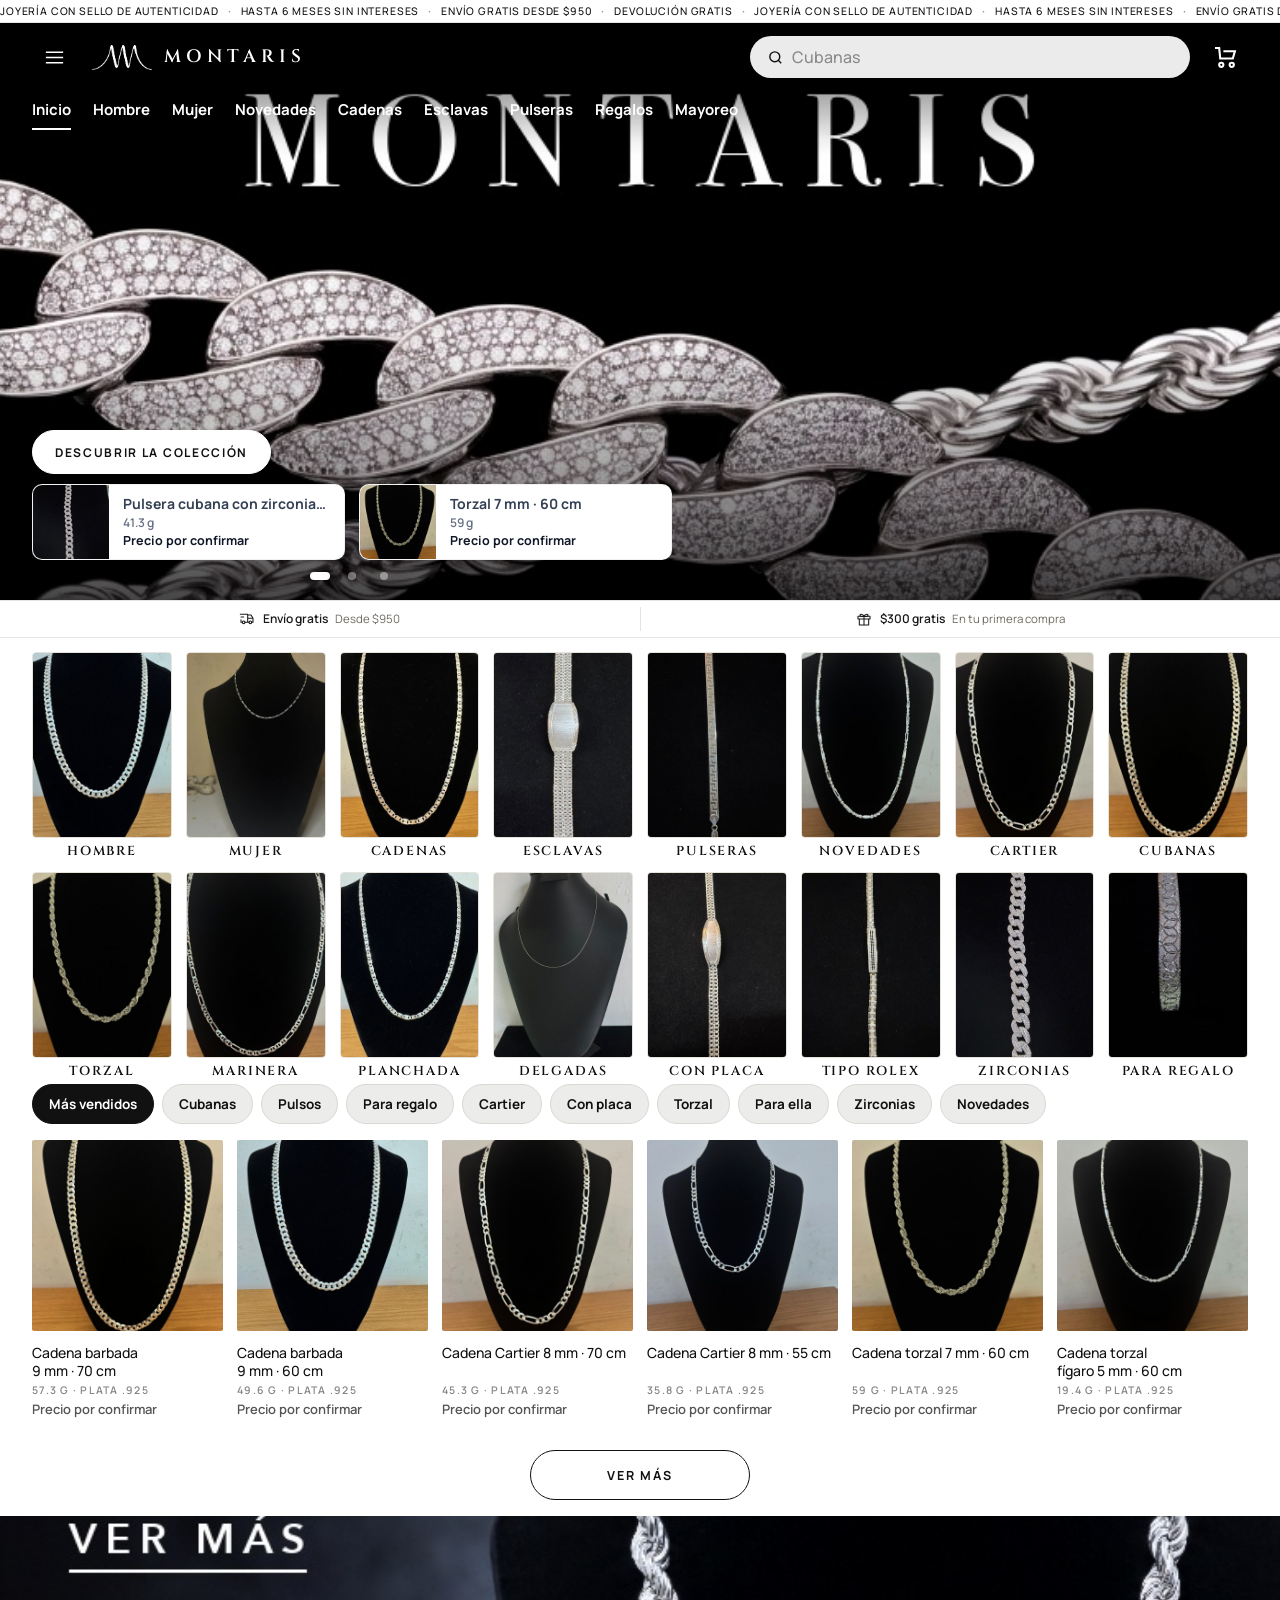
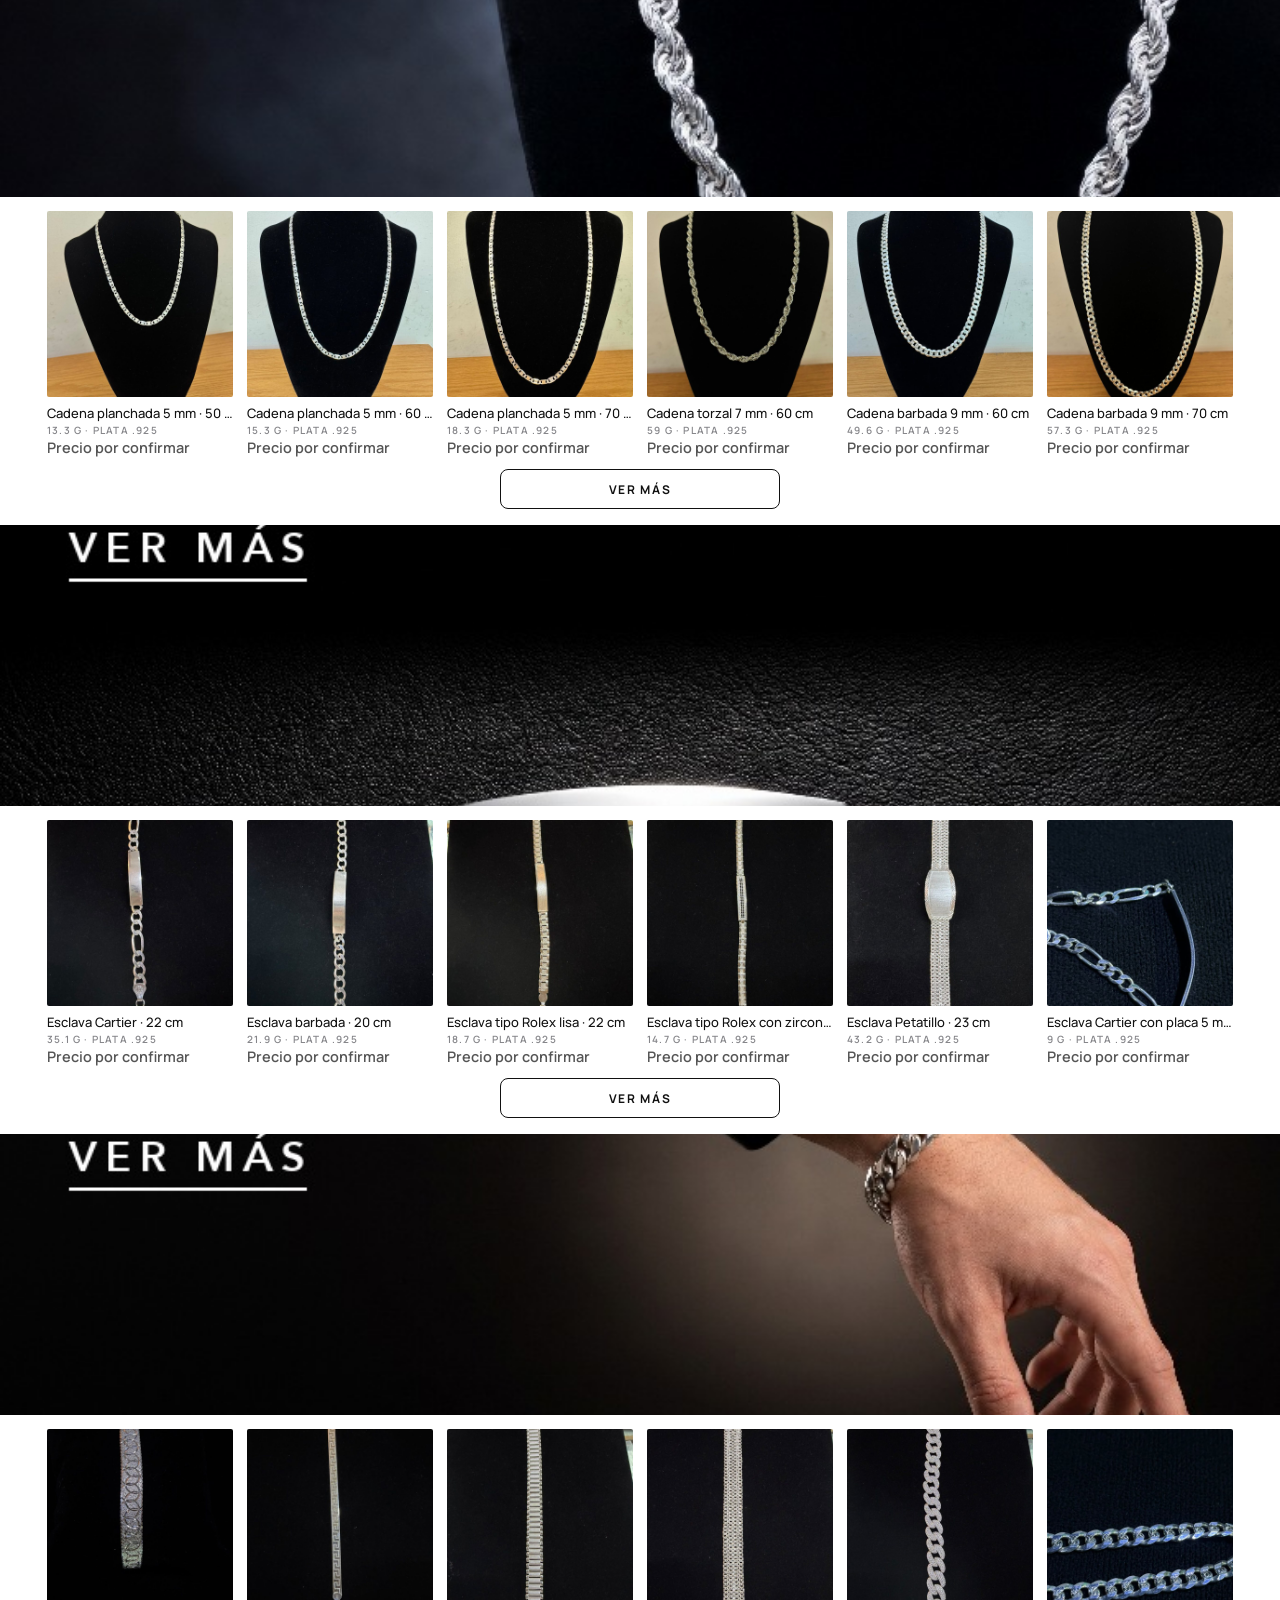
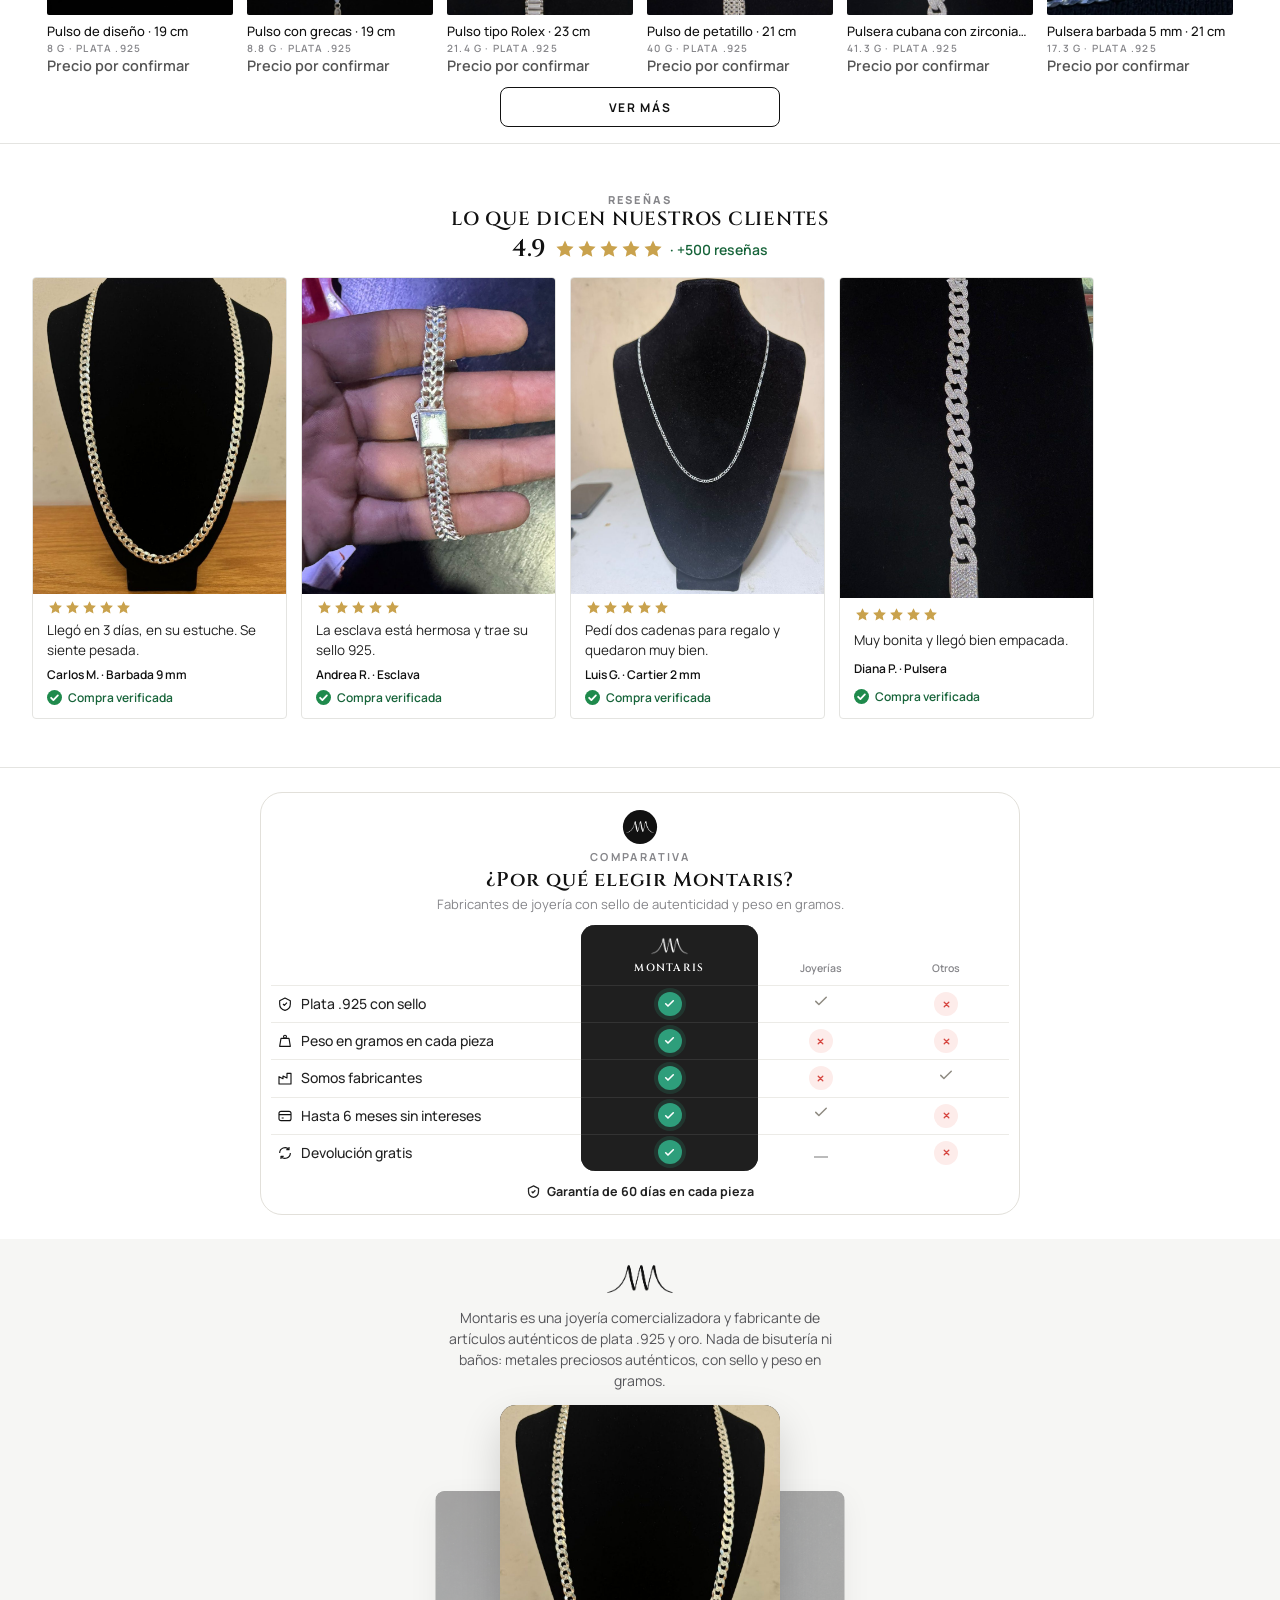
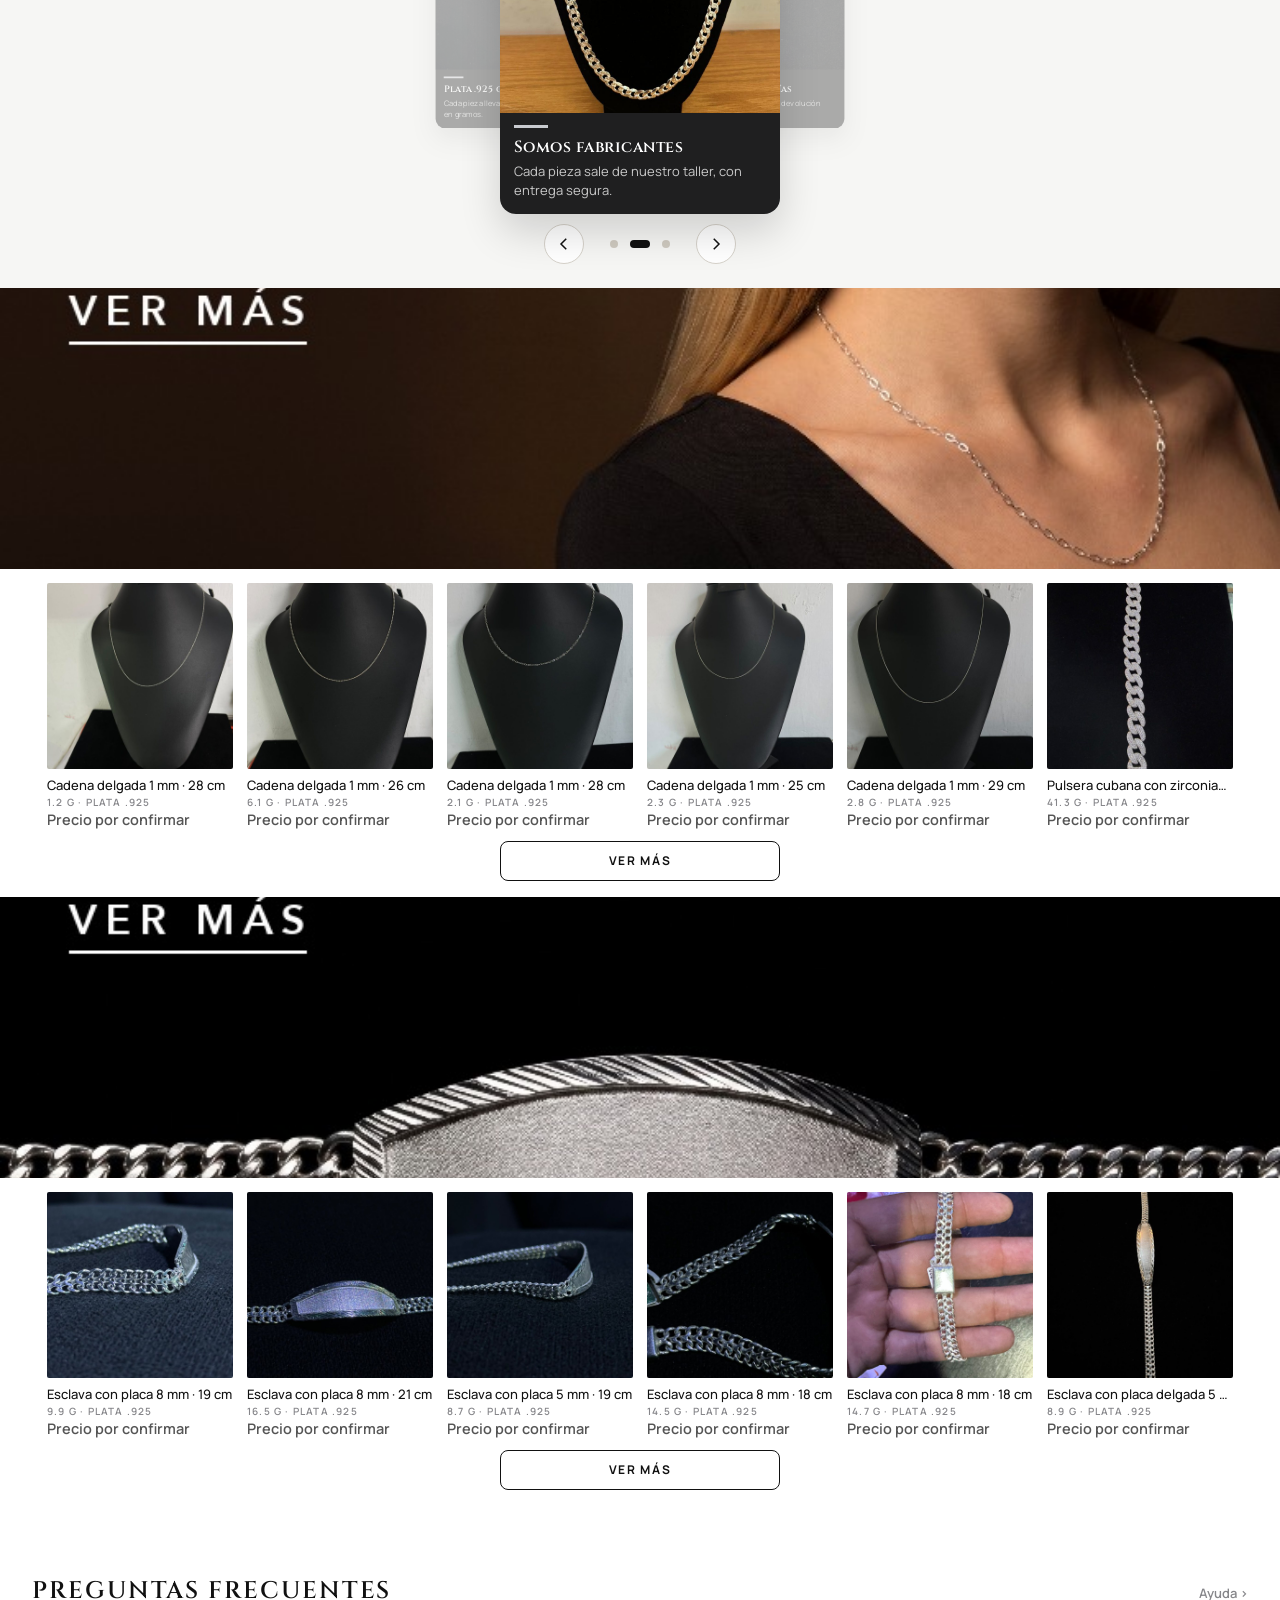
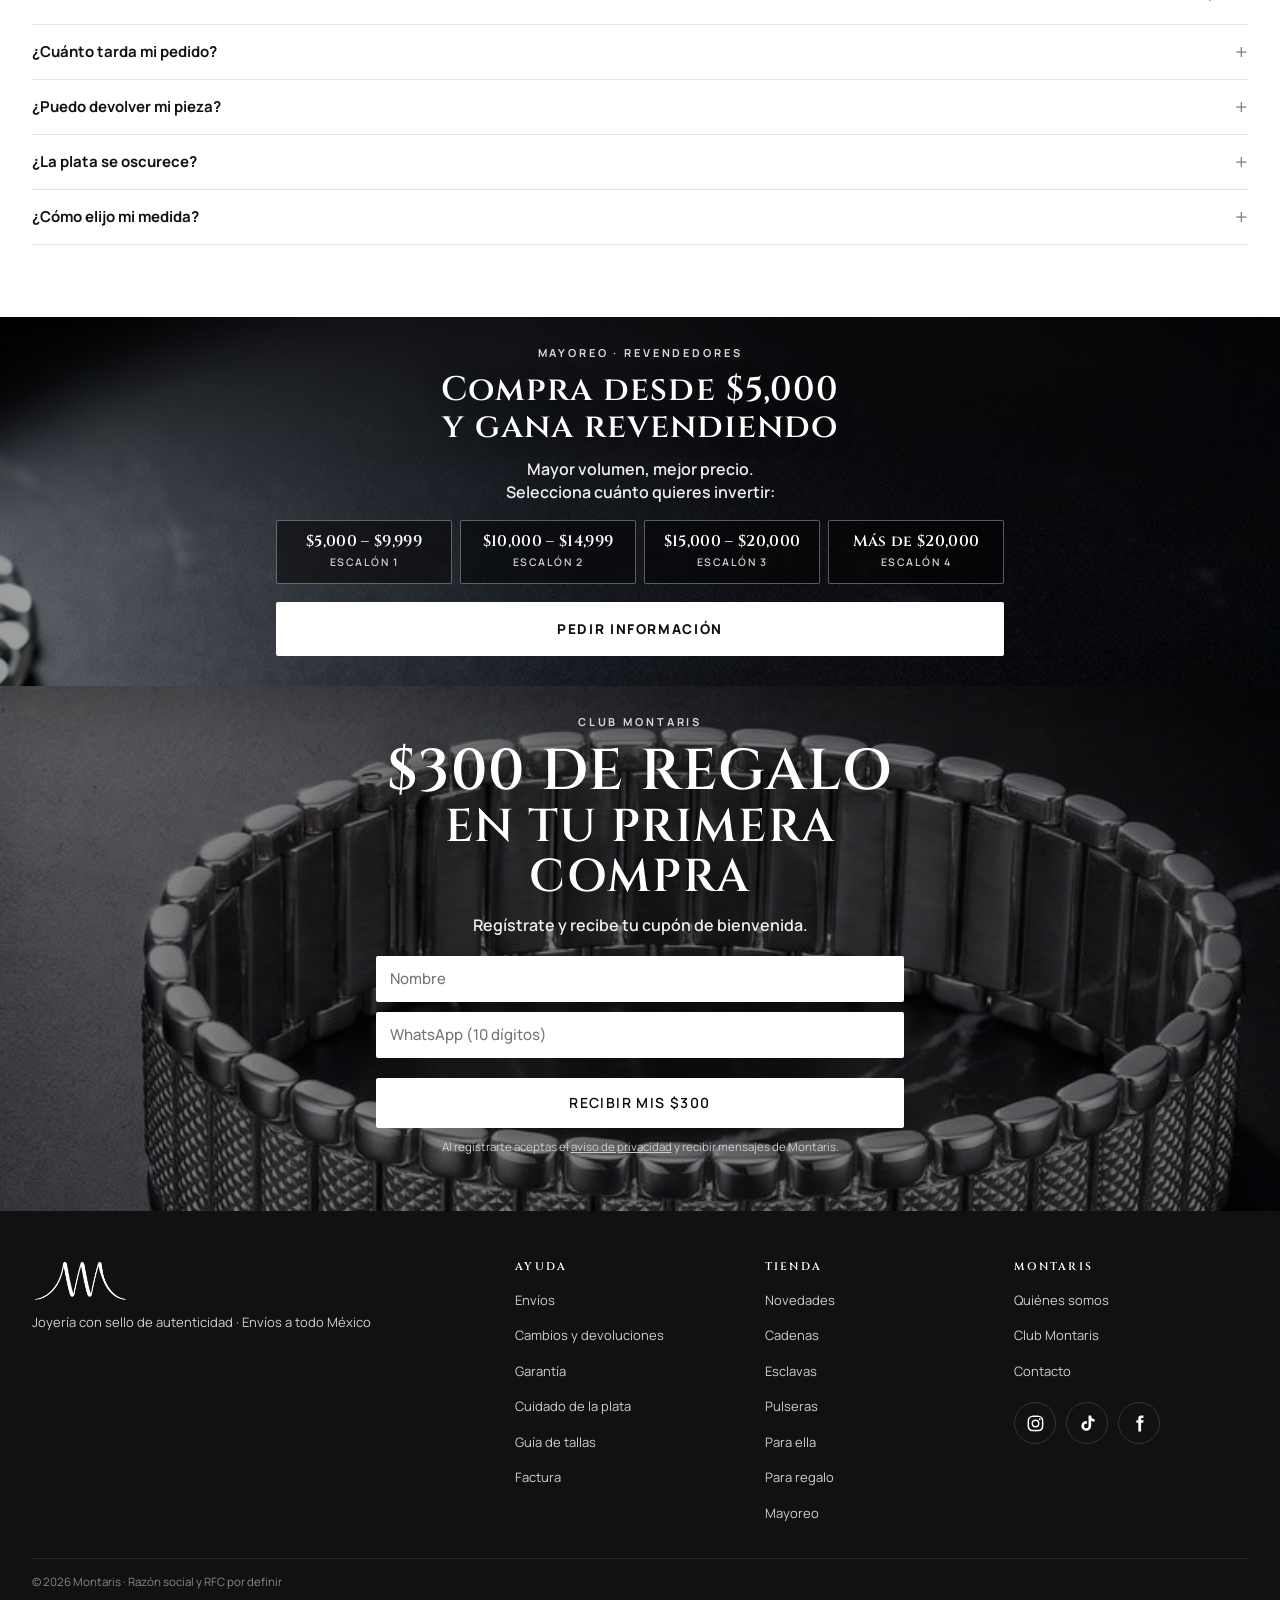
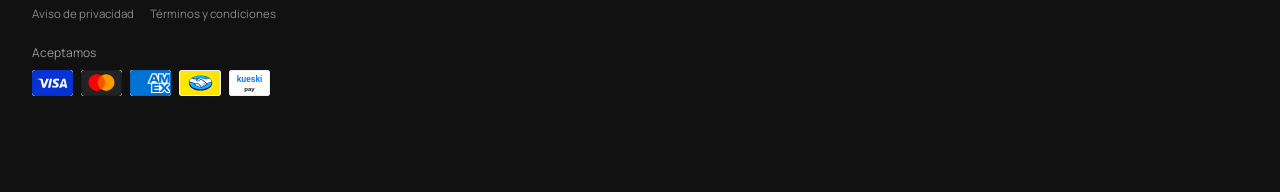
==== index.html @ 3f7bfc39 "Cabecera cadenas/planchada: cel y escritorio (edición de la foto real sobre terciopelo negro) Co-Aut" ====
<!doctype html>
<html lang="es"><head><meta charset="utf-8"><meta name="viewport" content="width=device-width, initial-scale=1, maximum-scale=1, user-scalable=no, viewport-fit=cover"><meta name="description" content="Joyería de plata .925 con sello: cadenas, esclavas y pulseras con envío gratis desde $950 a todo México."><meta name="robots" content="noindex"><meta property="og:title" content="Montaris · Plata .925"><meta property="og:image" content="img/prod/50_L-07_cadena-barbada-70cm/2.jpg"><link rel="icon" href="img/favicon.png">
<meta charset="utf-8">
<title>Montaris</title>
<link rel="stylesheet" href="https://fonts.googleapis.com/css2?family=Archivo:wdth,wght@112,700;125,800&family=Cinzel:wght@600;700&family=Manrope:wght@400;500;600;700;800&display=swap">
<link rel="stylesheet" href="menu.css?v=1792758444">
<style>
html,body{overflow-x:clip}body{touch-action:pan-y}

/* Estructura de Boxroom (barra, header con buscador, banner, confianza, cuadritos, chips, categorías, pestañas de productos, bloques por categoría, reseñas, comparativa, quiénes somos, mayoreo, club, pie) en blanco y con portada de lujo: video + anillo 3D. */
:root{
  --bg:#ffffff; --bg-2:#f6f6f4; --bg-3:#efefec; --line:#e4e4e1;
  --ink:#111111; --ink-2:#555559; --ink-3:#86868a; --crema:#f5f2ec; --vino:#8a2433;
  --wa:#25d366; --wa-ink:#0b3d1f;
  --f-logo:"Cinzel",Georgia,serif;
  --f-disp:"Archivo","Arial Narrow",Arial,sans-serif;
  --f-txt:"Manrope",system-ui,-apple-system,sans-serif;
  --ease:cubic-bezier(.23,1,.32,1);
  color-scheme:light;
}
*{box-sizing:border-box}
html{overflow-x:clip;scroll-behavior:auto}
body{margin:0;background:var(--bg);color:var(--ink);font-family:var(--f-txt);font-size:15px;line-height:1.5;-webkit-font-smoothing:antialiased}
a{color:inherit;text-decoration:none}
img{display:block;max-width:100%}
button{font:inherit;color:inherit}
h1,h2,h3{margin:0;text-wrap:balance}
:focus-visible{outline:2px solid var(--ink);outline-offset:3px}
.wrap{max-width:1320px;margin:0 auto;padding-inline:16px}
@media (min-width:900px){.wrap{padding-inline:32px}}
.ilus{position:absolute;z-index:3;font:600 10px/1 var(--f-txt);color:#eee;background:rgba(0,0,0,.5);padding:4px 6px;pointer-events:none}
.ttl{display:flex;justify-content:space-between;align-items:baseline;gap:12px;margin-bottom:14px}
.ttl h2{font:800 22px/1.05 var(--f-disp);font-stretch:112%;text-transform:uppercase;letter-spacing:.01em}
.ttl a{font:600 13px var(--f-txt);color:var(--ink-3);white-space:nowrap}
.sec{padding-block:28px}
@media (min-width:900px){.sec{padding-block:48px}.ttl h2{font-size:28px}}
.ej{font:600 10px var(--f-txt);color:var(--ink-3);border:1px dashed #c9c9c6;padding:2px 6px;margin-left:8px;letter-spacing:.04em;vertical-align:middle;text-transform:none}

/* 1. barra */
.bar{background:#fff;color:#111;overflow:hidden;border-bottom:1px solid #e4e4e1}
.bar ul{display:flex;gap:40px;margin:0;padding:4px 0;list-style:none;white-space:nowrap;width:max-content;font:600 10.5px var(--f-txt);letter-spacing:.04em;animation:corre 32s linear infinite}
.bar li::after{content:"•";margin-left:40px;color:#9a9a9a}
@keyframes corre{to{transform:translateX(-50%)}}

/* 2. header: transparente sobre la portada, oscuro al bajar */
.hdr{position:sticky;top:env(safe-area-inset-top,0px);z-index:40;background:#fff;color:var(--ink);transition:background .3s var(--ease),color .3s var(--ease),box-shadow .3s}
.home .hdr{position:fixed;left:0;right:0;top:0;background:transparent;color:#fff}
.home .hdr.solid{background:#0b0b0b;color:#fff;box-shadow:0 1px 0 rgba(255,255,255,.08)}
/* header SIEMPRE visible: translúcido arriba, negro al bajar */
.home .hdr{background:linear-gradient(180deg,rgba(0,0,0,.45),rgba(0,0,0,0));transition:background-color .35s ease,box-shadow .35s ease}
.home .hdr.solid{background:#0b0b0b}
@media (prefers-reduced-motion:reduce){.hdr{transition:none}}
.row{display:flex;align-items:center;gap:4px;height:58px}
@media (max-width:420px){.row .ib{width:40px}}
.ib{display:grid;place-items:center;width:44px;height:44px;border:0;background:none;cursor:pointer;flex:none;position:relative}
.ib svg{width:23px;height:23px;stroke:currentColor;fill:none;stroke-width:1.7}
.ib .n{position:absolute;top:5px;right:3px;min-width:17px;height:17px;border-radius:9px;background:currentColor;font:800 10px/17px var(--f-txt);text-align:center}
.ib .n i{font-style:normal;color:#fff}
.home .hdr .ib .n i{color:#111}
.brand{display:flex;align-items:center;gap:10px;flex:none}
.brand img{height:24px;width:auto}
.brand b{display:none;font:600 18px/1 var(--f-logo);letter-spacing:.28em}
.buscar{flex:1 1 0;min-width:0;display:flex;align-items:center;gap:8px;height:42px;padding:0 16px;border-radius:999px;background:#f1f1ef;border:1px solid #e3e3e0;color:#111}
.home .hdr .buscar{background:rgba(255,255,255,.92);border-color:transparent}
.buscar svg{width:17px;height:17px;stroke:#111;fill:none;stroke-width:2;flex:none}
.buscar input{flex:1;min-width:0;text-overflow:ellipsis;border:0;background:none;outline:none;font:500 16px var(--f-txt);color:#111}
.buscar input::placeholder{color:#8a8a8a}
.buscar{position:relative}
.ph-rot{position:absolute;left:41px;right:16px;top:0;bottom:0;overflow:hidden;pointer-events:none;color:#8a8a8a;font:500 16px var(--f-txt);transition:opacity .2s}
.ph-rot span{position:absolute;inset:0;display:flex;align-items:center;white-space:nowrap;transition:transform .5s var(--ease),opacity .5s var(--ease)}
.ph-rot span.up{transform:translateY(-100%);opacity:0}
.ph-rot span.dn{transform:translateY(100%);opacity:0;transition:none}
.buscar:focus-within .ph-rot,.buscar.lleno .ph-rot{opacity:0}
.tabs{display:flex;gap:22px;overflow-x:auto;scrollbar-width:none;font:700 15px var(--f-txt);padding-bottom:10px}
.tabs::-webkit-scrollbar{display:none}
.tabs a{flex:none;padding-bottom:6px;border-bottom:2px solid transparent}
.tabs a.on{border-color:currentColor}
@media (min-width:900px){.brand b{display:block}.brand img{height:29px}.row{height:68px;gap:14px}.buscar{max-width:440px;margin-left:auto}}

.wa-btn{display:flex;align-items:center;justify-content:center;gap:10px;min-height:50px;background:var(--wa);color:var(--wa-ink);font:800 14px var(--f-txt);border-radius:4px}
.wa-btn svg{width:20px;height:20px;fill:var(--wa-ink);flex:none}
/* menú (copiado del de Boxroom: rieles a la izquierda, cuadritos a la derecha) */
.drawer{position:fixed;inset:0;z-index:60;visibility:hidden;transition:visibility 0s .45s}
.drawer.open{visibility:visible;transition:none}
.drawer .veil{position:absolute;inset:0;background:#000;opacity:0;transition:opacity .5s ease-in-out}
.drawer.open .veil{opacity:.3}
.panel{position:absolute;inset:0 auto 0 0;width:min(92vw,420px);background:#fff;color:#1a1a1a;transform:translateX(-100%);transition:transform .4s var(--ease);display:flex;flex-direction:column;padding-top:env(safe-area-inset-top,0px)}
.drawer.open .panel{transform:none}
.m-top{flex:none;display:flex;justify-content:space-between;align-items:center;height:60px;padding:0 12px 0 18px;border-bottom:1px solid #edebe6}
.m-top b{font:800 15.5px var(--f-txt);letter-spacing:.01em;color:#111}
.m-x{display:inline-flex;align-items:center;justify-content:center;width:36px;height:36px;border-radius:50%;background:#f4f1ea;border:0;cursor:pointer}
.m-x svg{width:12px;height:12px;stroke:#111;stroke-width:2;fill:none}
.m-body{flex:1;display:flex;min-height:0}
.m-tabs{flex:0 0 102px;overflow-y:auto;overscroll-behavior:contain;background:#f6f5f3;border-right:1px solid #edebe6;display:flex;flex-direction:column;padding-bottom:28px;scrollbar-width:none}
.m-tabs::-webkit-scrollbar{display:none}
.m-tabs button{margin:2px 6px;padding:10px 4px;border:0;border-radius:10px;background:transparent;font:700 14px/1.15 var(--f-txt);color:#2a2a2a;text-align:center;cursor:pointer;transition:background-color .18s,color .18s,box-shadow .18s,transform .12s}
.m-tabs button:first-child{margin-top:10px}
.m-tabs button:active{transform:scale(.97)}
.m-tabs button.on{font-weight:800;background:#111;color:#fff;box-shadow:0 4px 10px rgba(17,17,17,.18)}
.m-tabs button.sop{background:#fff;border:1px solid #e3ded4}
.m-tabs button.sop.on{background:#111;border-color:#111}
.m-sello{display:block;width:50px;height:50px;margin:14px auto 6px;flex:none;animation:mWave 3.4s ease-in-out infinite;transform-origin:50% 90%}
@keyframes mWave{0%,70%,100%{transform:rotate(0)}76%{transform:rotate(-6deg)}84%{transform:rotate(5deg)}92%{transform:rotate(-2deg)}}
.m-right{flex:1;min-width:0;overflow-y:auto;overscroll-behavior:contain;background:#fff;padding-bottom:env(safe-area-inset-bottom,0px)}
.m-pan{padding:0 12px 28px}
.m-pan[hidden]{display:none}
.m-pan h3{position:sticky;top:0;z-index:2;margin:0 0 12px;padding:14px 2px 9px;background:#fff;font:800 15px var(--f-txt);letter-spacing:.01em;color:#111}
.m-pan h3::after{content:"";display:block;width:22px;height:3px;border-radius:2px;background:#111;margin-top:7px}
.m-grid{display:grid;grid-template-columns:repeat(3,minmax(0,1fr));gap:15px 9px}
.mt{display:block;text-align:center;animation:mIn .26s ease both;transition:transform .12s}
.mt:nth-child(n+4){animation-delay:.05s}.mt:nth-child(n+7){animation-delay:.08s}
@keyframes mIn{from{opacity:0;transform:translateY(6px)}to{opacity:1;transform:none}}
.mt:active{transform:scale(.96)}
.mt>span{display:flex;align-items:center;justify-content:center;width:100%;aspect-ratio:4/5;overflow:hidden;position:relative;border-radius:12px;background:#f4f2ee;box-shadow:inset 0 0 0 1px rgba(17,17,17,.06)}
.mt>span img{width:100%;height:100%;object-fit:cover;object-position:center 30%}
.mt>span.k{background:#111;box-shadow:none}
.mt>span.k svg{width:22px;height:22px;fill:none;stroke:#fff;stroke-width:2;stroke-linecap:round}
.mt b{display:block;margin-top:6px;font:650 12.5px/1.22 var(--f-txt);color:#201f1d;overflow:hidden;display:-webkit-box;-webkit-line-clamp:2;-webkit-box-orient:vertical}
.m-solo .mt:first-child{grid-column:span 3}
.m-solo .mt:first-child>span{aspect-ratio:4/3;border-radius:14px}
.m-solo .mt:first-child>span::after{content:"";position:absolute;inset:0;background:linear-gradient(180deg,transparent 45%,rgba(0,0,0,.72))}
.m-solo .mt:first-child b{display:none}
.mt .cap{position:absolute;left:12px;bottom:10px;z-index:1;color:#fff;font:800 18px var(--f-txt);font-style:normal}
.mt .cap em{font-style:normal}
.m-mayo{grid-column:span 3;display:flex;align-items:center;gap:10px;padding:10px 12px;border-radius:14px;background:#f4f1ea;color:#141414;font:800 13.5px/1.25 var(--f-txt)}
.m-mayo svg{width:52px;height:52px;flex:none}
.m-mayo small{display:block;margin-top:3px;font:600 12.5px var(--f-txt);color:#6d685f}
.m-txt{display:grid;gap:12px}
.m-link{display:flex;align-items:center;min-height:44px;border-bottom:1px solid #eee;font:600 14px var(--f-txt)}

/* 3. portada: slider de banners con fotos reales sobre fondo oscuro */
.hero{position:relative;height:min(73svh,660px);min-height:560px;background:#0b0b0b;overflow:hidden;color:#fff}
.hs{position:absolute;inset:0}
.hs-s{position:absolute;inset:0;margin:0;opacity:0;transition:opacity 1.1s var(--ease)}
.hs-s.on{opacity:1}
.hs-s img{width:100%;height:100%;object-fit:cover;object-position:50% 38%;transform:scale(1.06);transition:transform 6.5s linear}
.hs-s.on img{transform:none}
.hero::after{content:"";position:absolute;inset:0;z-index:1;pointer-events:none;background:linear-gradient(180deg,rgba(0,0,0,.62) 0%,rgba(0,0,0,.08) 24%,rgba(0,0,0,.12) 38%,rgba(0,0,0,.82) 66%,#0b0b0b 100%)}
.hero-in{position:absolute;z-index:3;left:0;right:0;bottom:0;padding-bottom:18px}
.chip{display:inline-block;font:800 11px var(--f-txt);letter-spacing:.14em;text-transform:uppercase;background:#fff;color:#111;padding:6px 10px;border-radius:4px}
.hero h1{margin:10px 0 8px;font:800 clamp(23px,6.5vw,64px)/1.02 var(--f-disp);max-width:none!important;font-stretch:125%;text-transform:uppercase;max-width:14ch}
.hero h1 span{display:block;color:#c9cbd0}
.msi{display:inline-flex;align-items:center;gap:10px;background:#fff;color:#111;border-radius:999px;padding:5px 14px 5px 8px;margin-bottom:12px}
.msi img{height:22px;width:auto}
.msi b{font:800 13px var(--f-txt);letter-spacing:.04em}
.hero p.hl{margin:0 0 12px;font:700 11.5px/1.75 var(--f-txt);letter-spacing:.14em;text-transform:uppercase;color:#e4e2dd;max-width:none}
.btn{display:inline-flex;align-items:center;justify-content:center;gap:8px;min-height:48px;padding:0 24px;font:800 12.5px var(--f-txt);letter-spacing:.12em;text-transform:uppercase;border-radius:999px;border:1px solid currentColor;background:none;cursor:pointer}
.btn:active{transform:scale(.97)}
.btn.w{background:#fff;color:#111;border-color:#fff}
.btn.k{background:#111;color:#fff;border-color:#111}
.btn.o{background:none;color:#111;border-color:#111}
.hs-ft{display:flex;flex-direction:column;align-items:stretch;gap:4px;margin-top:12px}
.hero p.sub{margin:-2px 0 10px;font:600 15px/1.4 var(--f-txt);color:#e9e7e2;max-width:34ch}
.hcards{display:grid;width:100%}
.hgrp{grid-area:1/1;display:flex;gap:8px;overflow-x:auto;scroll-snap-type:x mandatory;scrollbar-width:none;opacity:0;visibility:hidden;transform:translateY(8px);transition:opacity .5s var(--ease),transform .5s var(--ease),visibility 0s .5s}
.hgrp::-webkit-scrollbar{display:none}
.hgrp.on{opacity:1;visibility:visible;transform:none;transition:opacity .5s var(--ease) .15s,transform .5s var(--ease) .15s}
.hcard{flex:0 0 min(64%,240px);scroll-snap-align:start;display:flex;align-items:center;gap:9px;padding:6px 10px 6px 6px;border-radius:10px;background:rgba(255,255,255,.94);color:#111;min-width:0}
.hcard img{width:52px;height:52px;border-radius:7px;object-fit:cover;flex:none;background:#f2f2f2}
.hcard span{display:grid;min-width:0;line-height:1.2}
.hcard b{font:700 12px/1.25 var(--f-txt);white-space:nowrap;overflow:hidden;text-overflow:ellipsis}
.hcard small{font:500 11px var(--f-txt);color:#666}
.hcard small.pc{color:#111;font-weight:700}
.hs-dots{display:flex;gap:4px;flex:none;align-self:center;justify-content:center}
.hs-dots button{width:28px;height:28px;padding:0;border:0;background:none;cursor:pointer;position:relative}
.hs-dots button::before{content:"";position:absolute;left:50%;top:50%;width:8px;height:8px;margin:-4px 0 0 -4px;border-radius:50%;background:rgba(255,255,255,.4);transition:background .3s,width .3s,margin .3s;}
.hs-dots button.on::before{background:#fff;width:20px;margin-left:-10px;border-radius:4px}
@media (min-width:900px){
 .hero{height:min(78vh,680px)}
 .hcard{flex-basis:calc((100% - 16px)/3)}
 .hs{left:auto;width:56%}
 .hero::after{background:linear-gradient(90deg,#0b0b0b 0%,#0b0b0b 44%,rgba(11,11,11,.55) 56%,rgba(11,11,11,0) 72%),linear-gradient(180deg,rgba(0,0,0,.6) 0%,transparent 24%,transparent 78%,rgba(0,0,0,.6) 100%)}
 .hero-in{top:0;display:flex;flex-direction:column;justify-content:center;align-items:flex-start;padding-top:160px;padding-bottom:44px}
 .hero h1{font-size:clamp(32px,3.3vw,50px);max-width:16ch!important}
 .hero .hs-ft{max-width:640px}.hcard small{white-space:nowrap}
 .hs-ft{width:100%;max-width:520px}
}

/* 3b. top 10 */
.top10{padding-bottom:12px}
.t10{display:grid;grid-auto-flow:column;grid-auto-columns:clamp(150px,42vw,240px);gap:12px;overflow-x:auto;scroll-snap-type:x mandatory;scrollbar-width:none;padding-bottom:4px}
.t10::-webkit-scrollbar{display:none}
.t10 .p{scroll-snap-align:start}
.p .rk{position:absolute;z-index:2;left:8px;bottom:8px;min-width:28px;height:28px;padding:0 6px;border-radius:14px;background:#111;color:#fff;font:700 13px/28px var(--f-txt);text-align:center}

/* 4. franja de confianza (copiada de Boxroom) */
.sct{background:#fff;border-top:1px solid #e4e1da;border-bottom:1px solid #e4e1da}
.sct-in{display:flex;align-items:stretch;height:30px}
.sct-side{flex:1;min-width:0;position:relative}
.sct-sep{width:1px;background:#e4e1da;flex:0 0 1px;margin:6px 0}
.sct-slot{position:absolute;inset:0;display:flex;align-items:center;justify-content:center;gap:8px;padding:0 10px;opacity:0;transition:opacity .4s ease;pointer-events:none}
.sct-slot.is-on{opacity:1;pointer-events:auto}
.sct-side{overflow:hidden}
.sct-slot{transition:transform .6s var(--ease),opacity .6s var(--ease);will-change:transform}
[data-rota="x"] .sct-slot{transform:translateX(100%)}[data-rota="x"] .sct-slot.out{transform:translateX(-100%)}
[data-rota="y"] .sct-slot{transform:translateY(100%)}[data-rota="y"] .sct-slot.out{transform:translateY(-100%)}
[data-rota] .sct-slot.is-on{transform:none}
.sct-slot.rst{transition:none}
.sct-ico{display:flex;flex:0 0 auto}
.sct-ico svg{width:16px;height:16px;fill:none;stroke:#1a1a1a;stroke-width:2;stroke-linecap:round;stroke-linejoin:round}
.sct-txt{min-width:0;display:flex;flex-direction:column;justify-content:center}
.sct-t{font-size:11.5px;font-weight:700;color:#1a1a1a;line-height:1.15;white-space:nowrap;overflow:hidden;text-overflow:ellipsis}
.sct-s{font-size:10px;color:#6f6a61;line-height:1.15;white-space:nowrap;overflow:hidden;text-overflow:ellipsis}
@media (min-width:750px){.sct-txt{flex-direction:row;align-items:baseline;gap:7px}.sct-t{font-size:12px}.sct-s{font-size:11.5px}}

/* 6. por tipo de cadena: una fila de cuadritos */
.cuadros{display:grid;grid-auto-flow:column;grid-auto-columns:clamp(92px,26vw,150px);gap:12px;overflow-x:auto;scroll-snap-type:x mandatory;scrollbar-width:none}
.cuadros::-webkit-scrollbar{display:none}
.cuadro{scroll-snap-align:start;display:grid;gap:7px;text-align:center}
.cuadro figure{margin:0;aspect-ratio:1;border:2px solid #111;border-radius:20px;overflow:hidden;background:var(--bg-2)}
.cuadro img{width:100%;height:100%;object-fit:cover}
.cuadro b{font:600 12.5px var(--f-txt)}
@media (min-width:900px){.cuadros{grid-auto-flow:row;grid-template-columns:repeat(6,1fr)}}

/* 5. categorías con foto */
.cats{display:grid;grid-template-columns:repeat(3,minmax(0,1fr));gap:8px}
.cat{position:relative;aspect-ratio:4/5;overflow:hidden;border-radius:10px;background:var(--bg-3)}
.cat img{width:100%;height:100%;object-fit:cover}
.cat b{position:absolute;z-index:2;left:0;right:0;bottom:0;padding:8px 6px;background:rgba(17,17,17,.62);color:#fff;font:700 14px var(--f-txt);text-align:center}
@media (min-width:900px){.cats{grid-template-columns:repeat(6,1fr);gap:14px}}

/* 8. pestañas de productos (estilo de la captura) */
.sel{display:flex;overflow-x:auto;scrollbar-width:none;margin-bottom:16px;gap:8px}
.sel::-webkit-scrollbar{display:none}
.sel button{flex:none;height:40px;padding:0 16px;background:#ececea;color:#111;border:1px solid #d8d8d5;border-radius:10px;font:700 13.5px var(--f-txt);cursor:pointer}
.sel button[aria-selected="true"]{background:#111;color:#fff;border-color:#111}
.grid{display:grid;grid-template-columns:repeat(2,minmax(0,1fr));gap:18px 10px}
@media (min-width:900px){.grid{grid-template-columns:repeat(4,minmax(0,1fr));gap:28px 18px}}
.grid[hidden]{display:none}
.p{display:grid;gap:4px;align-content:start;min-width:0}
.p .ph{position:relative;aspect-ratio:1;overflow:hidden;background:var(--bg-2);border-radius:6px;margin-bottom:6px}
.p .ph img{width:100%;height:100%;object-fit:cover;transition:transform .6s var(--ease)}
@media (hover:hover) and (pointer:fine){.p:hover .ph img{transform:scale(1.04)}}
.p .badge{position:absolute;z-index:2;left:8px;top:8px;background:#111;color:#fff;font:800 10.5px var(--f-txt);padding:4px 7px;border-radius:4px}
.p .badge.g{background:#fff;color:#111;border:1px solid #111}
.p .plus{position:absolute;z-index:2;right:8px;bottom:8px;width:34px;height:34px;border-radius:50%;background:#111;color:#fff;border:0;display:grid;place-items:center;cursor:pointer;font:400 22px/1 var(--f-txt)}
.p .plus.ok{background:var(--wa);color:var(--wa-ink)}
.p .ph .ilus{left:8px;bottom:8px}
.p h3{font:600 13.5px/1.3 var(--f-txt)}
.p .ley{font:500 11.5px var(--f-txt);color:var(--ink-3)}
.p .pr{font:800 15px var(--f-txt);font-variant-numeric:tabular-nums}
.p .msi{font:500 11px var(--f-txt);color:var(--ink-3)}
.more{display:flex;justify-content:center;margin-top:22px}
.more a{min-width:220px}

/* 9. bloques por categoría */
.blk-banner{position:relative;display:block;height:min(32vw,260px);min-height:140px;overflow:hidden;border-radius:8px;margin-bottom:16px;color:#fff}
.blk-banner img{width:100%;height:100%;object-fit:cover}
.blk-banner::after{content:"";position:absolute;inset:0;background:linear-gradient(180deg,transparent 35%,rgba(0,0,0,.78)),linear-gradient(90deg,rgba(0,0,0,.45),transparent 65%)}
.blk-banner div{position:absolute;z-index:2;left:16px;bottom:14px}
.blk-banner h2{font:800 clamp(32px,9vw,64px)/.95 var(--f-disp);font-stretch:125%;text-transform:uppercase;margin-bottom:10px}
.blk-banner .btn{min-height:40px;padding:0 18px;font-size:11px;background:transparent;color:#fff;border-color:#fff}
.blk-banner .ilus{right:10px;top:10px}

/* 10. reseñas */
.rev-top{display:grid;gap:4px;text-align:center;margin-bottom:18px}
.rev-top small{font:800 11px var(--f-txt);letter-spacing:.2em;color:var(--ink-3)}
.rev-top h2{font:800 22px var(--f-disp);font-stretch:112%;text-transform:uppercase}
.rev-top .score{display:flex;justify-content:center;align-items:center;gap:8px;font:800 20px var(--f-txt)}
.stars{color:#e3b23c;letter-spacing:2px}
.rev-top span{font-size:12px;color:var(--ink-3)}
.resenas{display:grid;grid-auto-flow:column;grid-auto-columns:min(74vw,280px);gap:12px;overflow-x:auto;scroll-snap-type:x mandatory;scrollbar-width:none}
.resenas::-webkit-scrollbar{display:none}
.res{scroll-snap-align:start;border:1px solid var(--line);border-radius:8px;overflow:hidden;background:#fff;display:grid;gap:8px;padding-bottom:16px}
.res .f{position:relative;aspect-ratio:1;background:var(--bg-2)}
.res .f img{width:100%;height:100%;object-fit:cover}
.res .f .ilus{left:8px;bottom:8px}
.res>*:not(.f){margin-inline:14px}
.res p{margin:0;font-size:14px;color:#333}
.res .who{font:700 12px var(--f-txt)}
.res .ver{font:700 11px var(--f-txt);color:#1f8a4c}

/* 11. comparativa (como Boxroom) */
.cmp-card{border:1.5px solid #e2e0da;border-radius:22px;padding:22px 10px 18px;text-align:center;background:#fff}
.cmp-sello{display:block;width:46px;height:46px;margin:0 auto 6px}
.cmp-eb{margin:0;font:700 11px var(--f-txt);letter-spacing:.22em;text-transform:uppercase;color:var(--ink-3)}
.cmp-card h2{margin:6px 0 6px}
.cmp-sub{margin:0 0 16px;color:var(--ink-3);font-size:13.5px}
.cmp-t{width:100%;border-collapse:collapse;table-layout:fixed;text-align:left}
.cmp-t td{padding:0}
.cmp-t td.fe{width:42%;border-top:1px solid #ecebe7}
.cmp-t tr:first-child td{border-top:0}
.cmp-t td.fe span{display:flex;align-items:center;gap:8px;padding:12px 6px 12px 6px;font:500 12.5px/1.3 var(--f-txt);color:#222}
.cmp-t td.fe svg{width:16px;height:16px;flex:none;fill:none;stroke:#111;stroke-width:1.7;stroke-linejoin:round}
.cmp-t td.hc{width:24%;background:#1f1f20;text-align:center;vertical-align:middle;border-top:1px solid #333}
.cmp-t td.hc.hd{border-radius:14px 14px 0 0;border-top:0;padding:16px 4px 12px;color:#fff;font:600 10.5px var(--f-serif);letter-spacing:.12em}
.cmp-t td.hc.hd img{height:18px;width:auto;margin:0 auto 6px}
.cmp-t td.hc.last{border-radius:0 0 14px 14px}
.cmp-t td.c{text-align:center;vertical-align:middle;border-top:1px solid #ecebe7}
.cmp-t td.c.h{font:600 10.5px/1.25 var(--f-txt);color:var(--ink-3);padding:10px 2px;vertical-align:bottom;border-top:0}
.cmp-t .yh{display:inline-grid;place-items:center;width:28px;height:28px;border-radius:50%;background:#fff;box-shadow:0 0 0 4px rgba(255,255,255,.12)}
.cmp-t .yh svg{width:15px;height:15px;fill:none;stroke:#111;stroke-width:2.6;stroke-linecap:round;stroke-linejoin:round}
.cmp-t .ok svg{width:18px;height:18px;fill:none;stroke:#8a8a8a;stroke-width:2;stroke-linecap:round;stroke-linejoin:round}
.cmp-t .no{display:inline-grid;place-items:center;width:24px;height:24px;border-radius:50%;background:#f3f1ed}
.cmp-t .no svg{width:12px;height:12px;fill:none;stroke:#a5a29b;stroke-width:2.4;stroke-linecap:round}
.cmp-t .half{display:inline-block;width:14px;height:2px;background:#bbb}
.cmp-ft{display:flex;justify-content:center;align-items:center;gap:6px;margin:16px 0 0;font:700 12.5px var(--f-txt);color:#222}
.cmp-ft svg{width:15px;height:15px;fill:none;stroke:currentColor;stroke-width:2}
@media (min-width:900px){.cmp-card{max-width:760px;margin:0 auto;padding:30px 28px}.cmp-t td.fe span{font-size:14px}}

/* 12. quiénes somos: recuadros encimados con flechas y puntitos (como Boxroom) */
.qs{background:#f6f6f4;overflow:hidden}
.qs-hd{text-align:center;display:grid;gap:10px;justify-items:center}
.qs-eb{display:inline-flex;align-items:center;gap:10px}
.qs-eb>svg{width:40px;height:40px}
.qs-eb>span{display:inline-flex;align-items:center;gap:8px;background:#111;color:#fff;border-radius:999px;padding:8px 16px;font:800 11px var(--f-txt);letter-spacing:.22em;text-transform:uppercase}
.qs-eb>span svg{width:14px;height:14px;fill:none;stroke:#fff;stroke-width:2}
.qs-hd h2{font:700 26px/1.15 var(--f-txt)}
.qs-hd p{margin:0;color:var(--ink-2);max-width:40ch;font-size:15px;line-height:1.65}
.qs .st{position:relative;margin-top:26px}
.qs .cd{position:absolute;top:0;left:50%;width:min(72vw,340px);border-radius:16px;overflow:hidden;background:#1f1f20;color:#fff;transition:transform .55s var(--ease),opacity .55s;box-shadow:0 18px 40px rgba(0,0,0,.16)}
.qs .im{aspect-ratio:3/4;background:#111}
.qs .im img{width:100%;height:100%;object-fit:cover}
.qs .bd{padding:18px 18px 22px}
.qs .ln{width:34px;height:3px;background:#c9cbd0;margin-bottom:12px}
.qs .bd h3{font:600 18px var(--f-serif);letter-spacing:.03em;margin-bottom:6px}
.qs .bd p{margin:0;font-size:14px;color:#c9c9c9;line-height:1.55}
.qs .nv{display:flex;align-items:center;justify-content:center;gap:18px;margin-top:18px}
.qs .nb{display:grid;place-items:center;width:40px;height:40px;border-radius:50%;border:1px solid #d6d2ca;background:#fff;cursor:pointer}
.qs .nb svg{width:18px;height:18px;fill:none;stroke:#111;stroke-width:2}
.qs .dt{display:flex;gap:2px}
.qs .dt button{width:24px;height:24px;padding:0;border:0;background:none;cursor:pointer;position:relative}
.qs .dt button::before{content:"";position:absolute;left:50%;top:50%;width:8px;height:8px;margin:-4px 0 0 -4px;border-radius:50%;background:#cfcac0;transition:all .3s}
.qs .dt button[aria-current="true"]::before{background:#111;width:20px;margin-left:-10px;border-radius:4px}

/* 13. mayoreo (franja oscura, centrado, un botón, como Boxroom) */
.may{background:#1f1f1f;color:#fff;text-align:center;padding:40px 0 44px}
.may-in{max-width:560px;margin:0 auto;padding-inline:16px;display:grid;gap:12px;justify-items:center}
.may-sello{width:80px;height:80px;border-radius:50%;box-shadow:0 0 0 1px #3d3d3d}
.may .eb{font:600 11.5px var(--f-txt);letter-spacing:.28em;text-transform:uppercase;color:#b9b9b9}
.may h2{font:600 clamp(24px,6vw,38px)/1.15 var(--f-serif);letter-spacing:.04em}
.may p{margin:0;color:#d0d0d0;font-size:15px;line-height:1.65}
.tiers{display:grid;grid-template-columns:repeat(4,minmax(0,1fr));gap:6px;width:100%;margin-top:4px}
.tiers div{border:1px solid #3a3a3a;border-radius:8px;padding:10px 4px}
.tiers b{display:block;font:600 17px var(--f-serif)}
.tiers span{font-size:10.5px;color:#aaa}
.may .cta{display:flex;align-items:center;justify-content:center;gap:10px;width:100%;min-height:56px;margin-top:10px;border-radius:12px;background:#fff;color:#111;font:800 16px var(--f-txt)}
.may .cta svg{width:24px;height:24px;fill:var(--wa)}

/* preguntas */
.faq details{border-bottom:1px solid var(--line);padding:16px 0}
.faq details:first-child{border-top:1px solid var(--line)}
.faq summary{cursor:pointer;list-style:none;display:flex;justify-content:space-between;gap:12px;font:700 15px var(--f-txt)}
.faq summary::-webkit-details-marker{display:none}
.faq summary::after{content:"+";font:400 22px/1 var(--f-txt);color:var(--ink-3)}
.faq details[open] summary::after{content:"−"}
.faq p{margin:8px 0 0;color:var(--ink-2)}
/* 14. club */
.club{background:var(--crema)}
.club-in{display:grid;gap:18px}
.club h2{font:800 clamp(26px,7vw,44px)/1 var(--f-disp);font-stretch:125%;text-transform:uppercase}
.club h2 span{color:var(--vino)}
.club p{margin:0;color:#4a443c}
.reg{display:grid;gap:10px}
.reg input,.reg select{height:50px;padding:0 14px;border:1px solid #cfc6b8;border-radius:8px;background:#fff;color:#111;font:500 16px var(--f-txt)}
.reg .chk{display:flex;gap:10px;align-items:flex-start;font-size:12.5px;color:#4a443c}
.reg .chk input{width:20px;height:20px;margin:0;accent-color:#111}
.reg button{height:52px;border:0;border-radius:999px;background:#111;color:#fff;font:800 13px var(--f-txt);letter-spacing:.12em;text-transform:uppercase;cursor:pointer}
.reg-ok{margin:0;font:700 13px var(--f-txt);color:var(--vino);min-height:1.3em}
@media (min-width:900px){.club-in{grid-template-columns:1fr 1fr}.reg{grid-template-columns:1fr 1fr}.reg .full{grid-column:1/-1}}

/* 15. pie */
footer{background:#111;color:#cfcfcf;padding-block:36px calc(90px + env(safe-area-inset-bottom,0px));font-size:13px}
.ft{display:grid;grid-template-columns:1fr 1fr;gap:26px}
.ft h4{margin:0 0 10px;font:800 12px var(--f-txt);letter-spacing:.14em;text-transform:uppercase;color:#fff}
.ft ul{list-style:none;margin:0;padding:0;display:grid;gap:8px}
.pagos{display:flex;flex-wrap:wrap;gap:6px;margin-top:22px}
.pagos img{height:30px;width:auto;border-radius:4px;background:#fff}
.redes{display:flex;gap:10px;margin-top:18px}
.redes a{display:grid;place-items:center;width:42px;height:42px;border:1px solid #333;border-radius:50%}
.redes svg{width:19px;height:19px;fill:#fff}
.legal{border-top:1px solid #2a2a2a;margin-top:24px;padding-top:16px;font-size:11.5px;color:#888;display:grid;gap:8px}
.legal nav{display:flex;flex-wrap:wrap;gap:6px 16px}
@media (min-width:900px){.ft{grid-template-columns:2fr 1fr 1fr 1fr}}

.toast{position:fixed;left:50%;bottom:calc(84px + env(safe-area-inset-bottom,0px));z-index:50;transform:translate(-50%,16px);opacity:0;background:#111;color:#fff;padding:12px 16px;border-radius:8px;font:700 13px var(--f-txt);transition:opacity .25s,transform .25s var(--ease);pointer-events:none}
.toast.on{opacity:1;transform:translate(-50%,0)}
@media (prefers-reduced-motion:reduce){.bar ul{animation:none}*{transition:none!important}}

/* ===== ultra mejoras (revisión Fable) ===== */
:root{--f-serif:"Cinzel",Georgia,serif;--vino:#111}
/* 2 portada */
/* 3 títulos de sección con patines */
.ttl h2{font:600 20px/1.1 var(--f-serif);letter-spacing:.08em;text-transform:uppercase}
@media (min-width:900px){.ttl h2{font-size:24px}}
.rev-top h2,.qs-hd h2,.cmp-card h2{font:600 22px/1.15 var(--f-serif);letter-spacing:.04em}
.blk-banner h2{font:600 clamp(22px,6vw,44px)/1 var(--f-serif);letter-spacing:.08em;font-stretch:normal;margin-bottom:8px}
.blk-banner .btn{min-height:34px;padding:0 14px}
.club h2{font:600 clamp(24px,6vw,40px)/1.05 var(--f-serif);letter-spacing:.06em;font-stretch:normal}
/* 4 una sola paleta */
.res .ver{color:#444}
.cmp-eb{color:var(--ink-3)}
.stars{color:#c9a24d}
/* 5 tarjetas de producto tipo vitrina */
.p{gap:3px}
.p .ph{aspect-ratio:4/5;border-radius:2px;background:#f3f3f1;margin-bottom:10px;transition:box-shadow .4s var(--ease)}
.p h3{font:500 14px/1.3 var(--f-txt)}
.p .ley{font:600 10.5px var(--f-txt);letter-spacing:.12em;text-transform:uppercase;color:#86868a}
.p .pr{font:600 16px var(--f-txt)}
.p .msi{font:500 11.5px var(--f-txt);color:#555}
.p .plus{width:36px;height:36px;background:#fff;color:#111;border:1px solid #111;box-shadow:0 2px 8px rgba(0,0,0,.12);transition:opacity .25s var(--ease),transform .25s var(--ease)}
.p .plus.ok{background:#111;color:#fff;border-color:#111}
@media (hover:hover) and (pointer:fine) and (min-width:900px){.p .plus{opacity:0;transform:translateY(6px)}.p:hover .plus{opacity:1;transform:none}.p:hover .ph{box-shadow:0 14px 34px rgba(0,0,0,.10)}.p:hover .ph img{transform:scale(1.03);transition-duration:.7s}}
.p .badge{font:600 10px var(--f-txt);letter-spacing:.1em;text-transform:uppercase;padding:5px 8px;border-radius:2px}
/* 7 ritmo */
.sec{padding-block:40px}
@media (min-width:900px){.sec{padding-block:72px}.ttl{margin-bottom:28px}}
.ttl{margin-bottom:20px}
#cats{padding-top:24px;padding-bottom:8px}#tipos{padding-top:16px;padding-bottom:8px}
#vendidos{padding-top:48px}
.blk-banner{margin-bottom:24px;border-radius:4px}
.more{margin-top:32px}
#resenas,#comparativa{border-top:1px solid var(--line)}
/* 8 portada: entrada y botones */
@keyframes up{to{opacity:1;transform:none}}
@media (prefers-reduced-motion:no-preference){.hero-in>*{opacity:0;transform:translateY(14px);animation:up .7s var(--ease) forwards}.hero-in>.chip{animation-delay:.1s}.hero-in>.msi{animation-delay:.25s}.hero-in>.hl{animation-delay:.3s}.hero-in>h1{animation-delay:.2s}.hero-in>p{animation-delay:.3s}.hero-in>.sub{animation-delay:.25s}.hero-in>.btn{animation-delay:.4s}.hero-in>.mini,.hero-in>.dots{animation-delay:.55s}}
.btn{font-weight:700;letter-spacing:.14em;min-height:50px;padding:0 28px;transition:transform .12s,background .25s,color .25s}
@media (hover:hover){.btn.w:hover{background:#ececea}.btn.o:hover{background:#111;color:#fff}}
/* 9 cuadritos, categorías, chips */
.cuadro figure{border:1px solid #111;border-radius:16px;transition:border-color .25s,transform .25s var(--ease)}
@media (hover:hover){.cuadro:hover figure{border-color:#999;transform:translateY(-2px)}}
.cuadro b{font:600 12px var(--f-txt);letter-spacing:.02em}
.chips a{height:38px;border-radius:999px;background:#fff;border-color:#d8d8d5;font-weight:600}
.sel button{border-radius:999px}
/* 10 franja y barra */
.sct{border-color:var(--line)}.sct-in{height:36px}.sct-t{font-weight:600}.sct-ico svg{stroke-width:1.6}.sct-sep{background:var(--line)}
.bar ul{font:500 10.5px var(--f-txt);letter-spacing:.08em;text-transform:uppercase;padding:4px 0;animation-duration:40s}
/* 11 reseñas */
.res{border-radius:4px;padding-bottom:18px}.res .f{aspect-ratio:4/5}.res p{font-size:14.5px;line-height:1.5;color:#222}.res .who{font-weight:600;color:#111}
.rev-top .score{font:600 28px var(--f-serif)}
@media (min-width:900px){.resenas{grid-auto-columns:min(74vw,300px);gap:16px}}
/* 12 comparativa */
/* 13 quiénes somos y mayoreo */
/* 14 club y pie */
.reg input,.reg select{border-radius:4px;border-color:#d6d2ca}.reg button{font-weight:700;letter-spacing:.14em}.club p{font-size:15px;color:#4a443c}
footer{padding-block:48px calc(96px + env(safe-area-inset-bottom,0px))}.ft ul{gap:11px}.ft ul a{display:inline-block;padding-block:4px}.ft h4{font:600 11px var(--f-serif);letter-spacing:.2em}
.pagos{gap:8px}.pagos img{height:26px;border-radius:3px}
/* 15 microinteracciones */
.tabs a{position:relative;border-bottom:0!important}
.tabs a::after{content:"";position:absolute;left:0;right:0;bottom:0;height:2px;background:currentColor;transform:scaleX(0);transform-origin:left;transition:transform .25s var(--ease)}
.tabs a.on::after{transform:scaleX(1)}
@media (hover:hover){.tabs a:hover::after{transform:scaleX(1)}}
.home .hdr.solid{box-shadow:0 1px 0 rgba(255,255,255,.08),0 8px 24px rgba(0,0,0,.25)}
.toast{border-radius:4px;font-weight:600}
@media (scripting:enabled) and (prefers-reduced-motion:no-preference){.rv{opacity:0;transform:translateY(12px);transition:opacity .55s var(--ease),transform .55s var(--ease)}.rv.in{opacity:1;transform:none}}

/* colecciones v8 */
.precios{display:grid;grid-template-columns:repeat(2,minmax(0,1fr));gap:10px}
@media (min-width:900px){.precios{grid-template-columns:repeat(4,minmax(0,1fr));gap:16px}}
.pz{position:relative;aspect-ratio:4/5;overflow:hidden;border-radius:2px;background:var(--bg-3);color:#fff;display:flex;flex-direction:column;justify-content:flex-end;padding:14px}
.pz img{position:absolute;inset:0;width:100%;height:100%;object-fit:cover;transition:transform .6s var(--ease)}
.pz::after{content:"";position:absolute;inset:0;background:linear-gradient(180deg,transparent 40%,rgba(0,0,0,.72))}
.pz span,.pz b{position:relative;z-index:2}
.pz span{font:600 11px var(--f-txt);letter-spacing:.16em;text-transform:uppercase;opacity:.85}
.pz b{font:600 clamp(26px,6.5vw,38px)/1 var(--f-serif);letter-spacing:.04em;margin-top:4px}
@media (hover:hover){.pz:hover img{transform:scale(1.04)}}
.tabs a{padding-top:8px;padding-bottom:10px}
.ttl a{padding:10px 0;margin:-10px 0}
.chips a{height:40px}
.ft ul a{display:inline-block;padding-block:8px}
.legal nav a{display:inline-block;padding:8px 0}
button.btn{cursor:pointer;font-family:inherit}

/* catálogo real: tarjetas 1:1 + ficha */
.p{cursor:pointer}
.p .ph{aspect-ratio:1/1;background:#F2F2F2}
.p h3 a{color:inherit}
.p .pr.pc{font:600 13px var(--f-txt);color:#555}
.vacio{grid-column:1/-1;color:#666;padding:24px 0}
.sel button.extra{background:#111;color:#fff;border-color:#111}
.sel{margin-inline:-16px;padding-inline:16px;scroll-padding-inline:16px;scroll-snap-type:x proximity}.sel button{scroll-snap-align:start}
@media (min-width:900px){.sel{margin-inline:0;padding-inline:0}}
.fx{position:fixed;inset:0;z-index:70;background:#fff;overflow-y:auto;overscroll-behavior:contain;-webkit-overflow-scrolling:touch}
.fx[hidden]{display:none}
.fx-top{position:sticky;top:0;z-index:3;display:flex;align-items:center;justify-content:space-between;height:54px;padding:0 8px;background:rgba(255,255,255,.96);border-bottom:1px solid #eee}
.fx-x{display:flex;align-items:center;gap:4px;min-width:44px;height:44px;padding:0 8px;background:none;border:0;cursor:pointer;font:600 14px var(--f-txt)}
.fx-x svg{width:22px;height:22px;fill:none;stroke:#111;stroke-width:1.8}
.fx-brand{font:600 15px var(--f-logo);letter-spacing:.18em}
.fx-in{max-width:1200px;margin:0 auto}
.fx-gal{position:relative;background:#F2F2F2}
.fx-sl{display:flex;overflow-x:auto;scroll-snap-type:x mandatory;scrollbar-width:none}
.fx-sl::-webkit-scrollbar{display:none}
.fx-sl img{flex:0 0 100%;width:100%;aspect-ratio:4/5;object-fit:contain;background:#F2F2F2;scroll-snap-align:start}
.fx-dots{position:absolute;left:0;right:0;bottom:12px;display:flex;justify-content:center;gap:6px}
.fx-dots button{width:8px;height:8px;padding:0;border-radius:50%;border:0;background:rgba(0,0,0,.25);cursor:pointer}
.fx-dots button.on{background:#111}
.fx-ar{position:absolute;top:50%;transform:translateY(-50%);width:40px;height:40px;border-radius:50%;border:1px solid #ddd;background:#fff;font:400 24px/1 var(--f-txt);cursor:pointer;display:none}
.fx-ar.l{left:10px}.fx-ar.r{right:10px}
.fx-info{padding:18px 16px 8px}
.fx-eb{font:600 11px var(--f-txt);letter-spacing:.12em;text-transform:uppercase;color:#86868a}
.fx-info h1{font:600 22px/1.25 var(--f-txt);margin:6px 0 8px}
.fx-pr{font:700 17px var(--f-txt);margin:0 0 16px}
.fx-lg>span{display:block;font:600 12px var(--f-txt);margin-bottom:8px}
.fx-lg div{display:flex;flex-wrap:wrap;gap:8px;margin-bottom:16px}
.fx-lg button{min-width:72px;height:42px;border:1px solid #ccc;border-radius:999px;background:#fff;font:600 13.5px var(--f-txt);cursor:pointer}
.fx-lg button[aria-pressed="true"]{background:#111;color:#fff;border-color:#111}
.fx-add{width:100%;height:52px;border:0;border-radius:4px;background:#111;color:#fff;font:700 15px var(--f-txt);cursor:pointer}
.fx-wa{display:flex;align-items:center;justify-content:center;gap:8px;height:48px;margin-top:10px;border:1px solid #111;border-radius:4px;font:600 14px var(--f-txt)}
.fx-wa svg{width:20px;height:20px}
.fx-dl{margin:20px 0 0;border-top:1px solid #eee}
.fx-dl div{display:flex;justify-content:space-between;gap:12px;padding:11px 0;border-bottom:1px solid #eee;font-size:14px}
.fx-dl dt{color:#666}.fx-dl dd{margin:0;font-weight:600;text-align:right}
.fx-note{font-size:12.5px;color:#777;margin:14px 0 0}
.fx-rel{max-width:1200px;margin:0 auto;padding:28px 16px 48px}
.fx-rel h2{font:600 18px var(--f-txt);margin-bottom:14px}
@media (min-width:900px){.fx-in{display:grid;grid-template-columns:minmax(0,1.05fr) minmax(0,1fr);gap:40px;padding:24px 32px 0}.fx-gal{border-radius:4px;overflow:hidden;align-self:start;max-width:560px}.fx-ar{display:block}.fx-info{padding:12px 0}.fx-info h1{font-size:28px}.fx-rel{padding:40px 32px 64px}}
/* === Agente A: portada === */

.ib.sop svg{width:21px;height:21px}
@media (max-width:420px){.ib.sop span{font-size:11px}.ib.sop{padding:0 2px}}
.tabs button{background:none;border:0;color:inherit;font:inherit;cursor:pointer;padding:0}
.p .ph a.pl{display:block;width:100%;height:100%;color:inherit}
.may button.cta{border:0;cursor:pointer;font-family:inherit}
.blk .more{margin-top:22px}
/* comparativa como Boxroom: palomita verde, tache rojo, columna de la marca destacada */
.cmp-t .yh{width:24px;height:24px;background:#2e9e7b;box-shadow:0 0 0 4px rgba(46,158,123,.18)}
.cmp-t .yh svg{width:13px;height:13px;stroke:#fff;stroke-width:3}
.cmp-t .no{width:24px;height:24px;background:#fdecea}
.cmp-t .no svg{width:11px;height:11px;stroke:#d6453f;stroke-width:2.8}
.cmp-t .ok svg{stroke:#8f8b82}
.cmp-t td.hc{background:#1f1f1f;box-shadow:inset 1px 0 0 #1f1f1f,inset -1px 0 0 #1f1f1f}

/* E: categorías en slider, bloques pegados, secciones de una pantalla */
#cats{padding-bottom:0}#vendidos{padding-top:14px}
.cats{display:flex;gap:8px;overflow-x:auto;scroll-snap-type:x mandatory;scrollbar-width:none;margin-inline:-16px;padding-inline:16px;scroll-padding-inline:16px}
.cats::-webkit-scrollbar{display:none}
.cats .cat{flex:0 0 calc((100% - 16px)/3.4);scroll-snap-align:start}
@media (min-width:900px){.cats{margin-inline:0;padding-inline:0;gap:14px}.cats .cat{flex-basis:calc((100% - 70px)/6)}}
.blk-banner{height:min(40vw,325px);min-height:175px}
/* K: categorías en doble fila deslizable */
.cats{display:grid;grid-auto-flow:column;grid-template-columns:none;grid-template-rows:repeat(2,auto);grid-auto-columns:calc((100% - 30px)/3.6);gap:14px 10px;overflow-x:auto;scroll-snap-type:x mandatory;scrollbar-width:none;margin-inline:-16px;padding-inline:16px;scroll-padding-inline:16px}
.cats .cat{position:static;aspect-ratio:auto;overflow:visible;border-radius:0;background:none;display:grid;gap:6px;text-align:center;scroll-snap-align:start;min-width:0}
.cats .cf{display:block;aspect-ratio:1/1;overflow:hidden;border-radius:14px;background:var(--bg-2);border:1px solid #e2e0da}
.cats .cf img{width:100%;height:100%;object-fit:cover;transition:transform .5s var(--ease)}
.cats .cat b{position:static;padding:0;background:none;color:var(--ink);font:700 12.5px/1.2 var(--f-txt);white-space:nowrap;overflow:hidden;text-overflow:ellipsis}
@media (hover:hover){.cats .cat:hover img{transform:scale(1.05)}}
@media (min-width:900px){.cats{grid-template-columns:none;grid-auto-columns:calc((100% - 70px)/8);margin-inline:0;padding-inline:0;gap:18px 10px}.cats .cat b{font-size:14px}}
/* K: banners de bloque grandes */
.blk-banner{height:260px;min-height:0;border-radius:6px}
.blk-banner img{object-position:50% 50%}
.blk-banner::after{background:linear-gradient(180deg,rgba(0,0,0,.05) 25%,rgba(0,0,0,.82)),linear-gradient(90deg,rgba(0,0,0,.4),transparent 70%)}
.blk-banner div{left:18px;bottom:18px}
.blk-banner h2{font:600 clamp(34px,9.5vw,60px)/1 var(--f-serif);letter-spacing:.06em;margin-bottom:12px;text-shadow:0 2px 14px rgba(0,0,0,.5)}
.blk-banner .btn{min-height:44px;padding:0 22px;font-size:12px;background:#fff;color:#111;border-color:#fff}
@media (min-width:900px){.blk-banner{height:min(32vw,400px)}}
/* K: quiénes somos con logo */
.qs-logo{width:120px;height:auto;margin:0 auto 4px}
.qs-hd p{max-width:44ch}
/* K: mayoreo y club como banners de impacto */
.imp{position:relative;overflow:hidden;color:#fff;background:#0b0b0b;text-align:center;padding:52px 0 54px}
.imp>img{position:absolute;inset:0;width:100%;height:100%;object-fit:cover;opacity:.5}
.imp::before{content:"";position:absolute;inset:0;background:radial-gradient(120% 80% at 50% 45%,rgba(0,0,0,.62),rgba(0,0,0,.86))}
.imp-in{position:relative;z-index:1;max-width:560px;margin:0 auto;padding-inline:16px;display:grid;gap:12px;justify-items:center}
.imp .eb{font:700 11px var(--f-txt);letter-spacing:.26em;text-transform:uppercase;color:#d8d8d8}
.imp h2{font:600 clamp(28px,8vw,46px)/1.08 var(--f-serif);letter-spacing:.03em;text-shadow:0 2px 18px rgba(0,0,0,.5)}
.imp h2 em{font-style:normal;color:#fff;display:block;font-size:1.25em}
.imp p.ben{margin:0;font:600 16px/1.45 var(--f-txt);color:#eee}
.imp .tiers{margin-top:6px}.imp .tiers div{background:rgba(0,0,0,.45);border-color:rgba(255,255,255,.28)}.imp .tiers b{font-size:18px}.imp .tiers span{color:#ddd}
.imp .cta{display:flex;align-items:center;justify-content:center;width:100%;min-height:58px;margin-top:8px;border:0;border-radius:999px;font:800 16px var(--f-txt);letter-spacing:.04em;cursor:pointer}
.may.imp .cta{background:#fff;color:#111}
.club.imp{background:#0b0b0b}
.club.imp .reg{width:100%;grid-template-columns:minmax(0,1fr);gap:10px;margin-top:6px}
.club.imp .reg input{height:54px;border-radius:999px;padding:0 20px;border:0;font-size:16px}
.club.imp .reg button{height:58px;background:var(--wa);color:#08311a;border-radius:999px;font:800 16px var(--f-txt);letter-spacing:.04em;text-transform:none}
.club.imp .reg p.chk{color:#cfcfcf;font-size:11.5px}
.club.imp .reg-ok{color:#7ee2a6;font-size:14px}
.reg-err{margin:0;color:#ff9b9b;font:700 13px var(--f-txt);min-height:0}
@media (min-width:900px){.imp{padding:80px 0}.club.imp .reg{grid-template-columns:1fr 1fr}.club.imp .reg .full{grid-column:1/-1}}
/* K: puntitos del hero centrados en el slider (escritorio) */
@keyframes fadeK{to{opacity:1}}
@media (min-width:900px){.hero-in>.hs-ft{transform:none;animation-name:fadeK}.hs-dots{position:absolute;bottom:26px;left:calc(72vw - (100vw - 100%)/2);transform:translateX(-50%)}}
/* K: pie */
.ft-top{grid-column:1/-1;display:grid;justify-items:center;text-align:center;gap:10px}
.ft-top p{margin:0;max-width:none;font-size:13px;color:#cfcfcf}
.ft{align-items:start}
.pagos{justify-content:center}
@media (min-width:900px){.ft-top{grid-column:auto;justify-items:start;text-align:left}.pagos{justify-content:flex-start}}
#bloques .blk{padding-block:12px}#bloques .blk:first-child{padding-top:40px}#bloques .blk:last-child{padding-bottom:40px}
#bloques2 .blk{padding-block:40px}
@media (min-width:900px){#bloques .blk{padding-block:20px}#bloques .blk:first-child{padding-top:72px}#bloques .blk:last-child{padding-bottom:72px}}
.carr{display:grid;grid-auto-flow:column;grid-auto-columns:calc((100% - 10px)/2.2);gap:10px;overflow-x:auto;scroll-snap-type:x mandatory;scrollbar-width:none;margin-inline:-16px;padding-inline:16px;scroll-padding-inline:16px}
.carr::-webkit-scrollbar{display:none}.carr>.p{scroll-snap-align:start}
@media (min-width:900px){.carr{grid-auto-columns:calc((100% - 54px)/4);gap:18px;margin-inline:0;padding-inline:0}}
#comparativa{padding-block:24px}
.cmp-card{padding:16px 10px 14px}.cmp-sello{width:36px;height:36px;margin-bottom:4px}.cmp-card h2{font-size:20px;margin:4px 0}.cmp-sub{margin-bottom:10px;font-size:13px}
.cmp-t td.fe span{padding:9px 6px}.cmp-t td.hc.hd{padding:12px 4px 10px}.cmp-ft{margin-top:12px}
.qs{padding-block:24px}.qs-hd{gap:6px}.qs-eb>svg{width:32px;height:32px}.qs-eb>span{padding:6px 12px}.qs-hd h2{font-size:21px}.qs-hd p{font-size:14px;line-height:1.5}
.qs .st{margin-top:14px}.qs .cd{width:min(56vw,280px)}.qs .im{aspect-ratio:4/4.4}.qs .bd{padding:12px 14px 14px}.qs .ln{margin-bottom:8px}.qs .bd h3{font-size:16px;margin-bottom:4px}.qs .bd p{font-size:13px;line-height:1.45}.qs .nv{margin-top:10px}
.may{padding:28px 0 30px}.may-in{gap:9px}.may-sello{width:56px;height:56px}.may h2{font-size:clamp(22px,5.6vw,34px)}.may p{font-size:14px;line-height:1.5}.may .cta{min-height:50px;margin-top:6px}
#club{padding-block:28px}.club-in{gap:14px}.club p{font-size:14px}.club-in{grid-template-columns:minmax(0,1fr)}.reg{grid-template-columns:repeat(2,minmax(0,1fr));gap:8px}.reg input{min-width:0;width:100%}.reg .full{grid-column:1/-1}.reg input{height:48px}
.reg p.chk{display:block;margin:0;font-size:11.5px;color:#6a6358}.reg p.chk a{text-decoration:underline}
@media (min-width:900px){.club-in{grid-template-columns:repeat(2,minmax(0,1fr))}}
/* O: hero corto como el banner de Boxroom (424 px a 390, 568 px a 1366) */
.hero{height:428px;min-height:0}
.hs-s img{object-position:50% 34%}
.hero-in{padding-bottom:6px}
.hero .chip{font-size:10px;padding:5px 8px}
.hero h1{margin:8px 0 5px;font-size:clamp(17px,4.9vw,24px);line-height:1.04;font-stretch:115%}
.hero p.sub{margin:0 0 10px;font-size:13px;line-height:1.3;max-width:none}
.hero .btn{min-height:38px;padding:0 18px;font-size:11.5px}
.hs-ft{margin-top:10px;gap:0}
.hgrp{gap:6px}
.hcard{flex:0 0 calc((100% - 12px)/3);gap:6px;padding:4px 6px 4px 4px;border-radius:8px}
.hcard img{width:34px;height:34px;border-radius:5px}
.hcard b{font-size:11px;line-height:1.2}
.hcard small{font-size:9.5px;white-space:nowrap;overflow:hidden;text-overflow:ellipsis}
.hcard small i{font-style:normal;font-weight:700;color:#111}
.hs-dots button{height:22px}
@media (min-width:900px){
 .hero{height:568px}
 .hero-in{padding-top:130px;padding-bottom:30px}
 .hero h1{font-size:clamp(28px,2.8vw,42px);max-width:24ch!important;font-stretch:125%}
 .hero p.sub{font-size:15px;margin-bottom:14px}
 .hero .btn{min-height:44px;padding:0 22px;font-size:12px}
 .hcard{flex-basis:calc((100% - 12px)/3);padding:5px 8px 5px 5px}
 .hcard img{width:44px;height:44px}
 .hcard b{font-size:12px}.hcard small{font-size:11px}
}
/* P: barra de anuncios pegada (punto en medio, ~18 px entre frases, como Boxroom) */
.bar ul{gap:0;animation-duration:34s}
.bar li{display:flex;align-items:center}
.bar li::after{content:"\00B7";margin:0 9px;color:#9a9a9a;font-weight:800}
/* P→S: categorías 3:4 (S: 15 % más chicas en cel, ~101×134), 2 filas que deslizan (Hombre y Mujer lado a lado) */
.cats{grid-auto-flow:row;grid-template-rows:none;grid-template-columns:repeat(8,calc((100% - 20px)/3.35));grid-auto-columns:auto;gap:16px 10px}
.cats .cf{aspect-ratio:3/4;border-radius:4px;border:1px solid #e6e3dc}
.cats .cat{gap:8px}
.cats .cat b{font:600 12px/1.2 var(--f-serif);letter-spacing:.14em;text-transform:uppercase;color:#111}
@media (min-width:900px){.cats{grid-template-columns:repeat(8,minmax(0,1fr));overflow:visible;gap:24px 14px}.cats .cat b{font-size:13px}}
/* P: bloques de colección calcados de Boxroom (banner 219/300 a todo lo ancho, tarjeta 178, 6 piezas / 10 en escritorio, 16 px entre "Ver más" y el siguiente banner) */
.blk{overflow-x:clip}
#bloques .blk,#bloques .blk:first-child,#bloques .blk:last-child,#bloques2 .blk,#placa{padding-block:0 16px}
#vendidos{padding-bottom:16px}
.blk>.wrap{padding-inline:13px}
.blk .blk-banner{height:219px;margin:0 calc(50% - 50vw) 13px;border-radius:0}
.blk .blk-banner div{left:21px;bottom:22px}
.blk .blk-banner h2{font-size:28px;margin-bottom:12px}
.blk .blk-banner .btn{min-height:38px;padding:0 20px;font-size:11px;background:transparent;color:#fff;border-color:#fff}
.blk .grid{gap:14px 8px}
.blk .grid>.p:nth-child(n+7){display:none}
.blk .more{margin-top:12px}
.blk .more a{min-width:280px;min-height:40px;border-radius:8px;font-size:12px}
@media (min-width:900px){
 .blk>.wrap{max-width:1250px;padding-inline:32px}
 .blk .blk-banner{height:300px;margin-bottom:14px}
 .blk .blk-banner div{left:max(32px,calc(50vw - 593px));bottom:34px}
 .blk .blk-banner h2{font-size:44px}
 .blk .grid{grid-template-columns:repeat(5,minmax(0,1fr));gap:22px 14px}
 .blk .grid>.p:nth-child(n+7){display:grid}.blk .grid>.p:nth-child(n+11){display:none}
 #bloques .blk,#bloques .blk:first-child,#bloques .blk:last-child,#bloques2 .blk,#placa{padding-block:0 16px}
 #vendidos{padding-bottom:16px}
}
.blk .p{gap:1px}.blk .p .ph{margin-bottom:7px}.blk .p h3{font-size:13px;white-space:nowrap;overflow:hidden;text-overflow:ellipsis}
#pgrid .p h3{display:-webkit-box;-webkit-line-clamp:2;-webkit-box-orient:vertical;overflow:hidden;min-height:calc(2 * 1.3em)}.blk .p .ley{font-size:10px}.blk .p .pr{font-size:14.5px}
/* P: reseñas ~15 % más chicas (caben en una pantalla de celular) */
#resenas{padding-block:26px}
#resenas .rev-top{margin-bottom:12px;gap:2px}
#resenas .rev-top h2{font-size:19px}
#resenas .rev-top .score{font-size:24px}
.resenas{grid-auto-columns:min(62vw,238px);gap:10px}
.res{gap:6px;padding-bottom:12px}
.res p{font-size:13.5px;line-height:1.45}
@media (min-width:900px){.resenas{grid-auto-columns:255px;gap:14px}#resenas{padding-block:48px}}
/* P: quiénes somos, logo chico */
.qs-logo{width:70px;height:auto;margin:0 auto 6px}
/* P: pie (igual en todas las páginas): logo centrado arriba, Ayuda y Tienda al ras, redes junto a Montaris, pagos abajo a la izquierda */
.pie .pie-g{display:grid;grid-template-columns:1fr 1fr;gap:28px 16px;align-items:start}
.pie .pie-top{grid-column:1/-1;display:grid;gap:10px;justify-items:center;text-align:center}
.pie .pie-top img{height:44px;width:auto}
.pie .pie-top p{margin:0;font-size:13px;color:#cfcfcf}
.pie h4{margin:0 0 10px;font:600 11px var(--f-serif);letter-spacing:.2em;text-transform:uppercase;color:#fff}
.pie ul{list-style:none;margin:0;padding:0;display:grid;gap:2px}
.pie ul a{display:inline-block;padding-block:7px}
.pie .pie-m{grid-column:1/-1;display:grid;grid-template-columns:1fr 1fr;column-gap:16px;align-items:start}
.pie .pie-m h4{grid-column:1/-1}
.pie .redes{display:flex;gap:10px;margin:0}
.pie .redes a{display:grid;place-items:center;width:42px;height:42px;border:1px solid #333;border-radius:50%}
.pie .redes svg{width:19px;height:19px;fill:#fff}
.pie .legal{border-top:1px solid #2a2a2a;margin-top:28px;padding-top:14px;font-size:11.5px;color:#888;display:grid;gap:6px}
.pie .pagos{display:flex;flex-wrap:wrap;justify-content:flex-start;align-items:center;gap:8px;margin-top:14px}
.pie .pagos span{flex:0 0 100%;font-size:12px;color:#9a9a9a}
.pie .pagos img{height:26px;width:auto;border-radius:3px;background:#fff}
@media (min-width:900px){.pie .pie-g{grid-template-columns:2fr 1fr 1fr 1fr}.pie .pie-top{grid-column:auto;justify-items:start;text-align:left}.pie .pie-m{grid-column:auto;display:block}.pie .redes{margin-top:14px}}
/* R: mini tarjetas del hero calcadas de Boxroom (2 por vista, 171x128 a 390) */
.hero{height:424px}
.hero .chip{font-size:9.5px;padding:4px 7px}
.hero h1{margin:6px 0 4px;font-size:clamp(17px,4.9vw,23px)}
.hero p.sub{margin:0 0 8px;font-size:12.5px}
.hero .btn{min-height:36px}
.hs-ft{margin-top:10px;gap:0}
.hgrp{gap:11px;overflow:hidden;scroll-snap-type:none}
.hcard{flex:1 1 0;min-width:0;position:relative;display:flex;align-items:stretch;gap:0;height:128px;padding:0;border-radius:9px;background:#fff;color:#282828;border:1px solid rgba(0,0,0,.05);box-shadow:0 6px 13px rgba(16,40,80,.16);overflow:hidden;scroll-snap-align:start}
.hcard .hc-t{position:absolute;top:5px;left:5px;z-index:1;max-width:calc(100% - 12px);padding:2px 6px;border-radius:99px;background:#fff;color:#101828;box-shadow:0 .8px 2.7px rgba(0,0,0,.09);font:800 10.5px/1.1 var(--f-txt);letter-spacing:.02em;text-transform:uppercase;white-space:nowrap;overflow:hidden;text-overflow:ellipsis}
.hcard .hc-pic{flex:0 0 46%;display:flex;align-items:center;justify-content:center;background:#f6f8fb}
.hcard .hc-pic img{width:100%;height:auto;aspect-ratio:1/1;object-fit:cover;border-radius:0;background:#eee}
.hcard .hc-in{flex:1 1 0;min-width:0;display:flex;flex-direction:column;justify-content:center;padding:8px 7px 8px 8px;line-height:1.15}
.hcard .hc-in b{display:block;font:700 12px/1.15 var(--f-txt);color:#344054;white-space:normal;overflow:visible;text-overflow:clip}
.hcard .hc-in b span{display:block;white-space:nowrap}
.hcard .hc-g{margin-top:3px;font:600 11px/1.2 var(--f-txt);color:#667085}
.hcard .hc-p{margin-top:2px;font:800 11.5px/1.15 var(--f-txt);color:#101828}
.hcard .hc-s{align-self:flex-start;margin-top:5px;padding:2px 5px;border-radius:4px;background:#111;color:#fff;font:800 10.5px/1.25 var(--f-txt);letter-spacing:.03em;white-space:nowrap}
.hs-dots button{height:20px}
@media (min-width:900px){
 .hero{height:568px}
 .hero-in{padding-top:120px;padding-bottom:28px}
 .hero h1{font-size:clamp(26px,2.5vw,36px);margin:8px 0 6px}
 .hero p.sub{font-size:15px;margin-bottom:12px}
 .hero .btn{min-height:44px}
 .hero .hs-ft,.hs-ft{max-width:640px;margin-top:14px}
 .hgrp{gap:14px}
 .hcard{height:150px;border-radius:14px;box-shadow:0 6px 18px rgba(16,40,80,.12)}
 .hcard .hc-t{top:8px;left:8px;padding:3px 9px;font-size:11px}
 .hcard .hc-pic{flex-basis:40%}
 .hcard .hc-in{padding:12px 14px}
 .hcard .hc-in b{font-size:14px;line-height:1.2}
 .hcard .hc-g{font-size:12.5px;margin-top:4px}
 .hcard .hc-p{font-size:14px;margin-top:3px}
 .hcard .hc-s{font-size:12px;padding:4px 9px;margin-top:8px;border-radius:6px}
}

/* U: hero sin bloque de texto; mini tarjetas con foto a toda altura */
.hero-in{display:flex;flex-direction:column;align-items:flex-start;padding-bottom:6px}
.hero-in>.btn{margin:0 0 12px}
.hero .hs-ft{width:100%;margin-top:0}
.hcard{height:84px;align-items:stretch}
.hcard .hc-pic{flex:0 0 40%;align-self:stretch;display:block;background:#eee}
.hcard .hc-pic img{display:block;width:100%;height:100%;aspect-ratio:auto;object-fit:cover}
.hcard .hc-in{justify-content:center;padding:6px 8px}
.hcard .hc-in b{font:700 12px/1.2 var(--f-txt);color:#344054}
.hcard .hc-g{margin-top:3px;font:600 11px/1.2 var(--f-txt)}
.hcard .hc-p{margin-top:2px;font:700 11px/1.2 var(--f-txt)}
@media (min-width:900px){
 .hero-in{top:auto;justify-content:flex-end;padding-top:0;padding-bottom:26px}
 .hero-in>.btn{margin-bottom:16px}
 .hero .hs-ft,.hs-ft{max-width:640px;margin-top:0}
 .hcard{height:112px}
 .hcard .hc-pic{flex-basis:38%}
 .hcard .hc-in{padding:10px 14px}
 .hcard .hc-in b{font-size:14px}
 .hcard .hc-g{font-size:12.5px;margin-top:4px}
 .hcard .hc-p{font-size:13px;margin-top:3px}
}

/* U2: tarjetas delgadas, banner más alto, foto a todo lo ancho en escritorio */
.hero{height:472px}
.hcard{height:62px;border-radius:8px}
.hcard .hc-pic{flex:0 0 54px;width:54px}
.hcard .hc-in{padding:4px 6px 4px 7px;line-height:1.15}
.hcard .hc-in b{font:700 11.5px/1.2 var(--f-txt);white-space:nowrap;overflow:hidden;text-overflow:ellipsis}
.hcard .hc-in b span{display:inline;white-space:nowrap}
.hcard .hc-in b span+span::before{content:" "}
.hcard .hc-g{margin-top:2px;font:600 10.5px/1.2 var(--f-txt)}
.hcard .hc-p{margin-top:1px;font:700 10px/1.2 var(--f-txt);white-space:nowrap;overflow:hidden;text-overflow:ellipsis}
.hero-in>.btn{margin-bottom:10px}
@media (min-width:900px){
 .hero{height:600px}
 .hs{left:0;width:100%}
 .hs-s img{object-position:50% 40%}
 .hero::after{background:linear-gradient(180deg,rgba(0,0,0,.55) 0%,rgba(0,0,0,0) 26%,rgba(0,0,0,0) 58%,rgba(0,0,0,.72) 100%)}
 .hcard{height:76px;border-radius:10px}
 .hcard .hc-pic{flex-basis:76px;width:76px}
 .hcard .hc-in{padding:8px 14px}
 .hcard .hc-in b{font-size:14px}
 .hcard .hc-g{font-size:12px;margin-top:3px}
 .hcard .hc-p{font-size:12.5px;margin-top:2px}
 .hs-dots{position:static;transform:none;align-self:center;margin-top:6px}
 .hero-in{padding-bottom:14px}
}
/* V: categorías más juntas (12 px entre filas, 6 px nombre-cuadro, 14 px desde la confianza, 16 px a las pestañas) */
#cats{padding-top:14px}.cats{row-gap:12px}.cats .cat{gap:6px}#vendidos{padding-top:4px}
@media (min-width:900px){.cats{row-gap:12px}}
/* Banners aprobados 23 oct: el texto viene en la foto; el h2 queda solo para lectores de pantalla */
.blk .blk-banner.bq{height:auto;aspect-ratio:780/438}
.blk-banner.bq picture{display:block;width:100%;height:100%}
.blk-banner.bq::after{display:none}
.blk-banner.bq div{position:absolute!important;width:1px;height:1px;overflow:hidden;clip:rect(0 0 0 0);white-space:nowrap}
@media (min-width:900px){.blk .blk-banner.bq{height:auto;aspect-ratio:2732/600}}
.imp>picture{position:absolute;inset:0}
.imp>picture img{width:100%;height:100%;object-fit:cover;opacity:.5}
.hs-s picture{display:block;width:100%;height:100%}
/* 23 oct v3: mayoreo con escalones seleccionables y botones cuadrados */
.may.imp>picture img{opacity:.62}
.may.imp .ben{max-width:30ch}
.tiers.esc{grid-template-columns:repeat(2,minmax(0,1fr));gap:8px;margin-top:4px}
.tiers.esc button{display:grid;gap:3px;justify-items:center;padding:12px 6px;min-height:64px;border:1px solid rgba(255,255,255,.34);border-radius:2px;background:rgba(0,0,0,.5);color:#fff;font-family:inherit;cursor:pointer;transition:background .2s,color .2s,border-color .2s}
.tiers.esc button b{font:600 15.5px/1.15 var(--f-serif);letter-spacing:.02em;white-space:nowrap}
.tiers.esc button span{font:600 10.5px var(--f-txt);letter-spacing:.14em;text-transform:uppercase;color:#cfcfcf}
.tiers.esc button[aria-checked="true"]{background:#fff;color:#111;border-color:#fff}
.tiers.esc button[aria-checked="true"] span{color:#555}
.tiers.esc button:focus-visible{outline:2px solid #fff;outline-offset:2px}
.may.imp .cta{border-radius:2px;min-height:54px;letter-spacing:.12em;text-transform:uppercase;font-size:13.5px}
@media (min-width:900px){.tiers.esc{grid-template-columns:repeat(4,minmax(0,1fr))}.may .imp-in{max-width:760px}}
/* 23 oct v3: 6 piezas por fila en escritorio (una sola fila, sin huérfanas) */
@media (min-width:900px){#vendidos .grid,.blk .grid{grid-template-columns:repeat(6,minmax(0,1fr));gap:22px 14px}}
/* 23 oct v3: club con la foto del pulso arriba, campos chicos y cuadrados */
.club.imp .reg input{height:46px;border-radius:2px;padding:0 14px;font-size:15px}
.club.imp .reg button{height:50px;border-radius:2px;font-size:14px;letter-spacing:.1em;text-transform:uppercase}
@media (max-width:899px){
 #club.club.imp{padding-top:0}
 .club.imp>picture{position:relative;display:block;height:min(78vw,340px);margin-bottom:-36px}
 .club.imp>picture img{object-position:50% 58%;opacity:.95;-webkit-mask-image:linear-gradient(180deg,#000 62%,transparent);mask-image:linear-gradient(180deg,#000 62%,transparent)}
 .club.imp .imp-in{gap:10px}
}

/* v6: hero v5 (X de cadenas) — degradado suave en celular y MONTARIS lejos de las pestañas en pantallas grandes */
@media (max-width:899px){.hero::after{background:linear-gradient(180deg,rgba(0,0,0,.55) 0%,rgba(0,0,0,0) 26%,rgba(0,0,0,0) 60%,rgba(0,0,0,.72) 80%,#0b0b0b 100%)}}
@media (min-width:2200px){.hero{height:clamp(600px,27vw,760px)}.hs-s:first-child img{object-position:50% 18%}}
/* v6: fuera el verde — botones en blanco sólido con texto negro (línea de lujo), cuadrados */
.club.imp .reg button{background:#fff;color:#0b0b0b;border:1px solid #fff;border-radius:2px;font-weight:600;transition:background .25s,color .25s}
.club.imp .reg button:hover,.club.imp .reg button:focus-visible{background:#e9e4da;border-color:#e9e4da}
/* v8: estrellas siempre rellenas y doradas (SVG, igual que colección y producto; nunca verdes ni huecas) */
.stars{--s:15px;display:inline-block;vertical-align:middle;width:calc(var(--s) * 5 + 8px);height:var(--s);font-size:0!important;color:transparent!important;letter-spacing:0!important;background:url("data:image/svg+xml,%3Csvg xmlns='http://www.w3.org/2000/svg' viewBox='0 0 24 24'%3E%3Cpath fill='%23c9a24d' d='M12 1.8l3.1 6.6 7.2.9-5.3 5 1.4 7.1L12 17.9l-6.4 3.5L7 14.3 1.7 9.3l7.2-.9z'/%3E%3C/svg%3E") 0 50%/calc(var(--s) + 2px) var(--s) repeat-x}
.rev-top .score .stars{--s:20px}
.rev-top .score{color:#111}
/* v8: diapositivas 2 y 3 del hero con el mismo encuadre que la 1 en pantallas grandes */
@media (min-width:2200px){.hs-s img{object-position:50% 18%}}
/* v8: bloque $300 sin nada verde (mensaje de éxito en marfil) */
.club .reg-ok{color:#f2ede4!important}
.club .reg input:focus{border-color:#fff;outline-color:#fff}
/* v8: colores que resaltan (Emanuel): palomitas y verificados en VERDE; solo el botón del Club queda blanco */
.p .plus.ok{background:var(--wa);color:var(--wa-ink);border-color:var(--wa)}
.res .ver{display:inline-flex;align-items:center;gap:6px;font:600 12px var(--f-txt);color:#17643a}
.res .ver svg{width:15px;height:15px;flex:none}
.sct-ico svg:has(path[d^="M12 3l8 4"]){stroke:#1f8a4c}
.rev-top .score .cnt{font:600 14px var(--f-txt);color:#17643a;letter-spacing:0}
/* v10: hero de esquina a esquina — escritorio con altura proporcional a la foto 2732x1200 (sin cortar a la persona), tableta con su propia foto anclada a la izquierda (el título queda a la vista) */
@media (min-width:600px) and (max-width:899px){.hs-s img{object-position:50% 45%}.hs-s:not(:first-child) img{object-position:0% 45%}}
@media (min-width:900px){.hero{height:clamp(600px,43.92vw,760px)}.hs-s img{object-position:50% 40%}}
@media (min-width:2200px){.hs-s:not(:first-child) img{object-position:50% 40%}}
</style>
</head><body>


<div id="menu-root"></div>

<svg width="0" height="0" style="position:absolute" aria-hidden="true"><defs>
  <linearGradient id="ag" x1="0" y1="0" x2="0" y2="1"><stop offset="0" stop-color="#f6f7f9"/><stop offset=".45" stop-color="#bfc2c8"/><stop offset=".56" stop-color="#8e9198"/><stop offset="1" stop-color="#e4e6ea"/></linearGradient>
  <symbol id="sello" viewBox="-80 -80 160 160"><circle r="76" fill="#111"/><image href="img/logo-mm-blanco.png" x="-66" y="-30" width="132" height="60"/></symbol>
  <symbol id="wa" viewBox="0 0 24 24"><path d="M12 2a10 10 0 0 0-8.6 15.1L2 22l5-1.3A10 10 0 1 0 12 2zm5.4 14.2c-.2.6-1.3 1.2-1.8 1.2-.5.1-1 .2-3.3-.7-2.8-1.1-4.5-4-4.7-4.2-.1-.2-1.1-1.5-1.1-2.9s.7-2.1 1-2.4c.3-.3.6-.3.8-.3h.6c.2 0 .4 0 .6.5l.9 2.1c.1.2.1.3 0 .5l-.3.5-.4.5c-.1.1-.3.3-.1.6.2.3.8 1.3 1.7 2.1 1.2 1 2.1 1.3 2.4 1.5.3.1.5.1.6-.1l.9-1c.2-.3.4-.2.6-.1l2 .9c.3.2.5.2.5.4.1.1.1.6-.1 1.2z"/></symbol>
</defs></svg>

<div class="home" id="top">


<header class="hdr" id="hdr">
<div class="bar" aria-label="Avisos"><ul>
  <li>Joyería con sello de autenticidad</li><li>Hasta 6 meses sin intereses</li><li>Envío gratis desde $950</li><li>Devolución gratis</li>
  <li aria-hidden="true">Joyería con sello de autenticidad</li><li aria-hidden="true">Hasta 6 meses sin intereses</li><li aria-hidden="true">Envío gratis desde $950</li><li aria-hidden="true">Devolución gratis</li>
  <li aria-hidden="true">Joyería con sello de autenticidad</li><li aria-hidden="true">Hasta 6 meses sin intereses</li><li aria-hidden="true">Envío gratis desde $950</li><li aria-hidden="true">Devolución gratis</li>
  <li aria-hidden="true">Joyería con sello de autenticidad</li><li aria-hidden="true">Hasta 6 meses sin intereses</li><li aria-hidden="true">Envío gratis desde $950</li><li aria-hidden="true">Devolución gratis</li>
</ul></div>
  <div class="wrap">
    <div class="row">
      <button class="ib" type="button" id="btn-menu" aria-label="Abrir menú" aria-expanded="false"><svg viewBox="0 0 24 24"><path d="M3 6.5h18M3 12h18M3 17.5h18"/></svg></button>
      <a class="brand" href="index.html" aria-label="Montaris, inicio"><img src="img/logo-mm-blanco.png" alt="" width="53" height="24"><b>MONTARIS</b></a>
      <form class="buscar" role="search" id="buscar" action="coleccion.html"><svg viewBox="0 0 24 24"><circle cx="11" cy="11" r="7"/><path d="m20 20-4-4"/></svg><input id="q" name="q" type="search" placeholder="" aria-label="Buscar piezas"><span class="ph-rot" aria-hidden="true"><span>Cartier</span></span></form>
      <button class="ib" type="button" id="btn-bolsa" aria-label="Carrito"><svg viewBox="0 0 21 20" style="width:22px;height:21px"><path d="M0 1H4L5 11H17L19 4H8" fill="none" stroke="currentColor" stroke-width="2"/><circle cx="6" cy="17" r="2" fill="none" stroke="currentColor" stroke-width="2"/><circle cx="16" cy="17" r="2" fill="none" stroke="currentColor" stroke-width="2"/></svg><span class="n"><i id="n">0</i></span></button>
    </div>
    <nav class="tabs" aria-label="Categorías" id="tabs"><a class="on" href="index.html">Inicio</a><a href="coleccion.html?c=hombre" data-c="hombre">Hombre</a><a href="coleccion.html?c=mujer" data-c="mujer">Mujer</a><a href="coleccion.html?c=novedades" data-c="novedades">Novedades</a><a href="coleccion.html?c=cadenas" data-c="cadenas">Cadenas</a><a href="coleccion.html?c=esclavas" data-c="esclavas">Esclavas</a><a href="coleccion.html?c=pulseras" data-c="pulseras">Pulseras</a><a href="coleccion.html?c=regalos" data-c="regalos">Regalos</a><a href="mayoreo.html">Mayoreo</a></nav>
  </div>
</header>

<main>
  <!-- 2. Portada: slider de banners con fotos reales (como el banner de Boxroom) -->
  <section class="hero" aria-label="Portada" aria-roledescription="carrusel">
    <div class="hs" id="hs"><figure class="hs-s on" data-id="28" data-cap="Cubana con zirconias y torzal 7 mm"><picture><source media="(min-width:600px)" srcset="img/ban/hero-v5-escritorio.jpg"><img src="img/ban/hero-v5-cel.jpg" alt="Cadena cubana con zirconias y cadena torzal de plata .925 cruzadas en X" fetchpriority="high"></picture></figure><figure class="hs-s" data-id="51" data-cap="Cadena barbada 9 mm · 60 cm"><picture><source media="(min-width:900px)" srcset="img/ban/hero2-v10-escritorio.jpg"><source media="(min-width:600px)" srcset="img/ban/hero2-v10-tab.jpg"><img src="img/ban/hero2-v10-cel.jpg" alt="Metales preciosos: hombre con cadena barbada 9 mm" loading="lazy"></picture></figure><figure class="hs-s" data-id="41" data-cap="Cadena delgada 1 mm"><picture><source media="(min-width:900px)" srcset="img/ban/hero3-v10-escritorio.jpg"><source media="(min-width:600px)" srcset="img/ban/hero3-v10-tab.jpg"><img src="img/ban/hero3-v10-cel.jpg" alt="Delicadeza: mujer con cadena delgada forzatina 1 mm" loading="lazy"></picture></figure></div>
    <div class="hero-in wrap">
      <a class="btn w" href="coleccion.html?c=cadenas">Descubrir la colección</a>
      <div class="hs-ft"><div class="hcards" id="hcards" aria-label="Piezas de este banner"></div><div class="hs-dots" id="hs-dots"><button type="button" aria-label="Banner 1" class="on"></button><button type="button" aria-label="Banner 2"></button><button type="button" aria-label="Banner 3"></button></div></div>
    </div>
  </section>

  <!-- 4. Mini confianza -->
  <div class="sct">
    <div class="sct-in">
      <div class="sct-side" data-rota="x">
        <div class="sct-slot is-on"><span class="sct-ico"><svg viewBox="0 0 24 24"><path d="M12 3l8 4v5c0 5-3.5 8.5-8 9.5-4.5-1-8-4.5-8-9.5V7z"/><path d="M9 12l2 2 4-4"/></svg></span><div class="sct-txt"><span class="sct-t">Certificado de autenticidad</span><span class="sct-s">En cada pieza</span></div></div>
        <div class="sct-slot"><span class="sct-ico"><svg viewBox="0 0 24 24"><path d="M5 17a2 2 0 1 0 4 0a2 2 0 1 0 -4 0"/><path d="M15 17a2 2 0 1 0 4 0a2 2 0 1 0 -4 0"/><path d="M5 17h-2v-4m-1 -8h11v12m-4 0h6m4 0h2v-6h-8m0 -5h5l3 5"/><path d="M3 9l4 0"/></svg></span><div class="sct-txt"><span class="sct-t">Envío gratis</span><span class="sct-s">Desde $950</span></div></div>
        <div class="sct-slot"><span class="sct-ico"><svg viewBox="0 0 24 24"><path d="M4 12a8 8 0 0 1 14-5.3M20 12a8 8 0 0 1-14 5.3"/><path d="M18 3v4h-4M6 21v-4h4"/></svg></span><div class="sct-txt"><span class="sct-t">Devolución gratis</span><span class="sct-s">En todo México</span></div></div>
      </div>
      <div class="sct-sep"></div>
      <div class="sct-side" data-rota="y">
        <div class="sct-slot is-on"><span class="sct-ico"><svg viewBox="0 0 24 24"><path d="M3 8a3 3 0 0 1 3 -3h12a3 3 0 0 1 3 3v8a3 3 0 0 1 -3 3h-12a3 3 0 0 1 -3 -3l0 -8"/><path d="M3 10l18 0"/><path d="M7 15l.01 0"/><path d="M11 15l2 0"/></svg></span><div class="sct-txt"><span class="sct-t">Hasta 6 meses</span><span class="sct-s">Sin intereses</span></div></div>
        <a class="sct-slot" href="#club" data-club><span class="sct-ico"><svg viewBox="0 0 24 24"><path d="M3 8h18v4H3zM5 12v9h14v-9M12 8v13"/><path d="M12 8c-2-4-6-4-6-1.5S10 8 12 8c2 0 6 1 6-1.5S14 4 12 8z"/></svg></span><div class="sct-txt"><span class="sct-t">$300 gratis</span><span class="sct-s">En tu primera compra</span></div></a>
      </div>
    </div>
  </div>

  <!-- 5. Categorías primero -->
  <section class="sec" id="cats"><div class="wrap">
    <div class="cats" aria-label="Categorías">
      <a class="cat" href="coleccion.html?c=hombre"><span class="cf"><img src="img/prod/51_L-07_cadena-barbada-60cm/c.jpg" alt="" loading="lazy" width="400" height="400"></span><b>Hombre</b></a>
      <a class="cat" href="coleccion.html?c=mujer"><span class="cf"><img src="img/prod/13_L-07_cadena-cartier-40cm/c.jpg" alt="" loading="lazy" width="400" height="400"></span><b>Mujer</b></a>
      <a class="cat" href="coleccion.html?c=cadenas"><span class="cf"><img src="img/prod/53_L-08_cadena-planchada-70cm/c.jpg" alt="" loading="lazy" width="400" height="400"></span><b>Cadenas</b></a>
      <a class="cat" href="coleccion.html?c=esclavas"><span class="cf"><img src="img/prod/27_L-12_esclava-petatillo-23cm/c.jpg" alt="" loading="lazy" width="400" height="400"></span><b>Esclavas</b></a>
      <a class="cat" href="coleccion.html?c=pulseras"><span class="cf"><img src="img/prod/33_L-16_pulso-de-diseno-1-19cm/c.jpg" alt="" loading="lazy" width="400" height="400"></span><b>Pulseras</b></a>
      <a class="cat" href="coleccion.html?c=novedades"><span class="cf"><img src="img/prod/45_L-25_torzal-figaro-70cm/c.jpg" alt="" loading="lazy" width="400" height="400"></span><b>Novedades</b></a>
      <a class="cat" href="coleccion.html?c=cartier"><span class="cf"><img src="img/prod/48_L-07_cadena-cartier-70cm/c.jpg" alt="" loading="lazy" width="400" height="400"></span><b>Cartier</b></a>
      <a class="cat" href="coleccion.html?c=barbada"><span class="cf"><img src="img/prod/50_L-07_cadena-barbada-70cm/c.jpg" alt="" loading="lazy" width="400" height="400"></span><b>Cubanas</b></a>
      <a class="cat" href="coleccion.html?c=torzal"><span class="cf"><img src="img/prod/52_L-06_torzal-60cm/c.jpg" alt="" loading="lazy" width="400" height="400"></span><b>Torzal</b></a>
      <a class="cat" href="coleccion.html?c=marinera"><span class="cf"><img src="img/prod/46_L-06_cadena-marinera-70cm/c.jpg" alt="" loading="lazy" width="400" height="400"></span><b>Marinera</b></a>
      <a class="cat" href="coleccion.html?c=planchada"><span class="cf"><img src="img/prod/54_L-08_cadena-planchada-60cm/c.jpg" alt="" loading="lazy" width="400" height="400"></span><b>Planchada</b></a>
      <a class="cat" href="coleccion.html?c=delgadas"><span class="cf"><img src="img/prod/38_L-13_cadena-delgada-25cm/c.jpg" alt="" loading="lazy" width="400" height="400"></span><b>Delgadas</b></a>
      <a class="cat" href="coleccion.html?c=esclavas&amp;t=placa"><span class="cf"><img src="img/prod/01_L-13_esclava-con-placa-1.5cm/c.jpg" alt="" loading="lazy" width="400" height="400"></span><b>Con placa</b></a>
      <a class="cat" href="coleccion.html?c=esclavas&amp;t=rolex"><span class="cf"><img src="img/prod/29_L-13_esclava-tipo-rolex-con-zirconias-22cm/c.jpg" alt="" loading="lazy" width="400" height="400"></span><b>Tipo Rolex</b></a>
      <a class="cat" href="coleccion.html?c=pulseras&amp;t=cubana"><span class="cf"><img src="img/prod/28_L-15_pulsera-cubana-con-zirconias-23cm/c.jpg" alt="" loading="lazy" width="400" height="400"></span><b>Zirconias</b></a>
      <a class="cat" href="coleccion.html?c=regalos"><span class="cf"><img src="img/prod/34_L-18_pulso-de-diseno-2-19cm/c.jpg" alt="" loading="lazy" width="400" height="400"></span><b>Para regalo</b></a>
    </div>
  </div></section>

  <!-- 8. Pestañas de productos -->
  <section class="sec" id="vendidos"><div class="wrap">
    <div class="sel" role="tablist" aria-label="Filtrar piezas" id="sel"></div>
    <div id="paneles"></div>
    <div class="more"><a class="btn o" id="masV" href="coleccion.html?c=cadenas">Ver más</a></div>
  </div></section>

  <!-- 9. Bloques por categoría (se llenan con JS) -->
  <div id="bloques"></div>

  <!-- 10. Reseñas -->
  <!-- reseñas de muestra: cambiar por reales -->
  <section class="sec" id="resenas"><div class="wrap">
    <div class="rev-top"><small>RESEÑAS</small><h2>Lo que dicen nuestros clientes</h2><div class="score">4.9 <span class="stars" role="img" aria-label="5 estrellas">★★★★★</span><span class="cnt">· +500 reseñas</span></div></div>
    <div class="resenas">
      <article class="res"><div class="f"><img src="img/prod/50_L-07_cadena-barbada-70cm/2.jpg" alt="" loading="lazy"></div><span class="stars">★★★★★</span><p>Llegó en 3 días, en su estuche. Se siente pesada.</p><span class="who">Carlos M. · Barbada 9 mm</span><span class="ver"><svg viewBox="0 0 16 16" aria-hidden="true"><circle cx="8" cy="8" r="8" fill="#1f8a4c"/><path d="M4.4 8.3l2.4 2.4 4.8-5" fill="none" stroke="#fff" stroke-width="1.9" stroke-linecap="round" stroke-linejoin="round"/></svg>Compra verificada</span></article>
      <article class="res"><div class="f"><img src="img/prod/14_L-13_esclava-con-placa/1.jpg" alt="" loading="lazy"></div><span class="stars">★★★★★</span><p>La esclava está hermosa y trae su sello 925.</p><span class="who">Andrea R. · Esclava</span><span class="ver"><svg viewBox="0 0 16 16" aria-hidden="true"><circle cx="8" cy="8" r="8" fill="#1f8a4c"/><path d="M4.4 8.3l2.4 2.4 4.8-5" fill="none" stroke="#fff" stroke-width="1.9" stroke-linecap="round" stroke-linejoin="round"/></svg>Compra verificada</span></article>
      <article class="res"><div class="f"><img src="img/prod/11_L-06_cadena-cartier-60cm/1.jpg" alt="" loading="lazy"></div><span class="stars">★★★★★</span><p>Pedí dos cadenas para regalo y quedaron muy bien.</p><span class="who">Luis G. · Cartier 2 mm</span><span class="ver"><svg viewBox="0 0 16 16" aria-hidden="true"><circle cx="8" cy="8" r="8" fill="#1f8a4c"/><path d="M4.4 8.3l2.4 2.4 4.8-5" fill="none" stroke="#fff" stroke-width="1.9" stroke-linecap="round" stroke-linejoin="round"/></svg>Compra verificada</span></article>
      <article class="res"><div class="f"><img src="img/prod/28_L-15_pulsera-cubana-con-zirconias-23cm/1.jpg" alt="" loading="lazy"></div><span class="stars">★★★★★</span><p>Muy bonita y llegó bien empacada.</p><span class="who">Diana P. · Pulsera</span><span class="ver"><svg viewBox="0 0 16 16" aria-hidden="true"><circle cx="8" cy="8" r="8" fill="#1f8a4c"/><path d="M4.4 8.3l2.4 2.4 4.8-5" fill="none" stroke="#fff" stroke-width="1.9" stroke-linecap="round" stroke-linejoin="round"/></svg>Compra verificada</span></article>
    </div>
  </div></section>


  <!-- 11. ¿Por qué comprar? (misma estructura que Boxroom: tarjeta, tabla con columna de la marca) -->
  <section class="sec" id="comparativa"><div class="wrap">
    <div class="cmp-card">
      <svg class="cmp-sello" viewBox="0 0 160 160" aria-hidden="true"><use href="#sello" width="160" height="160"/></svg>
      <p class="cmp-eb">Comparativa</p>
      <h2>¿Por qué elegir Montaris?</h2>
      <p class="cmp-sub">Fabricantes de joyería con sello de autenticidad y peso en gramos.</p>
      <table class="cmp-t"><tbody>
        <tr><td class="fe"></td><td class="hc hd"><img src="img/logo-mm-blanco.png" alt="" width="44" height="20"><span>MONTARIS</span></td><td class="c h">Joyerías</td><td class="c h">Otros</td></tr>
        <tr><td class="fe"><span><svg viewBox="0 0 24 24"><path d="M12 3l8 4v5c0 5-3.5 8.5-8 9.5-4.5-1-8-4.5-8-9.5V7z"/><path d="M9 12l2 2 4-4"/></svg>Plata .925 con sello</span></td><td class="hc"><span class="yh"><svg viewBox="0 0 24 24"><path d="M5 12.5l4.2 4.2L19 7"/></svg></span></td><td class="c"><span class="ok"><svg viewBox="0 0 24 24"><path d="M5 12.5l4.2 4.2L19 7"/></svg></span></td><td class="c"><span class="no"><svg viewBox="0 0 24 24"><path d="M7 7l10 10M17 7 7 17"/></svg></span></td></tr><tr><td class="fe"><span><svg viewBox="0 0 24 24"><path d="M6 8h12l2 12H4z"/><circle cx="12" cy="5.5" r="2.2"/></svg>Peso en gramos en cada pieza</span></td><td class="hc"><span class="yh"><svg viewBox="0 0 24 24"><path d="M5 12.5l4.2 4.2L19 7"/></svg></span></td><td class="c"><span class="no"><svg viewBox="0 0 24 24"><path d="M7 7l10 10M17 7 7 17"/></svg></span></td><td class="c"><span class="no"><svg viewBox="0 0 24 24"><path d="M7 7l10 10M17 7 7 17"/></svg></span></td></tr><tr><td class="fe"><span><svg viewBox="0 0 24 24"><path d="M3 21V10l6 3V9l6 3V5h6v16z"/></svg>Somos fabricantes</span></td><td class="hc"><span class="yh"><svg viewBox="0 0 24 24"><path d="M5 12.5l4.2 4.2L19 7"/></svg></span></td><td class="c"><span class="no"><svg viewBox="0 0 24 24"><path d="M7 7l10 10M17 7 7 17"/></svg></span></td><td class="c"><span class="ok"><svg viewBox="0 0 24 24"><path d="M5 12.5l4.2 4.2L19 7"/></svg></span></td></tr><tr><td class="fe"><span><svg viewBox="0 0 24 24"><rect x="3" y="5" width="18" height="14" rx="3"/><path d="M3 10h18M7 15h3"/></svg>Hasta 6 meses sin intereses</span></td><td class="hc"><span class="yh"><svg viewBox="0 0 24 24"><path d="M5 12.5l4.2 4.2L19 7"/></svg></span></td><td class="c"><span class="ok"><svg viewBox="0 0 24 24"><path d="M5 12.5l4.2 4.2L19 7"/></svg></span></td><td class="c"><span class="no"><svg viewBox="0 0 24 24"><path d="M7 7l10 10M17 7 7 17"/></svg></span></td></tr><tr><td class="fe"><span><svg viewBox="0 0 24 24"><path d="M4 12a8 8 0 0 1 14-5.3M20 12a8 8 0 0 1-14 5.3"/><path d="M18 3v4h-4M6 21v-4h4"/></svg>Devolución gratis</span></td><td class="hc last"><span class="yh"><svg viewBox="0 0 24 24"><path d="M5 12.5l4.2 4.2L19 7"/></svg></span></td><td class="c"><span class="half"></span></td><td class="c"><span class="no"><svg viewBox="0 0 24 24"><path d="M7 7l10 10M17 7 7 17"/></svg></span></td></tr>
      </tbody></table>
      <p class="cmp-ft"><svg viewBox="0 0 24 24"><path d="M12 3l8 4v5c0 5-3.5 8.5-8 9.5-4.5-1-8-4.5-8-9.5V7z"/><path d="M9 12l2 2 4-4"/></svg>Garantía de 60 días en cada pieza</p>
    </div>
  </div></section>

  <!-- 12. Quiénes somos (como Boxroom: sello + etiqueta, título, texto, recuadros encimados con flechas y puntitos) -->
  <section class="sec qs" id="qs"><div class="wrap">
    <div class="qs-hd">
      <img class="qs-logo" src="img/logo-mm-negro.png" alt="Montaris" width="70" height="32">
      <p>Montaris es una joyería comercializadora y fabricante de artículos auténticos de plata .925 y oro. Nada de bisutería ni baños: metales preciosos auténticos, con sello y peso en gramos.</p>
    </div>
    <div class="st" id="qst"><div class="cd"><div class="im"><img src="img/prod/36_L-07_esclava-cartier-22cm/1.jpg" alt="Plata .925 con sello" loading="lazy" width="900" height="1200"></div><div class="bd"><div class="ln"></div><h3>Plata .925 con sello</h3><p>Cada pieza lleva su sello 925 y su peso en gramos.</p></div></div><div class="cd"><div class="im"><img src="img/prod/50_L-07_cadena-barbada-70cm/2.jpg" alt="Somos fabricantes" loading="lazy" width="900" height="1200"></div><div class="bd"><div class="ln"></div><h3>Somos fabricantes</h3><p>Cada pieza sale de nuestro taller, con entrega segura.</p></div></div><div class="cd"><div class="im"><img src="img/prod/27_L-12_esclava-petatillo-23cm/1.jpg" alt="Garantía de 60 días" loading="lazy" width="900" height="1200"></div><div class="bd"><div class="ln"></div><h3>Garantía de 60 días</h3><p>Respaldo en cada pieza y devolución gratis.</p></div></div></div>
    <div class="nv"><button type="button" class="nb pv" aria-label="Anterior"><svg viewBox="0 0 24 24"><path d="M15 5l-7 7 7 7"/></svg></button><div class="dt"></div><button type="button" class="nb nx" aria-label="Siguiente"><svg viewBox="0 0 24 24"><path d="M9 5l7 7-7 7"/></svg></button></div>
  </div></section>

  <!-- 12b. Bloque Para ella -->
  <div id="bloques2"></div>

  <!-- 10b. Otra línea: Esclavas con placa (piezas reales sub=placa) -->
  <section class="sec blk" id="placa"><div class="wrap"><a class="blk-banner bq" href="coleccion.html?c=esclavas&amp;t=placa" aria-label="Placa clásica: ver esclavas con placa"><picture><source media="(min-width:900px)" srcset="img/ban/placa-clasica-v8-escritorio.jpg"><img src="img/ban/placa-clasica-v8-cel.jpg" alt="Esclava con placa clásica, plata .925" loading="lazy"></picture><div><h2>Placa clásica</h2></div></a><div class="grid" id="carr-placa"></div><div class="more"><a class="btn o" href="coleccion.html?c=esclavas&amp;t=placa">Ver más</a></div></div></section>

  <!-- 14. Preguntas frecuentes -->
  <section class="sec" id="faq"><div class="wrap">
    <div class="ttl"><h2>Preguntas frecuentes</h2><a href="#ayuda">Ayuda ›</a></div>
    <div class="faq">
      <details><summary>¿Cuánto tarda mi pedido?</summary><p>De 2 a 5 días hábiles a todo México, con número de guía para su rastreo.</p></details>
      <details><summary>¿Puedo devolver mi pieza?</summary><p>Sí. La devolución es gratis.</p></details>
      <details><summary>¿La plata se oscurece?</summary><p>Con el tiempo puede oscurecerse; recupera su brillo con el kit de limpieza incluido. Si no lo recupera, la cubre la garantía de 60 días.</p></details>
      <details><summary>¿Cómo elijo mi medida?</summary><p>Consulta la guía de tallas o escríbenos en Soporte; con gusto te asesoramos.</p></details>
    </div>
  </div></section>

<!-- 13. Mayoreo (como Boxroom: franja oscura, sello, etiqueta, título, texto, un botón) -->
  <section class="may imp" id="mayoreo"><picture><source media="(min-width:900px)" srcset="img/ban/mayoreo-escritorio.jpg"><img src="img/ban/mayoreo-cel.jpg" alt="" loading="lazy"></picture><div class="imp-in">
    <span class="eb">Mayoreo · Revendedores</span>
    <h2>Compra desde $5,000 y gana revendiendo</h2>
    <p class="ben">Mayor volumen, mejor precio. Selecciona cuánto quieres invertir:</p>
    <div class="tiers esc" role="radiogroup" aria-label="Cuánto quieres invertir" id="may-esc"><button type="button" role="radio" aria-checked="false" data-e="1"><b>$5,000 – $9,999</b><span>Escalón 1</span></button><button type="button" role="radio" aria-checked="false" data-e="2"><b>$10,000 – $14,999</b><span>Escalón 2</span></button><button type="button" role="radio" aria-checked="false" data-e="3"><b>$15,000 – $20,000</b><span>Escalón 3</span></button><button type="button" role="radio" aria-checked="false" data-e="4"><b>Más de $20,000</b><span>Escalón 4</span></button></div>
    <a class="cta" id="may-cta" href="mayoreo.html">Pedir información</a>
  </div></section>

  <section class="club imp" id="club"><picture><source media="(min-width:900px)" srcset="img/ban/club-escritorio.jpg"><img src="img/ban/club-cel.jpg" alt="" loading="lazy"></picture><div class="imp-in">
    <span class="eb">Club Montaris</span>
    <h2><em>$300 de regalo</em> en tu primera compra</h2>
    <p class="ben">Regístrate y recibe tu cupón de bienvenida.</p>
    <form class="reg" id="reg" novalidate>
      <!-- aquí va la verificación por WhatsApp -->
      <input id="r-nom" class="full" type="text" autocomplete="name" placeholder="Nombre" aria-label="Nombre" required>
      <input id="r-wa" class="full" type="tel" inputmode="numeric" autocomplete="tel-national" maxlength="14" placeholder="WhatsApp (10 dígitos)" aria-label="WhatsApp a 10 dígitos" required>
      <p class="reg-err full" id="reg-err" role="alert"></p>
      <button class="full" type="submit">Recibir mis $300</button>
      <p class="chk full">Al registrarte aceptas el <a href="#faq">aviso de privacidad</a> y recibir mensajes de Montaris.</p>
      <p class="reg-ok full" id="reg-ok" role="status"></p>
    </form>
  </div></section>
</main>

<!-- 15. Pie con ayuda -->
<footer id="ayuda" class="pie"><div class="wrap">
  <div class="pie-g">
    <div class="pie-top"><img src="img/logo-mm-blanco.png" alt="Montaris" width="97" height="44"><p>Joyería con sello de autenticidad · Envíos a todo México</p></div>
    <div><h4>Ayuda</h4><ul><li><a href="index.html#faq">Envíos</a></li><li><a href="index.html#faq">Cambios y devoluciones</a></li><li><a href="index.html#faq">Garantía</a></li><li><a href="index.html#faq">Cuidado de la plata</a></li><li><a href="index.html#faq">Guía de tallas</a></li><li><a href="index.html#faq">Factura</a></li></ul></div>
    <div><h4>Tienda</h4><ul><li><a href="coleccion.html?c=novedades">Novedades</a></li><li><a href="coleccion.html?c=cadenas">Cadenas</a></li><li><a href="coleccion.html?c=esclavas">Esclavas</a></li><li><a href="coleccion.html?c=pulseras">Pulseras</a></li><li><a href="coleccion.html?c=mujer">Para ella</a></li><li><a href="coleccion.html?c=regalos">Para regalo</a></li><li><a href="mayoreo.html">Mayoreo</a></li></ul></div>
    <div class="pie-m"><h4>Montaris</h4><ul><li><a href="index.html#qs">Quiénes somos</a></li><li><a href="index.html#club" data-club>Club Montaris</a></li><li><a href="index.html#ayuda">Contacto</a></li></ul><div class="redes"><a href="#" aria-label="Instagram"><svg viewBox="0 0 24 24"><path d="M12 7a5 5 0 1 0 0 10 5 5 0 0 0 0-10zm0 8.2a3.2 3.2 0 1 1 0-6.4 3.2 3.2 0 0 1 0 6.4zM17.3 5.5a1.2 1.2 0 1 0 0 2.4 1.2 1.2 0 0 0 0-2.4zM12 2c-2.7 0-3 0-4.1.1C4.7 2.2 2.2 4.7 2.1 7.9 2 9 2 9.3 2 12s0 3 .1 4.1c.1 3.2 2.6 5.7 5.8 5.8 1.1.1 1.4.1 4.1.1s3 0 4.1-.1c3.2-.1 5.7-2.6 5.8-5.8.1-1.1.1-1.4.1-4.1s0-3-.1-4.1c-.1-3.2-2.6-5.7-5.8-5.8C15 2 14.7 2 12 2zm0 1.8c2.7 0 3 0 4 .1 2.4.1 3.9 1.6 4 4 .1 1 .1 1.3.1 4s0 3-.1 4c-.1 2.4-1.6 3.9-4 4-1 .1-1.3.1-4 .1s-3 0-4-.1c-2.4-.1-3.9-1.6-4-4-.1-1-.1-1.3-.1-4s0-3 .1-4c.1-2.4 1.6-3.9 4-4 1-.1 1.3-.1 4-.1z"/></svg></a><a href="#" aria-label="TikTok"><svg viewBox="0 0 24 24"><path d="M16.6 2h-3.3v13.1a2.9 2.9 0 1 1-2.9-2.9c.3 0 .6 0 .9.1V8.9a6.2 6.2 0 1 0 5.3 6.2V8.4a7.8 7.8 0 0 0 4.4 1.4V6.5a4.5 4.5 0 0 1-4.4-4.5z"/></svg></a><a href="#" aria-label="Facebook"><svg viewBox="0 0 24 24"><path d="M14 8V6.3c0-.8.2-1.3 1.4-1.3H17V2h-2.6C11.3 2 10.5 3.6 10.5 6v2H8v3h2.5v11H14V11h2.7l.4-3z"/></svg></a></div></div>
  </div>
  <div class="legal"><span>© 2026 Montaris · Razón social y RFC por definir</span><nav><a href="index.html#faq">Aviso de privacidad</a><a href="index.html#faq">Términos y condiciones</a></nav></div>
  <div class="pagos" aria-label="Formas de pago"><span>Aceptamos</span><img src="pay/visa.svg" alt="Visa"><img src="pay/master.svg" alt="Mastercard"><img src="pay/american_express.svg" alt="American Express"><img src="pay/mercado_pago.svg" alt="Mercado Pago"><img src="pay/kueski.svg" alt="Kueski Pay"></div>
</div></footer>
</div>

<div class="toast" id="toast" role="status"></div>

<script src="catalogo.js?v=1792758444" charset="utf-8"></script>
<script src="bolsa.js?v=1792758444" charset="utf-8"></script>
<script src="menu.js?v=1792758444" charset="utf-8"></script>
<script>
// Portada Montaris. El catálogo viene de catalogo.js?v=1792758444 (const CAT). precio:null = "Precio por confirmar".
const byId={};CAT.forEach(p=>byId[p.id]=p);
const SUBT={'cadenas/cartier':'Cadenas Cartier','cadenas/barbada':'Cadenas barbadas','cadenas/torzal':'Cadenas torzal','cadenas/marinera':'Cadenas marineras','cadenas/planchada':'Cadenas planchadas','cadenas/delgadas':'Cadenas delgadas','esclavas/placa':'Esclavas con placa','esclavas/petatillo':'Esclava Petatillo','esclavas/rolex':'Esclavas tipo Rolex','esclavas/barbada':'Esclava barbada','esclavas/cartier':'Esclavas Cartier','pulseras/diseno':'Pulsos de diseño','pulseras/cubana':'Cubana con zirconias','pulseras/pulsos':'Pulsos'};
const ORD=[...CAT].sort((a,b)=>(b.etiquetas.includes('nuevo')-a.etiquetas.includes('nuevo'))||(b.id-a.id));
const TOP=[50,51,48,49,52,44,46,54,27,36];
const N=6;
// junta hasta 6 piezas (pedido de Emanuel 23 oct: 6 en vez de 12 para llegar rápido a los banners) sin repetir: primero las de la lista, luego el relleno
// siempre en pares (2 columnas en celular): si es impar se quita la última
const par=l=>l.length>1&&l.length%2?l.slice(0,-1):l;
const solo=f=>par(ORD.filter(f).slice(0,N));
const doce=(...ls)=>{const v=new Set(),o=[];ls.flat().forEach(p=>{if(p&&!v.has(p.id)&&o.length<N){v.add(p.id);o.push(p)}});return par(o)};
const de=f=>ORD.filter(f);
const esCad=p=>p.coleccion==='cadenas';
const fmt=n=>'$'+n.toLocaleString('es-MX');
const precio=p=>p.precio?fmt(p.precio):'Precio por confirmar';
const url=p=>'producto.html?id='+p.id;
const card=p=>`<article class="p" data-id="${p.id}"><div class="ph"><a class="pl" href="${url(p)}" tabindex="-1" aria-hidden="true"><img src="img/prod/${p.carpeta}/c.jpg" alt="${p.nombre}" loading="lazy" width="800" height="800"></a><button class="plus" type="button" aria-label="Agregar ${p.nombre} al carrito" data-id="${p.id}">+</button></div><h3><a href="${url(p)}">${p.nombre}</a></h3><span class="ley">${p.peso} · Plata .925</span><span class="pr${p.precio?'':' pc'}">${precio(p)}</span></article>`;

// pestañas (como Boxroom): Más vendidos · Cubanas · Pulsos · Para regalo
const TABS=[
 ['top','Más vendidos','coleccion.html?c=cadenas',()=>doce(TOP.map(i=>byId[i]),de(esCad))],
 ['cubanas','Cubanas','coleccion.html?c=cadenas&t=barbada',()=>solo(p=>p.sub==='barbada')],
 ['pulsos','Pulsos','coleccion.html?c=pulseras&t=pulsos',()=>solo(p=>p.coleccion==='pulseras')],
 ['regalo','Para regalo','coleccion.html?c=regalos',()=>doce(de(p=>p.etiquetas.includes('regalo')),ORD)],
 ['cartier','Cartier','coleccion.html?c=cartier',()=>solo(p=>p.sub==='cartier')],
 ['placa','Con placa','coleccion.html?c=esclavas&t=placa',()=>solo(p=>p.sub==='placa')],
 ['torzal','Torzal','coleccion.html?c=torzal',()=>solo(p=>p.sub==='torzal')],
 ['ella','Para ella','coleccion.html?c=mujer',()=>solo(p=>p.genero==='mujer')],
 ['zirc','Zirconias','coleccion.html?c=pulseras&t=cubana',()=>solo(p=>p.sub==='cubana')],
 ['nov','Novedades','coleccion.html?c=novedades',()=>solo(p=>p.etiquetas.includes('nuevo'))]];
const sel=document.getElementById('sel'),pan=document.getElementById('paneles'),masV=document.getElementById('masV');
pan.innerHTML='<div class="grid" role="tabpanel" id="pgrid"></div>';const pg=document.getElementById('pgrid');
let cur='top',busca=null;
function pinta(){const t=TABS.find(x=>x[0]===cur);const l=par(busca||t[3]());pg.innerHTML=l.length?l.map(card).join(''):'<p class="vacio">No encontramos piezas con ese nombre.</p>';masV.hidden=!!busca;masV.href=t[2]}
function tabs(){sel.innerHTML=TABS.map(([k,t])=>`<button type="button" role="tab" data-k="${k}" aria-selected="${!busca&&k===cur}">${t}</button>`).join('')+(busca?'<button type="button" role="tab" class="extra" aria-selected="true" data-k="">Búsqueda ✕</button>':'')}
sel.addEventListener('click',e=>{const b=e.target.closest('button');if(!b)return;busca=null;cur=b.dataset.k||cur;tabs();pinta()});
tabs();pinta();

// bloques: banner corto con foto real + 6 piezas + Ver más
const BLQ=[
 ['b-cadenas','Cadenas','ban/cadenas-v9','coleccion.html?c=cadenas',()=>solo(esCad)],
 ['b-esclavas','Hombre','ban/hombre-v8','coleccion.html?c=hombre',()=>solo(p=>p.coleccion==='esclavas')],
 ['b-pulseras','Pulseras','ban/pulseras-v9|ban/pulseras-v10','coleccion.html?c=pulseras',()=>solo(p=>p.coleccion==='pulseras')]];
const BLQ2=[
 ['b-ella','Para ella','ban/para-ella-v9','coleccion.html?c=mujer',()=>solo(p=>p.genero==='mujer')]];
const blq=L=>L.map(([id,t,im,h,f])=>{const [ic,ie]=(im+'|'+im).split('|');return `<section class="sec blk" id="${id}"><div class="wrap">${im.startsWith('ban/')?`<a class="blk-banner bq" href="${h}" aria-label="${t}: ver la colección"><picture><source media="(min-width:900px)" srcset="img/${ie}-escritorio.jpg"><img src="img/${ic}-cel.jpg" alt="${t}, plata .925" loading="lazy"></picture><div><h2>${t}</h2></div></a>`:`<a class="blk-banner" href="${h}"><img src="img/${im}.jpg" alt="${t}, plata .925" loading="lazy"><div><h2>${t}</h2><span class="btn">Ver ahora</span></div></a>`}<div class="grid">${f().map(card).join('')}</div><div class="more"><a class="btn o" href="${h}">Ver más</a></div></div></section>`}).join('');
document.getElementById('bloques').innerHTML=blq(BLQ);document.getElementById('bloques2').innerHTML=blq(BLQ2);

// carrusel: Esclavas con placa (solo sub=placa)
document.getElementById('carr-placa').innerHTML=par(ORD.filter(p=>p.sub==='placa').slice(0,N)).map(card).join('');

// tarjeta completa abre la ficha
document.addEventListener('click',e=>{const c=e.target.closest('.p[data-id]');if(!c||e.target.closest('.plus,a'))return;location.href='producto.html?id='+c.dataset.id});

// tira de confianza: izquierda rota hacia la izquierda, derecha hacia arriba, desfasadas
document.querySelectorAll('[data-rota]').forEach((vp,k)=>{const sl=[...vp.querySelectorAll('.sct-slot')];let i=0;
 const paso=()=>{if(document.hidden)return;const a=sl[i],nx=(i+1)%sl.length,b=sl[nx];a.classList.remove('is-on');a.classList.add('out');b.classList.add('is-on');setTimeout(()=>{a.classList.add('rst');a.classList.remove('out');a.getBoundingClientRect();a.classList.remove('rst')},650);i=nx};
 setTimeout(()=>{paso();setInterval(paso,3000)},k?2700:1200)});
(function(){const st=document.getElementById('qst'),r=st.parentNode,cs=[...st.children],n=cs.length,dots=r.querySelector('.dt');let act=0,t=null;const sc=.58,gp=.44,fa=.35,rm=matchMedia('(prefers-reduced-motion: reduce)').matches;
 cs.forEach((c,k)=>{const b=document.createElement('button');b.type='button';b.setAttribute('aria-label','Ir al recuadro '+(k+1));b.onclick=()=>{act=k;render();hold()};dots.appendChild(b)});
 function size(){let h=0;cs.forEach(c=>{c.style.height='auto';h=Math.max(h,c.offsetHeight)});cs.forEach(c=>c.style.height=h+'px');st.style.height=h+'px';render()}
 function render(){const w=cs[0].offsetWidth;cs.forEach((c,i)=>{let o=i-act;if(o>n/2)o-=n;if(o<-n/2)o+=n;const a=Math.abs(o);let x=-w/2,s=1,op=1,z=3;if(a===1){x=-w/2+o*w*gp;s=sc;op=fa;z=2}else if(a>1){s=sc*.8;op=0;z=1}c.style.transform='translateX('+x+'px) scale('+s+')';c.style.opacity=op;c.style.zIndex=z});[...dots.children].forEach((d,i)=>d.setAttribute('aria-current',i===act?'true':'false'))}
 function go(k){act=(act+k+n)%n;render()}
 function hold(){if(t)clearInterval(t);if(!rm&&n>1)t=setInterval(()=>{if(!document.hidden)go(1)},4000)}
 r.querySelector('.nx').onclick=()=>{go(1);hold()};r.querySelector('.pv').onclick=()=>{go(-1);hold()};
 let sx=null;st.addEventListener('touchstart',e=>{sx=e.touches[0].clientX},{passive:true});st.addEventListener('touchend',e=>{if(sx===null)return;const d=e.changedTouches[0].clientX-sx;if(Math.abs(d)>40){go(d<0?1:-1);hold()}sx=null},{passive:true});
 addEventListener('resize',size);addEventListener('load',size);size();hold()})();
// portada: slider de banners
(function(){const ss=[...document.querySelectorAll('#hs .hs-s')],ds=[...document.querySelectorAll('#hs-dots button')],hc=document.getElementById('hcards'),hero=document.querySelector('.hero');let i=0,t=null;
 // mini tarjetas de piezas reales sobre cada banner
 const HC={28:[28,52],51:[51,50],41:[41,38],13:[13,11],50:[50,51],48:[48,49],52:[52,44]};
 const tipo=p=>(p.nombre.match(/cartier|barbada|torzal|marinera|planchada|figaro|fígaro/i)||[p.tipo||''])[0].toUpperCase();
 const dos=p=>{const [a,b]=p.nombre.replace(/^Cadena\s+/i,'').split(' · ');const m=a.match(/^(.*?)\s+(\d[\d.]*\s*mm)$/);return m?[m[1].charAt(0).toUpperCase()+m[1].slice(1),m[2]+(b?' · '+b:'')]:[a,b||'']};
 const mini=p=>{const [l1,l2]=dos(p);return `<a class="hcard" href="${url(p)}" aria-label="${p.nombre}"><span class="hc-pic"><img src="img/prod/${p.carpeta}/c.jpg" alt="" width="160" height="160" loading="lazy"></span><span class="hc-in"><b><span>${l1}</span><span>${l2}</span></b><span class="hc-g">${p.peso}</span><span class="hc-p">${precio(p)}</span></span></a>`};
 hc.innerHTML=ss.map((x,j)=>`<div class="hgrp${j?'':' on'}">${(HC[x.dataset.id]||[+x.dataset.id]).map(k=>byId[k]).filter(Boolean).map(mini).join('')}</div>`).join('');
 const gs=[...hc.children];
 function ver(k){i=(k+ss.length)%ss.length;ss.forEach((x,j)=>x.classList.toggle('on',j===i));ds.forEach((x,j)=>x.classList.toggle('on',j===i));gs.forEach((g,j)=>{g.classList.toggle('on',j===i);if(j===i)g.scrollLeft=0})}
 function corre(){clearInterval(t);if(matchMedia('(prefers-reduced-motion: reduce)').matches)return;t=setInterval(()=>{if(!document.hidden&&scrollY<hero.offsetHeight)ver(i+1)},5000)}
 ds.forEach((d,j)=>d.addEventListener('click',()=>{ver(j);corre()}));
 let sx=null;hero.addEventListener('touchstart',e=>{sx=e.target.closest('.hcards')?null:e.touches[0].clientX},{passive:true});hero.addEventListener('touchend',e=>{if(sx===null)return;const d=e.changedTouches[0].clientX-sx;if(Math.abs(d)>50){ver(i+(d<0?1:-1));corre()}sx=null},{passive:true});
 corre()})();
(function(){const els=[...document.querySelectorAll('main .sec > .wrap, #bloques .sec > .wrap')];els.forEach(e=>e.classList.add('rv'));if(!('IntersectionObserver' in window)){els.forEach(e=>e.classList.add('in'));return}const io=new IntersectionObserver(es=>es.forEach(x=>{if(x.isIntersecting){x.target.classList.add('in');io.unobserve(x.target)}}),{threshold:.15});els.forEach(e=>io.observe(e));setTimeout(()=>els.forEach(e=>e.classList.add('in')),4000)})();

// bolsa: bolsa.js?v=1792758444 guarda, cuenta (#n) y trae su panel (se abre con el ícono de bolsa, "Comprar" va a pago.html)
const toast=document.getElementById('toast');
function aviso(t){toast.textContent=t;toast.classList.add('on');clearTimeout(toast._t);toast._t=setTimeout(()=>toast.classList.remove('on'),1800)}
const hayB=()=>window.Bolsa&&typeof Bolsa.agregar==='function';
let nLocal=0;
function agrega(id){const p=byId[id];if(!p)return;
 if(window.Bolsa&&typeof Bolsa.rapido==='function'){Bolsa.rapido(p.id);return}
 if(hayB()){Bolsa.agregar(p.id,p.largo||null);if(typeof Bolsa.abrir==='function'){Bolsa.abrir();return}}else{nLocal++;document.getElementById('n').textContent=nLocal}aviso(p.nombre+' va en tu carrito')}
document.addEventListener('click',e=>{const a=e.target.closest('.plus');if(!a)return;e.preventDefault();e.stopPropagation();agrega(+a.dataset.id);a.classList.add('ok');a.textContent='✓'});
document.getElementById('btn-bolsa').addEventListener('click',()=>{if(!hayB())aviso(nLocal?nLocal+(nLocal>1?' piezas':' pieza')+' en tu carrito':'Tu carrito está vacío')});

// soporte: los demás botones de soporte abren el mismo panel que #btn-soporte (lo arma menu.js?v=1792758444)
// (los botones data-soporte los engancha menu.js?v=1792758444)

// header siempre visible: negro al bajar
(function(){const hdr=document.getElementById('hdr');let tk=false;
 function onS(){hdr.classList.toggle('solid',scrollY>40);tk=false}
 addEventListener('scroll',()=>{if(!tk){tk=true;requestAnimationFrame(onS)}},{passive:true});onS()})();
// buscador con texto que va cambiando
(function(){const f=document.getElementById('buscar'),q=document.getElementById('q'),r=f.querySelector('.ph-rot'),W=['Cartier','Cubanas','Esclavas con placa','Torzal','Marinera','Planchada','Pulseras','Tipo Rolex','Para ella','Regalos'];let i=0,a=r.firstElementChild;
 const sync=()=>f.classList.toggle('lleno',!!q.value);q.addEventListener('input',sync);sync();
 setInterval(()=>{if(document.hidden||document.activeElement===q||q.value)return;i=(i+1)%W.length;const b=document.createElement('span');b.className='dn';b.textContent=W[i];r.appendChild(b);b.getBoundingClientRect();b.className='';const o=a;o.className='up';setTimeout(()=>o.remove(),600);a=b},2500)})();
document.getElementById('buscar').addEventListener('submit',e=>{e.preventDefault();const t=document.getElementById('q').value.trim();if(!t)return;location.href='coleccion.html?q='+encodeURIComponent(t)});
// mayoreo: escalón seleccionable; "Pedir información" lleva a mayoreo.html?escalon=N
(function(){const g=document.getElementById('may-esc'),cta=document.getElementById('may-cta');if(!g)return;
 g.addEventListener('click',e=>{const b=e.target.closest('button[data-e]');if(!b)return;g.querySelectorAll('button').forEach(x=>x.setAttribute('aria-checked',x===b?'true':'false'));cta.href='mayoreo.html?escalon='+b.dataset.e})})();
// club
document.getElementById('reg').addEventListener('submit',e=>{e.preventDefault();const nom=document.getElementById('r-nom').value.trim(),wa=document.getElementById('r-wa').value.replace(/\D/g,''),er=document.getElementById('reg-err'),ok=document.getElementById('reg-ok');er.textContent='';ok.textContent='';
 if(!nom){er.textContent='Escribe tu nombre.';return}
 if(wa.length!==10){er.textContent='Tu WhatsApp debe tener 10 dígitos.';return}
 // aquí va la verificación por WhatsApp (por ahora solo se guarda en este navegador)
 try{localStorage.setItem('montaris_club',JSON.stringify({nombre:nom,whatsapp:wa,fecha:new Date().toISOString()}))}catch(_){}
 ok.textContent='Gracias. En breve recibirás tu cupón.';e.target.reset()});
</script>
<script>
// P: "$300 gratis" y "Club Montaris" llevan al formulario del club (scroll suave + foco en Nombre)
document.addEventListener('click',function(e){var a=e.target.closest('[data-club]');if(!a)return;var c=document.getElementById('club'),n=document.getElementById('r-nom');if(!c||!n)return;e.preventDefault();
 var hd=document.getElementById('hdr'),h=hd?hd.offsetHeight:0,yc=c.getBoundingClientRect().top+scrollY-h,yn=n.getBoundingClientRect().top+scrollY,y=(yn-yc<innerHeight-h-90)?yc:yn-innerHeight*.45;
 scrollTo({top:Math.max(0,y),behavior:'smooth'});var t0=Date.now(),last=-1;
 (function tick(){if(Math.abs(scrollY-last)<1||Date.now()-t0>1600){n.focus({preventScroll:true});return}last=scrollY;setTimeout(tick,120)})()});
</script>

</body></html>
---- menu.css ----
/* Menú de hamburguesa + chat de Soporte (bloquecito de plata) de Montaris. Todo con prefijo .mn- para no chocar.
   Lógica y look tomados del menú de Boxroom (pestañas a la izquierda, foto grande + cuadritos a la derecha;
   Soporte como panel que entra por la derecha). */
.mn-root{
  --mn-ink:#111;--mn-ink2:#555559;--mn-ink3:#86868a;--mn-line:#edebe6;--mn-crema:#f4f1ea;--mn-riel:#f6f5f3;
  --mn-verde:#1f8a4c;
  --mn-txt:"Manrope",system-ui,-apple-system,sans-serif;--mn-logo:"Cinzel",Georgia,serif;
  --mn-ease:cubic-bezier(.75,0,.175,1);
  font-family:var(--mn-txt);color:var(--mn-ink);
}
.mn-root *,.mn-root *::before,.mn-root *::after{box-sizing:border-box}
.mn-root a{color:inherit;text-decoration:none}
.mn-root img{display:block;max-width:100%}
:where(.mn-root) button{font:inherit;color:inherit}
.mn-root :focus-visible{outline:2px solid var(--mn-ink);outline-offset:2px}
html.mn-lock,html.mn-lock body{overflow:hidden!important;overscroll-behavior:none}

/* capa: velo + panel */
.mn-capa{position:fixed;inset:0;z-index:1000;visibility:hidden;transition:visibility 0s .6s}
.mn-capa.mn-on{visibility:visible;transition:none}
.mn-velo{position:absolute;inset:0;background:#000;opacity:0;transition:opacity .5s ease-in-out}
.mn-capa.mn-on .mn-velo{opacity:.35}
.mn-panel{position:absolute;top:0;bottom:0;width:min(92vw,420px);background:#fff;display:flex;flex-direction:column;
  padding-top:env(safe-area-inset-top,0px);transition:transform .6s var(--mn-ease);box-shadow:0 0 40px rgba(0,0,0,.12)}
.mn-izq .mn-panel{left:0;transform:translateX(-100%)}
.mn-der .mn-panel{right:0;transform:translateX(100%);width:min(100vw,420px)}
.mn-capa.mn-on .mn-panel{transform:none}
@media (prefers-reduced-motion:reduce){.mn-panel,.mn-velo{transition:none}}

/* cabecera: logo chico + cerrar */
.mn-top{flex:none;display:flex;align-items:center;justify-content:space-between;gap:10px;height:62px;padding:0 12px 0 16px;border-bottom:1px solid var(--mn-line)}
.mn-logo{display:flex;align-items:center;gap:9px}
.mn-logo img{height:20px;width:auto}
.mn-logo b{font:600 15px/1 var(--mn-logo);letter-spacing:.26em;color:var(--mn-ink)}
.mn-top h2{margin:0;font:800 16px var(--mn-txt);letter-spacing:.01em}
.mn-x{display:inline-flex;align-items:center;justify-content:center;width:38px;height:38px;border-radius:50%;background:var(--mn-crema);border:0;cursor:pointer;flex:none}
.mn-x svg{width:12px;height:12px;stroke:var(--mn-ink);stroke-width:2;fill:none}

/* cuerpo del menú: rieles izq + panel der */
.mn-cuerpo{flex:1;display:flex;min-height:0}
.mn-tabs{flex:0 0 104px;overflow-y:auto;overscroll-behavior:contain;background:var(--mn-riel);border-right:1px solid var(--mn-line);
  display:flex;flex-direction:column;padding:8px 0 28px;scrollbar-width:none}
.mn-tabs::-webkit-scrollbar{display:none}
.mn-tab{margin:2px 6px;padding:11px 4px;border:0;border-radius:10px;background:transparent;font:700 13.5px/1.15 var(--mn-txt);color:#2a2a2a;
  text-align:center;cursor:pointer;transition:background-color .18s,color .18s,box-shadow .18s,transform .12s}
.mn-tab:active{transform:scale(.97)}
.mn-tab[aria-selected="true"]{font-weight:800;background:var(--mn-ink);color:#fff;box-shadow:0 4px 10px rgba(17,17,17,.18)}
.mn-tab-sep{height:1px;margin:10px 14px;background:#e3ded4}
.mn-tab.mn-sop{margin-top:4px;background:#fff;border:1px solid #e3ded4}
.mn-der-col{flex:1;min-width:0;overflow-y:auto;overscroll-behavior:contain;display:flex;flex-direction:column;padding-bottom:env(safe-area-inset-bottom,0px)}
.mn-pan{padding:0 12px 18px}
.mn-pan[hidden]{display:none}
.mn-pan h3{position:sticky;top:0;z-index:2;margin:0 0 12px;padding:14px 2px 9px;background:#fff;font:800 15px var(--mn-txt);letter-spacing:.01em}
.mn-pan h3::after{content:"";display:block;width:22px;height:3px;border-radius:2px;background:var(--mn-ink);margin-top:7px}

/* foto grande con nombre encima */
.mn-grande{position:relative;display:block;aspect-ratio:4/3;border-radius:14px;overflow:hidden;background:#f4f2ee;margin-bottom:14px;animation:mnIn .28s ease both}
.mn-grande img{width:100%;height:100%;object-fit:cover;object-position:center 40%;transition:transform .5s ease}
.mn-grande:hover img{transform:scale(1.03)}
.mn-grande::after{content:"";position:absolute;inset:0;background:linear-gradient(180deg,transparent 42%,rgba(0,0,0,.72))}
.mn-grande span{position:absolute;left:12px;bottom:10px;z-index:1;color:#fff;font:800 19px var(--mn-txt)}

/* cuadritos con foto */
.mn-grid{display:grid;grid-template-columns:repeat(3,minmax(0,1fr));gap:14px 9px}
.mn-cu{display:block;text-align:center;animation:mnIn .28s ease both;transition:transform .12s}
.mn-cu:nth-child(n+4){animation-delay:.05s}
.mn-cu:active{transform:scale(.96)}
.mn-cu>span{display:block;width:100%;aspect-ratio:1/1;border-radius:12px;overflow:hidden;background:#f4f2ee;box-shadow:inset 0 0 0 1px rgba(17,17,17,.06)}
.mn-cu img{width:100%;height:100%;object-fit:cover}
.mn-cu b{display:-webkit-box;margin-top:6px;font:650 12.5px/1.22 var(--mn-txt);color:#201f1d;overflow:hidden;-webkit-line-clamp:2;-webkit-box-orient:vertical}
@keyframes mnIn{from{opacity:0;transform:translateY(6px)}to{opacity:1;transform:none}}
.mn-ver{display:flex;align-items:center;justify-content:center;min-height:44px;margin-top:16px;border:1px solid var(--mn-ink);border-radius:4px;font:800 13px var(--mn-txt);letter-spacing:.02em}
.mn-nota{margin:0 2px 12px;font:500 13.5px/1.5 var(--mn-txt);color:var(--mn-ink2)}

/* fila de confianza (pie del panel derecho) */
.mn-conf{margin-top:auto;display:grid;gap:8px;padding:14px 14px 18px;border-top:1px solid var(--mn-line);background:#fafaf8}
.mn-conf p{display:flex;align-items:center;gap:9px;margin:0;font:600 12.5px/1.3 var(--mn-txt);color:#2a2a2a}
.mn-conf svg{width:17px;height:17px;flex:none;stroke:var(--mn-verde);fill:none;stroke-width:1.9;stroke-linecap:round;stroke-linejoin:round}

/* ===== Soporte = chat (se abre desde el menú) ===== */
.mn-sr{position:absolute!important;width:1px;height:1px;overflow:hidden;clip:rect(0 0 0 0);white-space:nowrap}

/* el lingote: plata cepillada hecha con CSS, grabado MM/.925 hundido */
.mn-lg{position:relative;display:flex;flex-direction:column;align-items:center;justify-content:center;width:100%;height:100%;border-radius:12px;overflow:hidden;
  background:
    repeating-linear-gradient(90deg,rgba(255,255,255,.07) 0 1px,rgba(0,0,0,.025) 1px 3px),
    linear-gradient(155deg,#f5f5f5 0%,#e3e4e6 22%,#b9bcc2 55%,#9a9ea5 78%,#7d8188 100%);
  box-shadow:inset 0 1px 0 #fff,inset 1px 0 0 rgba(255,255,255,.7),inset 0 -2px 3px rgba(0,0,0,.28),inset -1px 0 2px rgba(0,0,0,.15)}
.mn-lg::before{content:"";position:absolute;inset:5px;border-radius:8px;
  box-shadow:inset 1px 1px 1px rgba(0,0,0,.22),inset -1px -1px 0 rgba(255,255,255,.75);pointer-events:none}
.mn-lg::after{content:"";position:absolute;top:-60%;left:-80%;width:55%;height:220%;transform:rotate(25deg);
  background:linear-gradient(90deg,transparent,rgba(255,255,255,.85),transparent);opacity:.75;pointer-events:none}
.mn-lg i,.mn-lg em{position:relative;font-style:normal;color:#8d9097;line-height:1;
  text-shadow:0 1px 0 rgba(255,255,255,.85),0 -1px 0 rgba(0,0,0,.38)}
.mn-lg i{font:700 16px/1 var(--mn-logo);letter-spacing:.06em}
.mn-lg em{margin-top:3px;font:800 8px/1 var(--mn-txt);letter-spacing:.18em;padding-left:.18em}

.mn-punto{display:inline-block;width:12px;height:12px;border-radius:50%;background:#2fbf6a;border:2px solid #fff;box-shadow:0 0 0 1px rgba(0,0,0,.08)}

/* ventana */
.mn-cb{position:fixed;z-index:1001;right:20px;bottom:20px;width:380px;height:600px;max-height:calc(100vh - 40px);max-height:calc(100dvh - 40px);
  display:flex;flex-direction:column;background:#fff;border-radius:18px;overflow:hidden;
  box-shadow:0 24px 60px rgba(0,0,0,.22),0 0 0 1px rgba(17,17,17,.06);
  visibility:hidden;opacity:0;transform:translateY(16px) scale(.97);transform-origin:bottom right;
  transition:opacity .22s ease,transform .3s var(--mn-ease),visibility 0s .3s}
.mn-cb.mn-on{visibility:visible;opacity:1;transform:none;transition:opacity .22s ease,transform .3s var(--mn-ease)}
@media (max-width:600px){
  .mn-cb{inset:0;width:auto;height:100vh;height:100dvh;max-height:none;border-radius:0;transform:translateY(24px)}
}
@media (prefers-reduced-motion:reduce){.mn-cb{transition:none}}

.mn-cb-top{flex:none;display:flex;align-items:center;gap:11px;padding:12px 12px 12px 14px;padding-top:calc(12px + env(safe-area-inset-top,0px));border-bottom:1px solid var(--mn-line);background:#fff}
.mn-cb-tit{flex:1;min-width:0}
.mn-cb-tit h2{margin:0;font:800 14.5px/1.2 var(--mn-txt);letter-spacing:0}
.mn-cb-tit p{display:flex;align-items:center;gap:6px;margin:3px 0 0;font:600 12px/1 var(--mn-txt);color:var(--mn-ink3)}
.mn-cb-tit .mn-punto{width:8px;height:8px;border:0;box-shadow:none}

.mn-cb-msgs{flex:1;min-height:0;overflow-y:auto;overscroll-behavior:contain;padding:16px 14px 8px;background:#faf9f6;display:flex;flex-direction:column;gap:10px}
.mn-cb-m{display:flex;flex-direction:column;max-width:88%;animation:mnIn .25s ease both}
.mn-cb-bot{align-self:flex-start;flex-direction:row;align-items:flex-start;gap:7px;max-width:94%}
.mn-cb-cont{display:flex;flex-direction:column;align-items:flex-start;min-width:0}
.mn-cb-yo{align-self:flex-end;align-items:flex-end}
.mn-cb-burbuja{padding:10px 13px;border-radius:16px;font:500 14px/1.5 var(--mn-txt);overflow-wrap:anywhere}
.mn-cb-bot .mn-cb-burbuja{background:#fff;color:#1d1d1f;border:1px solid #ebe8e1;border-bottom-left-radius:5px}
.mn-cb-yo .mn-cb-burbuja{background:var(--mn-ink);color:#fff;border-bottom-right-radius:5px}
.mn-cb-burbuja p{margin:0 0 6px}.mn-cb-burbuja p:last-child{margin-bottom:0}
.mn-cb-burbuja ul{margin:4px 0 0;padding-left:18px}
.mn-cb-burbuja li{margin:2px 0}
.mn-cb-chips{display:flex;flex-wrap:wrap;gap:6px;margin-top:8px}
.mn-cb-chip{display:inline-flex;align-items:center;min-height:36px;padding:0 13px;border:1px solid #d8d3c8;border-radius:999px;background:#fff;
  font:700 12.5px/1.2 var(--mn-txt);color:var(--mn-ink);cursor:pointer;text-align:left;transition:background-color .15s,border-color .15s,transform .1s}
.mn-cb-chip:hover{border-color:var(--mn-ink);background:var(--mn-crema)}
.mn-cb-chip:active{transform:scale(.97)}
.mn-cb-chip-on{background:var(--mn-ink);border-color:var(--mn-ink);color:#fff!important}
.mn-cb-chip-on:hover{background:#333;border-color:#333}
.mn-cb-puntos{display:flex;gap:4px;padding:13px 14px}
.mn-cb-puntos i{width:6px;height:6px;border-radius:50%;background:#a3a19c;animation:mnPunto 1s infinite ease-in-out}
.mn-cb-puntos i:nth-child(2){animation-delay:.15s}.mn-cb-puntos i:nth-child(3){animation-delay:.3s}
@keyframes mnPunto{0%,80%,100%{transform:translateY(0);opacity:.5}40%{transform:translateY(-4px);opacity:1}}

/* mini formulario dentro del chat */
.mn-cb-mini{min-width:236px}
.mn-cb-mini p{margin:0 0 6px;font:600 13px/1.4 var(--mn-txt);color:var(--mn-ink2)}
.mn-cb-mini label{display:block;margin:8px 0 3px;font:700 12px var(--mn-txt)}
.mn-cb-mini input,.mn-cb-mini textarea{width:100%;border:1px solid #d8d3c8;border-radius:8px;background:#fff;padding:9px 11px;font:500 16px var(--mn-txt);color:var(--mn-ink)}
.mn-cb-mini textarea{resize:vertical;min-height:70px}
.mn-cb-mini input:focus,.mn-cb-mini textarea:focus{outline:2px solid var(--mn-ink);outline-offset:0;border-color:transparent}
.mn-cb-mandar{display:block;width:100%;min-height:42px;margin-top:10px;border:0;border-radius:8px;background:var(--mn-ink);color:#fff!important;font:800 13.5px var(--mn-txt);cursor:pointer}
.mn-cb-aviso{margin:8px 0 0!important;color:#b3261e!important;font-weight:700!important}
.mn-cb-aviso[hidden]{display:none}

/* caja de texto */
.mn-cb-form{flex:none;display:flex;align-items:center;gap:8px;padding:10px 12px;padding-bottom:calc(10px + env(safe-area-inset-bottom,0px));border-top:1px solid var(--mn-line);background:#fff}
.mn-cb-form input{flex:1;min-width:0;height:44px;padding:0 16px;border:1px solid #dcd8cf;border-radius:999px;background:#f7f6f3;font:500 16px var(--mn-txt);color:var(--mn-ink)}
.mn-cb-form input:focus{outline:2px solid var(--mn-ink);outline-offset:0;background:#fff;border-color:transparent}
.mn-cb-enviar{flex:none;display:inline-flex;align-items:center;justify-content:center;width:44px;height:44px;border:0;border-radius:50%;background:var(--mn-ink);cursor:pointer}
.mn-cb-enviar svg{width:19px;height:19px;stroke:#fff;stroke-width:2.2;fill:none;stroke-linecap:round;stroke-linejoin:round}

/* ===== Mascota de Soporte Montaris (sin nombre): imagen img/mascota.png de menu.js ===== */
.mn-sv{display:inline-block;flex:none;line-height:0;position:relative}
.mn-sv img{display:block;width:100%;height:100%;object-fit:contain;-webkit-user-drag:none;user-select:none;pointer-events:none}
.mn-sv-cab{width:63px;height:64px;margin:-6px -2px -6px -4px}
.mn-sv-tab{width:43px;height:44px;margin:0 auto 2px}
.mn-sv-cab img,.mn-sv-tab img{transform-origin:50% 88%;animation:mnSvFlota 3s ease-in-out infinite;will-change:transform}
.mn-sv-tab img{animation-delay:-1.5s}
.mn-sv-av{width:28px;height:28px;margin-top:2px;border-radius:50%;overflow:hidden;background:#f1f2f4;box-shadow:inset 0 0 0 1px #e3e5e8}
.mn-sv-av img{width:28px;height:28px;object-fit:cover;object-position:center 30%;transform:scale(1.7);transform-origin:47% 46%}
.mn-sv-hola img{animation:mnSvHola .8s ease-in-out 1,mnSvFlota 3s ease-in-out .8s infinite}
@keyframes mnSvFlota{0%,100%{transform:translateY(0)}50%{transform:translateY(-3px)}}
@keyframes mnSvHola{0%,100%{transform:rotate(0)}12.5%{transform:rotate(-6deg)}37.5%{transform:rotate(6deg)}62.5%{transform:rotate(-6deg)}87.5%{transform:rotate(6deg)}}
.mn-tab.mn-sop{display:flex;flex-direction:column;align-items:center;padding-top:6px}
@media (prefers-reduced-motion:reduce){
  .mn-sv-cab img,.mn-sv-tab img,.mn-sv-hola img{animation:none!important;transform:none}
}

a.mn-tab.mn-inicio{display:block;text-align:center;text-decoration:none}
/* 23 oct v3: panel Mayoreo del menú con más información; botones cuadrados */
.mn-may .mn-may-ban{aspect-ratio:16/10;border-radius:4px}
.mn-may .mn-may-ban span{font-size:16px;line-height:1.2;right:12px}
.mn-may .mn-nota{margin:0 2px 14px;font:500 14px/1.5 var(--mn-txt);color:var(--mn-ink2)}
.mn-may-t{margin:16px 2px 8px;font:800 12px var(--mn-txt);letter-spacing:.12em;text-transform:uppercase;color:var(--mn-ink)}
.mn-may-esc{display:grid;grid-template-columns:minmax(0,1fr);gap:6px}
.mn-pan .mn-may-esc a{display:flex;align-items:center;justify-content:space-between;gap:8px;min-height:44px;padding:0 12px;border:1px solid #d9d5cd;border-radius:2px;background:#fff;color:var(--mn-ink)}
.mn-may-esc a b{font:800 13px/1.2 var(--mn-txt);white-space:nowrap}
.mn-may-esc a span{white-space:nowrap;font:600 10.5px var(--mn-txt);letter-spacing:.1em;text-transform:uppercase;color:var(--mn-ink3)}
.mn-may-esc a:hover{border-color:var(--mn-ink)}
.mn-may-pasos{margin:0;padding:0 0 0 20px;display:grid;gap:7px;font:500 13.5px/1.45 var(--mn-txt);color:var(--mn-ink2)}
.mn-may-pasos b{color:var(--mn-ink)}
.mn-may-ben{margin:0;padding:0;list-style:none;display:grid;gap:7px;font:500 13.5px/1.4 var(--mn-txt);color:var(--mn-ink2)}
.mn-may-ben li{position:relative;padding-left:20px}
.mn-may-ben li::before{content:"";position:absolute;left:2px;top:5px;width:9px;height:5px;border-left:2px solid var(--mn-ink);border-bottom:2px solid var(--mn-ink);transform:rotate(-45deg)}
.mn-pan a.mn-may-cta{display:flex;align-items:center;justify-content:center;min-height:50px;margin-top:18px;border-radius:2px;background:var(--mn-ink);color:#fff;font:800 13px var(--mn-txt);letter-spacing:.12em;text-transform:uppercase}
.mn-may-chat{display:flex;align-items:center;justify-content:center;width:100%;min-height:46px;margin-top:8px;border:1px solid var(--mn-ink);border-radius:2px;background:#fff;color:var(--mn-ink);font:800 12.5px var(--mn-txt);letter-spacing:.1em;text-transform:uppercase;cursor:pointer}
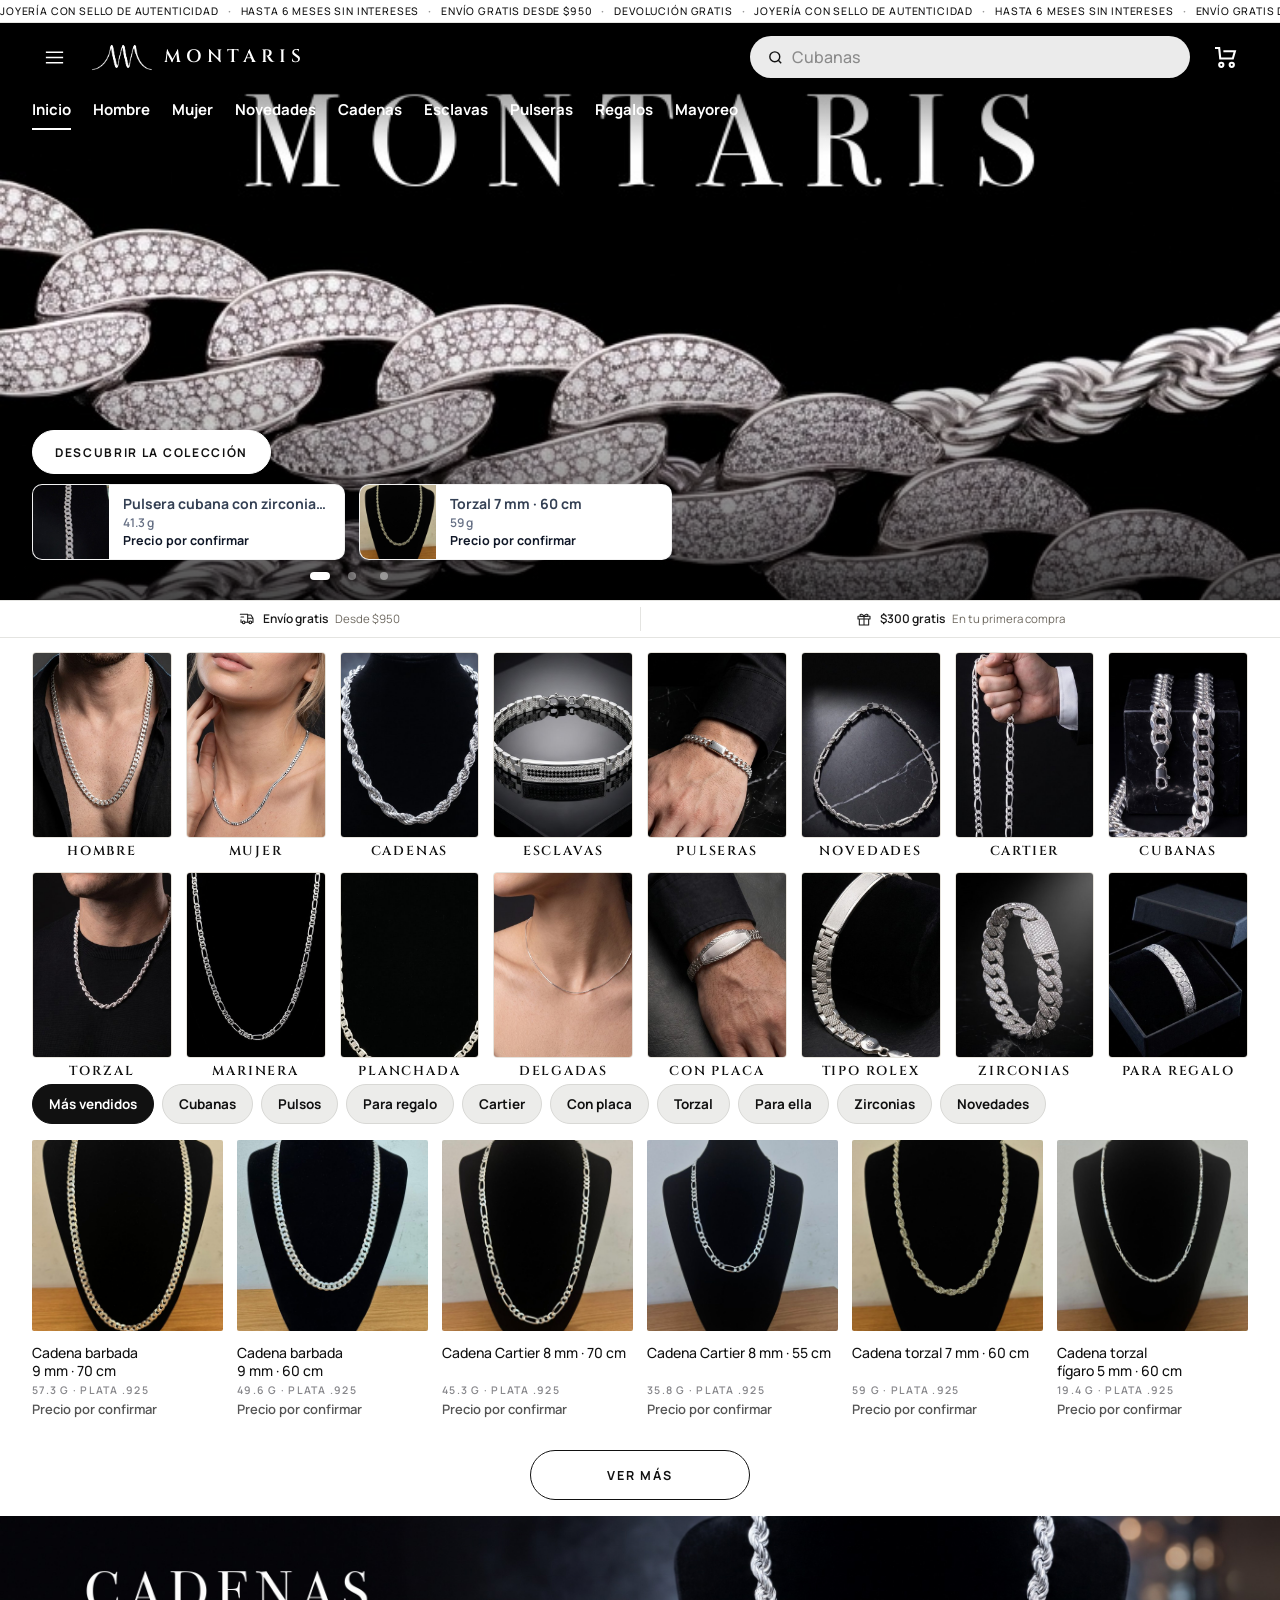
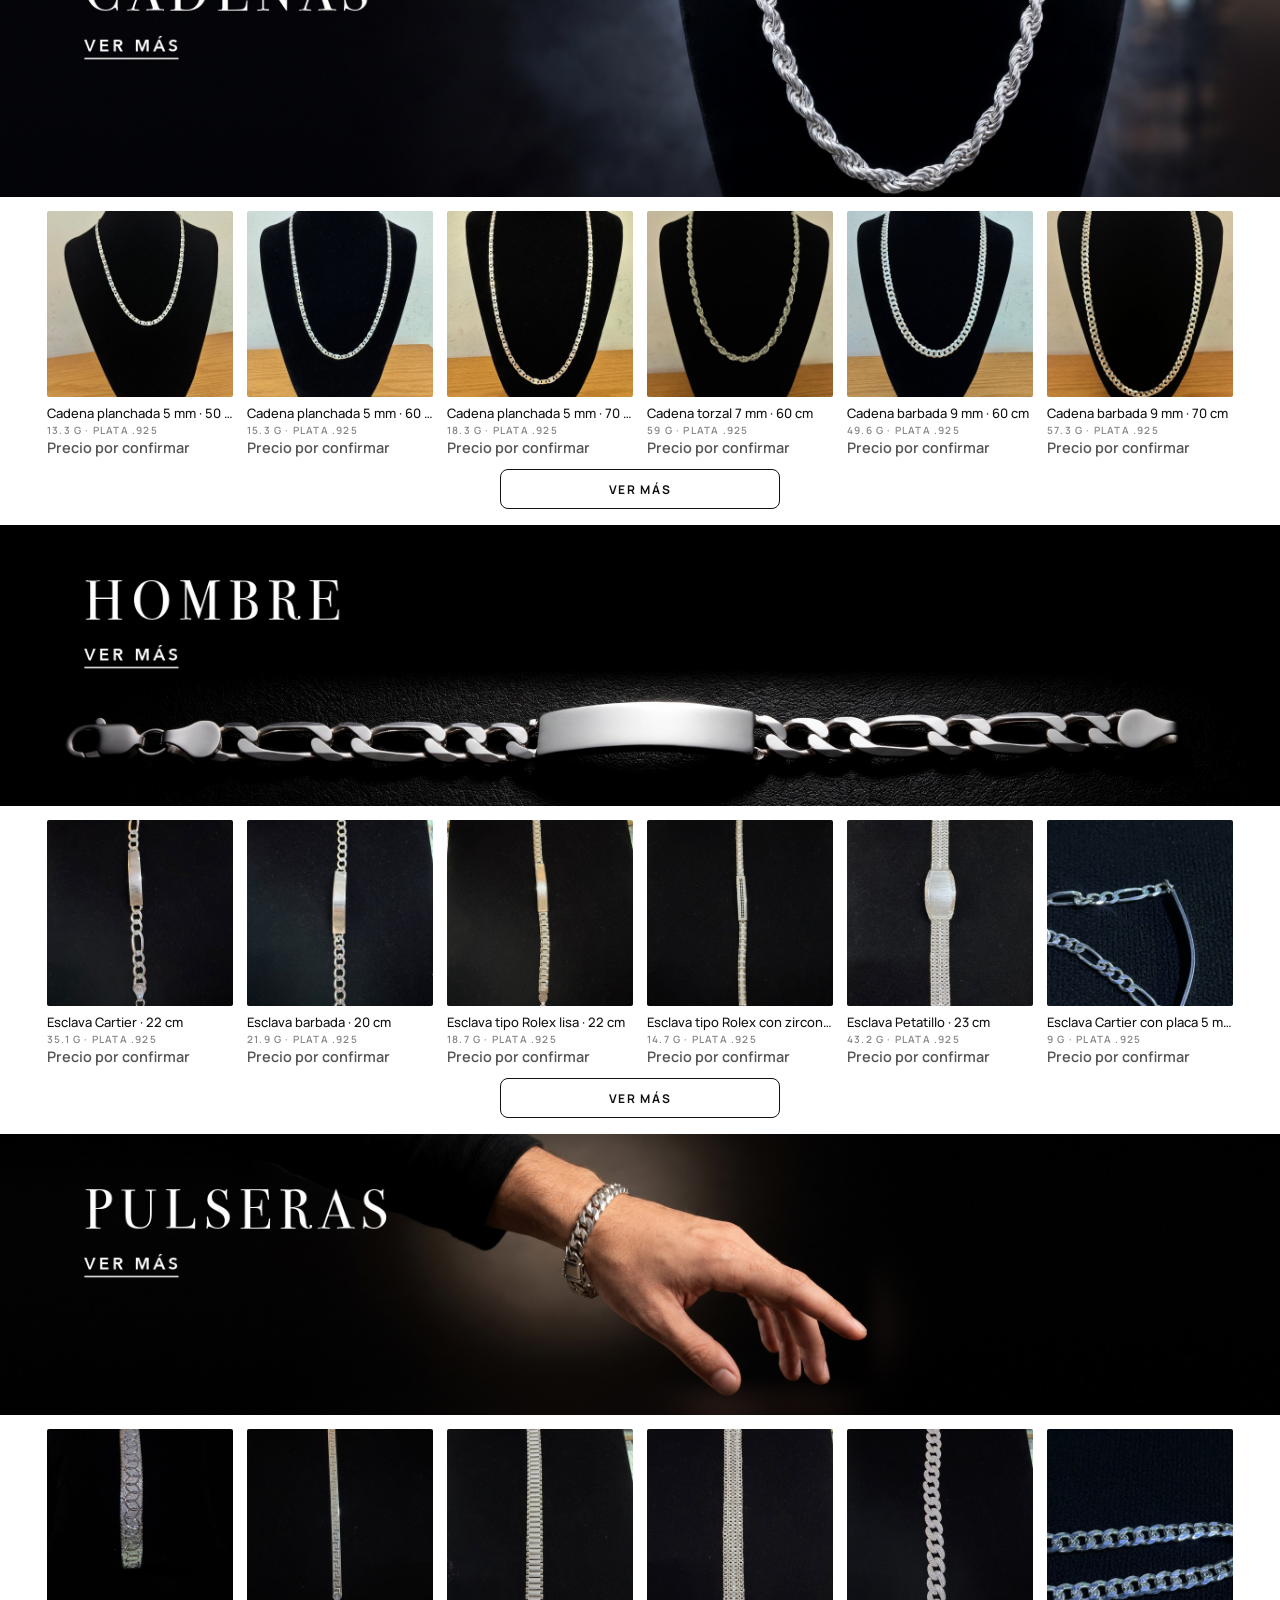
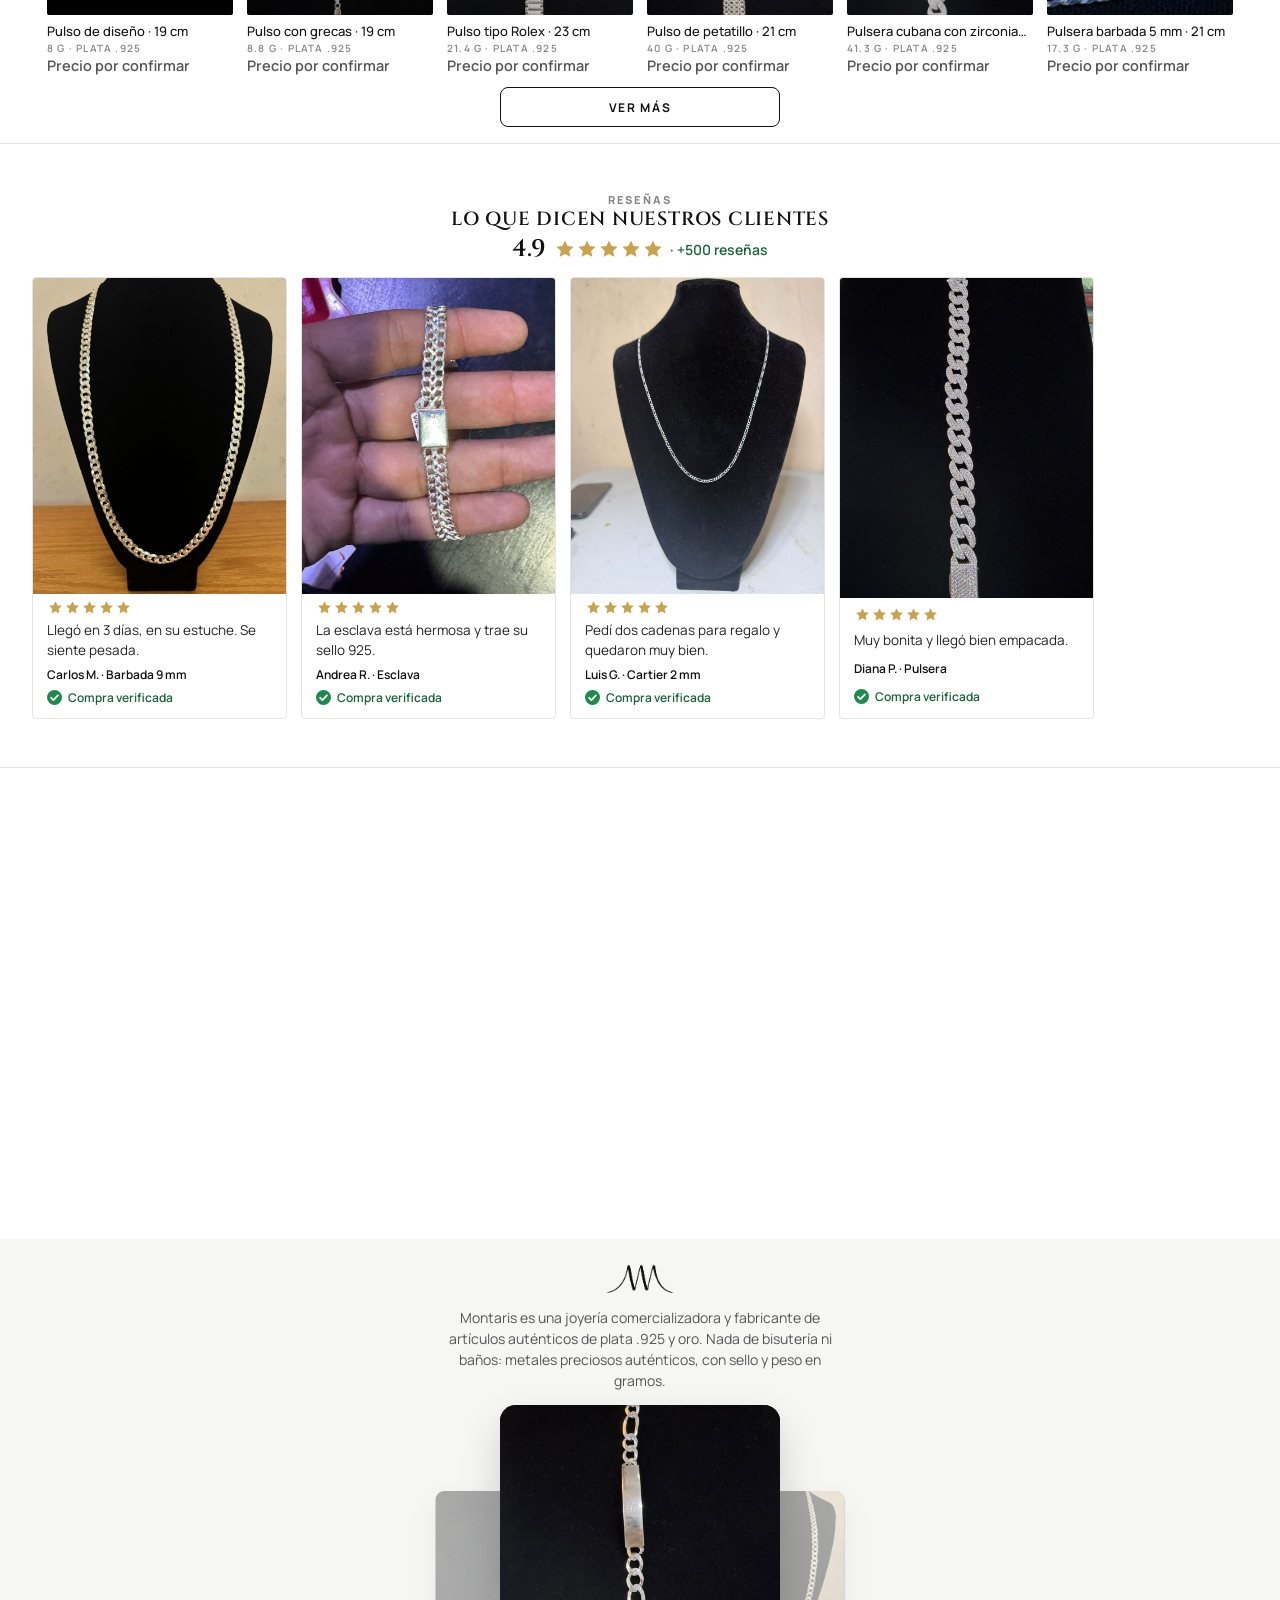
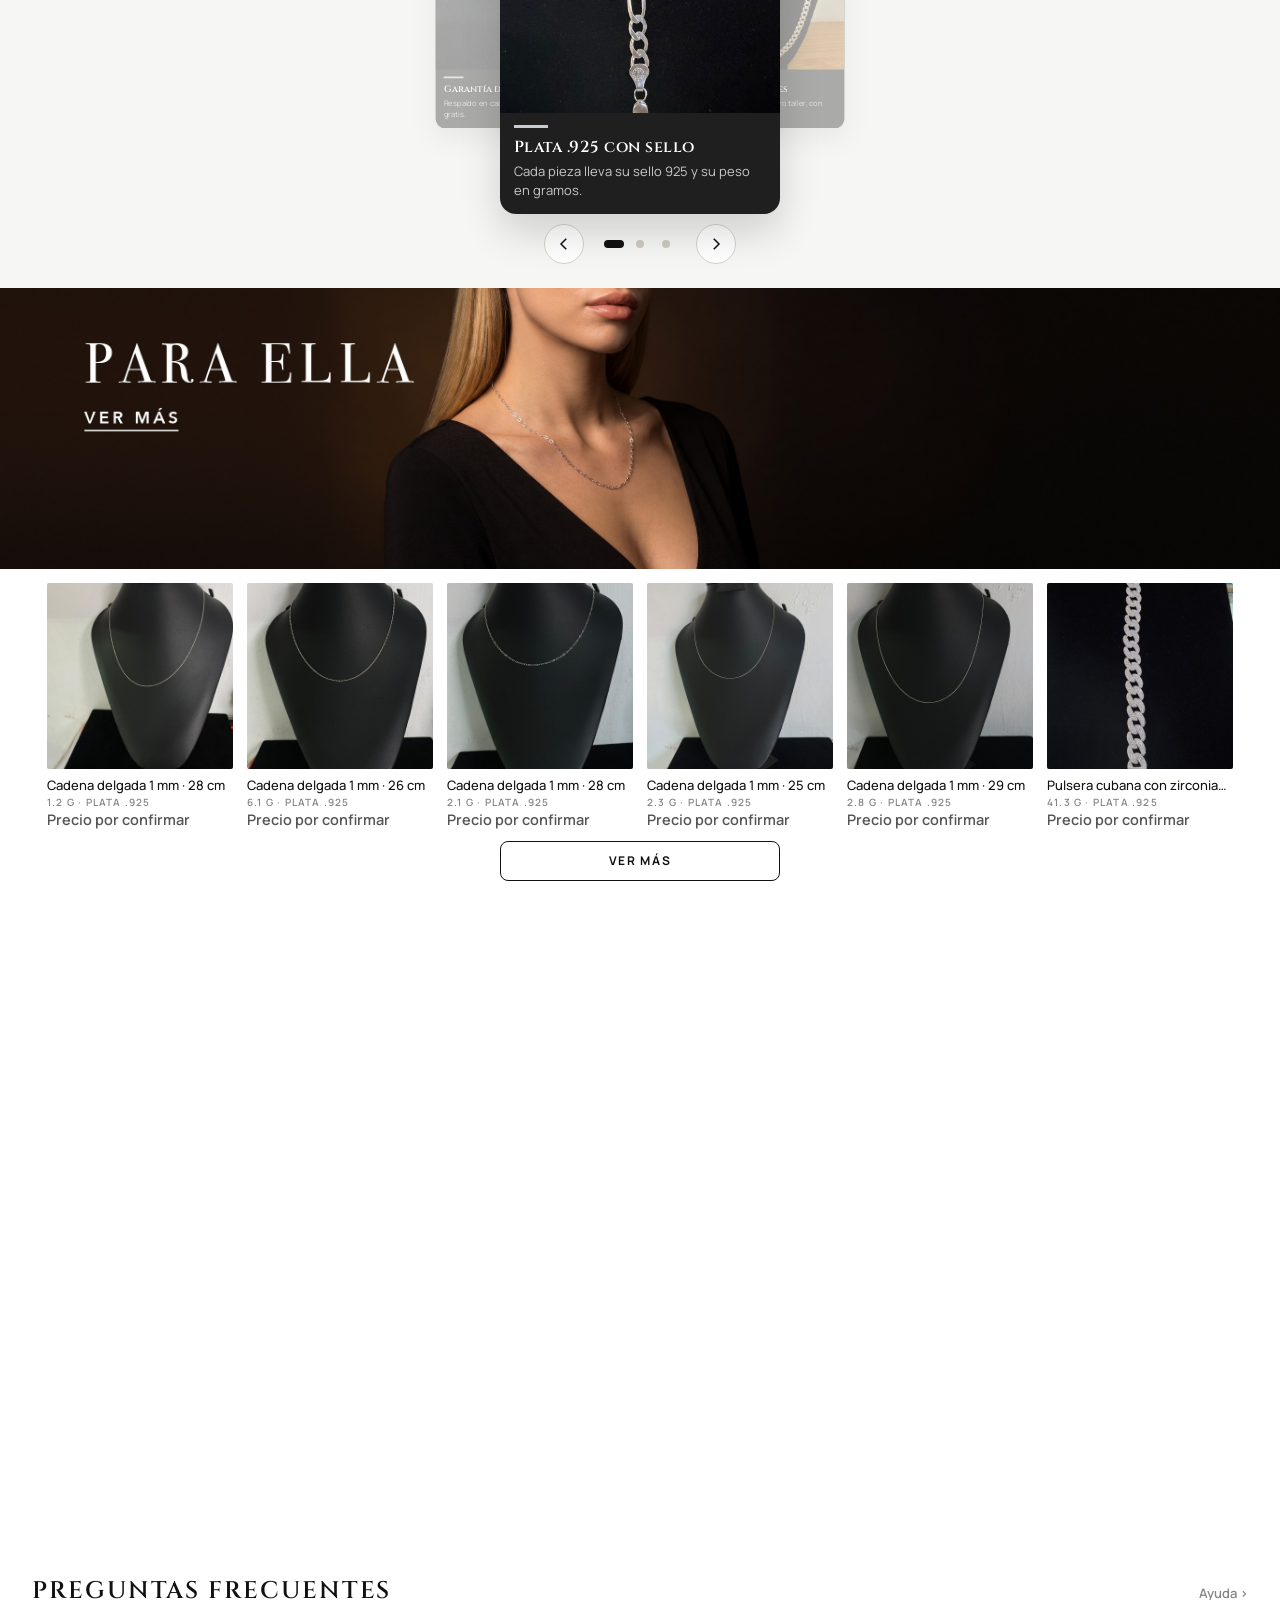
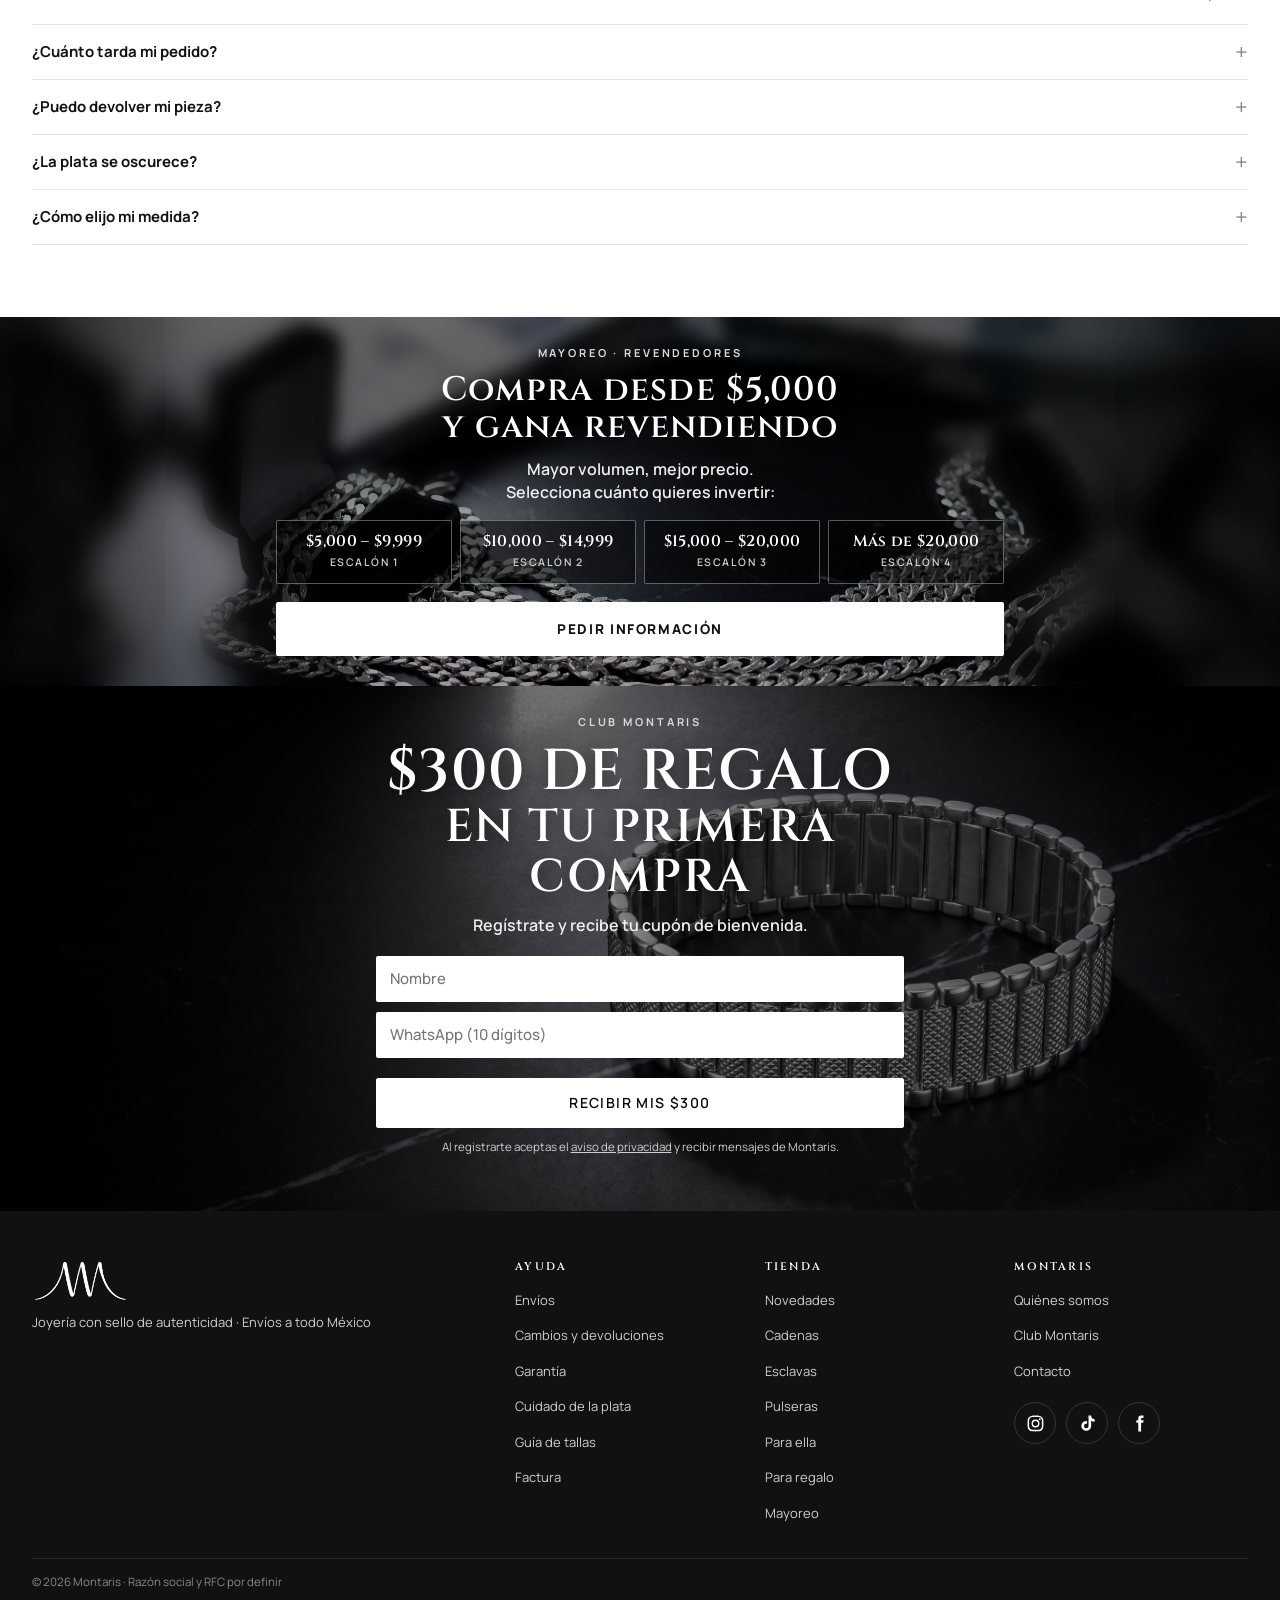
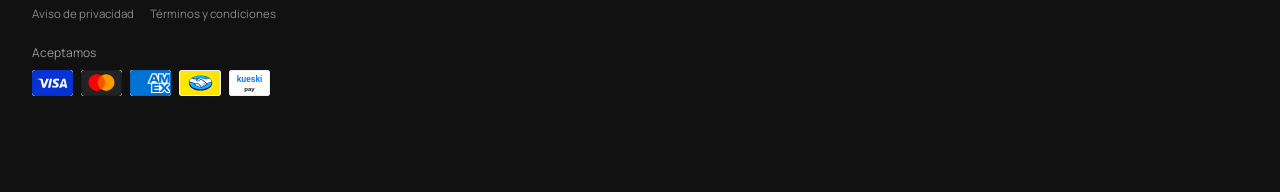
==== commit c27c3944: "Hero 3 con 'Delicadeza' más a la derecha y más grande; cuadros de colecciones y subcolecciones con f" ====
--- a/index.html
+++ b/index.html
@@ -3,7 +3,7 @@
 <meta charset="utf-8">
 <title>Montaris</title>
 <link rel="stylesheet" href="https://fonts.googleapis.com/css2?family=Archivo:wdth,wght@112,700;125,800&family=Cinzel:wght@600;700&family=Manrope:wght@400;500;600;700;800&display=swap">
-<link rel="stylesheet" href="menu.css?v=1792758444">
+<link rel="stylesheet" href="menu.css?v=1792762884">
 <style>
 html,body{overflow-x:clip}body{touch-action:pan-y}
 
@@ -862,7 +862,7 @@
 <main>
   <!-- 2. Portada: slider de banners con fotos reales (como el banner de Boxroom) -->
   <section class="hero" aria-label="Portada" aria-roledescription="carrusel">
-    <div class="hs" id="hs"><figure class="hs-s on" data-id="28" data-cap="Cubana con zirconias y torzal 7 mm"><picture><source media="(min-width:600px)" srcset="img/ban/hero-v5-escritorio.jpg"><img src="img/ban/hero-v5-cel.jpg" alt="Cadena cubana con zirconias y cadena torzal de plata .925 cruzadas en X" fetchpriority="high"></picture></figure><figure class="hs-s" data-id="51" data-cap="Cadena barbada 9 mm · 60 cm"><picture><source media="(min-width:900px)" srcset="img/ban/hero2-v10-escritorio.jpg"><source media="(min-width:600px)" srcset="img/ban/hero2-v10-tab.jpg"><img src="img/ban/hero2-v10-cel.jpg" alt="Metales preciosos: hombre con cadena barbada 9 mm" loading="lazy"></picture></figure><figure class="hs-s" data-id="41" data-cap="Cadena delgada 1 mm"><picture><source media="(min-width:900px)" srcset="img/ban/hero3-v10-escritorio.jpg"><source media="(min-width:600px)" srcset="img/ban/hero3-v10-tab.jpg"><img src="img/ban/hero3-v10-cel.jpg" alt="Delicadeza: mujer con cadena delgada forzatina 1 mm" loading="lazy"></picture></figure></div>
+    <div class="hs" id="hs"><figure class="hs-s on" data-id="28" data-cap="Cubana con zirconias y torzal 7 mm"><picture><source media="(min-width:600px)" srcset="img/ban/hero-v5-escritorio.jpg"><img src="img/ban/hero-v5-cel.jpg" alt="Cadena cubana con zirconias y cadena torzal de plata .925 cruzadas en X" fetchpriority="high"></picture></figure><figure class="hs-s" data-id="51" data-cap="Cadena barbada 9 mm · 60 cm"><picture><source media="(min-width:900px)" srcset="img/ban/hero2-v10-escritorio.jpg"><source media="(min-width:600px)" srcset="img/ban/hero2-v10-tab.jpg"><img src="img/ban/hero2-v10-cel.jpg" alt="Metales preciosos: hombre con cadena barbada 9 mm" loading="lazy"></picture></figure><figure class="hs-s" data-id="41" data-cap="Cadena delgada 1 mm"><picture><source media="(min-width:900px)" srcset="img/ban/hero3-v11-escritorio.jpg"><source media="(min-width:600px)" srcset="img/ban/hero3-v11-tab.jpg"><img src="img/ban/hero3-v11-cel.jpg" alt="Delicadeza: mujer con cadena delgada forzatina 1 mm" loading="lazy"></picture></figure></div>
     <div class="hero-in wrap">
       <a class="btn w" href="coleccion.html?c=cadenas">Descubrir la colección</a>
       <div class="hs-ft"><div class="hcards" id="hcards" aria-label="Piezas de este banner"></div><div class="hs-dots" id="hs-dots"><button type="button" aria-label="Banner 1" class="on"></button><button type="button" aria-label="Banner 2"></button><button type="button" aria-label="Banner 3"></button></div></div>
@@ -888,22 +888,22 @@
   <!-- 5. Categorías primero -->
   <section class="sec" id="cats"><div class="wrap">
     <div class="cats" aria-label="Categorías">
-      <a class="cat" href="coleccion.html?c=hombre"><span class="cf"><img src="img/prod/51_L-07_cadena-barbada-60cm/c.jpg" alt="" loading="lazy" width="400" height="400"></span><b>Hombre</b></a>
-      <a class="cat" href="coleccion.html?c=mujer"><span class="cf"><img src="img/prod/13_L-07_cadena-cartier-40cm/c.jpg" alt="" loading="lazy" width="400" height="400"></span><b>Mujer</b></a>
-      <a class="cat" href="coleccion.html?c=cadenas"><span class="cf"><img src="img/prod/53_L-08_cadena-planchada-70cm/c.jpg" alt="" loading="lazy" width="400" height="400"></span><b>Cadenas</b></a>
-      <a class="cat" href="coleccion.html?c=esclavas"><span class="cf"><img src="img/prod/27_L-12_esclava-petatillo-23cm/c.jpg" alt="" loading="lazy" width="400" height="400"></span><b>Esclavas</b></a>
-      <a class="cat" href="coleccion.html?c=pulseras"><span class="cf"><img src="img/prod/33_L-16_pulso-de-diseno-1-19cm/c.jpg" alt="" loading="lazy" width="400" height="400"></span><b>Pulseras</b></a>
-      <a class="cat" href="coleccion.html?c=novedades"><span class="cf"><img src="img/prod/45_L-25_torzal-figaro-70cm/c.jpg" alt="" loading="lazy" width="400" height="400"></span><b>Novedades</b></a>
-      <a class="cat" href="coleccion.html?c=cartier"><span class="cf"><img src="img/prod/48_L-07_cadena-cartier-70cm/c.jpg" alt="" loading="lazy" width="400" height="400"></span><b>Cartier</b></a>
-      <a class="cat" href="coleccion.html?c=barbada"><span class="cf"><img src="img/prod/50_L-07_cadena-barbada-70cm/c.jpg" alt="" loading="lazy" width="400" height="400"></span><b>Cubanas</b></a>
-      <a class="cat" href="coleccion.html?c=torzal"><span class="cf"><img src="img/prod/52_L-06_torzal-60cm/c.jpg" alt="" loading="lazy" width="400" height="400"></span><b>Torzal</b></a>
-      <a class="cat" href="coleccion.html?c=marinera"><span class="cf"><img src="img/prod/46_L-06_cadena-marinera-70cm/c.jpg" alt="" loading="lazy" width="400" height="400"></span><b>Marinera</b></a>
-      <a class="cat" href="coleccion.html?c=planchada"><span class="cf"><img src="img/prod/54_L-08_cadena-planchada-60cm/c.jpg" alt="" loading="lazy" width="400" height="400"></span><b>Planchada</b></a>
-      <a class="cat" href="coleccion.html?c=delgadas"><span class="cf"><img src="img/prod/38_L-13_cadena-delgada-25cm/c.jpg" alt="" loading="lazy" width="400" height="400"></span><b>Delgadas</b></a>
-      <a class="cat" href="coleccion.html?c=esclavas&amp;t=placa"><span class="cf"><img src="img/prod/01_L-13_esclava-con-placa-1.5cm/c.jpg" alt="" loading="lazy" width="400" height="400"></span><b>Con placa</b></a>
-      <a class="cat" href="coleccion.html?c=esclavas&amp;t=rolex"><span class="cf"><img src="img/prod/29_L-13_esclava-tipo-rolex-con-zirconias-22cm/c.jpg" alt="" loading="lazy" width="400" height="400"></span><b>Tipo Rolex</b></a>
-      <a class="cat" href="coleccion.html?c=pulseras&amp;t=cubana"><span class="cf"><img src="img/prod/28_L-15_pulsera-cubana-con-zirconias-23cm/c.jpg" alt="" loading="lazy" width="400" height="400"></span><b>Zirconias</b></a>
-      <a class="cat" href="coleccion.html?c=regalos"><span class="cf"><img src="img/prod/34_L-18_pulso-de-diseno-2-19cm/c.jpg" alt="" loading="lazy" width="400" height="400"></span><b>Para regalo</b></a>
+      <a class="cat" href="coleccion.html?c=hombre"><span class="cf"><img src="img/cat/hombre.jpg" alt="" loading="lazy" width="600" height="600"></span><b>Hombre</b></a>
+      <a class="cat" href="coleccion.html?c=mujer"><span class="cf"><img src="img/cat/mujer.jpg" alt="" loading="lazy" width="600" height="600"></span><b>Mujer</b></a>
+      <a class="cat" href="coleccion.html?c=cadenas"><span class="cf"><img src="img/cat/cadenas.jpg" alt="" loading="lazy" width="600" height="600"></span><b>Cadenas</b></a>
+      <a class="cat" href="coleccion.html?c=esclavas"><span class="cf"><img src="img/cat/esclavas.jpg" alt="" loading="lazy" width="600" height="600"></span><b>Esclavas</b></a>
+      <a class="cat" href="coleccion.html?c=pulseras"><span class="cf"><img src="img/cat/pulseras.jpg" alt="" loading="lazy" width="600" height="600"></span><b>Pulseras</b></a>
+      <a class="cat" href="coleccion.html?c=novedades"><span class="cf"><img src="img/cat/novedades.jpg" alt="" loading="lazy" width="600" height="600"></span><b>Novedades</b></a>
+      <a class="cat" href="coleccion.html?c=cartier"><span class="cf"><img src="img/cat/cadenas-cartier.jpg" alt="" loading="lazy" width="600" height="600"></span><b>Cartier</b></a>
+      <a class="cat" href="coleccion.html?c=barbada"><span class="cf"><img src="img/cat/cadenas-barbada.jpg" alt="" loading="lazy" width="600" height="600"></span><b>Cubanas</b></a>
+      <a class="cat" href="coleccion.html?c=torzal"><span class="cf"><img src="img/cat/cadenas-torzal.jpg" alt="" loading="lazy" width="600" height="600"></span><b>Torzal</b></a>
+      <a class="cat" href="coleccion.html?c=marinera"><span class="cf"><img src="img/cat/cadenas-marinera.jpg" alt="" loading="lazy" width="600" height="600"></span><b>Marinera</b></a>
+      <a class="cat" href="coleccion.html?c=planchada"><span class="cf"><img src="img/cat/cadenas-planchada.jpg" alt="" loading="lazy" width="600" height="600"></span><b>Planchada</b></a>
+      <a class="cat" href="coleccion.html?c=delgadas"><span class="cf"><img src="img/cat/cadenas-delgadas.jpg" alt="" loading="lazy" width="600" height="600"></span><b>Delgadas</b></a>
+      <a class="cat" href="coleccion.html?c=esclavas&amp;t=placa"><span class="cf"><img src="img/cat/esclavas-placa.jpg" alt="" loading="lazy" width="600" height="600"></span><b>Con placa</b></a>
+      <a class="cat" href="coleccion.html?c=esclavas&amp;t=rolex"><span class="cf"><img src="img/cat/esclavas-rolex.jpg" alt="" loading="lazy" width="600" height="600"></span><b>Tipo Rolex</b></a>
+      <a class="cat" href="coleccion.html?c=pulseras&amp;t=cubana"><span class="cf"><img src="img/cat/pulseras-cubana.jpg" alt="" loading="lazy" width="600" height="600"></span><b>Zirconias</b></a>
+      <a class="cat" href="coleccion.html?c=regalos"><span class="cf"><img src="img/cat/regalos.jpg" alt="" loading="lazy" width="600" height="600"></span><b>Para regalo</b></a>
     </div>
   </div></section>
 
@@ -1012,11 +1012,11 @@
 
 <div class="toast" id="toast" role="status"></div>
 
-<script src="catalogo.js?v=1792758444" charset="utf-8"></script>
-<script src="bolsa.js?v=1792758444" charset="utf-8"></script>
-<script src="menu.js?v=1792758444" charset="utf-8"></script>
+<script src="catalogo.js?v=1792762884" charset="utf-8"></script>
+<script src="bolsa.js?v=1792762884" charset="utf-8"></script>
+<script src="menu.js?v=1792762884" charset="utf-8"></script>
 <script>
-// Portada Montaris. El catálogo viene de catalogo.js?v=1792758444 (const CAT). precio:null = "Precio por confirmar".
+// Portada Montaris. El catálogo viene de catalogo.js?v=1792762884 (const CAT). precio:null = "Precio por confirmar".
 const byId={};CAT.forEach(p=>byId[p.id]=p);
 const SUBT={'cadenas/cartier':'Cadenas Cartier','cadenas/barbada':'Cadenas barbadas','cadenas/torzal':'Cadenas torzal','cadenas/marinera':'Cadenas marineras','cadenas/planchada':'Cadenas planchadas','cadenas/delgadas':'Cadenas delgadas','esclavas/placa':'Esclavas con placa','esclavas/petatillo':'Esclava Petatillo','esclavas/rolex':'Esclavas tipo Rolex','esclavas/barbada':'Esclava barbada','esclavas/cartier':'Esclavas Cartier','pulseras/diseno':'Pulsos de diseño','pulseras/cubana':'Cubana con zirconias','pulseras/pulsos':'Pulsos'};
 const ORD=[...CAT].sort((a,b)=>(b.etiquetas.includes('nuevo')-a.etiquetas.includes('nuevo'))||(b.id-a.id));
@@ -1099,7 +1099,7 @@
  corre()})();
 (function(){const els=[...document.querySelectorAll('main .sec > .wrap, #bloques .sec > .wrap')];els.forEach(e=>e.classList.add('rv'));if(!('IntersectionObserver' in window)){els.forEach(e=>e.classList.add('in'));return}const io=new IntersectionObserver(es=>es.forEach(x=>{if(x.isIntersecting){x.target.classList.add('in');io.unobserve(x.target)}}),{threshold:.15});els.forEach(e=>io.observe(e));setTimeout(()=>els.forEach(e=>e.classList.add('in')),4000)})();
 
-// bolsa: bolsa.js?v=1792758444 guarda, cuenta (#n) y trae su panel (se abre con el ícono de bolsa, "Comprar" va a pago.html)
+// bolsa: bolsa.js?v=1792762884 guarda, cuenta (#n) y trae su panel (se abre con el ícono de bolsa, "Comprar" va a pago.html)
 const toast=document.getElementById('toast');
 function aviso(t){toast.textContent=t;toast.classList.add('on');clearTimeout(toast._t);toast._t=setTimeout(()=>toast.classList.remove('on'),1800)}
 const hayB=()=>window.Bolsa&&typeof Bolsa.agregar==='function';
@@ -1110,8 +1110,8 @@
 document.addEventListener('click',e=>{const a=e.target.closest('.plus');if(!a)return;e.preventDefault();e.stopPropagation();agrega(+a.dataset.id);a.classList.add('ok');a.textContent='✓'});
 document.getElementById('btn-bolsa').addEventListener('click',()=>{if(!hayB())aviso(nLocal?nLocal+(nLocal>1?' piezas':' pieza')+' en tu carrito':'Tu carrito está vacío')});
 
-// soporte: los demás botones de soporte abren el mismo panel que #btn-soporte (lo arma menu.js?v=1792758444)
-// (los botones data-soporte los engancha menu.js?v=1792758444)
+// soporte: los demás botones de soporte abren el mismo panel que #btn-soporte (lo arma menu.js?v=1792762884)
+// (los botones data-soporte los engancha menu.js?v=1792762884)
 
 // header siempre visible: negro al bajar
 (function(){const hdr=document.getElementById('hdr');let tk=false;
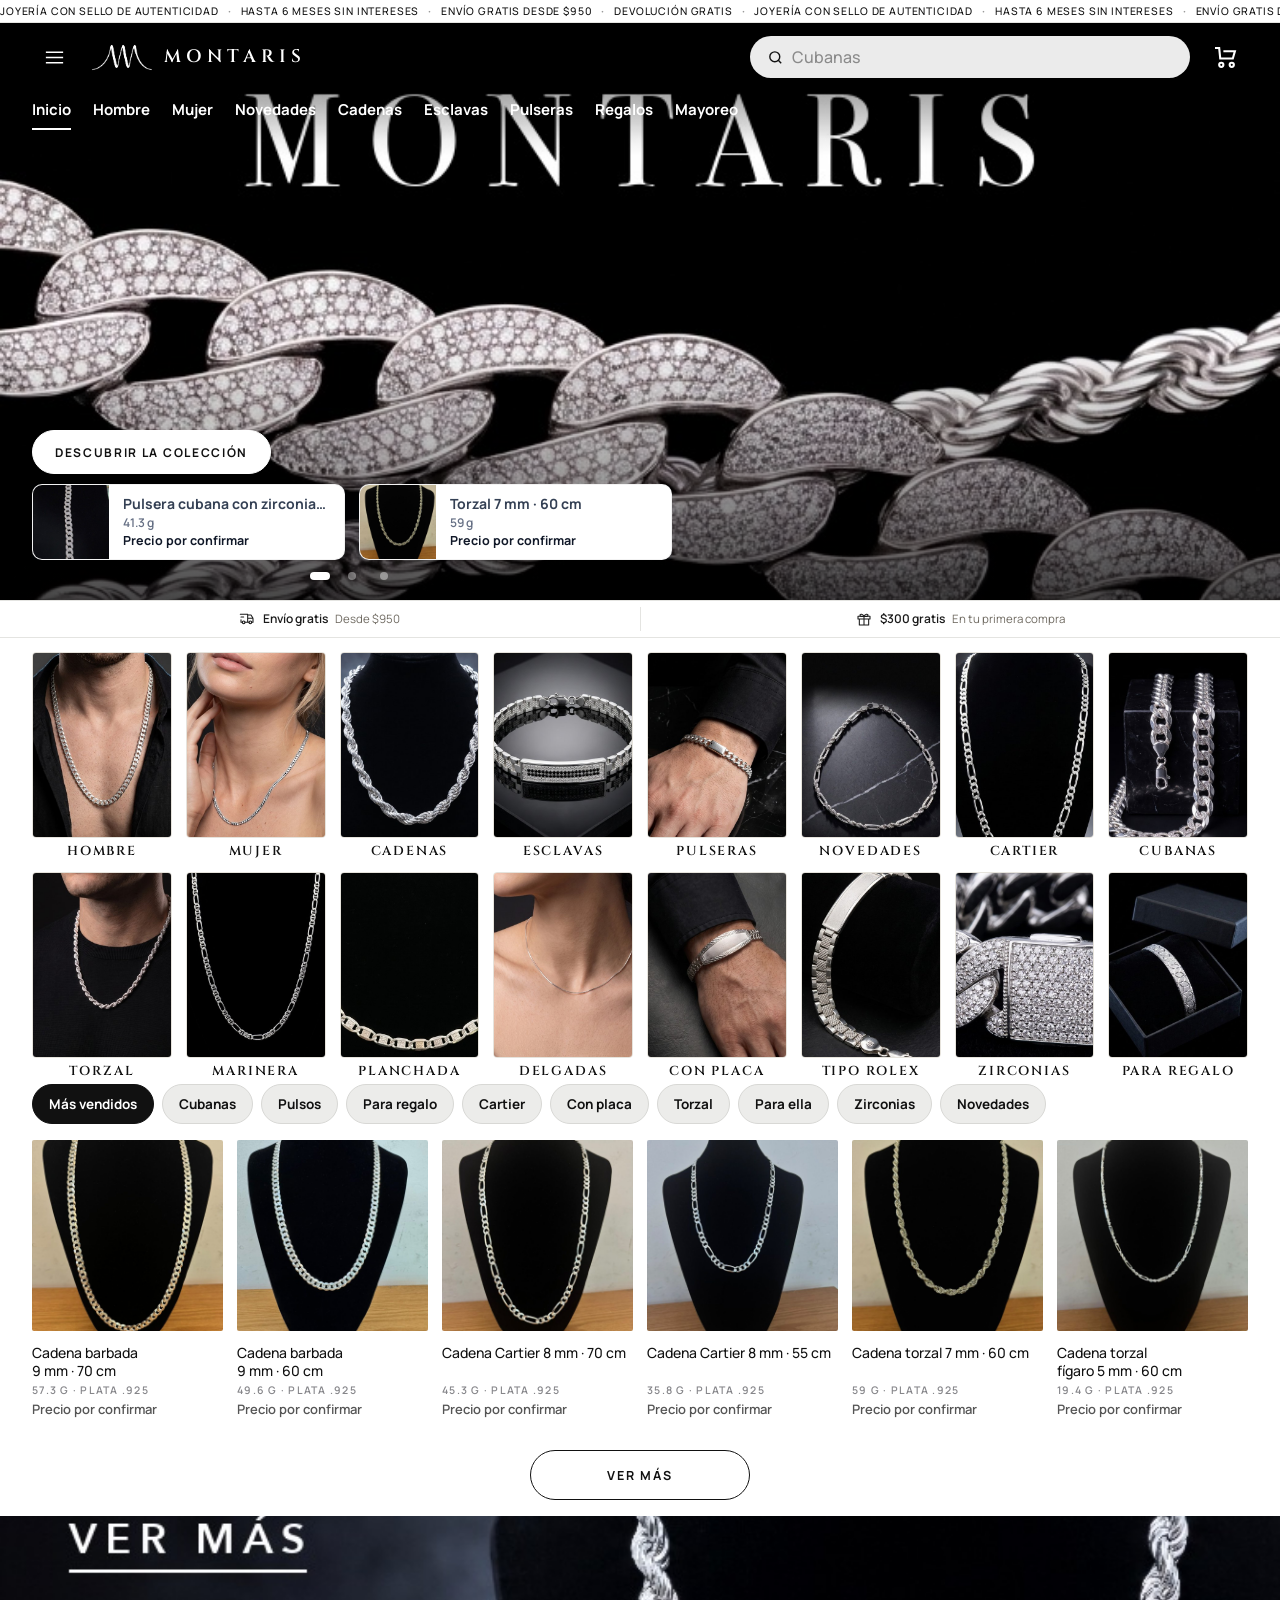
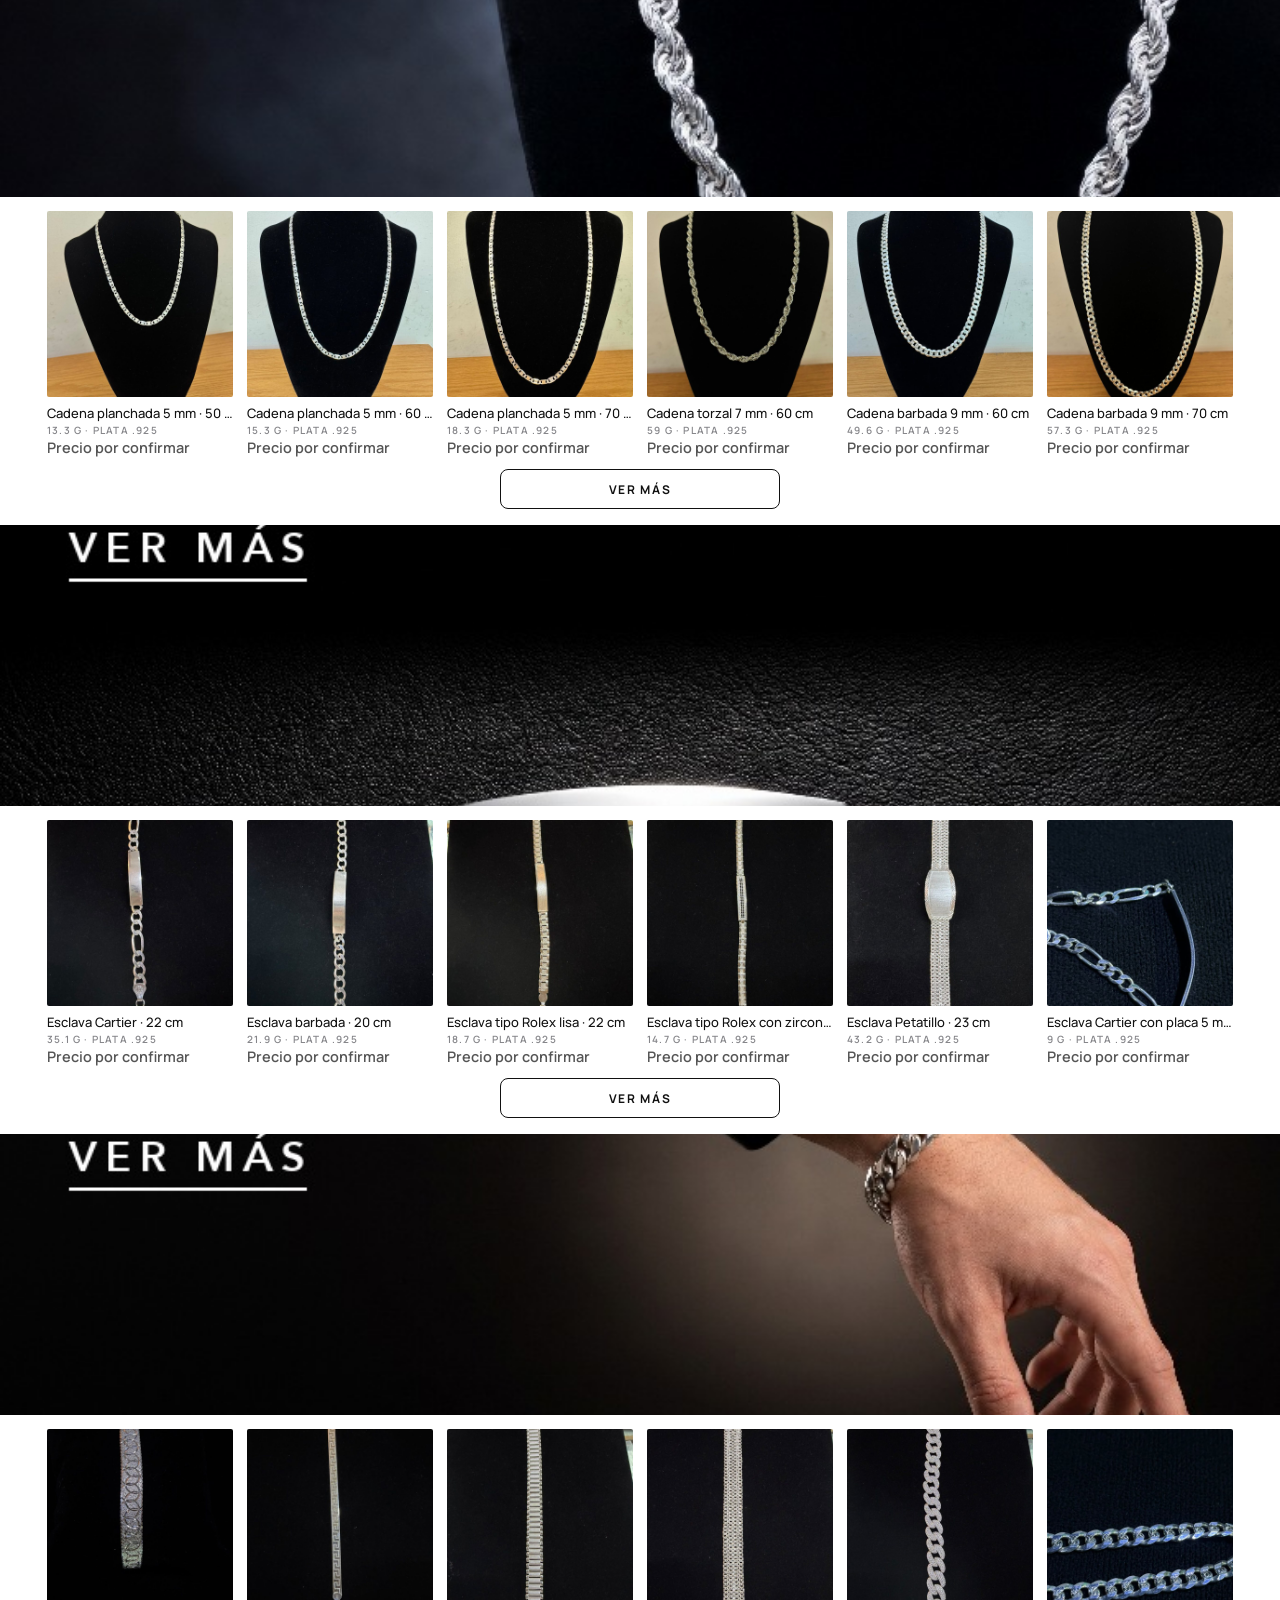
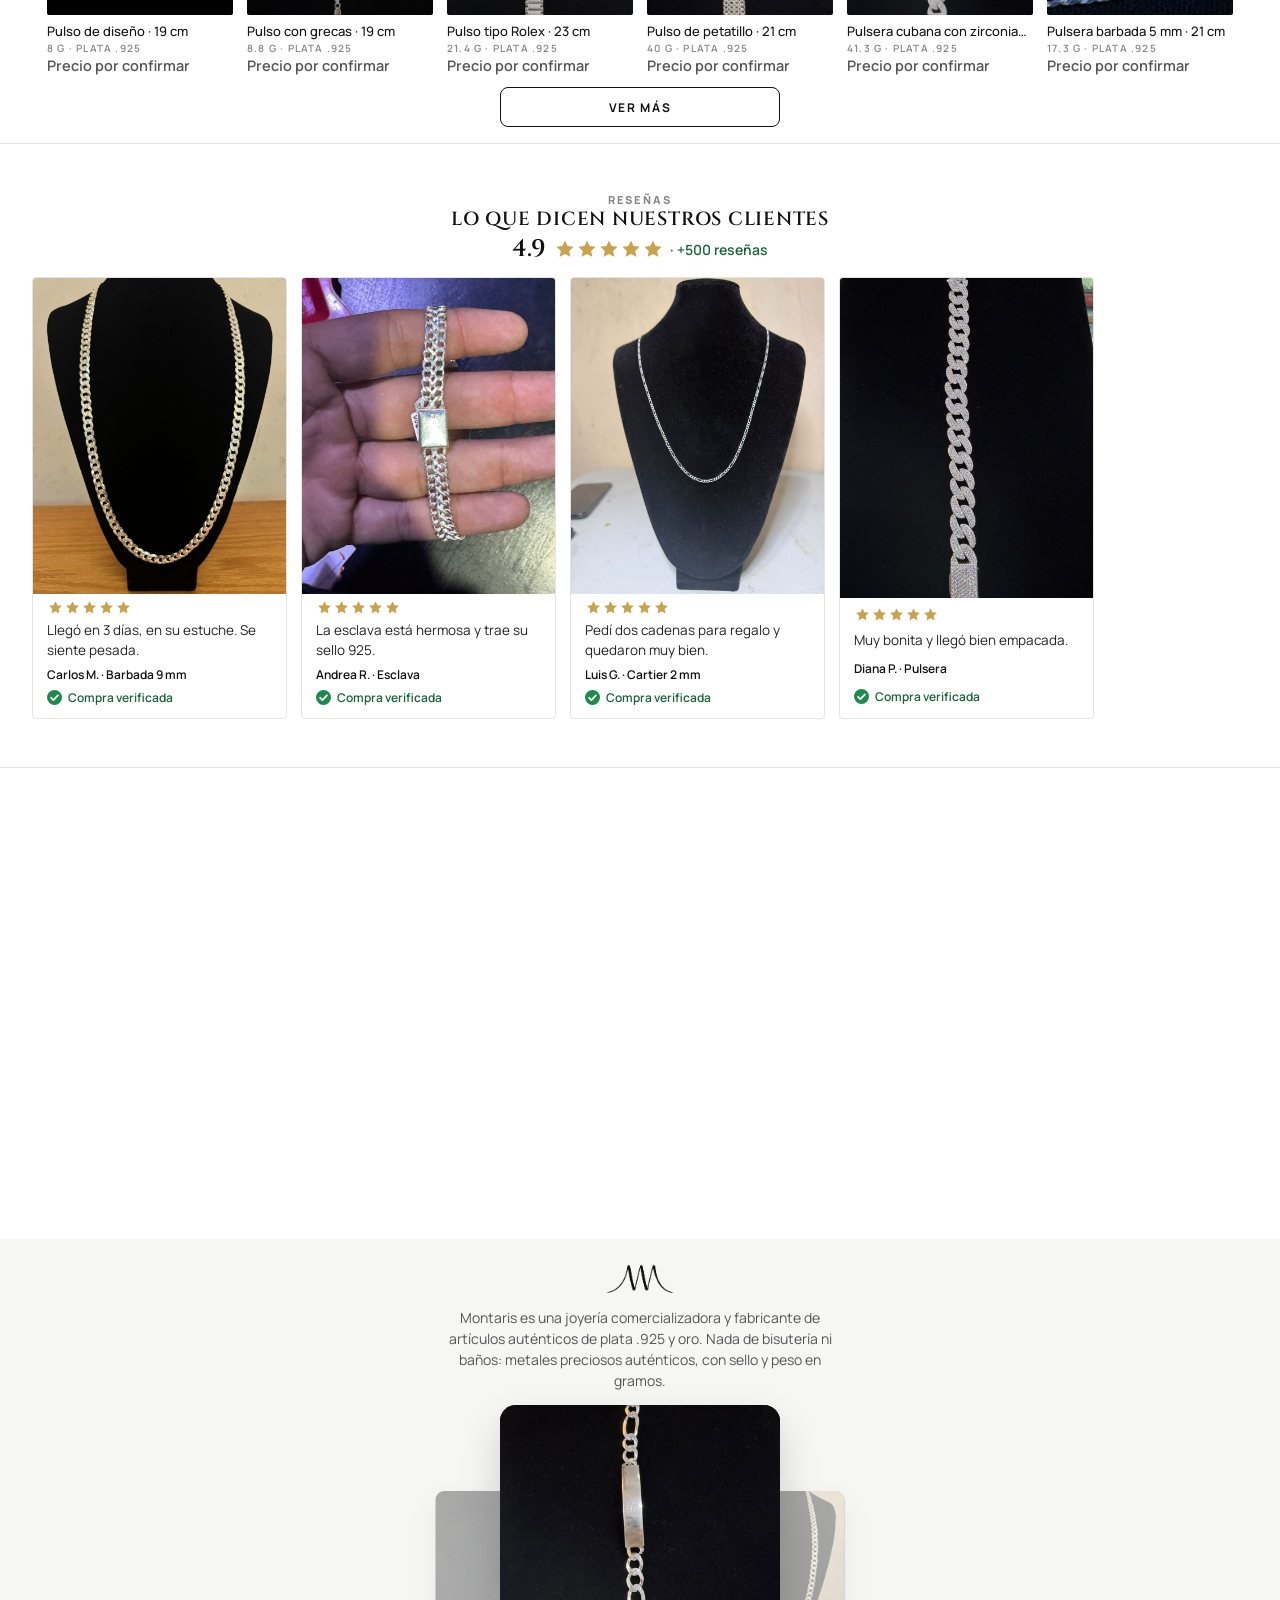
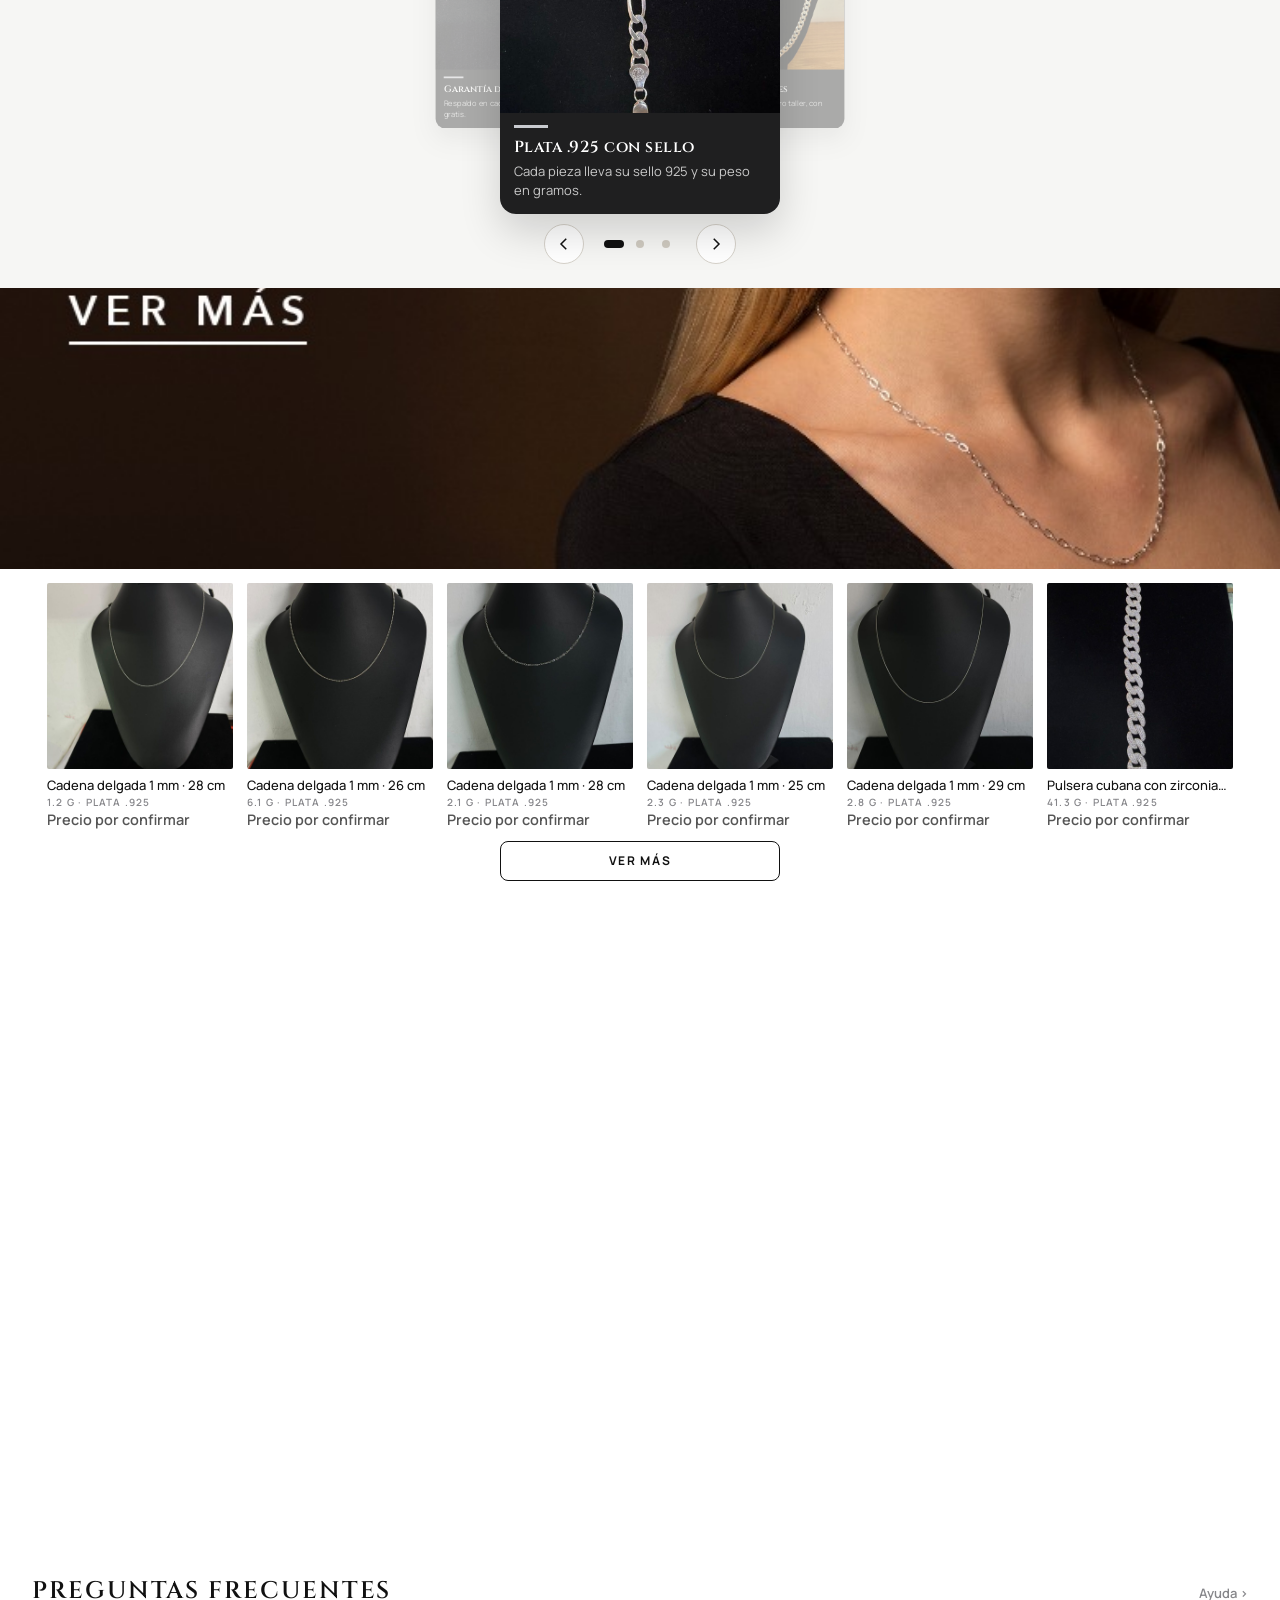
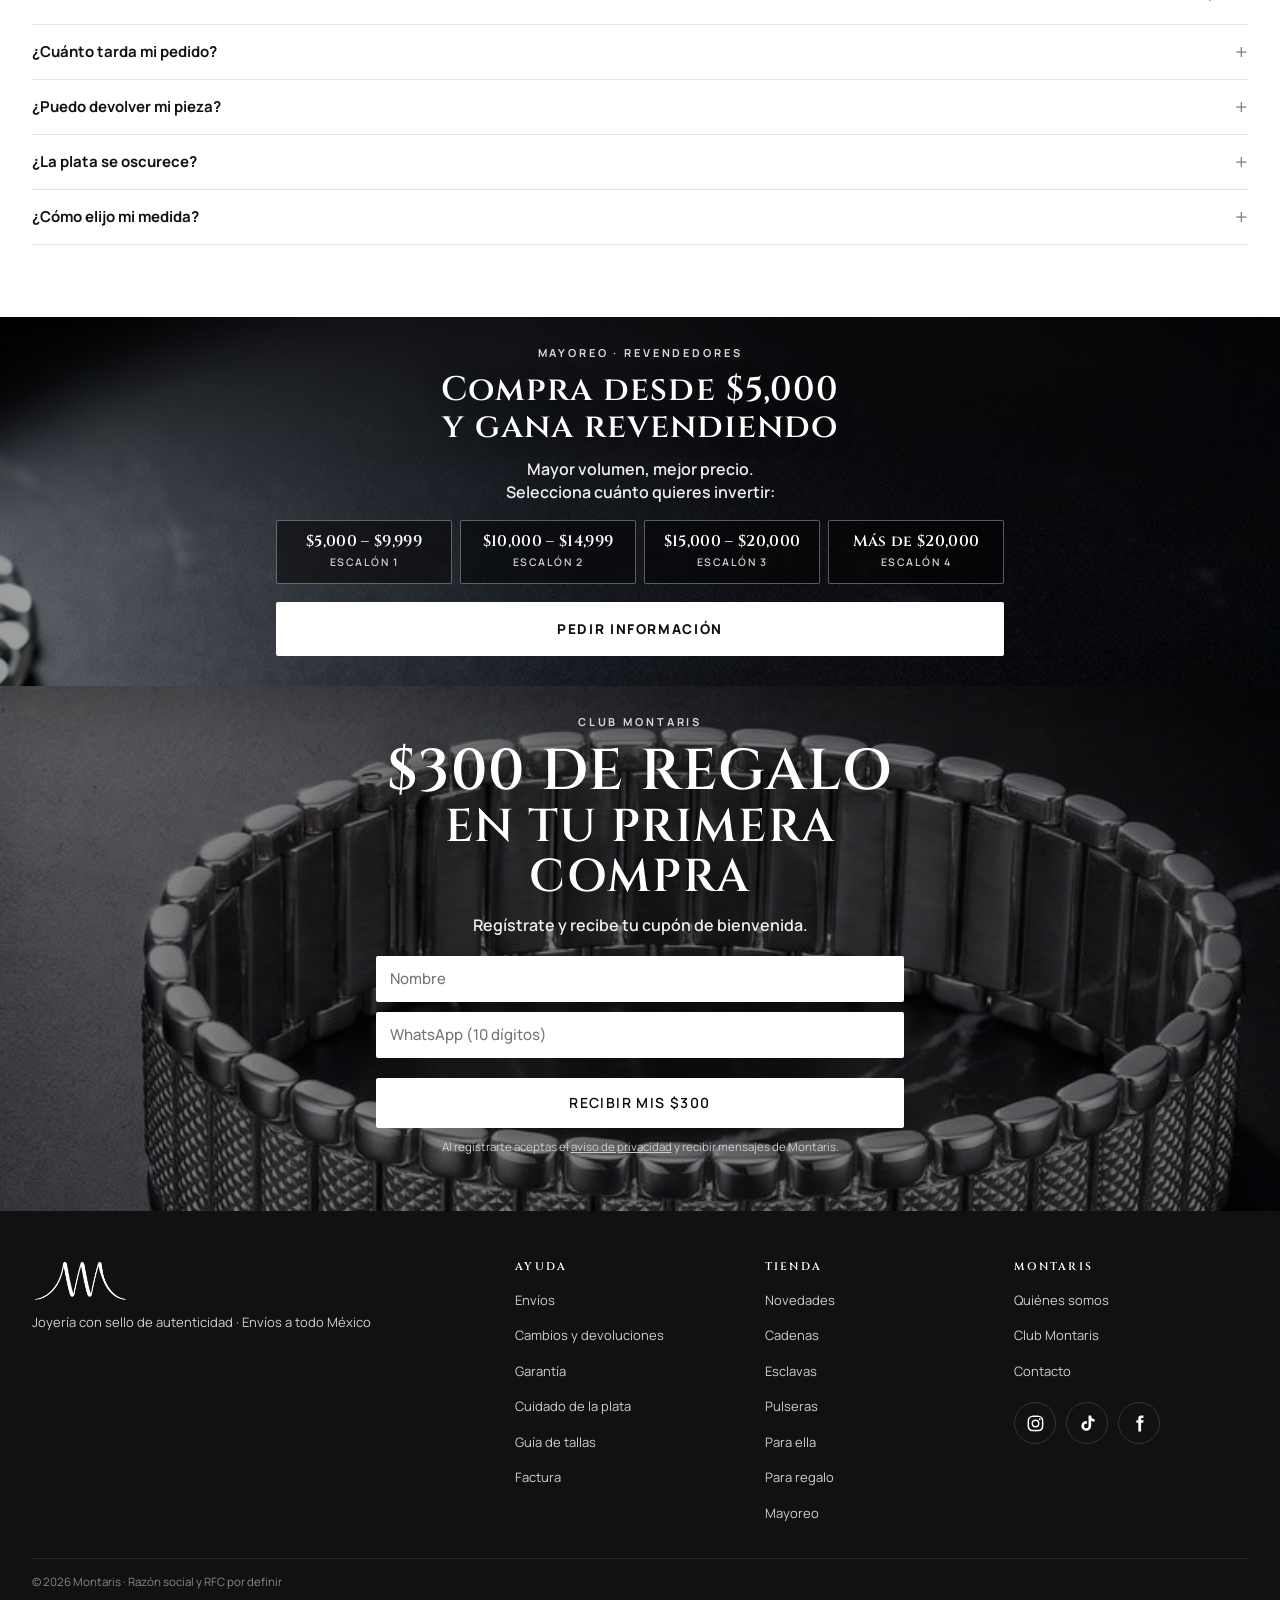
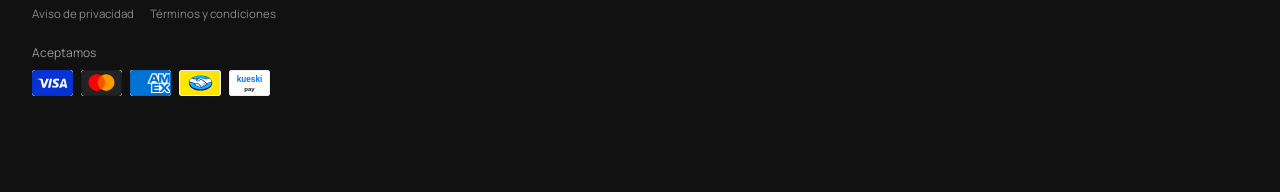
==== commit 484dece0: "Hero 2 y 3 con títulos en HTML (sin letras cortadas en ningún ancho); Cadenas con torzal en maniquí;" ====
--- a/index.html
+++ b/index.html
@@ -2,8 +2,8 @@
 <html lang="es"><head><meta charset="utf-8"><meta name="viewport" content="width=device-width, initial-scale=1, maximum-scale=1, user-scalable=no, viewport-fit=cover"><meta name="description" content="Joyería de plata .925 con sello: cadenas, esclavas y pulseras con envío gratis desde $950 a todo México."><meta name="robots" content="noindex"><meta property="og:title" content="Montaris · Plata .925"><meta property="og:image" content="img/prod/50_L-07_cadena-barbada-70cm/2.jpg"><link rel="icon" href="img/favicon.png">
 <meta charset="utf-8">
 <title>Montaris</title>
-<link rel="stylesheet" href="https://fonts.googleapis.com/css2?family=Archivo:wdth,wght@112,700;125,800&family=Cinzel:wght@600;700&family=Manrope:wght@400;500;600;700;800&display=swap">
-<link rel="stylesheet" href="menu.css?v=1792762884">
+<link rel="stylesheet" href="https://fonts.googleapis.com/css2?family=Archivo:wdth,wght@112,700;125,800&family=Bodoni+Moda:opsz,wght@6..96,400&family=Cinzel:wght@600;700&family=Manrope:wght@400;500;600;700;800&display=swap">
+<link rel="stylesheet" href="menu.css?v=1792805124">
 <style>
 html,body{overflow-x:clip}body{touch-action:pan-y}
 
@@ -826,6 +826,29 @@
 @media (min-width:600px) and (max-width:899px){.hs-s img{object-position:50% 45%}.hs-s:not(:first-child) img{object-position:0% 45%}}
 @media (min-width:900px){.hero{height:clamp(600px,43.92vw,760px)}.hs-s img{object-position:50% 40%}}
 @media (min-width:2200px){.hs-s:not(:first-child) img{object-position:50% 40%}}
+/* v12 (24 oct): títulos de las diapositivas 2 y 3 en HTML (ya no quemados en la foto) para que ninguna letra quede cortada
+   en ningún ancho. Se colocan con la misma geometría de object-fit:cover de cada foto (ancho --iw, desfase --ix/--iy)
+   y nunca a menos de la orilla segura. Bodoni 72 (Apple) / Bodoni Moda (resto). */
+.hs-tl{position:absolute;inset:0;z-index:2;pointer-events:none}
+.hs-t{position:absolute;margin:0;font:400 var(--fs,26px)/1.04 "Bodoni 72","Bodoni Moda",Didot,"Bodoni MT",serif;letter-spacing:.02em;color:#f5f5f5;white-space:nowrap;opacity:0;transition:opacity 1.1s var(--ease);text-shadow:0 1px 16px rgba(0,0,0,.45)}
+.hs-t.on{opacity:1}
+.hs-t:first-child{display:none}
+.hs-t span{display:block}
+.hs-t.t2{left:16px;top:150px;--fs:27px}
+.hs-t.t3{left:12px;top:160px;--fs:min(24px,calc((143px + (100vw - max(100vw,390px)) / 2) / 5.2))}
+@media (min-width:600px) and (max-width:899px){
+ .hs-tl{--iw:max(100vw,755px);--ih:calc(var(--iw) / 1.6);--iy:calc((472px - var(--ih)) * .45)}
+ .hs-t span{display:inline}
+ .hs-t.t2{--fs:calc(var(--ih) * .058);left:max(24px,calc(var(--iw) * .065));top:calc(var(--iy) + var(--ih) * .33)}
+ .hs-t.t3{--fs:calc(var(--ih) * .07);left:max(calc(24px + 5.4em),calc(var(--iw) * .335));top:calc(var(--iy) + var(--ih) * .32);transform:translateX(-100%)}
+}
+@media (min-width:900px){
+ .hs-tl{--hh:clamp(600px,43.92vw,760px);--iw:max(100vw,calc(var(--hh) * 2.2767));--ix:calc((100vw - var(--iw)) / 2);--ih:calc(var(--iw) / 2.2767);--iy:calc((var(--hh) - var(--ih)) * .4)}
+ .hs-t span{display:inline}
+ .hs-t.t2{--fs:min(calc(var(--ih) * .082),3.6vw);left:max(32px,calc(var(--ix) + var(--iw) * .065));top:calc(var(--iy) + var(--ih) * .36)}
+ .hs-t.t3{--fs:min(calc(var(--ih) * .1),4.4vw);left:max(calc(32px + 5.4em),calc(var(--ix) + var(--iw) * .38));top:calc(var(--iy) + var(--ih) * .33);transform:translateX(-100%)}
+}
+@media (min-width:2200px){.hs-tl{--hh:clamp(600px,27vw,760px)}}
 </style>
 </head><body>
 
@@ -862,7 +885,8 @@
 <main>
   <!-- 2. Portada: slider de banners con fotos reales (como el banner de Boxroom) -->
   <section class="hero" aria-label="Portada" aria-roledescription="carrusel">
-    <div class="hs" id="hs"><figure class="hs-s on" data-id="28" data-cap="Cubana con zirconias y torzal 7 mm"><picture><source media="(min-width:600px)" srcset="img/ban/hero-v5-escritorio.jpg"><img src="img/ban/hero-v5-cel.jpg" alt="Cadena cubana con zirconias y cadena torzal de plata .925 cruzadas en X" fetchpriority="high"></picture></figure><figure class="hs-s" data-id="51" data-cap="Cadena barbada 9 mm · 60 cm"><picture><source media="(min-width:900px)" srcset="img/ban/hero2-v10-escritorio.jpg"><source media="(min-width:600px)" srcset="img/ban/hero2-v10-tab.jpg"><img src="img/ban/hero2-v10-cel.jpg" alt="Metales preciosos: hombre con cadena barbada 9 mm" loading="lazy"></picture></figure><figure class="hs-s" data-id="41" data-cap="Cadena delgada 1 mm"><picture><source media="(min-width:900px)" srcset="img/ban/hero3-v11-escritorio.jpg"><source media="(min-width:600px)" srcset="img/ban/hero3-v11-tab.jpg"><img src="img/ban/hero3-v11-cel.jpg" alt="Delicadeza: mujer con cadena delgada forzatina 1 mm" loading="lazy"></picture></figure></div>
+    <div class="hs" id="hs"><figure class="hs-s on" data-id="28" data-cap="Cubana con zirconias y torzal 7 mm"><picture><source media="(min-width:600px)" srcset="img/ban/hero-v5-escritorio.jpg"><img src="img/ban/hero-v5-cel.jpg" alt="Cadena cubana con zirconias y cadena torzal de plata .925 cruzadas en X" fetchpriority="high"></picture></figure><figure class="hs-s" data-id="51" data-cap="Cadena barbada 9 mm · 60 cm"><picture><source media="(min-width:900px)" srcset="img/ban/hero2-v12-escritorio.jpg"><source media="(min-width:600px)" srcset="img/ban/hero2-v12-tab.jpg"><img src="img/ban/hero2-v12-cel.jpg" alt="Metales preciosos: hombre con cadena barbada 9 mm" loading="lazy"></picture></figure><figure class="hs-s" data-id="41" data-cap="Cadena delgada 1 mm"><picture><source media="(min-width:900px)" srcset="img/ban/hero3-v12-escritorio.jpg"><source media="(min-width:600px)" srcset="img/ban/hero3-v12-tab.jpg"><img src="img/ban/hero3-v12-cel.jpg" alt="Delicadeza: mujer con cadena delgada forzatina 1 mm" loading="lazy"></picture></figure></div>
+    <div class="hs-tl" id="hs-tl" aria-hidden="true"><p class="hs-t"></p><p class="hs-t t2"><span>Metales</span> <span>preciosos</span></p><p class="hs-t t3">Delicadeza</p></div>
     <div class="hero-in wrap">
       <a class="btn w" href="coleccion.html?c=cadenas">Descubrir la colección</a>
       <div class="hs-ft"><div class="hcards" id="hcards" aria-label="Piezas de este banner"></div><div class="hs-dots" id="hs-dots"><button type="button" aria-label="Banner 1" class="on"></button><button type="button" aria-label="Banner 2"></button><button type="button" aria-label="Banner 3"></button></div></div>
@@ -888,22 +912,22 @@
   <!-- 5. Categorías primero -->
   <section class="sec" id="cats"><div class="wrap">
     <div class="cats" aria-label="Categorías">
-      <a class="cat" href="coleccion.html?c=hombre"><span class="cf"><img src="img/cat/hombre.jpg" alt="" loading="lazy" width="600" height="600"></span><b>Hombre</b></a>
-      <a class="cat" href="coleccion.html?c=mujer"><span class="cf"><img src="img/cat/mujer.jpg" alt="" loading="lazy" width="600" height="600"></span><b>Mujer</b></a>
-      <a class="cat" href="coleccion.html?c=cadenas"><span class="cf"><img src="img/cat/cadenas.jpg" alt="" loading="lazy" width="600" height="600"></span><b>Cadenas</b></a>
-      <a class="cat" href="coleccion.html?c=esclavas"><span class="cf"><img src="img/cat/esclavas.jpg" alt="" loading="lazy" width="600" height="600"></span><b>Esclavas</b></a>
-      <a class="cat" href="coleccion.html?c=pulseras"><span class="cf"><img src="img/cat/pulseras.jpg" alt="" loading="lazy" width="600" height="600"></span><b>Pulseras</b></a>
-      <a class="cat" href="coleccion.html?c=novedades"><span class="cf"><img src="img/cat/novedades.jpg" alt="" loading="lazy" width="600" height="600"></span><b>Novedades</b></a>
-      <a class="cat" href="coleccion.html?c=cartier"><span class="cf"><img src="img/cat/cadenas-cartier.jpg" alt="" loading="lazy" width="600" height="600"></span><b>Cartier</b></a>
-      <a class="cat" href="coleccion.html?c=barbada"><span class="cf"><img src="img/cat/cadenas-barbada.jpg" alt="" loading="lazy" width="600" height="600"></span><b>Cubanas</b></a>
-      <a class="cat" href="coleccion.html?c=torzal"><span class="cf"><img src="img/cat/cadenas-torzal.jpg" alt="" loading="lazy" width="600" height="600"></span><b>Torzal</b></a>
-      <a class="cat" href="coleccion.html?c=marinera"><span class="cf"><img src="img/cat/cadenas-marinera.jpg" alt="" loading="lazy" width="600" height="600"></span><b>Marinera</b></a>
-      <a class="cat" href="coleccion.html?c=planchada"><span class="cf"><img src="img/cat/cadenas-planchada.jpg" alt="" loading="lazy" width="600" height="600"></span><b>Planchada</b></a>
-      <a class="cat" href="coleccion.html?c=delgadas"><span class="cf"><img src="img/cat/cadenas-delgadas.jpg" alt="" loading="lazy" width="600" height="600"></span><b>Delgadas</b></a>
-      <a class="cat" href="coleccion.html?c=esclavas&amp;t=placa"><span class="cf"><img src="img/cat/esclavas-placa.jpg" alt="" loading="lazy" width="600" height="600"></span><b>Con placa</b></a>
-      <a class="cat" href="coleccion.html?c=esclavas&amp;t=rolex"><span class="cf"><img src="img/cat/esclavas-rolex.jpg" alt="" loading="lazy" width="600" height="600"></span><b>Tipo Rolex</b></a>
-      <a class="cat" href="coleccion.html?c=pulseras&amp;t=cubana"><span class="cf"><img src="img/cat/pulseras-cubana.jpg" alt="" loading="lazy" width="600" height="600"></span><b>Zirconias</b></a>
-      <a class="cat" href="coleccion.html?c=regalos"><span class="cf"><img src="img/cat/regalos.jpg" alt="" loading="lazy" width="600" height="600"></span><b>Para regalo</b></a>
+      <a class="cat" href="coleccion.html?c=hombre"><span class="cf"><img src="img/cat/hombre.jpg?v=12" alt="" loading="lazy" width="600" height="600"></span><b>Hombre</b></a>
+      <a class="cat" href="coleccion.html?c=mujer"><span class="cf"><img src="img/cat/mujer.jpg?v=12" alt="" loading="lazy" width="600" height="600"></span><b>Mujer</b></a>
+      <a class="cat" href="coleccion.html?c=cadenas"><span class="cf"><img src="img/cat/cadenas.jpg?v=12" alt="" loading="lazy" width="600" height="600"></span><b>Cadenas</b></a>
+      <a class="cat" href="coleccion.html?c=esclavas"><span class="cf"><img src="img/cat/esclavas.jpg?v=12" alt="" loading="lazy" width="600" height="600"></span><b>Esclavas</b></a>
+      <a class="cat" href="coleccion.html?c=pulseras"><span class="cf"><img src="img/cat/pulseras.jpg?v=12" alt="" loading="lazy" width="600" height="600"></span><b>Pulseras</b></a>
+      <a class="cat" href="coleccion.html?c=novedades"><span class="cf"><img src="img/cat/novedades.jpg?v=12" alt="" loading="lazy" width="600" height="600"></span><b>Novedades</b></a>
+      <a class="cat" href="coleccion.html?c=cartier"><span class="cf"><img src="img/cat/cadenas-cartier.jpg?v=12" alt="" loading="lazy" width="600" height="600"></span><b>Cartier</b></a>
+      <a class="cat" href="coleccion.html?c=barbada"><span class="cf"><img src="img/cat/cadenas-barbada.jpg?v=12" alt="" loading="lazy" width="600" height="600"></span><b>Cubanas</b></a>
+      <a class="cat" href="coleccion.html?c=torzal"><span class="cf"><img src="img/cat/cadenas-torzal.jpg?v=12" alt="" loading="lazy" width="600" height="600"></span><b>Torzal</b></a>
+      <a class="cat" href="coleccion.html?c=marinera"><span class="cf"><img src="img/cat/cadenas-marinera.jpg?v=12" alt="" loading="lazy" width="600" height="600"></span><b>Marinera</b></a>
+      <a class="cat" href="coleccion.html?c=planchada"><span class="cf"><img src="img/cat/cadenas-planchada.jpg?v=12" alt="" loading="lazy" width="600" height="600"></span><b>Planchada</b></a>
+      <a class="cat" href="coleccion.html?c=delgadas"><span class="cf"><img src="img/cat/cadenas-delgadas.jpg?v=12" alt="" loading="lazy" width="600" height="600"></span><b>Delgadas</b></a>
+      <a class="cat" href="coleccion.html?c=esclavas&amp;t=placa"><span class="cf"><img src="img/cat/esclavas-placa.jpg?v=12" alt="" loading="lazy" width="600" height="600"></span><b>Con placa</b></a>
+      <a class="cat" href="coleccion.html?c=esclavas&amp;t=rolex"><span class="cf"><img src="img/cat/esclavas-rolex.jpg?v=12" alt="" loading="lazy" width="600" height="600"></span><b>Tipo Rolex</b></a>
+      <a class="cat" href="coleccion.html?c=pulseras&amp;t=cubana"><span class="cf"><img src="img/cat/pulseras-cubana.jpg?v=12" alt="" loading="lazy" width="600" height="600"></span><b>Zirconias</b></a>
+      <a class="cat" href="coleccion.html?c=regalos"><span class="cf"><img src="img/cat/regalos.jpg?v=12" alt="" loading="lazy" width="600" height="600"></span><b>Para regalo</b></a>
     </div>
   </div></section>
 
@@ -1012,11 +1036,11 @@
 
 <div class="toast" id="toast" role="status"></div>
 
-<script src="catalogo.js?v=1792762884" charset="utf-8"></script>
-<script src="bolsa.js?v=1792762884" charset="utf-8"></script>
-<script src="menu.js?v=1792762884" charset="utf-8"></script>
+<script src="catalogo.js?v=1792805124" charset="utf-8"></script>
+<script src="bolsa.js?v=1792805124" charset="utf-8"></script>
+<script src="menu.js?v=1792805124" charset="utf-8"></script>
 <script>
-// Portada Montaris. El catálogo viene de catalogo.js?v=1792762884 (const CAT). precio:null = "Precio por confirmar".
+// Portada Montaris. El catálogo viene de catalogo.js?v=1792805124 (const CAT). precio:null = "Precio por confirmar".
 const byId={};CAT.forEach(p=>byId[p.id]=p);
 const SUBT={'cadenas/cartier':'Cadenas Cartier','cadenas/barbada':'Cadenas barbadas','cadenas/torzal':'Cadenas torzal','cadenas/marinera':'Cadenas marineras','cadenas/planchada':'Cadenas planchadas','cadenas/delgadas':'Cadenas delgadas','esclavas/placa':'Esclavas con placa','esclavas/petatillo':'Esclava Petatillo','esclavas/rolex':'Esclavas tipo Rolex','esclavas/barbada':'Esclava barbada','esclavas/cartier':'Esclavas Cartier','pulseras/diseno':'Pulsos de diseño','pulseras/cubana':'Cubana con zirconias','pulseras/pulsos':'Pulsos'};
 const ORD=[...CAT].sort((a,b)=>(b.etiquetas.includes('nuevo')-a.etiquetas.includes('nuevo'))||(b.id-a.id));
@@ -1092,14 +1116,15 @@
  const mini=p=>{const [l1,l2]=dos(p);return `<a class="hcard" href="${url(p)}" aria-label="${p.nombre}"><span class="hc-pic"><img src="img/prod/${p.carpeta}/c.jpg" alt="" width="160" height="160" loading="lazy"></span><span class="hc-in"><b><span>${l1}</span><span>${l2}</span></b><span class="hc-g">${p.peso}</span><span class="hc-p">${precio(p)}</span></span></a>`};
  hc.innerHTML=ss.map((x,j)=>`<div class="hgrp${j?'':' on'}">${(HC[x.dataset.id]||[+x.dataset.id]).map(k=>byId[k]).filter(Boolean).map(mini).join('')}</div>`).join('');
  const gs=[...hc.children];
- function ver(k){i=(k+ss.length)%ss.length;ss.forEach((x,j)=>x.classList.toggle('on',j===i));ds.forEach((x,j)=>x.classList.toggle('on',j===i));gs.forEach((g,j)=>{g.classList.toggle('on',j===i);if(j===i)g.scrollLeft=0})}
+ const tl=[...document.querySelectorAll('#hs-tl .hs-t')];
+ function ver(k){i=(k+ss.length)%ss.length;ss.forEach((x,j)=>x.classList.toggle('on',j===i));tl.forEach((x,j)=>x.classList.toggle('on',j===i));ds.forEach((x,j)=>x.classList.toggle('on',j===i));gs.forEach((g,j)=>{g.classList.toggle('on',j===i);if(j===i)g.scrollLeft=0})}
  function corre(){clearInterval(t);if(matchMedia('(prefers-reduced-motion: reduce)').matches)return;t=setInterval(()=>{if(!document.hidden&&scrollY<hero.offsetHeight)ver(i+1)},5000)}
  ds.forEach((d,j)=>d.addEventListener('click',()=>{ver(j);corre()}));
  let sx=null;hero.addEventListener('touchstart',e=>{sx=e.target.closest('.hcards')?null:e.touches[0].clientX},{passive:true});hero.addEventListener('touchend',e=>{if(sx===null)return;const d=e.changedTouches[0].clientX-sx;if(Math.abs(d)>50){ver(i+(d<0?1:-1));corre()}sx=null},{passive:true});
  corre()})();
 (function(){const els=[...document.querySelectorAll('main .sec > .wrap, #bloques .sec > .wrap')];els.forEach(e=>e.classList.add('rv'));if(!('IntersectionObserver' in window)){els.forEach(e=>e.classList.add('in'));return}const io=new IntersectionObserver(es=>es.forEach(x=>{if(x.isIntersecting){x.target.classList.add('in');io.unobserve(x.target)}}),{threshold:.15});els.forEach(e=>io.observe(e));setTimeout(()=>els.forEach(e=>e.classList.add('in')),4000)})();
 
-// bolsa: bolsa.js?v=1792762884 guarda, cuenta (#n) y trae su panel (se abre con el ícono de bolsa, "Comprar" va a pago.html)
+// bolsa: bolsa.js?v=1792805124 guarda, cuenta (#n) y trae su panel (se abre con el ícono de bolsa, "Comprar" va a pago.html)
 const toast=document.getElementById('toast');
 function aviso(t){toast.textContent=t;toast.classList.add('on');clearTimeout(toast._t);toast._t=setTimeout(()=>toast.classList.remove('on'),1800)}
 const hayB=()=>window.Bolsa&&typeof Bolsa.agregar==='function';
@@ -1110,8 +1135,8 @@
 document.addEventListener('click',e=>{const a=e.target.closest('.plus');if(!a)return;e.preventDefault();e.stopPropagation();agrega(+a.dataset.id);a.classList.add('ok');a.textContent='✓'});
 document.getElementById('btn-bolsa').addEventListener('click',()=>{if(!hayB())aviso(nLocal?nLocal+(nLocal>1?' piezas':' pieza')+' en tu carrito':'Tu carrito está vacío')});
 
-// soporte: los demás botones de soporte abren el mismo panel que #btn-soporte (lo arma menu.js?v=1792762884)
-// (los botones data-soporte los engancha menu.js?v=1792762884)
+// soporte: los demás botones de soporte abren el mismo panel que #btn-soporte (lo arma menu.js?v=1792805124)
+// (los botones data-soporte los engancha menu.js?v=1792805124)
 
 // header siempre visible: negro al bajar
 (function(){const hdr=document.getElementById('hdr');let tk=false;
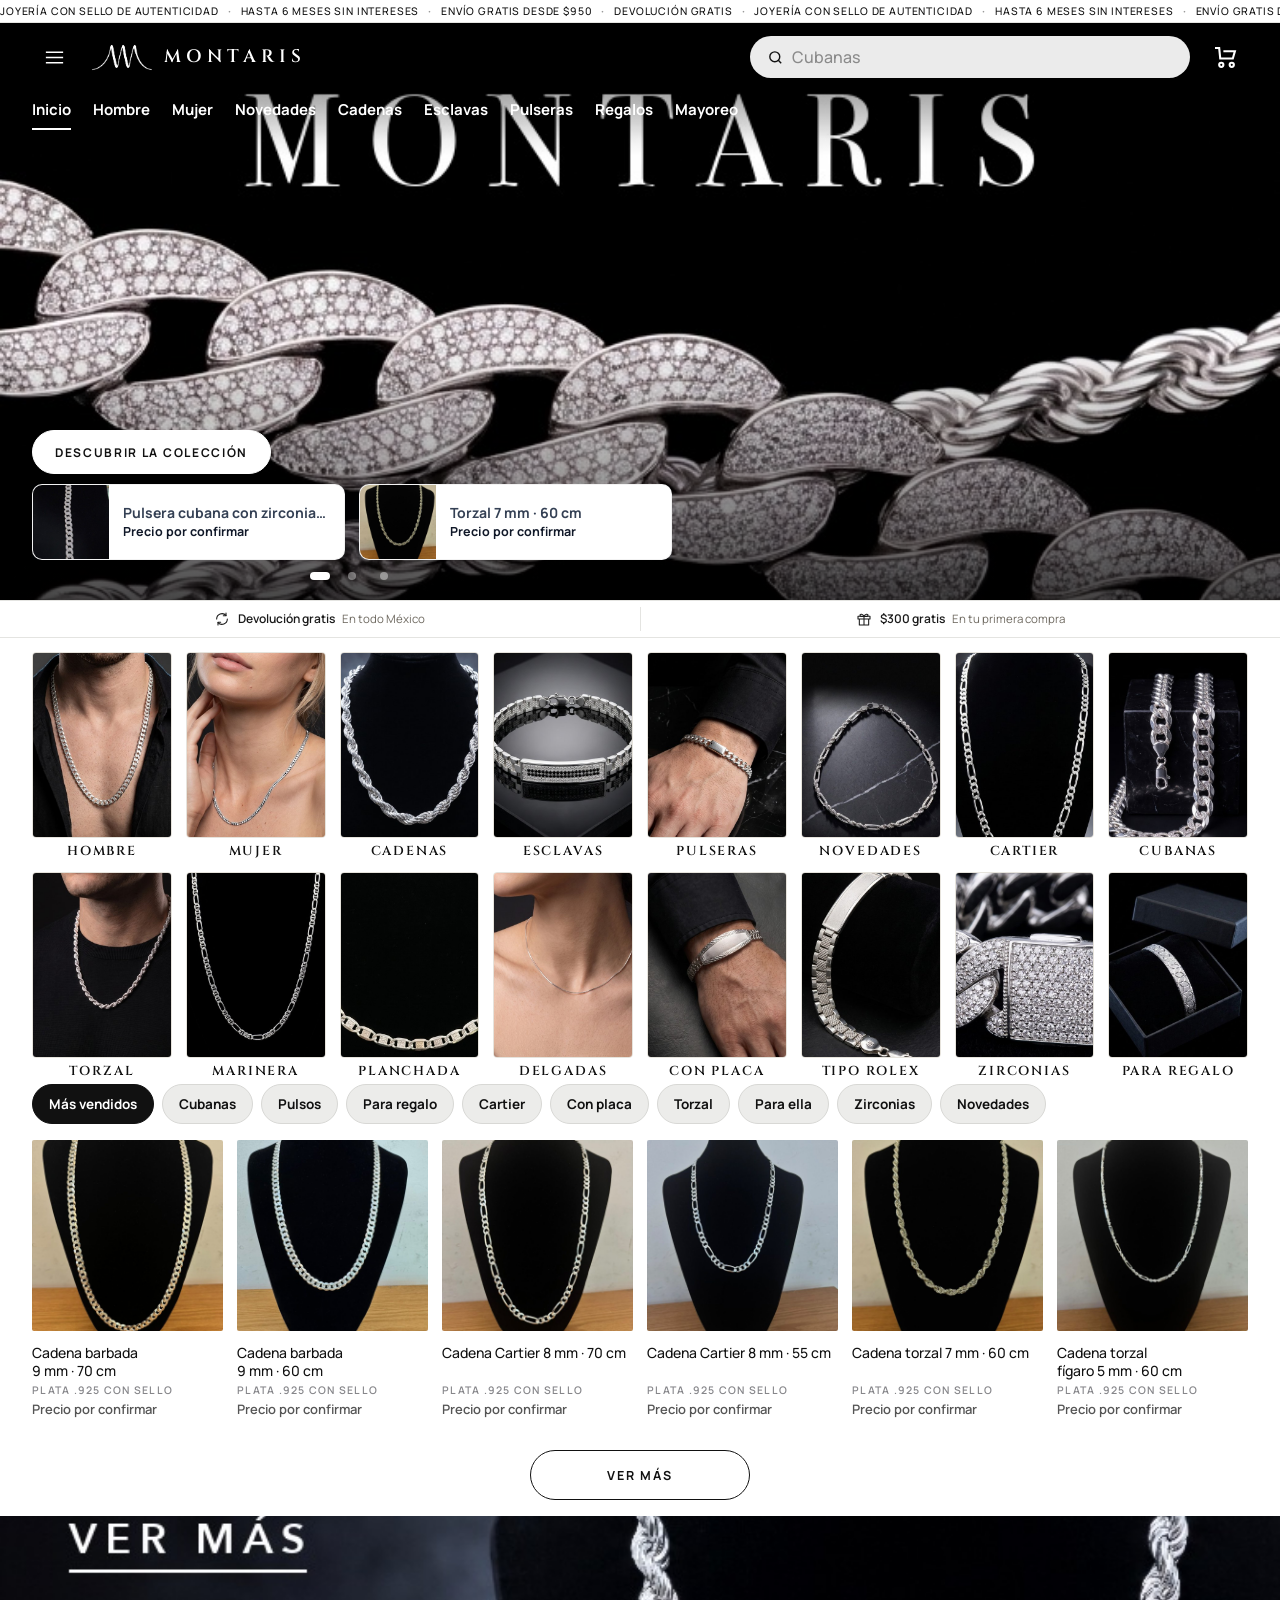
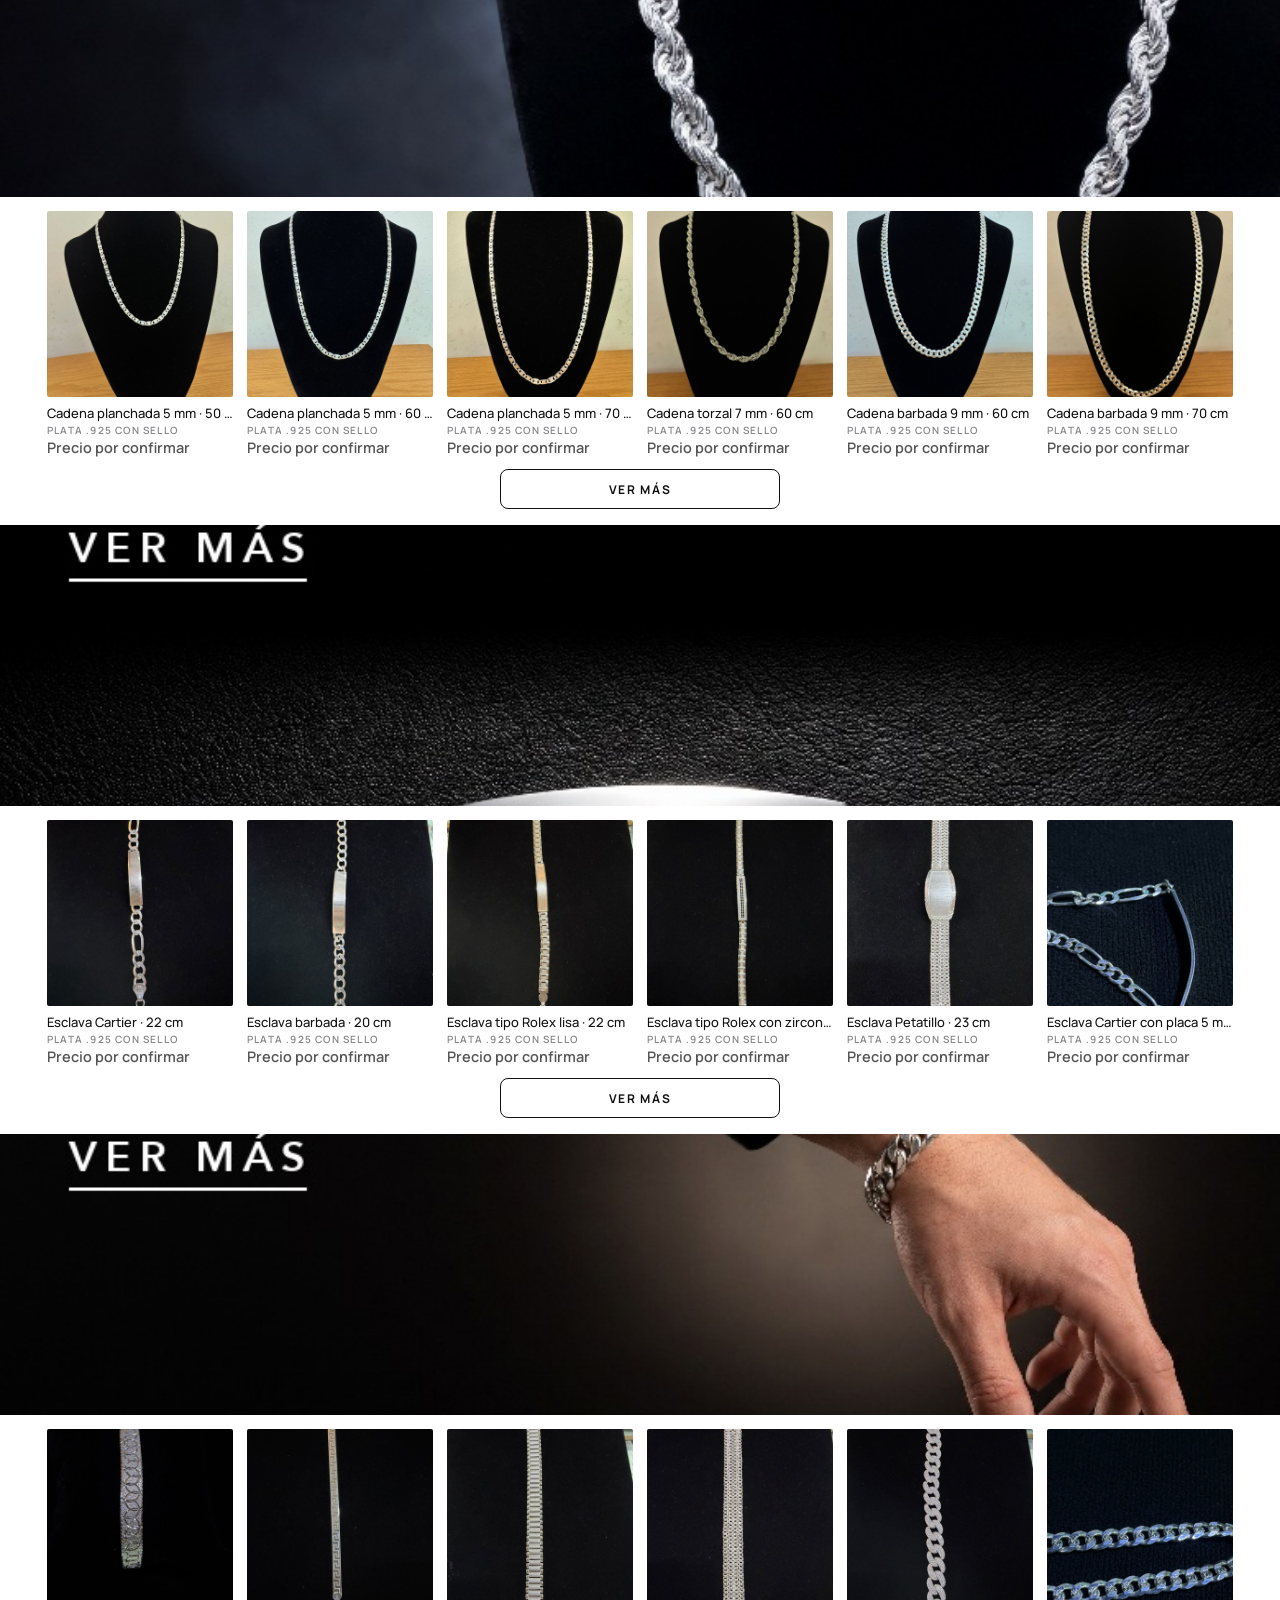
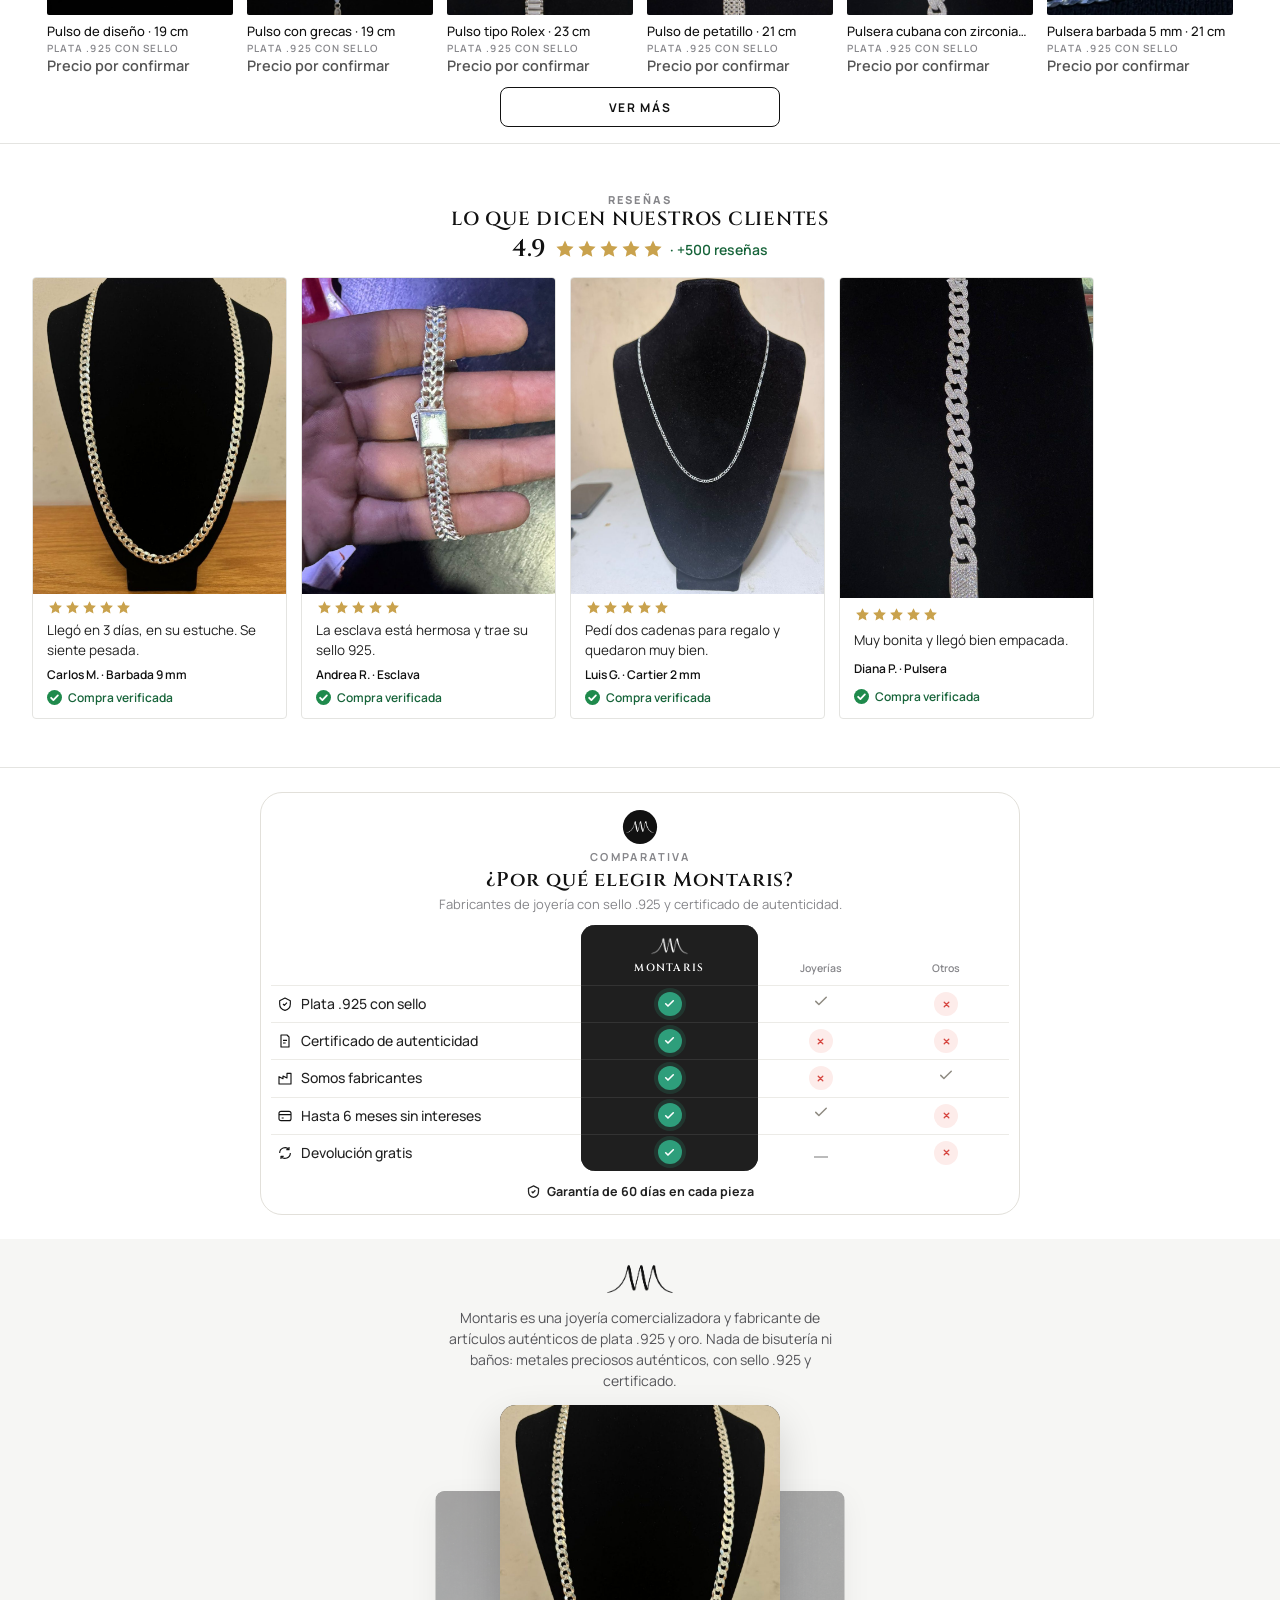
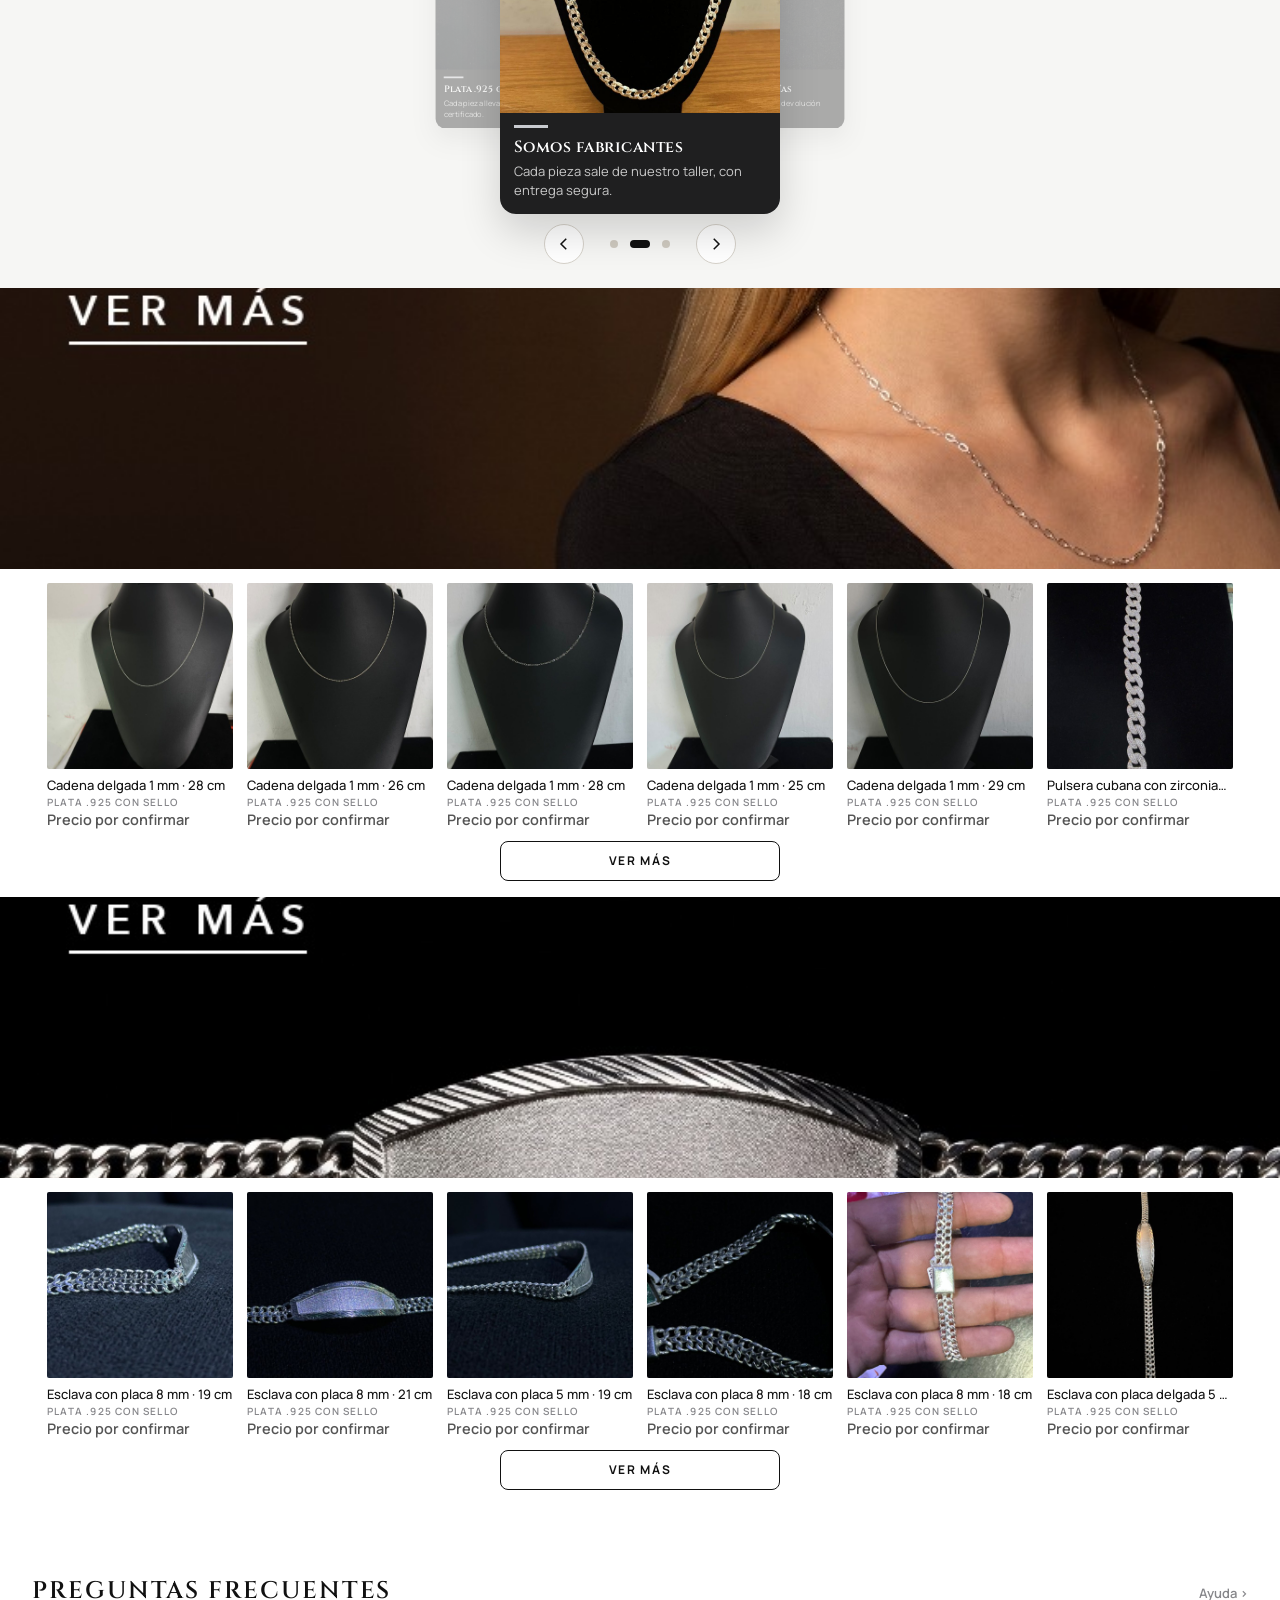
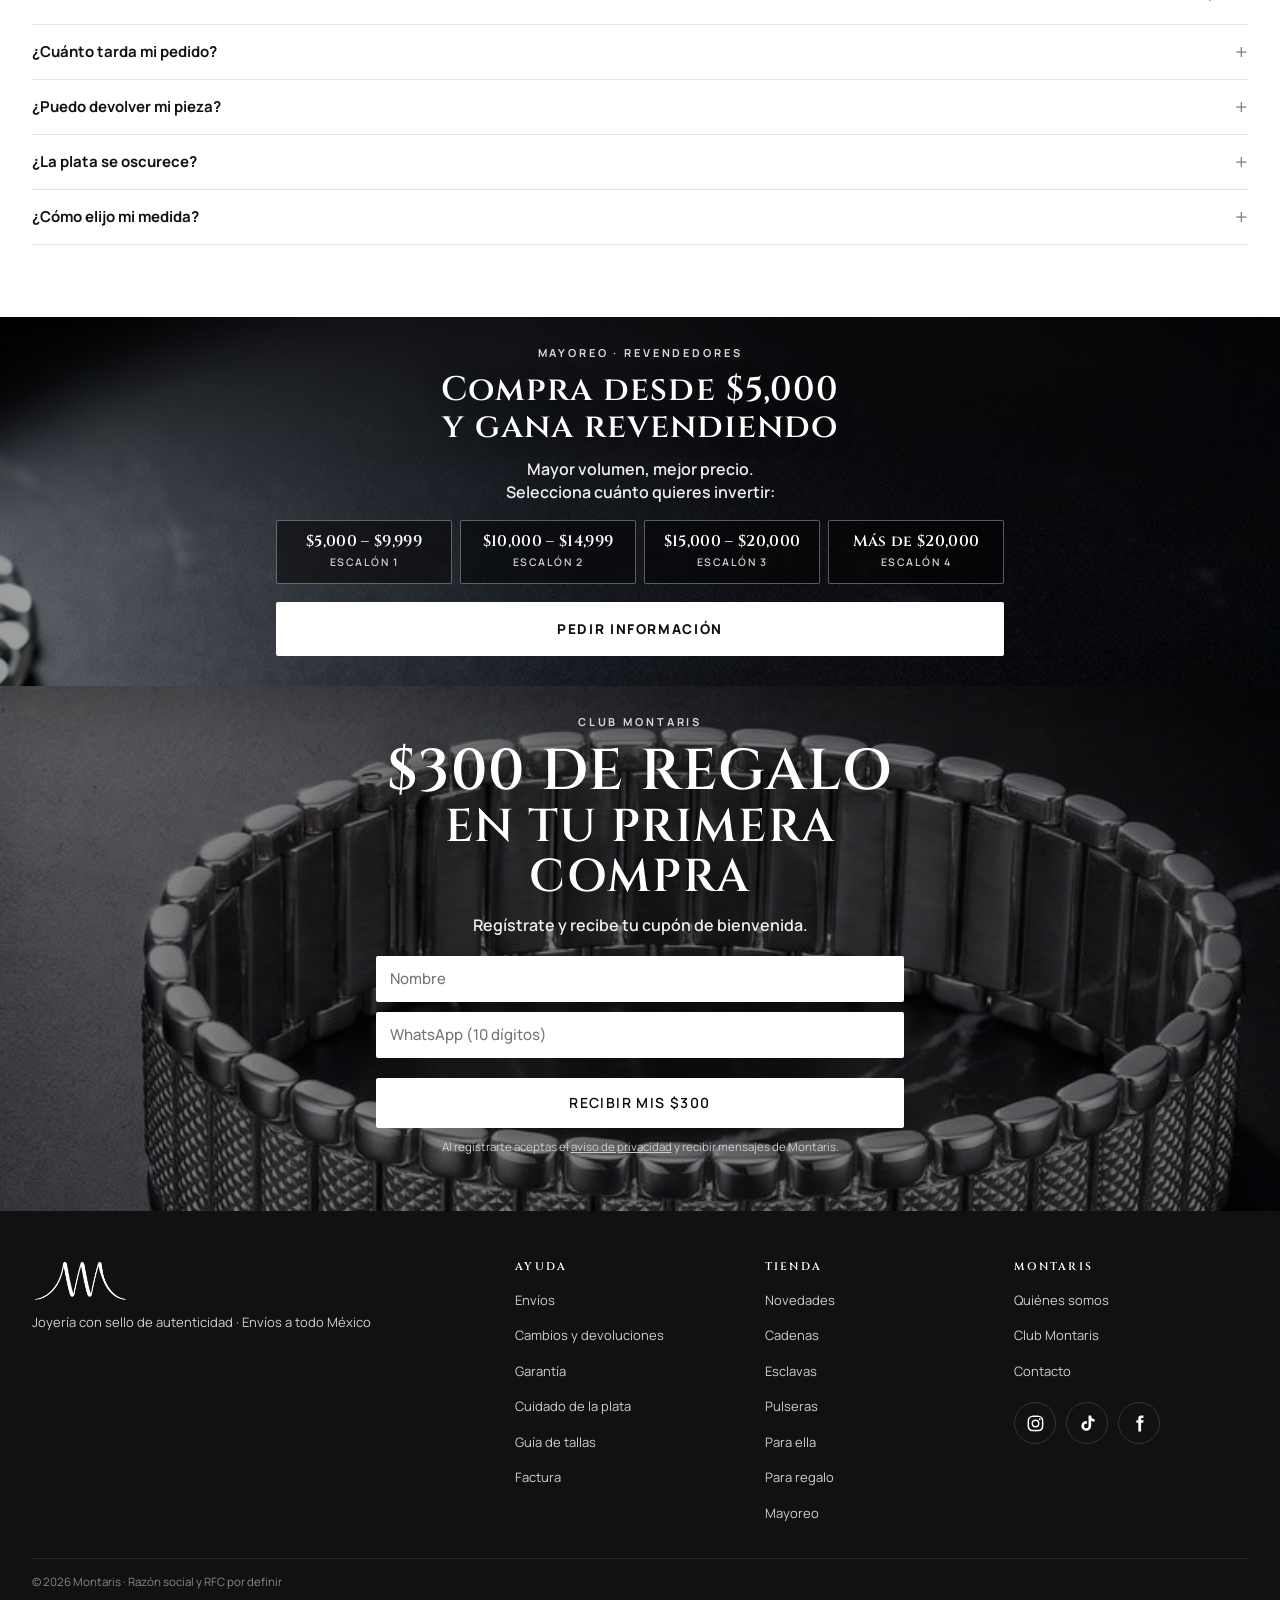
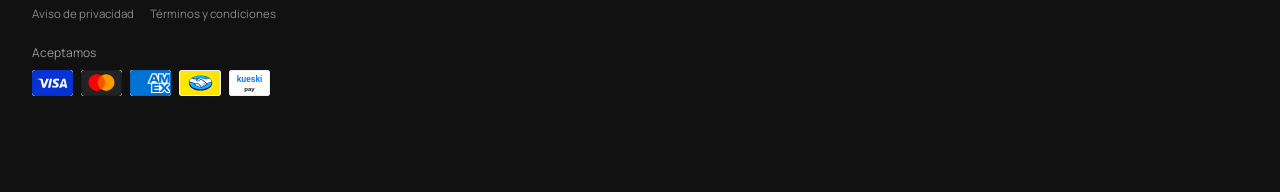
==== commit fba5f6d1: "Ocultar el peso en gramos en toda la web Tarjetas, mini tarjetas del hero, ficha, quick-add, filtros" ====
--- a/index.html
+++ b/index.html
@@ -3,7 +3,7 @@
 <meta charset="utf-8">
 <title>Montaris</title>
 <link rel="stylesheet" href="https://fonts.googleapis.com/css2?family=Archivo:wdth,wght@112,700;125,800&family=Bodoni+Moda:opsz,wght@6..96,400&family=Cinzel:wght@600;700&family=Manrope:wght@400;500;600;700;800&display=swap">
-<link rel="stylesheet" href="menu.css?v=1792805124">
+<link rel="stylesheet" href="menu.css?v=1792809692">
 <style>
 html,body{overflow-x:clip}body{touch-action:pan-y}
 
@@ -960,10 +960,10 @@
       <svg class="cmp-sello" viewBox="0 0 160 160" aria-hidden="true"><use href="#sello" width="160" height="160"/></svg>
       <p class="cmp-eb">Comparativa</p>
       <h2>¿Por qué elegir Montaris?</h2>
-      <p class="cmp-sub">Fabricantes de joyería con sello de autenticidad y peso en gramos.</p>
+      <p class="cmp-sub">Fabricantes de joyería con sello .925 y certificado de autenticidad.</p>
       <table class="cmp-t"><tbody>
         <tr><td class="fe"></td><td class="hc hd"><img src="img/logo-mm-blanco.png" alt="" width="44" height="20"><span>MONTARIS</span></td><td class="c h">Joyerías</td><td class="c h">Otros</td></tr>
-        <tr><td class="fe"><span><svg viewBox="0 0 24 24"><path d="M12 3l8 4v5c0 5-3.5 8.5-8 9.5-4.5-1-8-4.5-8-9.5V7z"/><path d="M9 12l2 2 4-4"/></svg>Plata .925 con sello</span></td><td class="hc"><span class="yh"><svg viewBox="0 0 24 24"><path d="M5 12.5l4.2 4.2L19 7"/></svg></span></td><td class="c"><span class="ok"><svg viewBox="0 0 24 24"><path d="M5 12.5l4.2 4.2L19 7"/></svg></span></td><td class="c"><span class="no"><svg viewBox="0 0 24 24"><path d="M7 7l10 10M17 7 7 17"/></svg></span></td></tr><tr><td class="fe"><span><svg viewBox="0 0 24 24"><path d="M6 8h12l2 12H4z"/><circle cx="12" cy="5.5" r="2.2"/></svg>Peso en gramos en cada pieza</span></td><td class="hc"><span class="yh"><svg viewBox="0 0 24 24"><path d="M5 12.5l4.2 4.2L19 7"/></svg></span></td><td class="c"><span class="no"><svg viewBox="0 0 24 24"><path d="M7 7l10 10M17 7 7 17"/></svg></span></td><td class="c"><span class="no"><svg viewBox="0 0 24 24"><path d="M7 7l10 10M17 7 7 17"/></svg></span></td></tr><tr><td class="fe"><span><svg viewBox="0 0 24 24"><path d="M3 21V10l6 3V9l6 3V5h6v16z"/></svg>Somos fabricantes</span></td><td class="hc"><span class="yh"><svg viewBox="0 0 24 24"><path d="M5 12.5l4.2 4.2L19 7"/></svg></span></td><td class="c"><span class="no"><svg viewBox="0 0 24 24"><path d="M7 7l10 10M17 7 7 17"/></svg></span></td><td class="c"><span class="ok"><svg viewBox="0 0 24 24"><path d="M5 12.5l4.2 4.2L19 7"/></svg></span></td></tr><tr><td class="fe"><span><svg viewBox="0 0 24 24"><rect x="3" y="5" width="18" height="14" rx="3"/><path d="M3 10h18M7 15h3"/></svg>Hasta 6 meses sin intereses</span></td><td class="hc"><span class="yh"><svg viewBox="0 0 24 24"><path d="M5 12.5l4.2 4.2L19 7"/></svg></span></td><td class="c"><span class="ok"><svg viewBox="0 0 24 24"><path d="M5 12.5l4.2 4.2L19 7"/></svg></span></td><td class="c"><span class="no"><svg viewBox="0 0 24 24"><path d="M7 7l10 10M17 7 7 17"/></svg></span></td></tr><tr><td class="fe"><span><svg viewBox="0 0 24 24"><path d="M4 12a8 8 0 0 1 14-5.3M20 12a8 8 0 0 1-14 5.3"/><path d="M18 3v4h-4M6 21v-4h4"/></svg>Devolución gratis</span></td><td class="hc last"><span class="yh"><svg viewBox="0 0 24 24"><path d="M5 12.5l4.2 4.2L19 7"/></svg></span></td><td class="c"><span class="half"></span></td><td class="c"><span class="no"><svg viewBox="0 0 24 24"><path d="M7 7l10 10M17 7 7 17"/></svg></span></td></tr>
+        <tr><td class="fe"><span><svg viewBox="0 0 24 24"><path d="M12 3l8 4v5c0 5-3.5 8.5-8 9.5-4.5-1-8-4.5-8-9.5V7z"/><path d="M9 12l2 2 4-4"/></svg>Plata .925 con sello</span></td><td class="hc"><span class="yh"><svg viewBox="0 0 24 24"><path d="M5 12.5l4.2 4.2L19 7"/></svg></span></td><td class="c"><span class="ok"><svg viewBox="0 0 24 24"><path d="M5 12.5l4.2 4.2L19 7"/></svg></span></td><td class="c"><span class="no"><svg viewBox="0 0 24 24"><path d="M7 7l10 10M17 7 7 17"/></svg></span></td></tr><tr><td class="fe"><span><svg viewBox="0 0 24 24"><path d="M6 3h9l3 3v15H6z"/><path d="M9 11h6M9 15h4"/></svg>Certificado de autenticidad</span></td><td class="hc"><span class="yh"><svg viewBox="0 0 24 24"><path d="M5 12.5l4.2 4.2L19 7"/></svg></span></td><td class="c"><span class="no"><svg viewBox="0 0 24 24"><path d="M7 7l10 10M17 7 7 17"/></svg></span></td><td class="c"><span class="no"><svg viewBox="0 0 24 24"><path d="M7 7l10 10M17 7 7 17"/></svg></span></td></tr><tr><td class="fe"><span><svg viewBox="0 0 24 24"><path d="M3 21V10l6 3V9l6 3V5h6v16z"/></svg>Somos fabricantes</span></td><td class="hc"><span class="yh"><svg viewBox="0 0 24 24"><path d="M5 12.5l4.2 4.2L19 7"/></svg></span></td><td class="c"><span class="no"><svg viewBox="0 0 24 24"><path d="M7 7l10 10M17 7 7 17"/></svg></span></td><td class="c"><span class="ok"><svg viewBox="0 0 24 24"><path d="M5 12.5l4.2 4.2L19 7"/></svg></span></td></tr><tr><td class="fe"><span><svg viewBox="0 0 24 24"><rect x="3" y="5" width="18" height="14" rx="3"/><path d="M3 10h18M7 15h3"/></svg>Hasta 6 meses sin intereses</span></td><td class="hc"><span class="yh"><svg viewBox="0 0 24 24"><path d="M5 12.5l4.2 4.2L19 7"/></svg></span></td><td class="c"><span class="ok"><svg viewBox="0 0 24 24"><path d="M5 12.5l4.2 4.2L19 7"/></svg></span></td><td class="c"><span class="no"><svg viewBox="0 0 24 24"><path d="M7 7l10 10M17 7 7 17"/></svg></span></td></tr><tr><td class="fe"><span><svg viewBox="0 0 24 24"><path d="M4 12a8 8 0 0 1 14-5.3M20 12a8 8 0 0 1-14 5.3"/><path d="M18 3v4h-4M6 21v-4h4"/></svg>Devolución gratis</span></td><td class="hc last"><span class="yh"><svg viewBox="0 0 24 24"><path d="M5 12.5l4.2 4.2L19 7"/></svg></span></td><td class="c"><span class="half"></span></td><td class="c"><span class="no"><svg viewBox="0 0 24 24"><path d="M7 7l10 10M17 7 7 17"/></svg></span></td></tr>
       </tbody></table>
       <p class="cmp-ft"><svg viewBox="0 0 24 24"><path d="M12 3l8 4v5c0 5-3.5 8.5-8 9.5-4.5-1-8-4.5-8-9.5V7z"/><path d="M9 12l2 2 4-4"/></svg>Garantía de 60 días en cada pieza</p>
     </div>
@@ -973,9 +973,9 @@
   <section class="sec qs" id="qs"><div class="wrap">
     <div class="qs-hd">
       <img class="qs-logo" src="img/logo-mm-negro.png" alt="Montaris" width="70" height="32">
-      <p>Montaris es una joyería comercializadora y fabricante de artículos auténticos de plata .925 y oro. Nada de bisutería ni baños: metales preciosos auténticos, con sello y peso en gramos.</p>
+      <p>Montaris es una joyería comercializadora y fabricante de artículos auténticos de plata .925 y oro. Nada de bisutería ni baños: metales preciosos auténticos, con sello .925 y certificado.</p>
     </div>
-    <div class="st" id="qst"><div class="cd"><div class="im"><img src="img/prod/36_L-07_esclava-cartier-22cm/1.jpg" alt="Plata .925 con sello" loading="lazy" width="900" height="1200"></div><div class="bd"><div class="ln"></div><h3>Plata .925 con sello</h3><p>Cada pieza lleva su sello 925 y su peso en gramos.</p></div></div><div class="cd"><div class="im"><img src="img/prod/50_L-07_cadena-barbada-70cm/2.jpg" alt="Somos fabricantes" loading="lazy" width="900" height="1200"></div><div class="bd"><div class="ln"></div><h3>Somos fabricantes</h3><p>Cada pieza sale de nuestro taller, con entrega segura.</p></div></div><div class="cd"><div class="im"><img src="img/prod/27_L-12_esclava-petatillo-23cm/1.jpg" alt="Garantía de 60 días" loading="lazy" width="900" height="1200"></div><div class="bd"><div class="ln"></div><h3>Garantía de 60 días</h3><p>Respaldo en cada pieza y devolución gratis.</p></div></div></div>
+    <div class="st" id="qst"><div class="cd"><div class="im"><img src="img/prod/36_L-07_esclava-cartier-22cm/1.jpg" alt="Plata .925 con sello" loading="lazy" width="900" height="1200"></div><div class="bd"><div class="ln"></div><h3>Plata .925 con sello</h3><p>Cada pieza lleva su sello .925 y su certificado.</p></div></div><div class="cd"><div class="im"><img src="img/prod/50_L-07_cadena-barbada-70cm/2.jpg" alt="Somos fabricantes" loading="lazy" width="900" height="1200"></div><div class="bd"><div class="ln"></div><h3>Somos fabricantes</h3><p>Cada pieza sale de nuestro taller, con entrega segura.</p></div></div><div class="cd"><div class="im"><img src="img/prod/27_L-12_esclava-petatillo-23cm/1.jpg" alt="Garantía de 60 días" loading="lazy" width="900" height="1200"></div><div class="bd"><div class="ln"></div><h3>Garantía de 60 días</h3><p>Respaldo en cada pieza y devolución gratis.</p></div></div></div>
     <div class="nv"><button type="button" class="nb pv" aria-label="Anterior"><svg viewBox="0 0 24 24"><path d="M15 5l-7 7 7 7"/></svg></button><div class="dt"></div><button type="button" class="nb nx" aria-label="Siguiente"><svg viewBox="0 0 24 24"><path d="M9 5l7 7-7 7"/></svg></button></div>
   </div></section>
 
@@ -1036,11 +1036,11 @@
 
 <div class="toast" id="toast" role="status"></div>
 
-<script src="catalogo.js?v=1792805124" charset="utf-8"></script>
-<script src="bolsa.js?v=1792805124" charset="utf-8"></script>
-<script src="menu.js?v=1792805124" charset="utf-8"></script>
+<script src="catalogo.js?v=1792809692" charset="utf-8"></script>
+<script src="bolsa.js?v=1792809692" charset="utf-8"></script>
+<script src="menu.js?v=1792809692" charset="utf-8"></script>
 <script>
-// Portada Montaris. El catálogo viene de catalogo.js?v=1792805124 (const CAT). precio:null = "Precio por confirmar".
+// Portada Montaris. El catálogo viene de catalogo.js?v=1792809692 (const CAT). precio:null = "Precio por confirmar".
 const byId={};CAT.forEach(p=>byId[p.id]=p);
 const SUBT={'cadenas/cartier':'Cadenas Cartier','cadenas/barbada':'Cadenas barbadas','cadenas/torzal':'Cadenas torzal','cadenas/marinera':'Cadenas marineras','cadenas/planchada':'Cadenas planchadas','cadenas/delgadas':'Cadenas delgadas','esclavas/placa':'Esclavas con placa','esclavas/petatillo':'Esclava Petatillo','esclavas/rolex':'Esclavas tipo Rolex','esclavas/barbada':'Esclava barbada','esclavas/cartier':'Esclavas Cartier','pulseras/diseno':'Pulsos de diseño','pulseras/cubana':'Cubana con zirconias','pulseras/pulsos':'Pulsos'};
 const ORD=[...CAT].sort((a,b)=>(b.etiquetas.includes('nuevo')-a.etiquetas.includes('nuevo'))||(b.id-a.id));
@@ -1056,7 +1056,7 @@
 const fmt=n=>'$'+n.toLocaleString('es-MX');
 const precio=p=>p.precio?fmt(p.precio):'Precio por confirmar';
 const url=p=>'producto.html?id='+p.id;
-const card=p=>`<article class="p" data-id="${p.id}"><div class="ph"><a class="pl" href="${url(p)}" tabindex="-1" aria-hidden="true"><img src="img/prod/${p.carpeta}/c.jpg" alt="${p.nombre}" loading="lazy" width="800" height="800"></a><button class="plus" type="button" aria-label="Agregar ${p.nombre} al carrito" data-id="${p.id}">+</button></div><h3><a href="${url(p)}">${p.nombre}</a></h3><span class="ley">${p.peso} · Plata .925</span><span class="pr${p.precio?'':' pc'}">${precio(p)}</span></article>`;
+const card=p=>`<article class="p" data-id="${p.id}"><div class="ph"><a class="pl" href="${url(p)}" tabindex="-1" aria-hidden="true"><img src="img/prod/${p.carpeta}/c.jpg" alt="${p.nombre}" loading="lazy" width="800" height="800"></a><button class="plus" type="button" aria-label="Agregar ${p.nombre} al carrito" data-id="${p.id}">+</button></div><h3><a href="${url(p)}">${p.nombre}</a></h3><span class="ley">Plata .925 con sello</span><span class="pr${p.precio?'':' pc'}">${precio(p)}</span></article>`;
 
 // pestañas (como Boxroom): Más vendidos · Cubanas · Pulsos · Para regalo
 const TABS=[
@@ -1113,7 +1113,7 @@
  const HC={28:[28,52],51:[51,50],41:[41,38],13:[13,11],50:[50,51],48:[48,49],52:[52,44]};
  const tipo=p=>(p.nombre.match(/cartier|barbada|torzal|marinera|planchada|figaro|fígaro/i)||[p.tipo||''])[0].toUpperCase();
  const dos=p=>{const [a,b]=p.nombre.replace(/^Cadena\s+/i,'').split(' · ');const m=a.match(/^(.*?)\s+(\d[\d.]*\s*mm)$/);return m?[m[1].charAt(0).toUpperCase()+m[1].slice(1),m[2]+(b?' · '+b:'')]:[a,b||'']};
- const mini=p=>{const [l1,l2]=dos(p);return `<a class="hcard" href="${url(p)}" aria-label="${p.nombre}"><span class="hc-pic"><img src="img/prod/${p.carpeta}/c.jpg" alt="" width="160" height="160" loading="lazy"></span><span class="hc-in"><b><span>${l1}</span><span>${l2}</span></b><span class="hc-g">${p.peso}</span><span class="hc-p">${precio(p)}</span></span></a>`};
+ const mini=p=>{const [l1,l2]=dos(p);return `<a class="hcard" href="${url(p)}" aria-label="${p.nombre}"><span class="hc-pic"><img src="img/prod/${p.carpeta}/c.jpg" alt="" width="160" height="160" loading="lazy"></span><span class="hc-in"><b><span>${l1}</span><span>${l2}</span></b><span class="hc-p">${precio(p)}</span></span></a>`};
  hc.innerHTML=ss.map((x,j)=>`<div class="hgrp${j?'':' on'}">${(HC[x.dataset.id]||[+x.dataset.id]).map(k=>byId[k]).filter(Boolean).map(mini).join('')}</div>`).join('');
  const gs=[...hc.children];
  const tl=[...document.querySelectorAll('#hs-tl .hs-t')];
@@ -1124,7 +1124,7 @@
  corre()})();
 (function(){const els=[...document.querySelectorAll('main .sec > .wrap, #bloques .sec > .wrap')];els.forEach(e=>e.classList.add('rv'));if(!('IntersectionObserver' in window)){els.forEach(e=>e.classList.add('in'));return}const io=new IntersectionObserver(es=>es.forEach(x=>{if(x.isIntersecting){x.target.classList.add('in');io.unobserve(x.target)}}),{threshold:.15});els.forEach(e=>io.observe(e));setTimeout(()=>els.forEach(e=>e.classList.add('in')),4000)})();
 
-// bolsa: bolsa.js?v=1792805124 guarda, cuenta (#n) y trae su panel (se abre con el ícono de bolsa, "Comprar" va a pago.html)
+// bolsa: bolsa.js?v=1792809692 guarda, cuenta (#n) y trae su panel (se abre con el ícono de bolsa, "Comprar" va a pago.html)
 const toast=document.getElementById('toast');
 function aviso(t){toast.textContent=t;toast.classList.add('on');clearTimeout(toast._t);toast._t=setTimeout(()=>toast.classList.remove('on'),1800)}
 const hayB=()=>window.Bolsa&&typeof Bolsa.agregar==='function';
@@ -1135,8 +1135,8 @@
 document.addEventListener('click',e=>{const a=e.target.closest('.plus');if(!a)return;e.preventDefault();e.stopPropagation();agrega(+a.dataset.id);a.classList.add('ok');a.textContent='✓'});
 document.getElementById('btn-bolsa').addEventListener('click',()=>{if(!hayB())aviso(nLocal?nLocal+(nLocal>1?' piezas':' pieza')+' en tu carrito':'Tu carrito está vacío')});
 
-// soporte: los demás botones de soporte abren el mismo panel que #btn-soporte (lo arma menu.js?v=1792805124)
-// (los botones data-soporte los engancha menu.js?v=1792805124)
+// soporte: los demás botones de soporte abren el mismo panel que #btn-soporte (lo arma menu.js?v=1792809692)
+// (los botones data-soporte los engancha menu.js?v=1792809692)
 
 // header siempre visible: negro al bajar
 (function(){const hdr=document.getElementById('hdr');let tk=false;
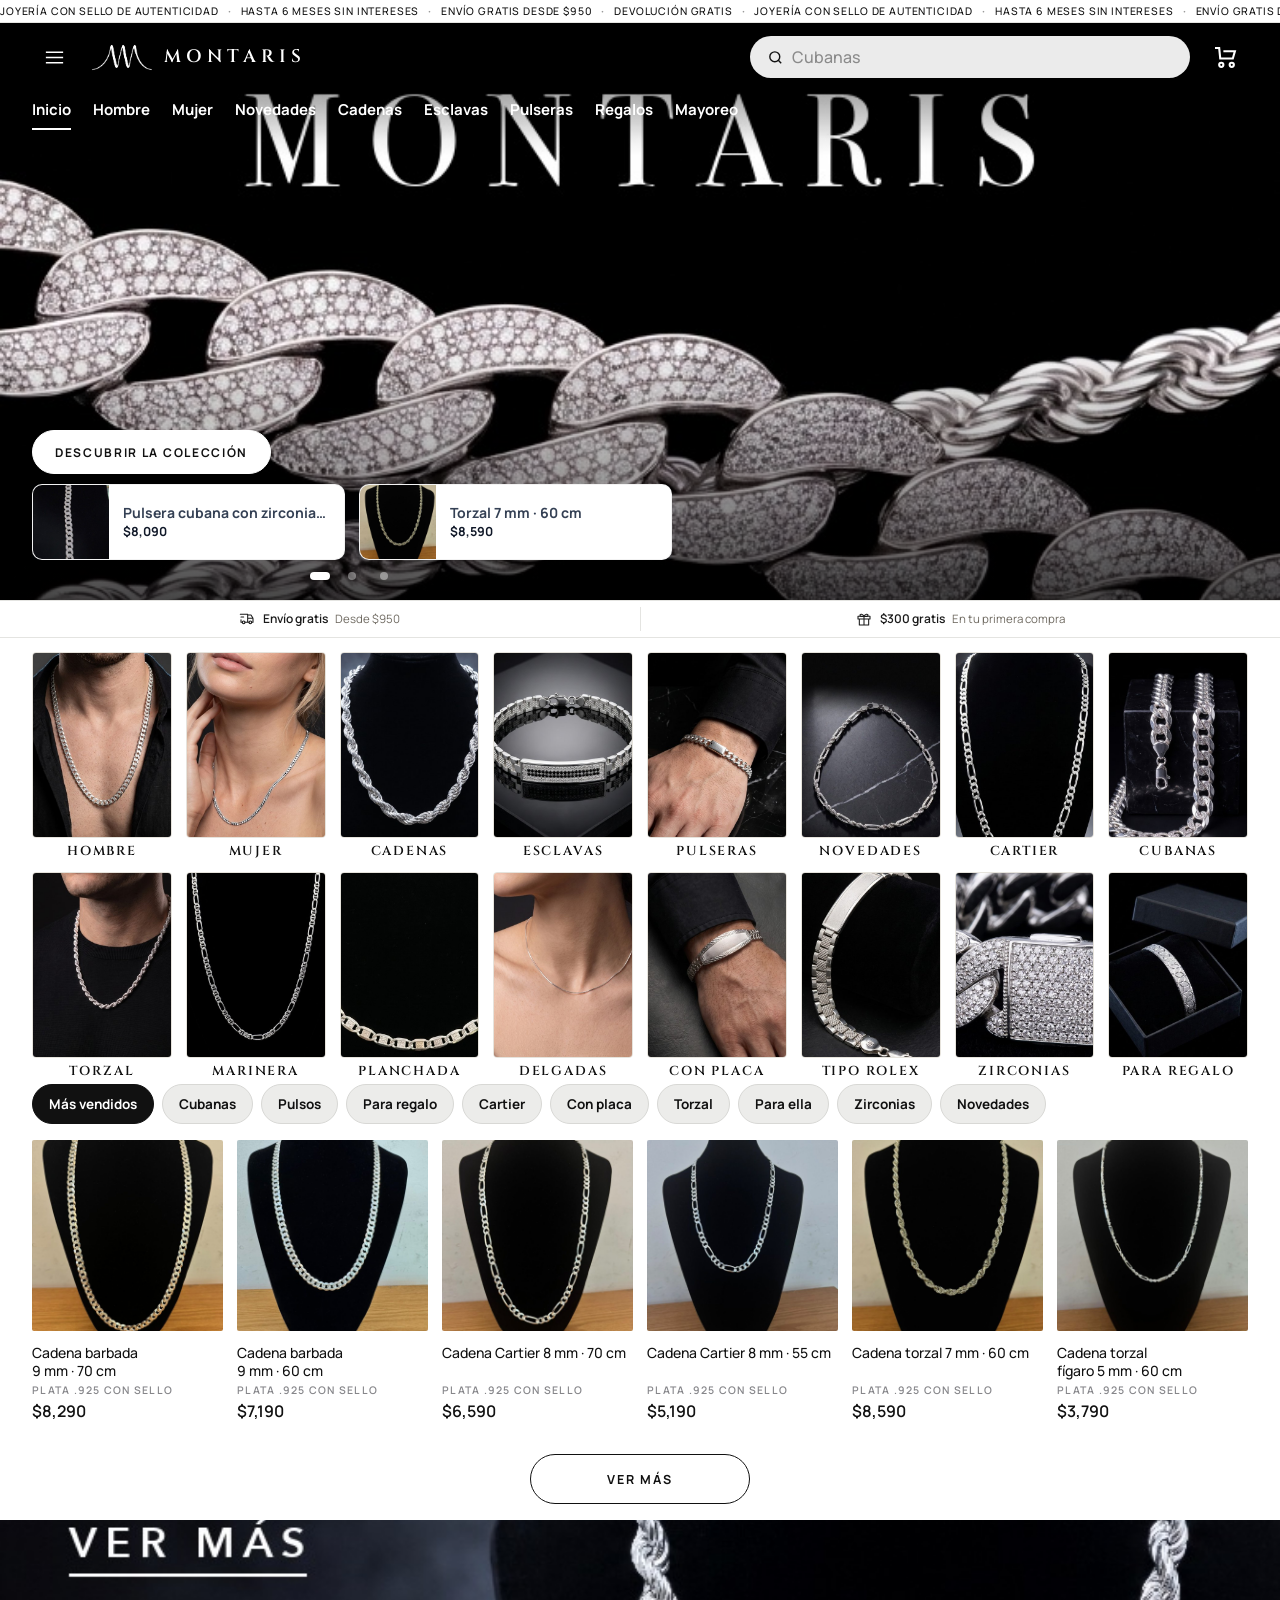
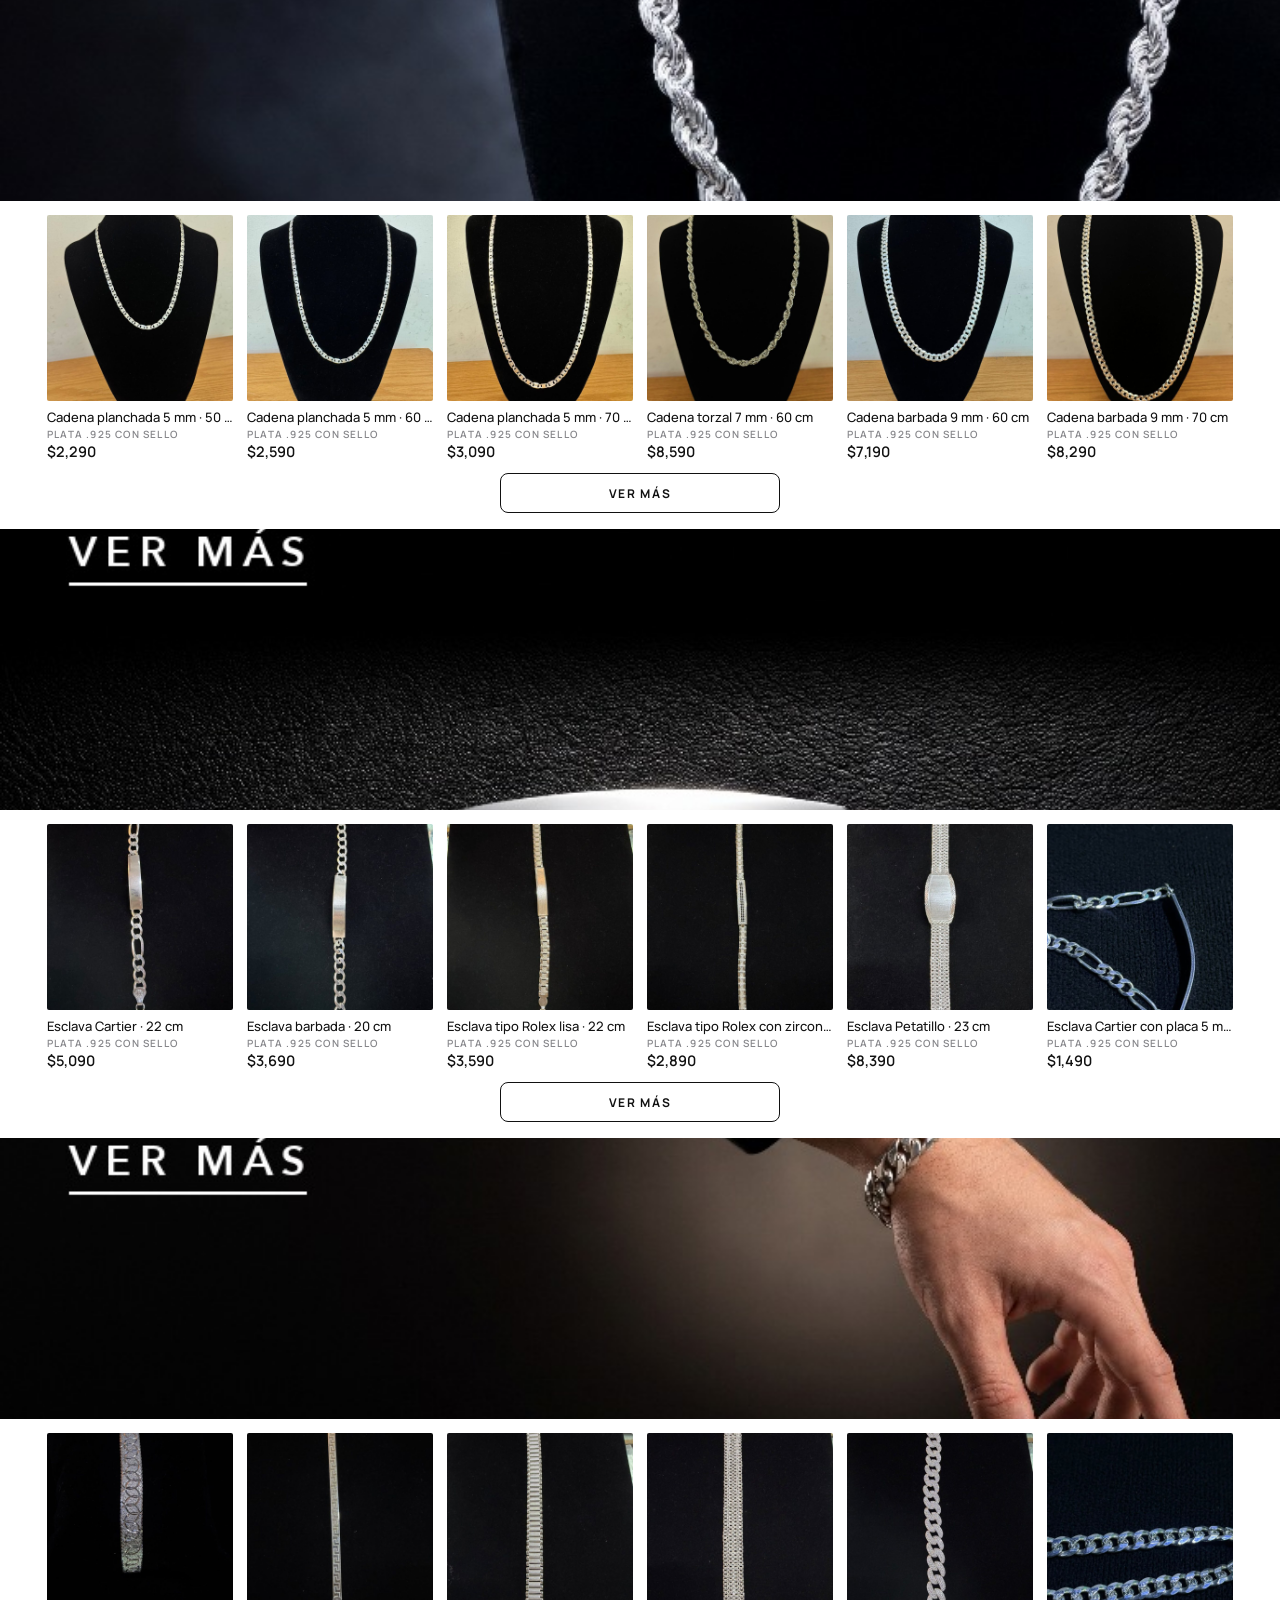
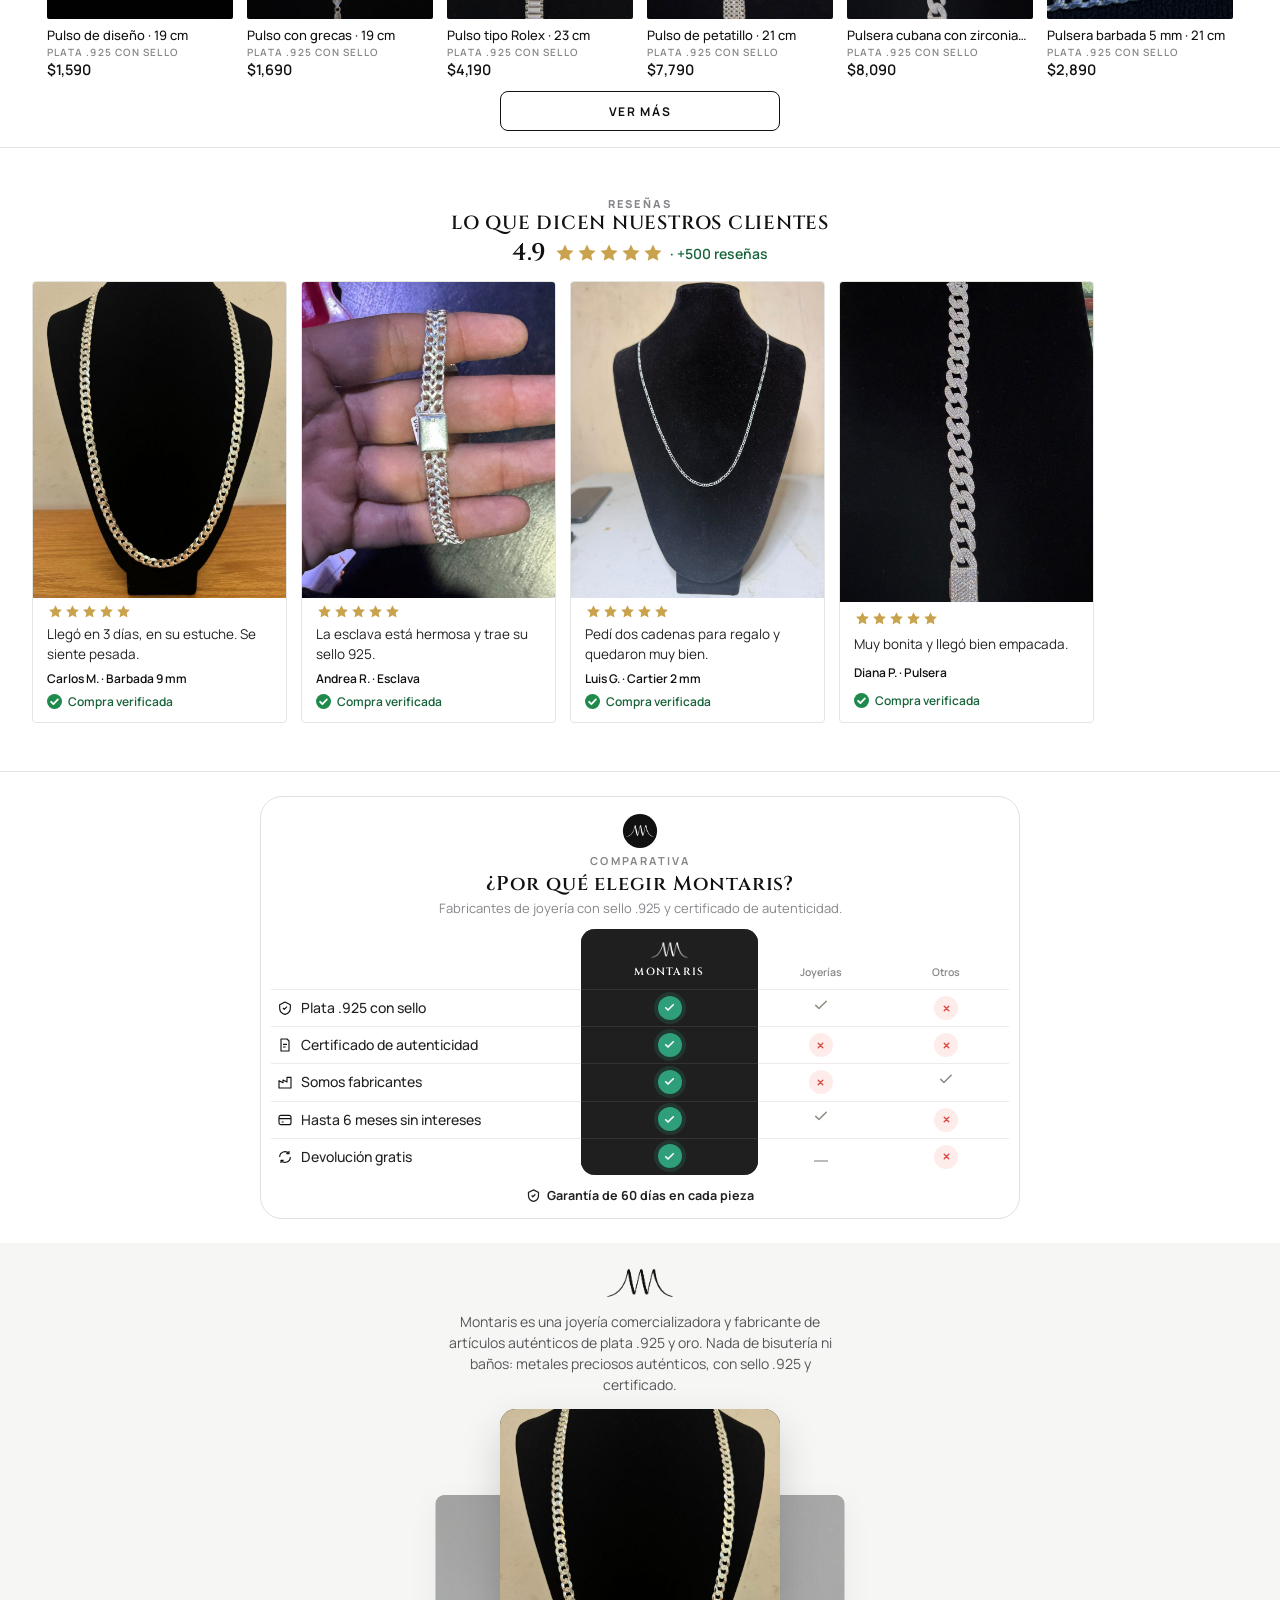
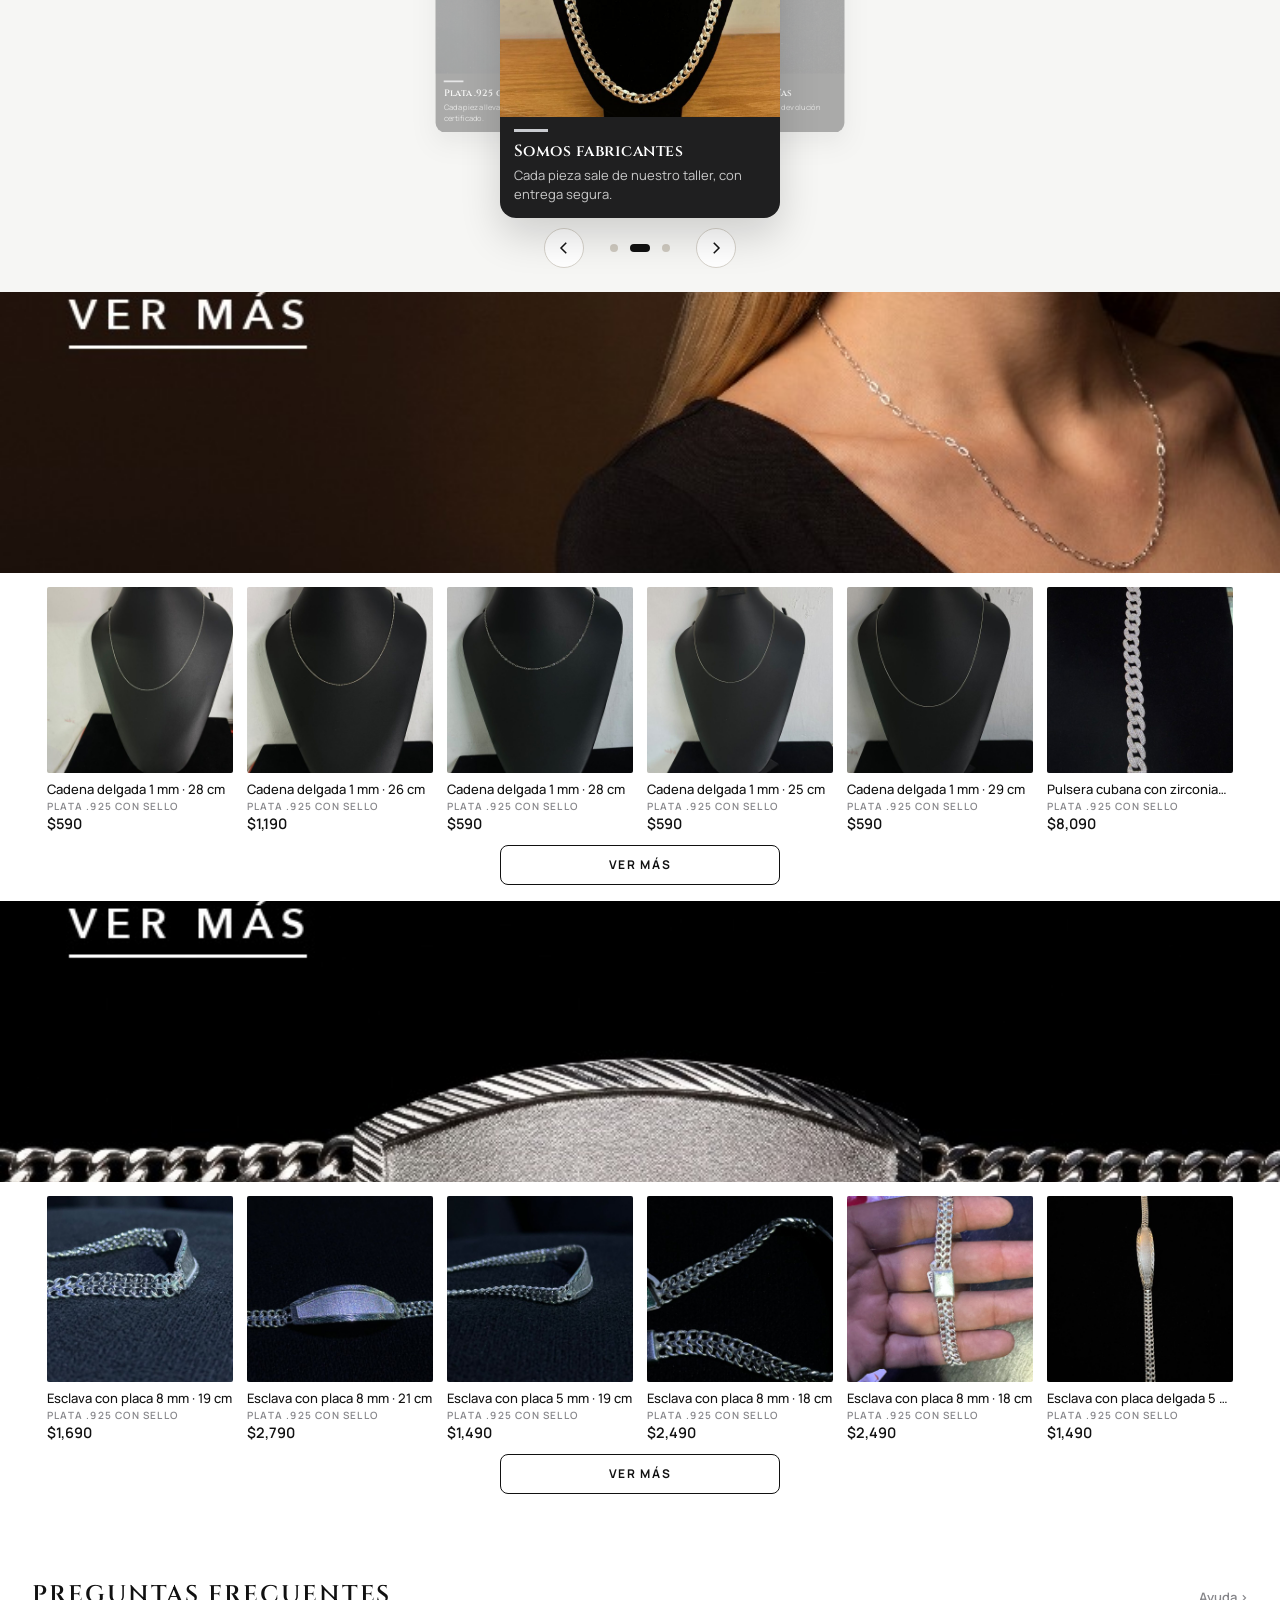
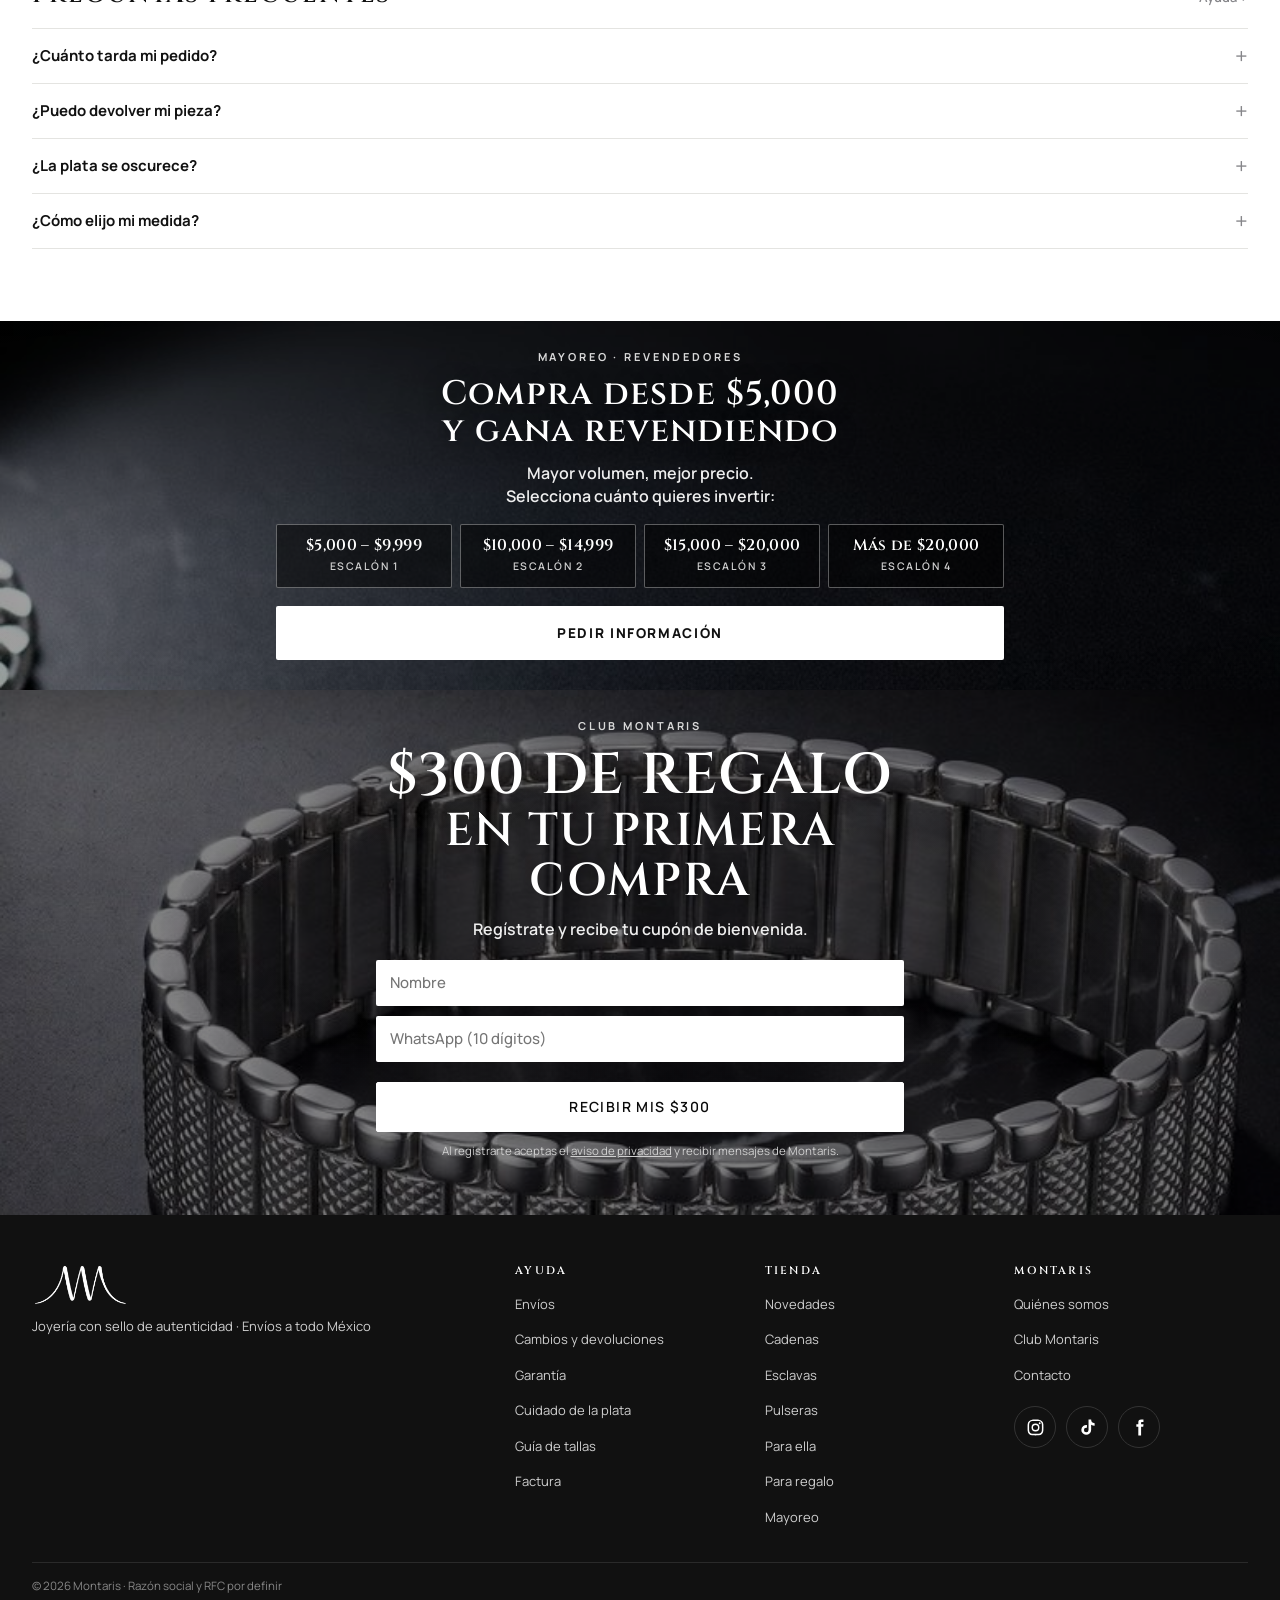
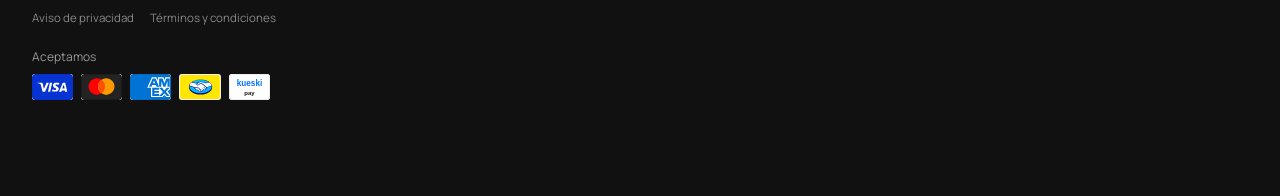
==== commit c0f2dade: "Precios aprobados en las 55 piezas: tarjetas, ficha, carrito, pago, orden por precio y 6 MSI Co-Auth" ====
--- a/index.html
+++ b/index.html
@@ -3,7 +3,7 @@
 <meta charset="utf-8">
 <title>Montaris</title>
 <link rel="stylesheet" href="https://fonts.googleapis.com/css2?family=Archivo:wdth,wght@112,700;125,800&family=Bodoni+Moda:opsz,wght@6..96,400&family=Cinzel:wght@600;700&family=Manrope:wght@400;500;600;700;800&display=swap">
-<link rel="stylesheet" href="menu.css?v=1792809692">
+<link rel="stylesheet" href="menu.css?v=1792836899">
 <style>
 html,body{overflow-x:clip}body{touch-action:pan-y}
 
@@ -1036,11 +1036,11 @@
 
 <div class="toast" id="toast" role="status"></div>
 
-<script src="catalogo.js?v=1792809692" charset="utf-8"></script>
-<script src="bolsa.js?v=1792809692" charset="utf-8"></script>
-<script src="menu.js?v=1792809692" charset="utf-8"></script>
+<script src="catalogo.js?v=1792836899" charset="utf-8"></script>
+<script src="bolsa.js?v=1792836899" charset="utf-8"></script>
+<script src="menu.js?v=1792836899" charset="utf-8"></script>
 <script>
-// Portada Montaris. El catálogo viene de catalogo.js?v=1792809692 (const CAT). precio:null = "Precio por confirmar".
+// Portada Montaris. El catálogo viene de catalogo.js?v=1792836899 (const CAT), con precio con IVA por pieza.
 const byId={};CAT.forEach(p=>byId[p.id]=p);
 const SUBT={'cadenas/cartier':'Cadenas Cartier','cadenas/barbada':'Cadenas barbadas','cadenas/torzal':'Cadenas torzal','cadenas/marinera':'Cadenas marineras','cadenas/planchada':'Cadenas planchadas','cadenas/delgadas':'Cadenas delgadas','esclavas/placa':'Esclavas con placa','esclavas/petatillo':'Esclava Petatillo','esclavas/rolex':'Esclavas tipo Rolex','esclavas/barbada':'Esclava barbada','esclavas/cartier':'Esclavas Cartier','pulseras/diseno':'Pulsos de diseño','pulseras/cubana':'Cubana con zirconias','pulseras/pulsos':'Pulsos'};
 const ORD=[...CAT].sort((a,b)=>(b.etiquetas.includes('nuevo')-a.etiquetas.includes('nuevo'))||(b.id-a.id));
@@ -1054,9 +1054,9 @@
 const de=f=>ORD.filter(f);
 const esCad=p=>p.coleccion==='cadenas';
 const fmt=n=>'$'+n.toLocaleString('es-MX');
-const precio=p=>p.precio?fmt(p.precio):'Precio por confirmar';
+const precio=p=>p.precio?fmt(p.precio):'';
 const url=p=>'producto.html?id='+p.id;
-const card=p=>`<article class="p" data-id="${p.id}"><div class="ph"><a class="pl" href="${url(p)}" tabindex="-1" aria-hidden="true"><img src="img/prod/${p.carpeta}/c.jpg" alt="${p.nombre}" loading="lazy" width="800" height="800"></a><button class="plus" type="button" aria-label="Agregar ${p.nombre} al carrito" data-id="${p.id}">+</button></div><h3><a href="${url(p)}">${p.nombre}</a></h3><span class="ley">Plata .925 con sello</span><span class="pr${p.precio?'':' pc'}">${precio(p)}</span></article>`;
+const card=p=>`<article class="p" data-id="${p.id}"><div class="ph"><a class="pl" href="${url(p)}" tabindex="-1" aria-hidden="true"><img src="img/prod/${p.carpeta}/c.jpg" alt="${p.nombre}" loading="lazy" width="800" height="800"></a><button class="plus" type="button" aria-label="Agregar ${p.nombre} al carrito" data-id="${p.id}">+</button></div><h3><a href="${url(p)}">${p.nombre}</a></h3><span class="ley">Plata .925 con sello</span>${p.precio?`<span class="pr">${precio(p)}</span>`:''}</article>`;
 
 // pestañas (como Boxroom): Más vendidos · Cubanas · Pulsos · Para regalo
 const TABS=[
@@ -1124,7 +1124,7 @@
  corre()})();
 (function(){const els=[...document.querySelectorAll('main .sec > .wrap, #bloques .sec > .wrap')];els.forEach(e=>e.classList.add('rv'));if(!('IntersectionObserver' in window)){els.forEach(e=>e.classList.add('in'));return}const io=new IntersectionObserver(es=>es.forEach(x=>{if(x.isIntersecting){x.target.classList.add('in');io.unobserve(x.target)}}),{threshold:.15});els.forEach(e=>io.observe(e));setTimeout(()=>els.forEach(e=>e.classList.add('in')),4000)})();
 
-// bolsa: bolsa.js?v=1792809692 guarda, cuenta (#n) y trae su panel (se abre con el ícono de bolsa, "Comprar" va a pago.html)
+// bolsa: bolsa.js?v=1792836899 guarda, cuenta (#n) y trae su panel (se abre con el ícono de bolsa, "Comprar" va a pago.html)
 const toast=document.getElementById('toast');
 function aviso(t){toast.textContent=t;toast.classList.add('on');clearTimeout(toast._t);toast._t=setTimeout(()=>toast.classList.remove('on'),1800)}
 const hayB=()=>window.Bolsa&&typeof Bolsa.agregar==='function';
@@ -1135,8 +1135,8 @@
 document.addEventListener('click',e=>{const a=e.target.closest('.plus');if(!a)return;e.preventDefault();e.stopPropagation();agrega(+a.dataset.id);a.classList.add('ok');a.textContent='✓'});
 document.getElementById('btn-bolsa').addEventListener('click',()=>{if(!hayB())aviso(nLocal?nLocal+(nLocal>1?' piezas':' pieza')+' en tu carrito':'Tu carrito está vacío')});
 
-// soporte: los demás botones de soporte abren el mismo panel que #btn-soporte (lo arma menu.js?v=1792809692)
-// (los botones data-soporte los engancha menu.js?v=1792809692)
+// soporte: los demás botones de soporte abren el mismo panel que #btn-soporte (lo arma menu.js?v=1792836899)
+// (los botones data-soporte los engancha menu.js?v=1792836899)
 
 // header siempre visible: negro al bajar
 (function(){const hdr=document.getElementById('hdr');let tk=false;
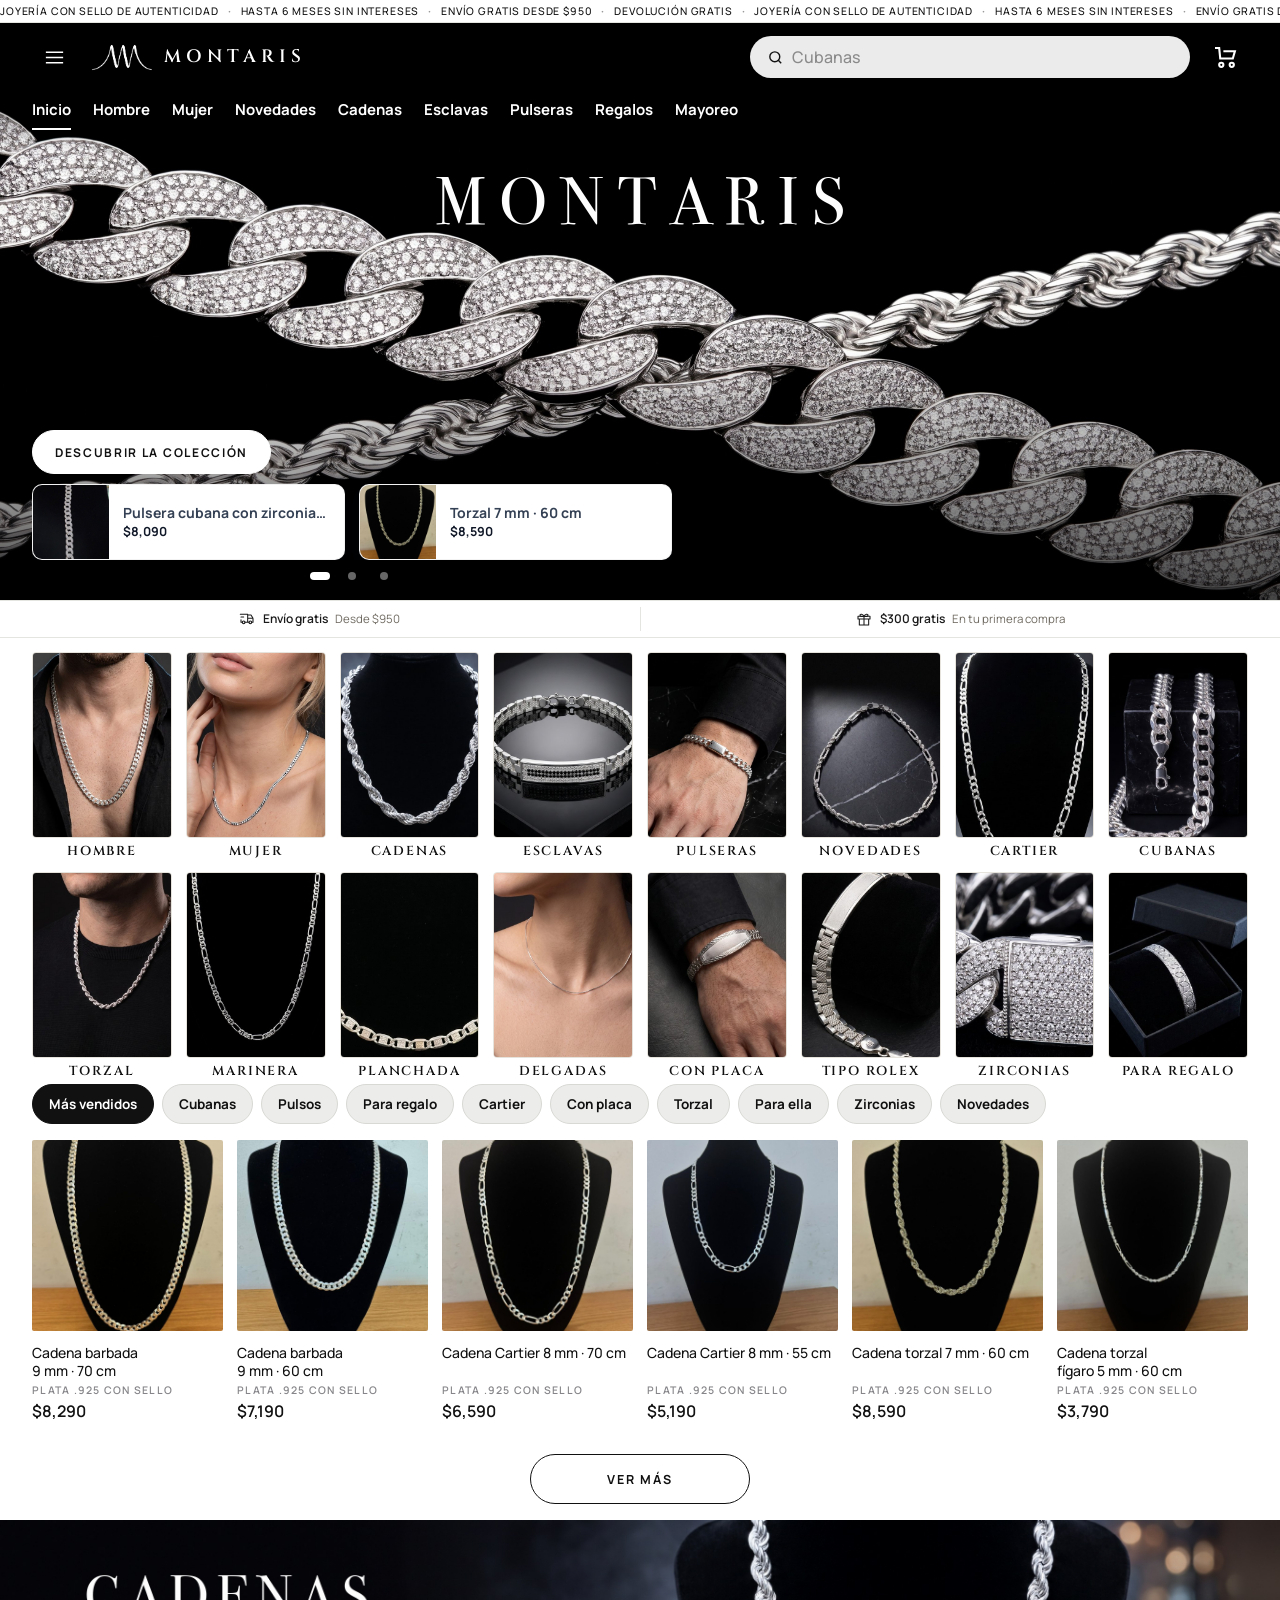
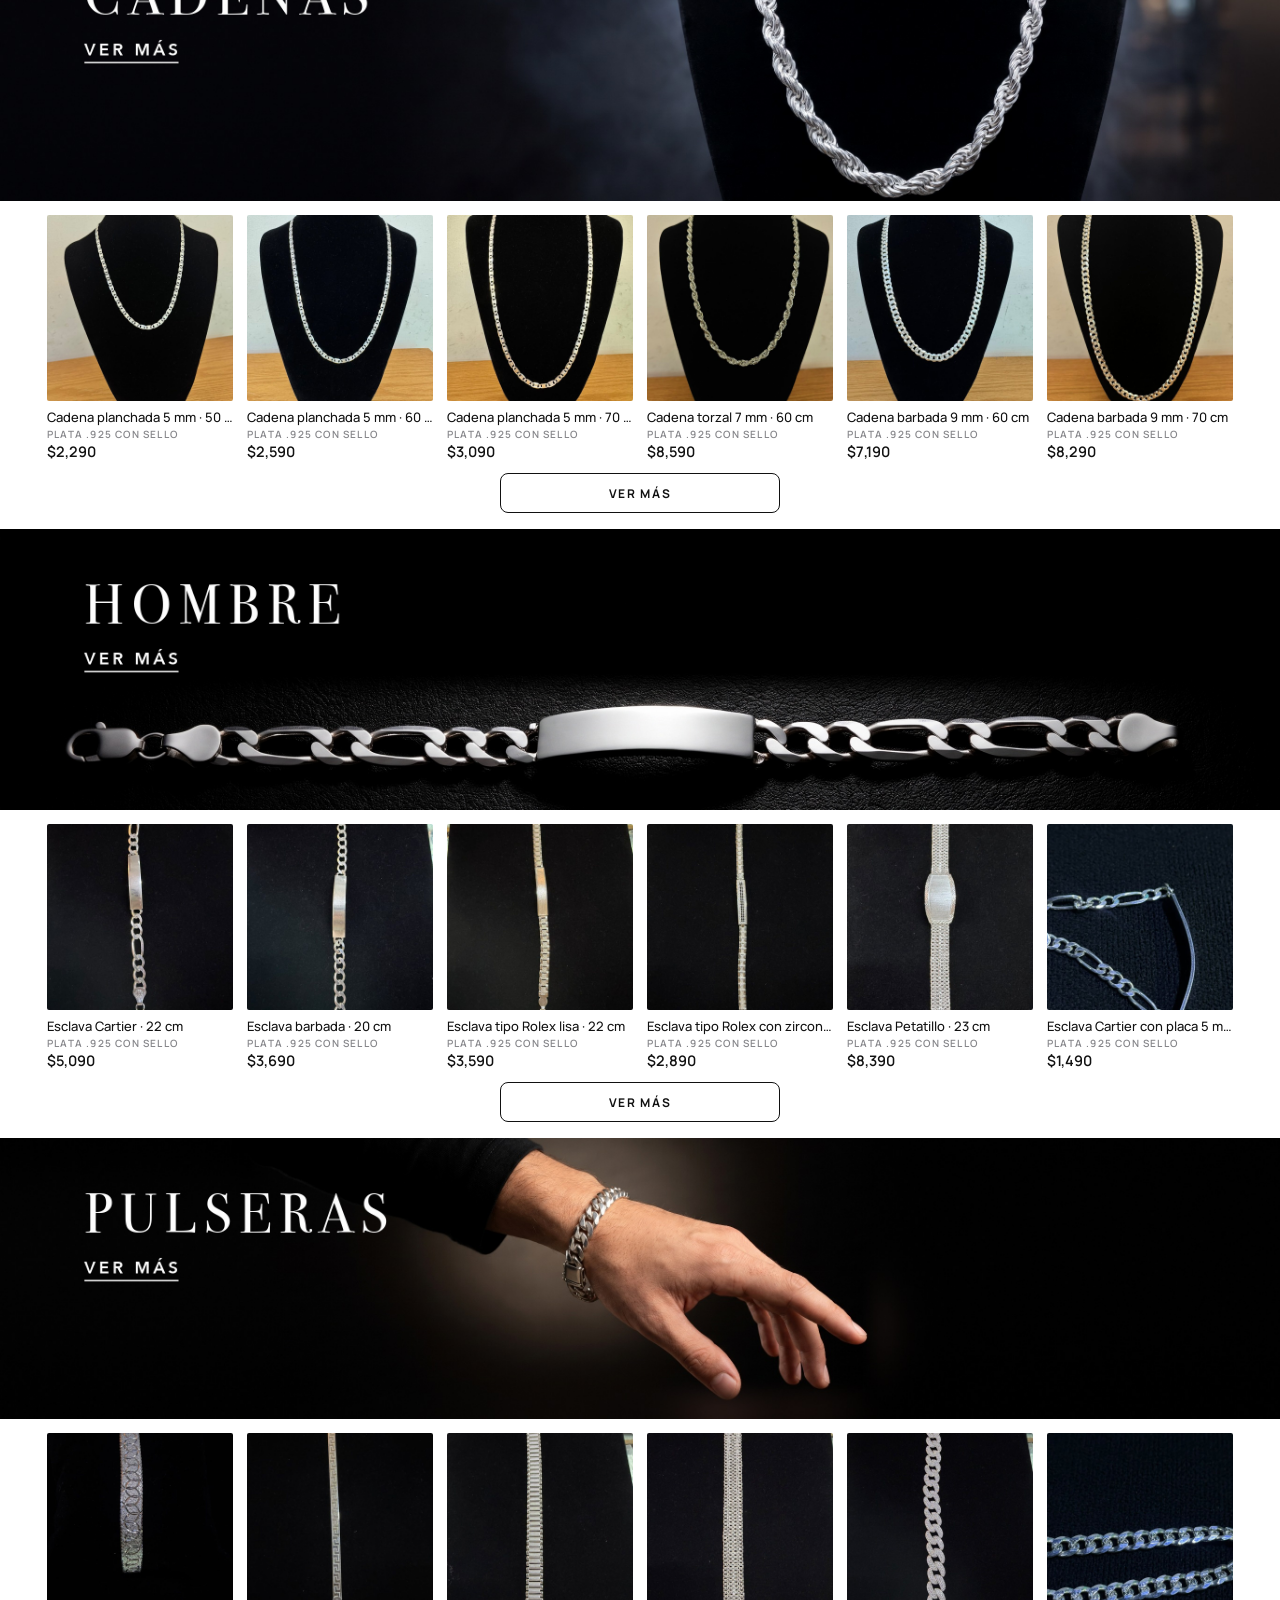
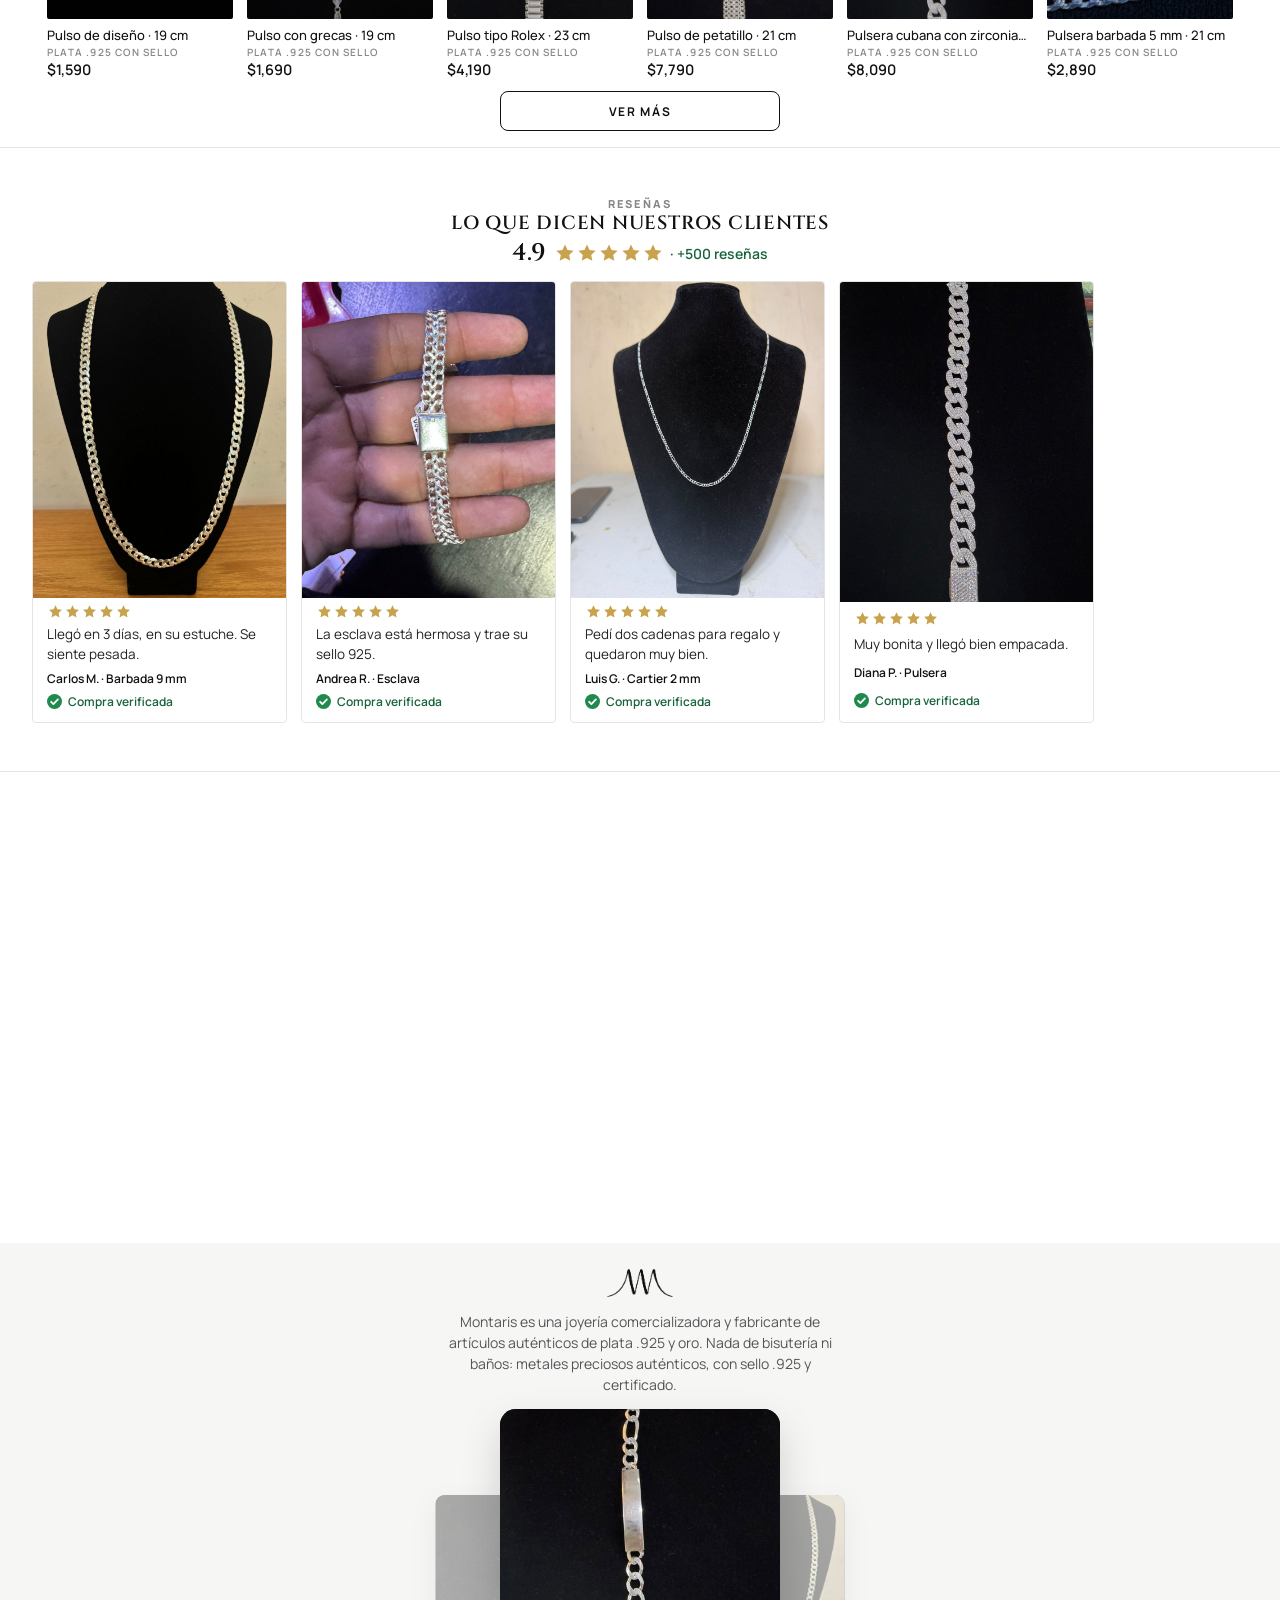
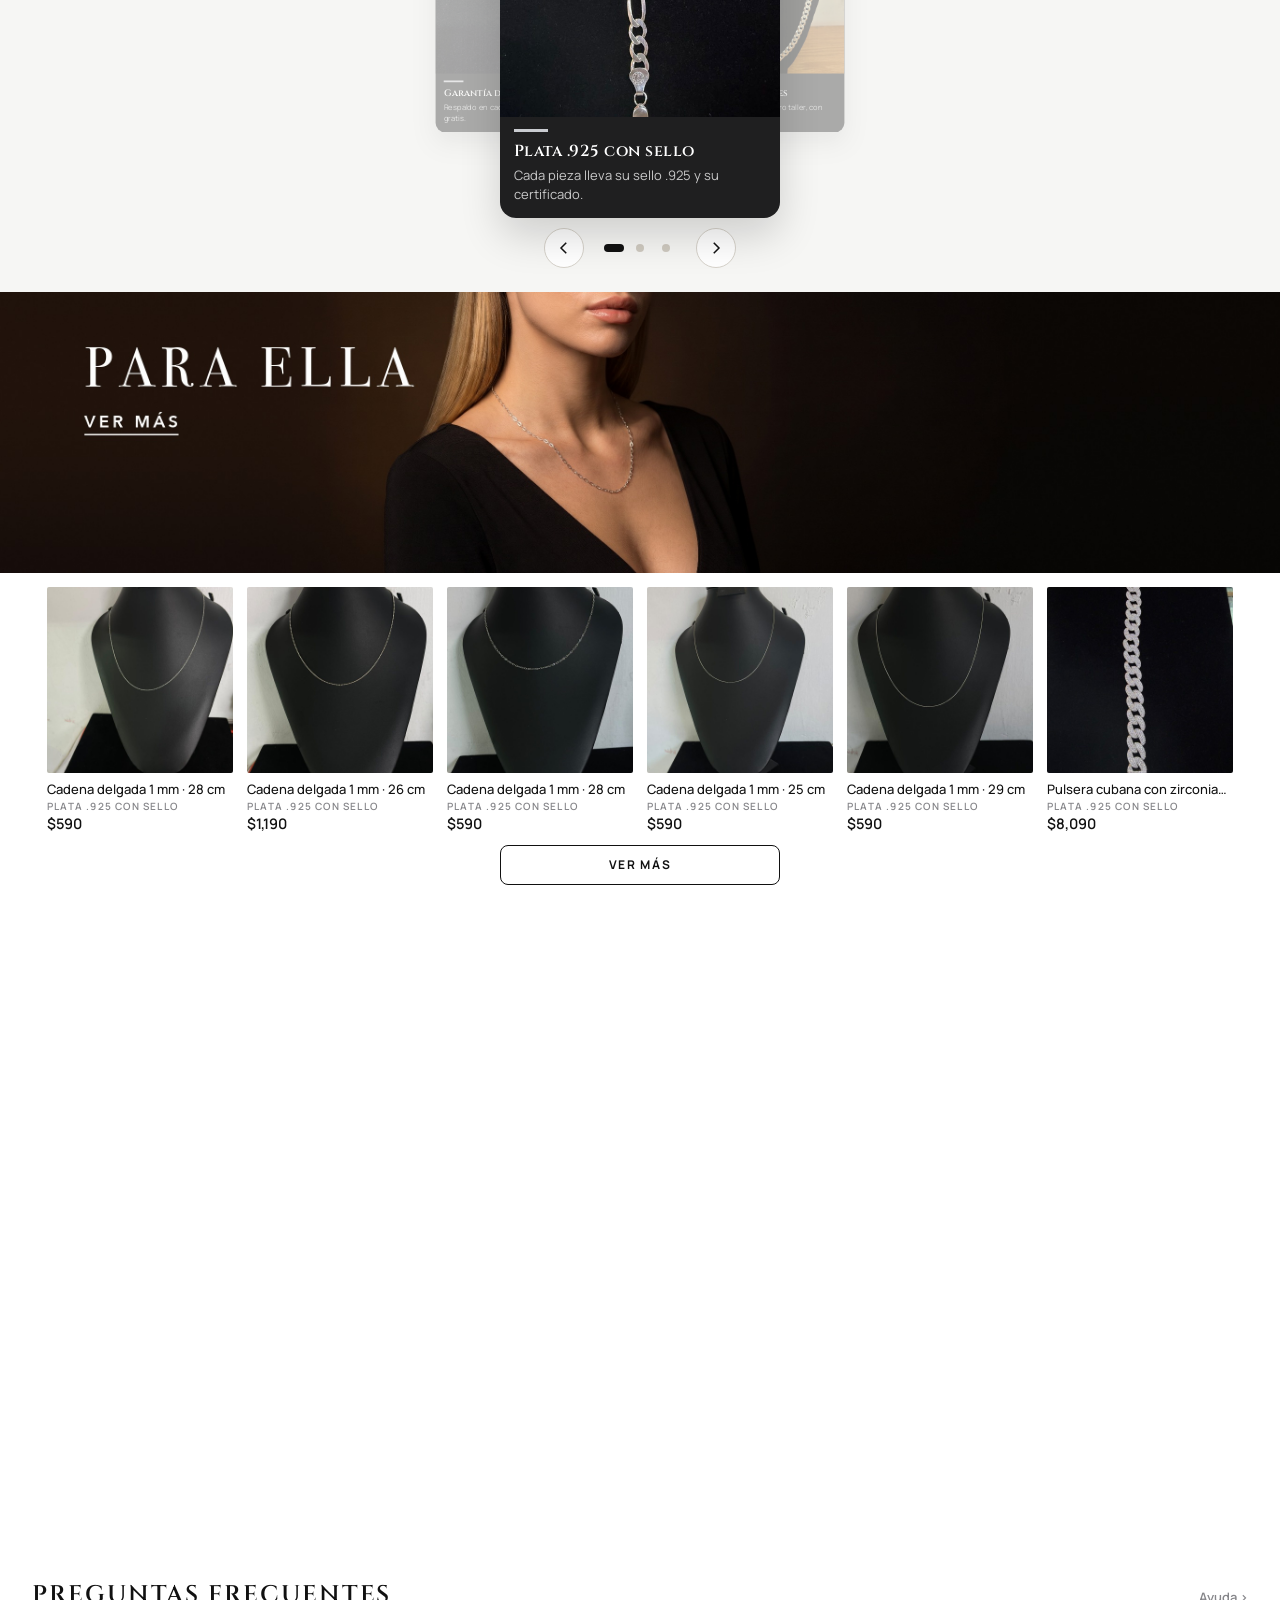
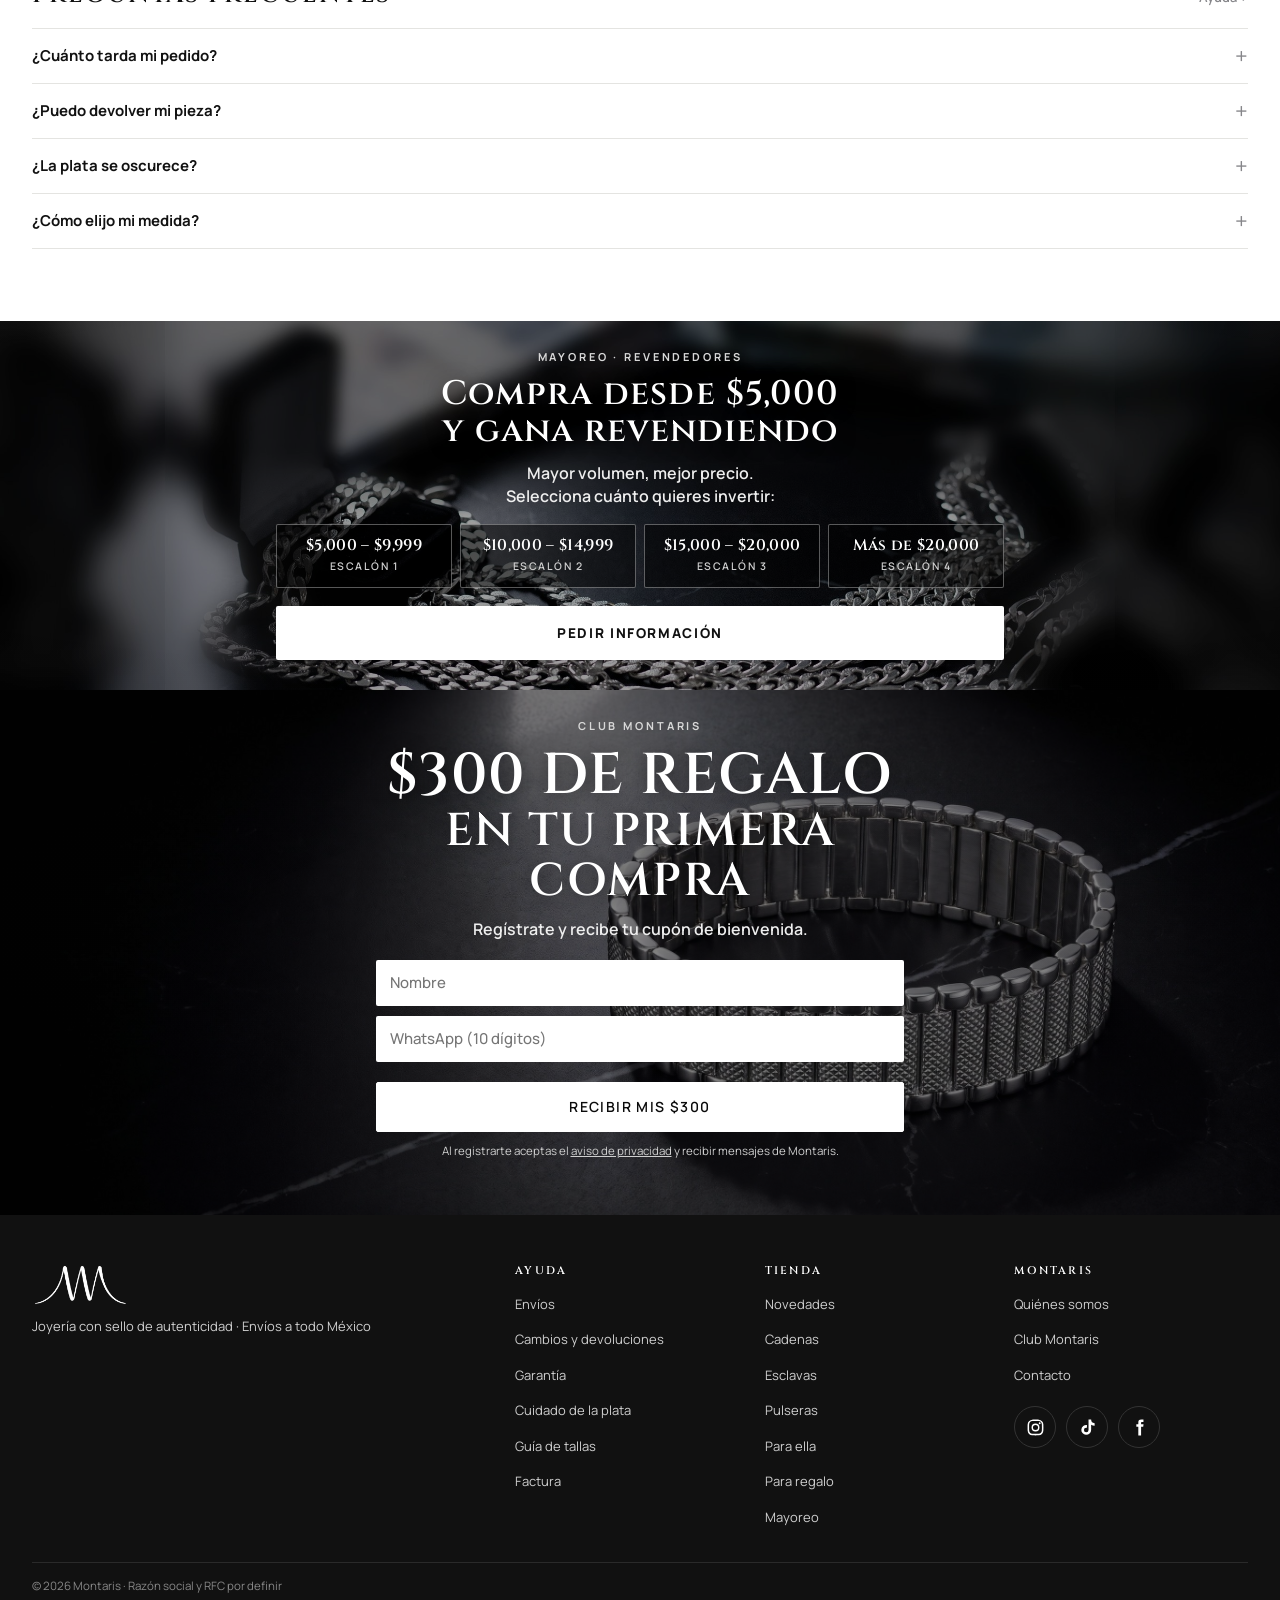
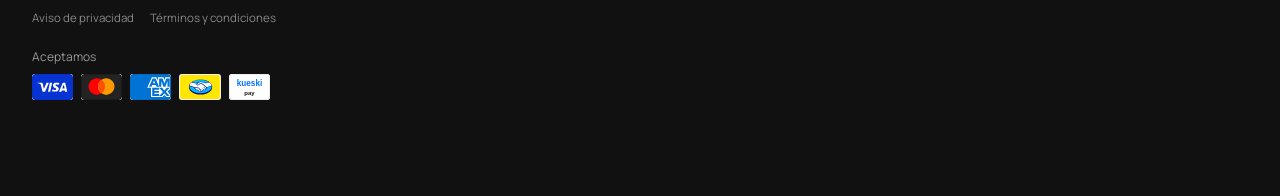
==== commit ad89eaa1: "MSI por monto: 6 meses desde $3,500, 3 meses desde $1,500, sin meses abajo de $1,500 Co-Authored-By:" ====
--- a/index.html
+++ b/index.html
@@ -3,7 +3,7 @@
 <meta charset="utf-8">
 <title>Montaris</title>
 <link rel="stylesheet" href="https://fonts.googleapis.com/css2?family=Archivo:wdth,wght@112,700;125,800&family=Bodoni+Moda:opsz,wght@6..96,400&family=Cinzel:wght@600;700&family=Manrope:wght@400;500;600;700;800&display=swap">
-<link rel="stylesheet" href="menu.css?v=1792836899">
+<link rel="stylesheet" href="menu.css?v=1792885309">
 <style>
 html,body{overflow-x:clip}body{touch-action:pan-y}
 
@@ -1036,11 +1036,11 @@
 
 <div class="toast" id="toast" role="status"></div>
 
-<script src="catalogo.js?v=1792836899" charset="utf-8"></script>
-<script src="bolsa.js?v=1792836899" charset="utf-8"></script>
-<script src="menu.js?v=1792836899" charset="utf-8"></script>
+<script src="catalogo.js?v=1792885309" charset="utf-8"></script>
+<script src="bolsa.js?v=1792885309" charset="utf-8"></script>
+<script src="menu.js?v=1792885309" charset="utf-8"></script>
 <script>
-// Portada Montaris. El catálogo viene de catalogo.js?v=1792836899 (const CAT), con precio con IVA por pieza.
+// Portada Montaris. El catálogo viene de catalogo.js?v=1792885309 (const CAT), con precio con IVA por pieza.
 const byId={};CAT.forEach(p=>byId[p.id]=p);
 const SUBT={'cadenas/cartier':'Cadenas Cartier','cadenas/barbada':'Cadenas barbadas','cadenas/torzal':'Cadenas torzal','cadenas/marinera':'Cadenas marineras','cadenas/planchada':'Cadenas planchadas','cadenas/delgadas':'Cadenas delgadas','esclavas/placa':'Esclavas con placa','esclavas/petatillo':'Esclava Petatillo','esclavas/rolex':'Esclavas tipo Rolex','esclavas/barbada':'Esclava barbada','esclavas/cartier':'Esclavas Cartier','pulseras/diseno':'Pulsos de diseño','pulseras/cubana':'Cubana con zirconias','pulseras/pulsos':'Pulsos'};
 const ORD=[...CAT].sort((a,b)=>(b.etiquetas.includes('nuevo')-a.etiquetas.includes('nuevo'))||(b.id-a.id));
@@ -1124,7 +1124,7 @@
  corre()})();
 (function(){const els=[...document.querySelectorAll('main .sec > .wrap, #bloques .sec > .wrap')];els.forEach(e=>e.classList.add('rv'));if(!('IntersectionObserver' in window)){els.forEach(e=>e.classList.add('in'));return}const io=new IntersectionObserver(es=>es.forEach(x=>{if(x.isIntersecting){x.target.classList.add('in');io.unobserve(x.target)}}),{threshold:.15});els.forEach(e=>io.observe(e));setTimeout(()=>els.forEach(e=>e.classList.add('in')),4000)})();
 
-// bolsa: bolsa.js?v=1792836899 guarda, cuenta (#n) y trae su panel (se abre con el ícono de bolsa, "Comprar" va a pago.html)
+// bolsa: bolsa.js?v=1792885309 guarda, cuenta (#n) y trae su panel (se abre con el ícono de bolsa, "Comprar" va a pago.html)
 const toast=document.getElementById('toast');
 function aviso(t){toast.textContent=t;toast.classList.add('on');clearTimeout(toast._t);toast._t=setTimeout(()=>toast.classList.remove('on'),1800)}
 const hayB=()=>window.Bolsa&&typeof Bolsa.agregar==='function';
@@ -1135,8 +1135,8 @@
 document.addEventListener('click',e=>{const a=e.target.closest('.plus');if(!a)return;e.preventDefault();e.stopPropagation();agrega(+a.dataset.id);a.classList.add('ok');a.textContent='✓'});
 document.getElementById('btn-bolsa').addEventListener('click',()=>{if(!hayB())aviso(nLocal?nLocal+(nLocal>1?' piezas':' pieza')+' en tu carrito':'Tu carrito está vacío')});
 
-// soporte: los demás botones de soporte abren el mismo panel que #btn-soporte (lo arma menu.js?v=1792836899)
-// (los botones data-soporte los engancha menu.js?v=1792836899)
+// soporte: los demás botones de soporte abren el mismo panel que #btn-soporte (lo arma menu.js?v=1792885309)
+// (los botones data-soporte los engancha menu.js?v=1792885309)
 
 // header siempre visible: negro al bajar
 (function(){const hdr=document.getElementById('hdr');let tk=false;
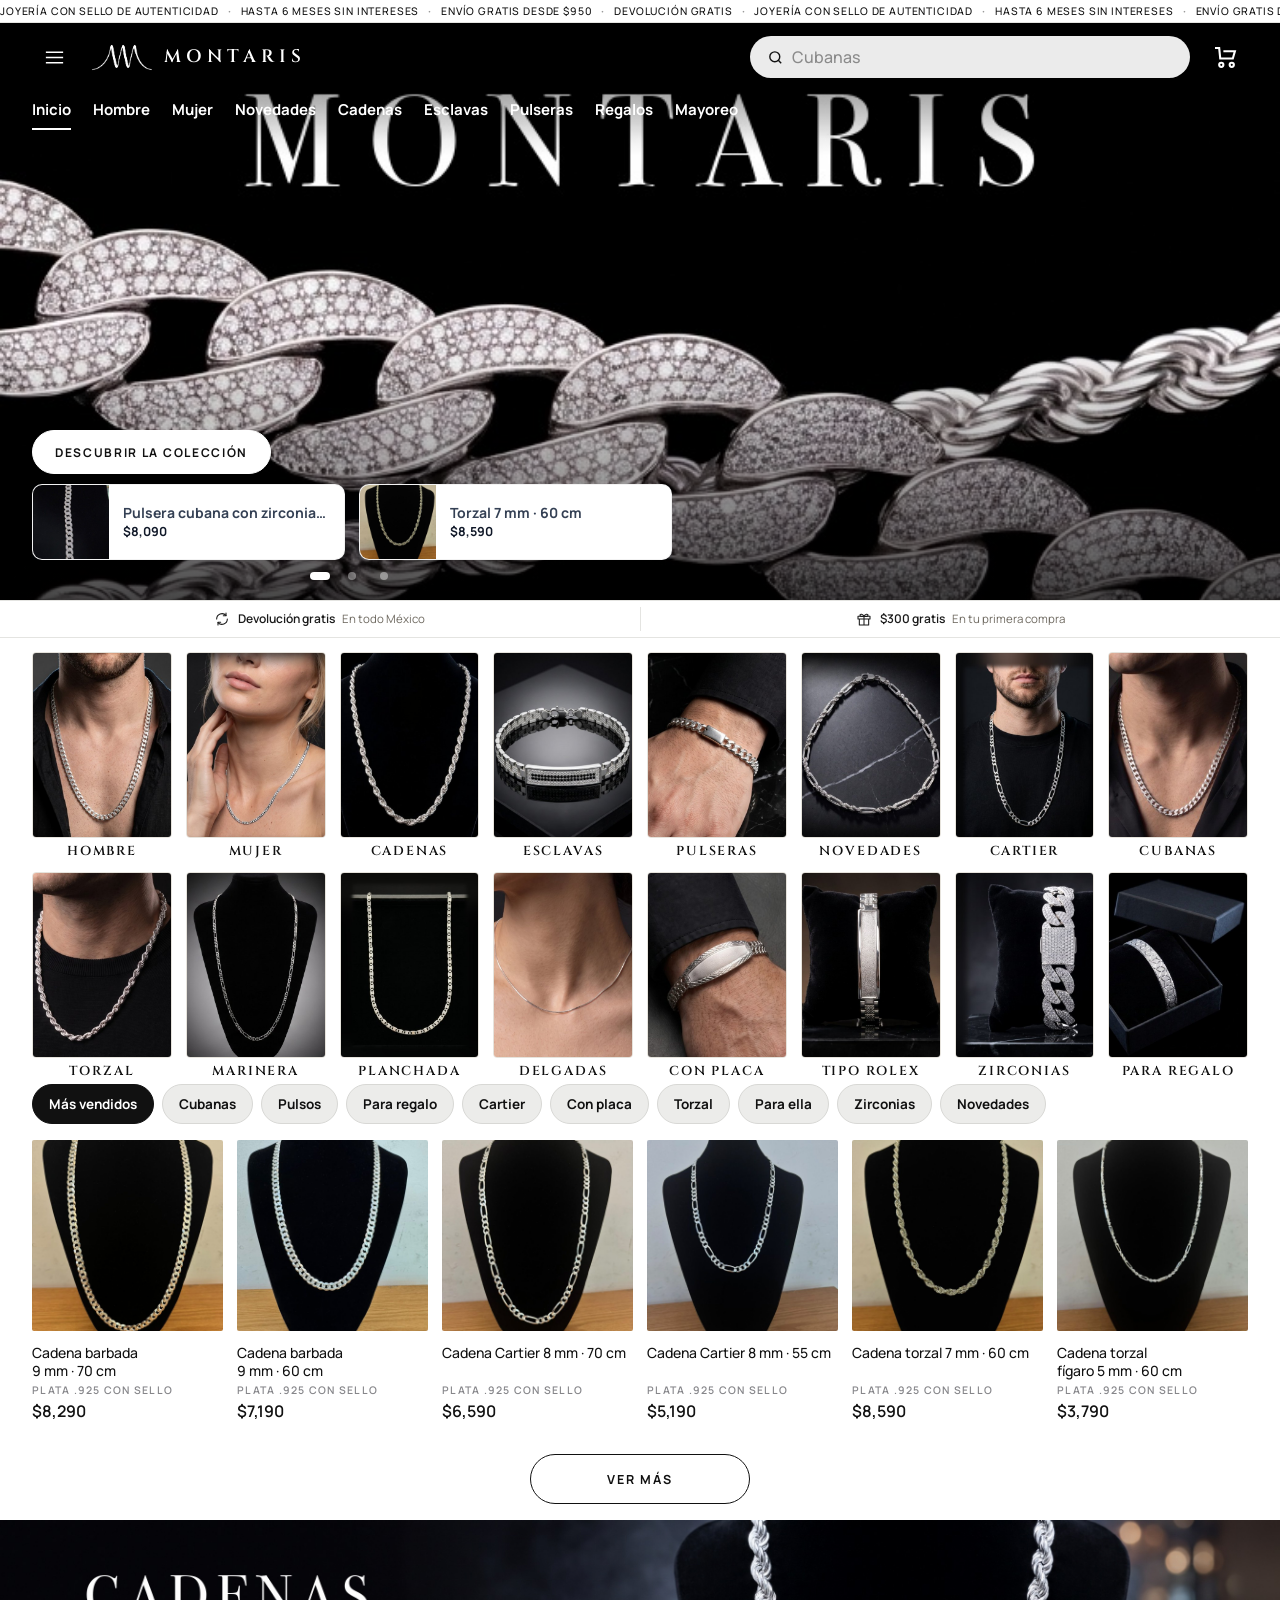
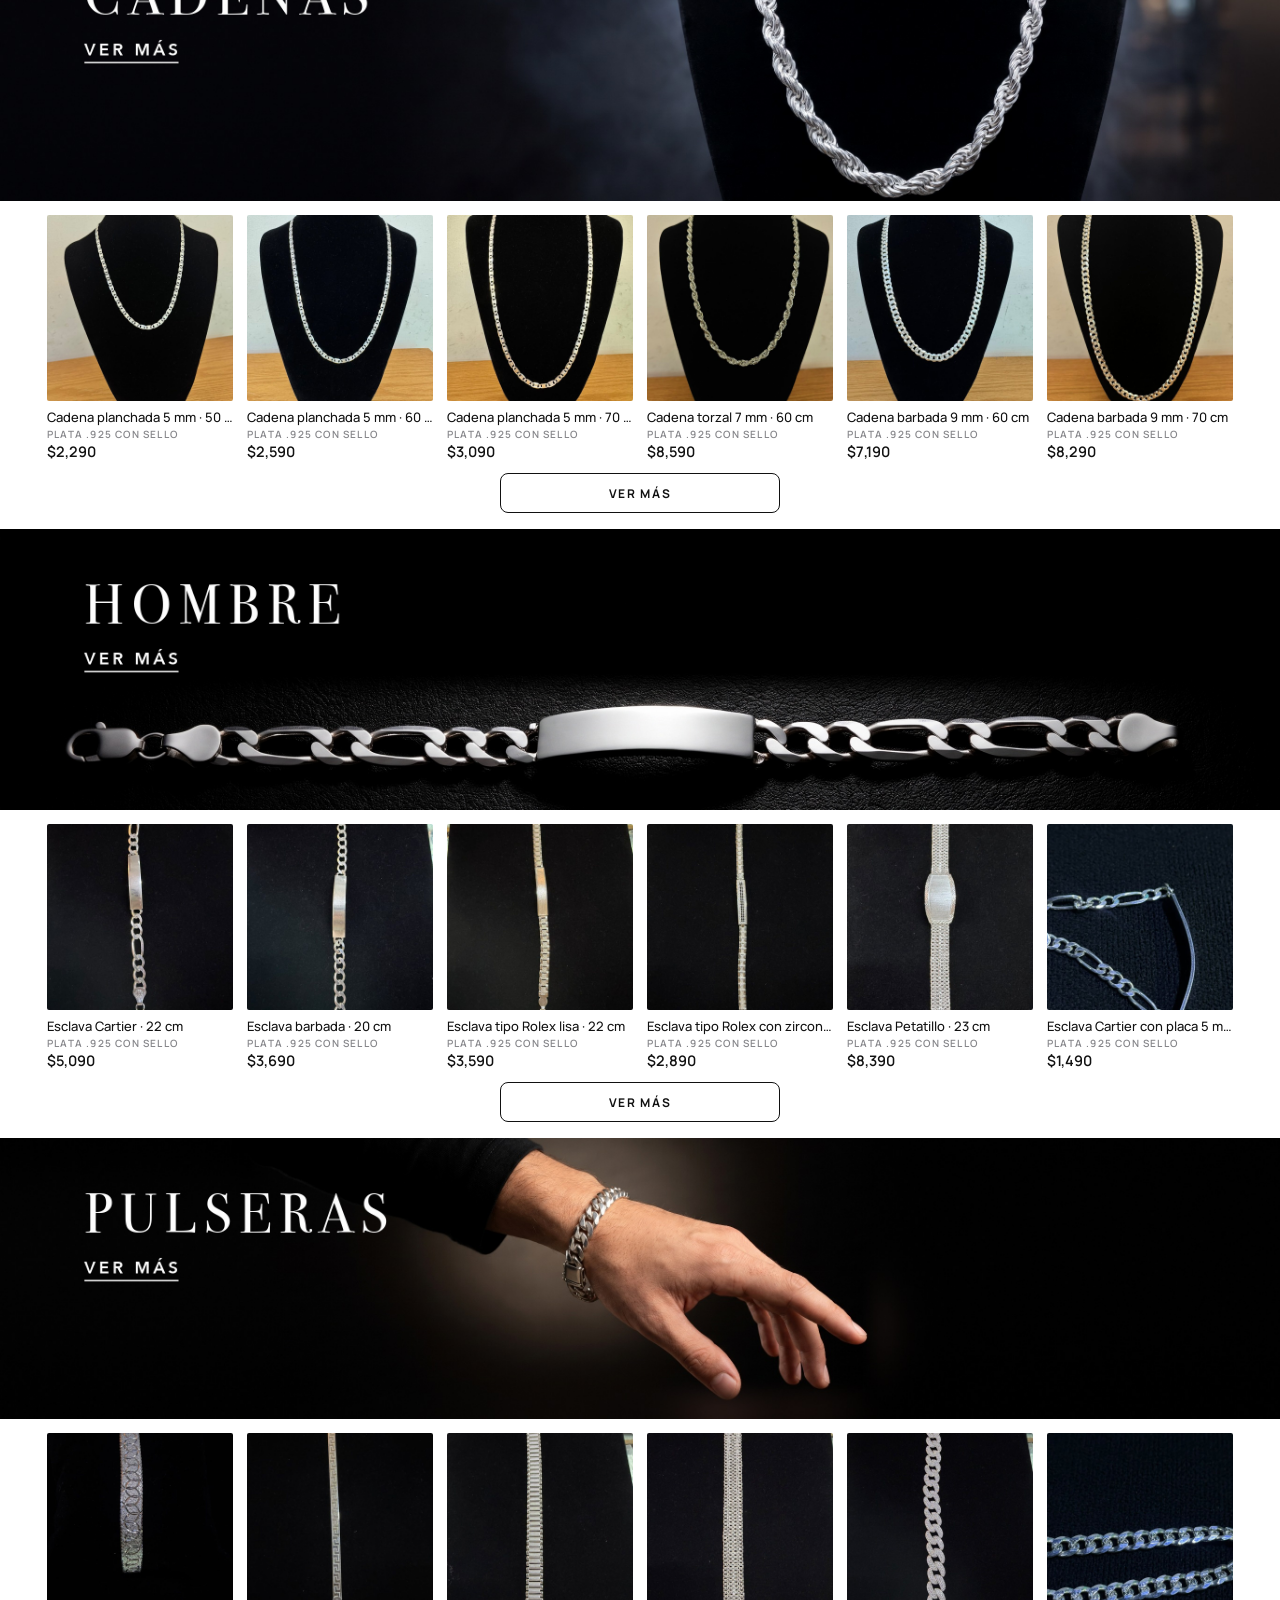
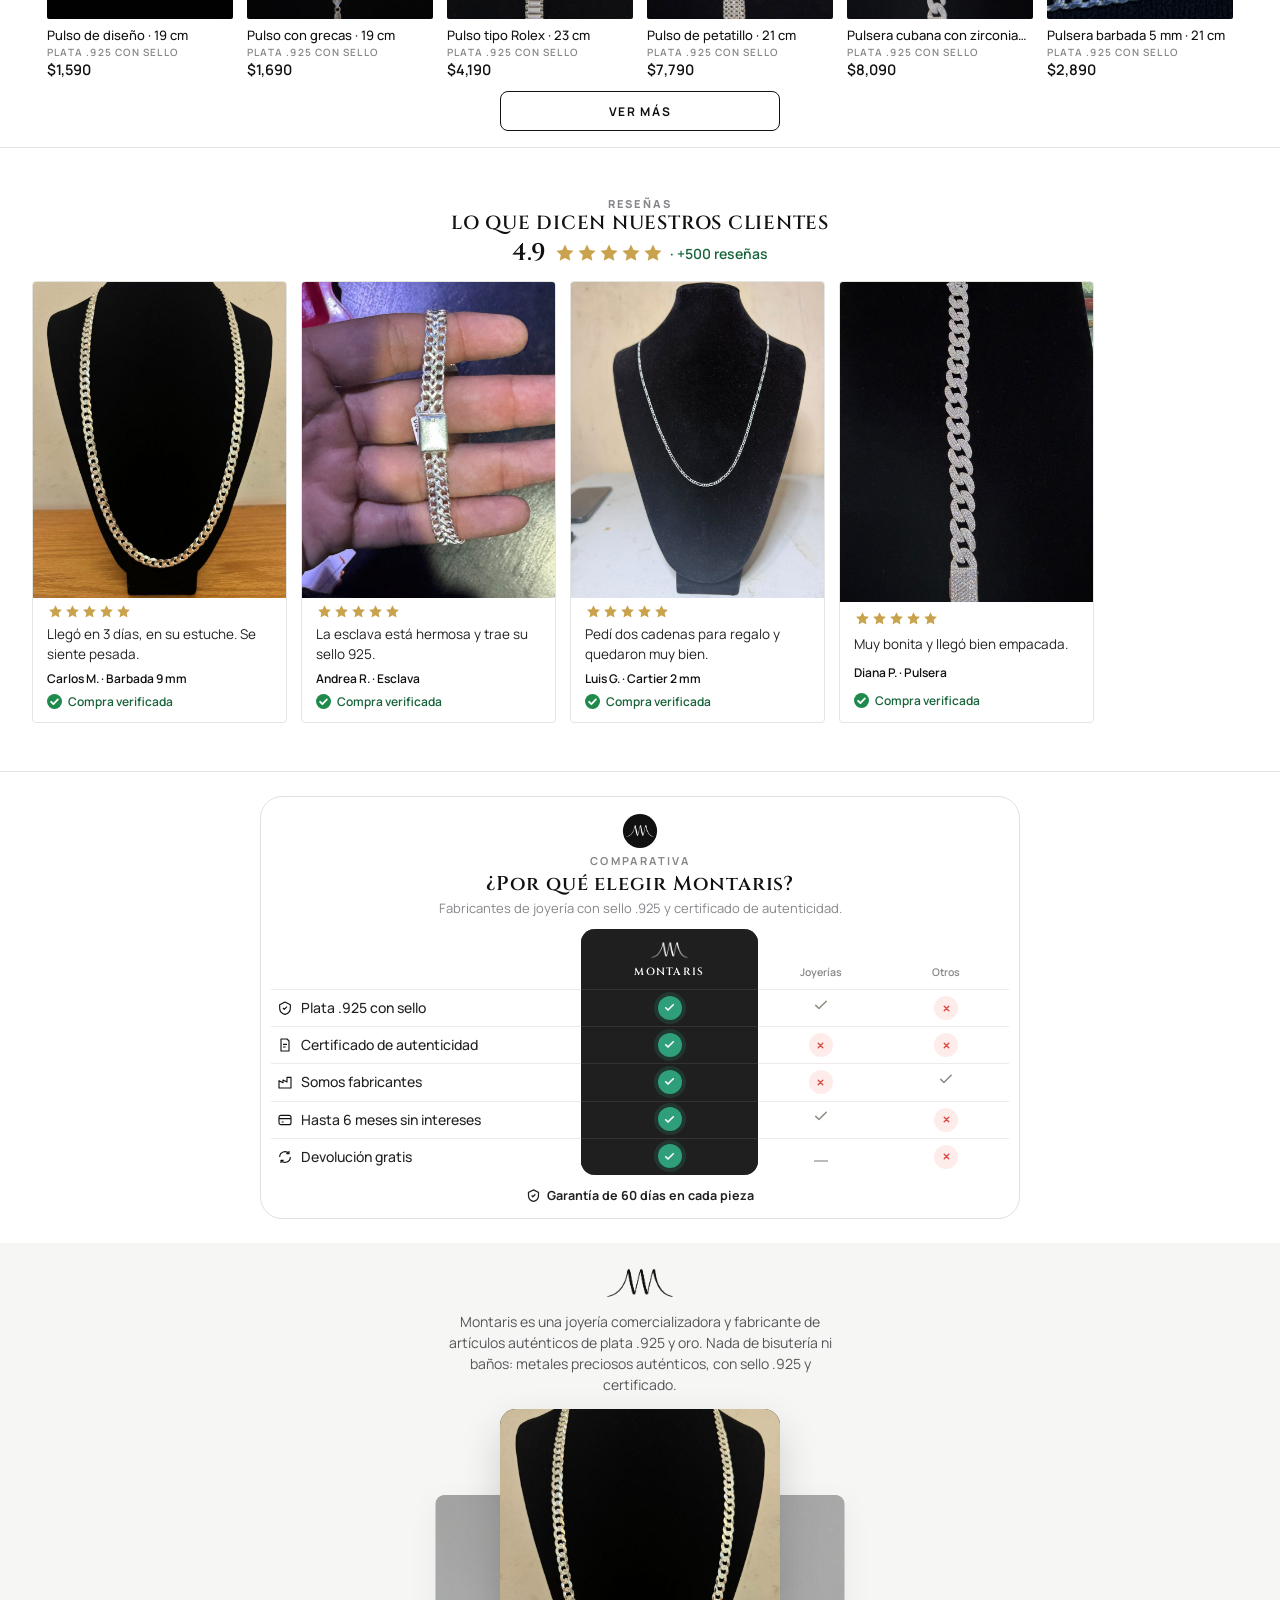
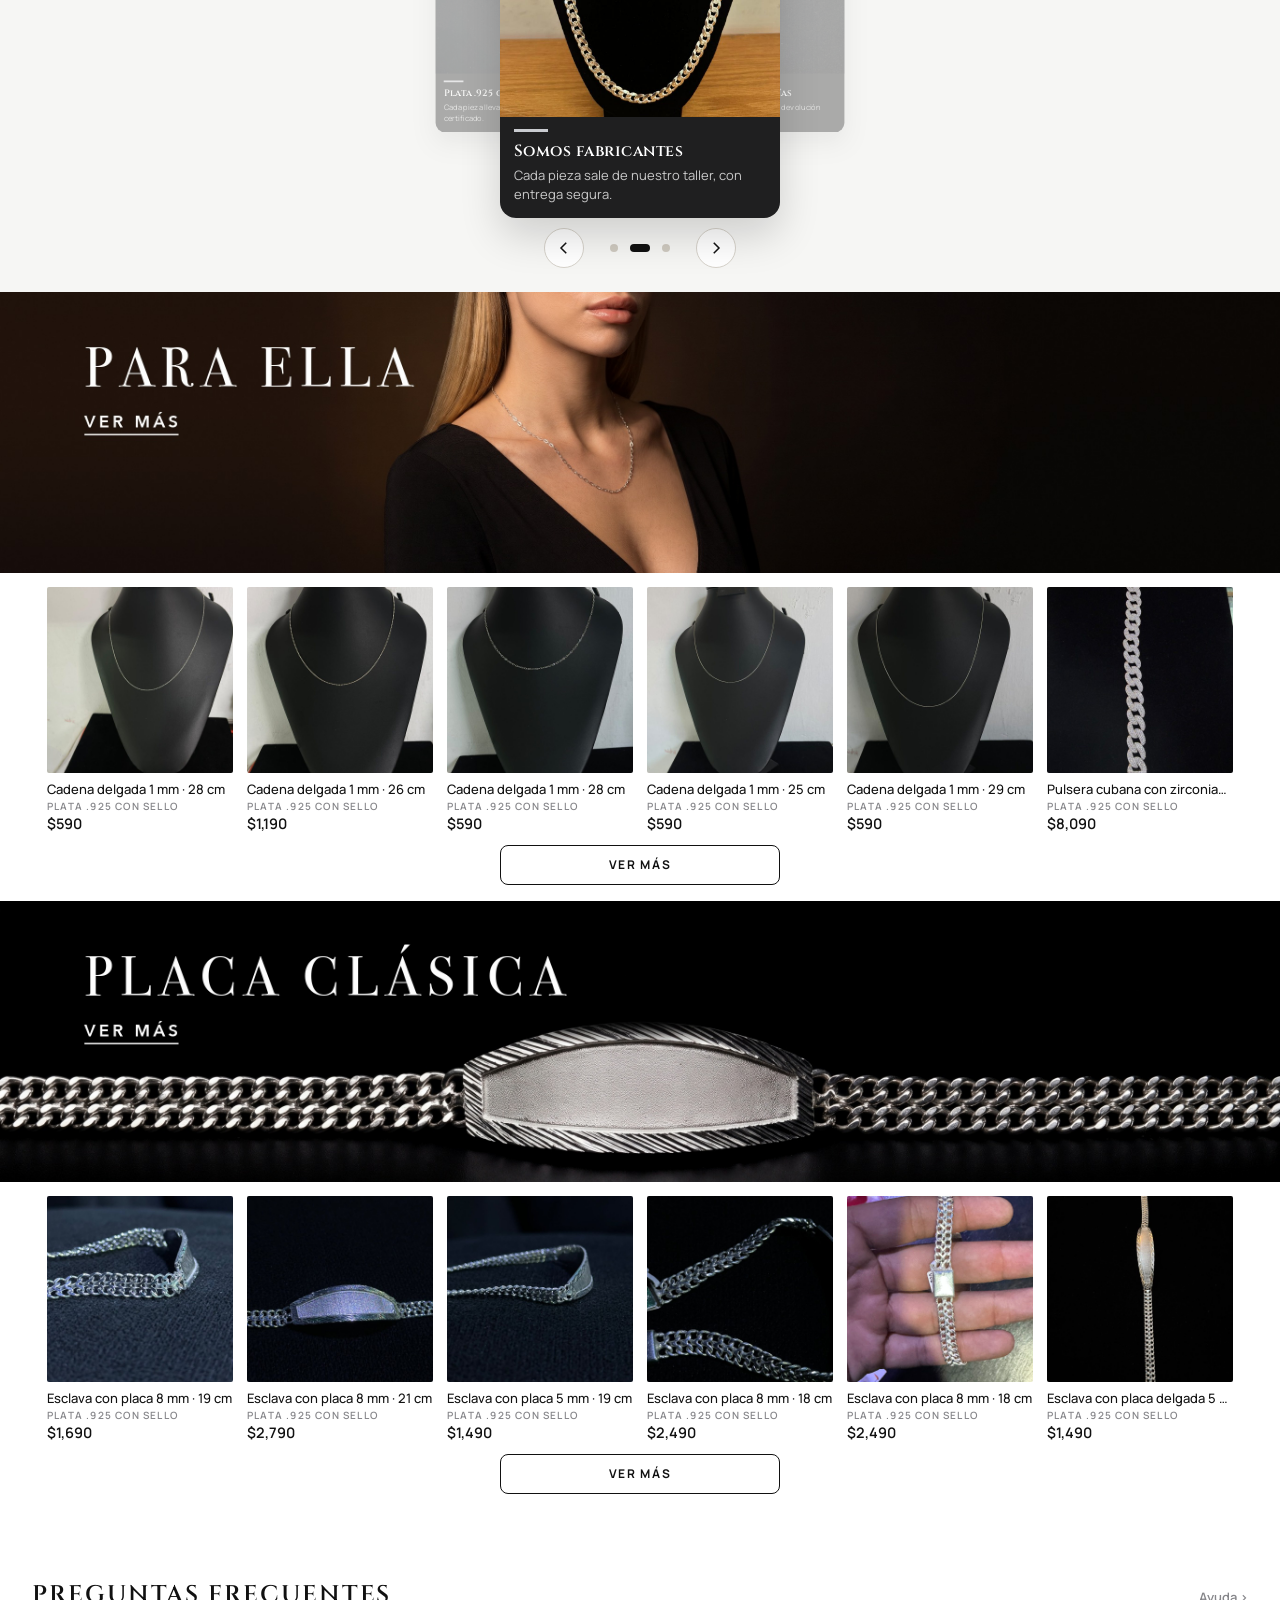
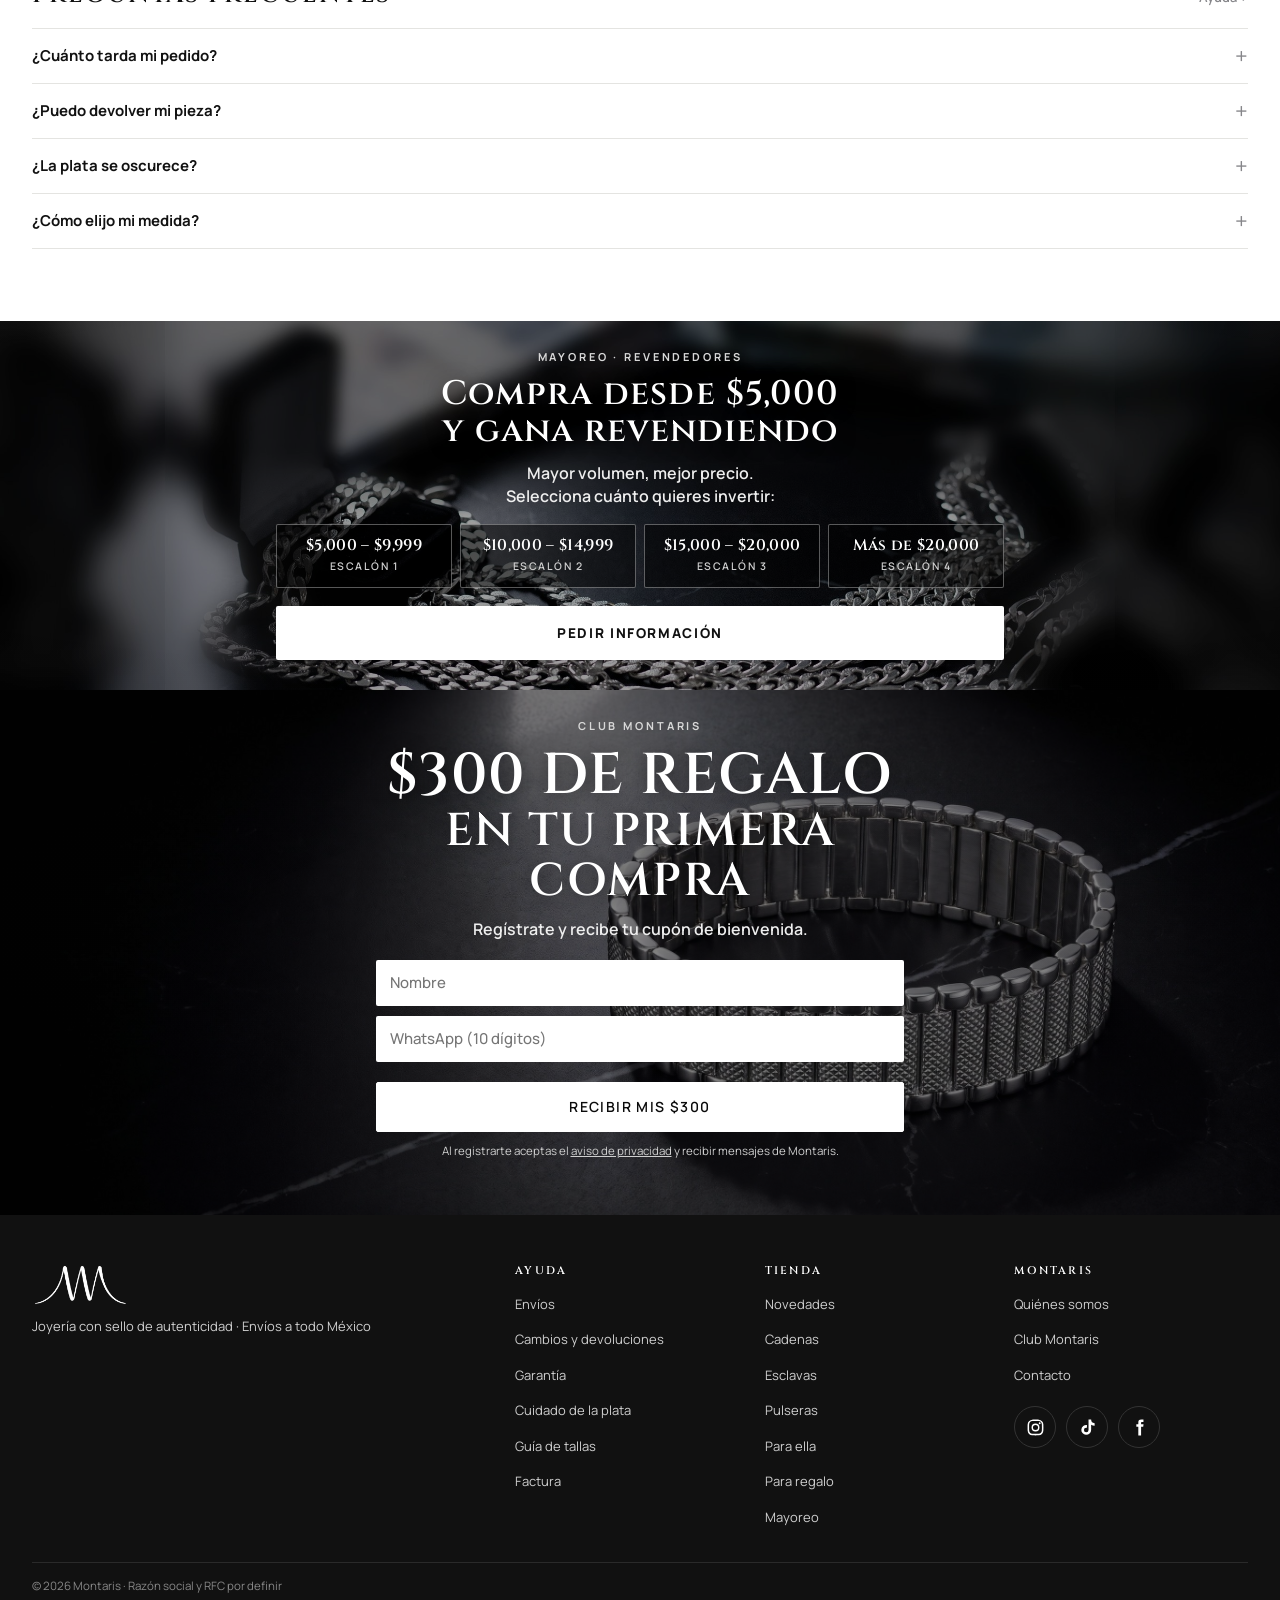
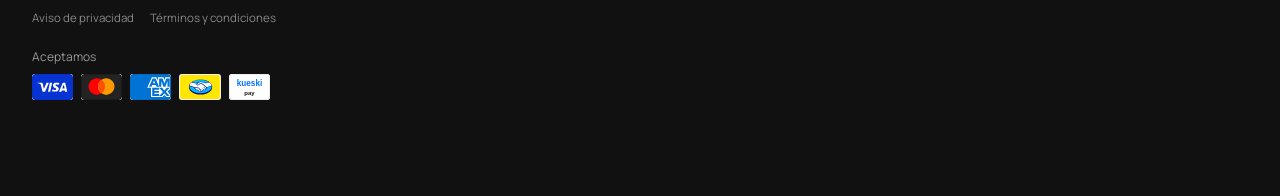
==== commit 38f2b924: "Cabeceras v13: pieza completa en todas las colecciones, Rolex abrochada, cubana nueva, marinera con " ====
--- a/index.html
+++ b/index.html
@@ -3,7 +3,7 @@
 <meta charset="utf-8">
 <title>Montaris</title>
 <link rel="stylesheet" href="https://fonts.googleapis.com/css2?family=Archivo:wdth,wght@112,700;125,800&family=Bodoni+Moda:opsz,wght@6..96,400&family=Cinzel:wght@600;700&family=Manrope:wght@400;500;600;700;800&display=swap">
-<link rel="stylesheet" href="menu.css?v=1792885309">
+<link rel="stylesheet" href="menu.css?v=1792945811">
 <style>
 html,body{overflow-x:clip}body{touch-action:pan-y}
 
@@ -912,22 +912,22 @@
   <!-- 5. Categorías primero -->
   <section class="sec" id="cats"><div class="wrap">
     <div class="cats" aria-label="Categorías">
-      <a class="cat" href="coleccion.html?c=hombre"><span class="cf"><img src="img/cat/hombre.jpg?v=12" alt="" loading="lazy" width="600" height="600"></span><b>Hombre</b></a>
-      <a class="cat" href="coleccion.html?c=mujer"><span class="cf"><img src="img/cat/mujer.jpg?v=12" alt="" loading="lazy" width="600" height="600"></span><b>Mujer</b></a>
-      <a class="cat" href="coleccion.html?c=cadenas"><span class="cf"><img src="img/cat/cadenas.jpg?v=12" alt="" loading="lazy" width="600" height="600"></span><b>Cadenas</b></a>
-      <a class="cat" href="coleccion.html?c=esclavas"><span class="cf"><img src="img/cat/esclavas.jpg?v=12" alt="" loading="lazy" width="600" height="600"></span><b>Esclavas</b></a>
-      <a class="cat" href="coleccion.html?c=pulseras"><span class="cf"><img src="img/cat/pulseras.jpg?v=12" alt="" loading="lazy" width="600" height="600"></span><b>Pulseras</b></a>
-      <a class="cat" href="coleccion.html?c=novedades"><span class="cf"><img src="img/cat/novedades.jpg?v=12" alt="" loading="lazy" width="600" height="600"></span><b>Novedades</b></a>
-      <a class="cat" href="coleccion.html?c=cartier"><span class="cf"><img src="img/cat/cadenas-cartier.jpg?v=12" alt="" loading="lazy" width="600" height="600"></span><b>Cartier</b></a>
-      <a class="cat" href="coleccion.html?c=barbada"><span class="cf"><img src="img/cat/cadenas-barbada.jpg?v=12" alt="" loading="lazy" width="600" height="600"></span><b>Cubanas</b></a>
-      <a class="cat" href="coleccion.html?c=torzal"><span class="cf"><img src="img/cat/cadenas-torzal.jpg?v=12" alt="" loading="lazy" width="600" height="600"></span><b>Torzal</b></a>
-      <a class="cat" href="coleccion.html?c=marinera"><span class="cf"><img src="img/cat/cadenas-marinera.jpg?v=12" alt="" loading="lazy" width="600" height="600"></span><b>Marinera</b></a>
-      <a class="cat" href="coleccion.html?c=planchada"><span class="cf"><img src="img/cat/cadenas-planchada.jpg?v=12" alt="" loading="lazy" width="600" height="600"></span><b>Planchada</b></a>
-      <a class="cat" href="coleccion.html?c=delgadas"><span class="cf"><img src="img/cat/cadenas-delgadas.jpg?v=12" alt="" loading="lazy" width="600" height="600"></span><b>Delgadas</b></a>
-      <a class="cat" href="coleccion.html?c=esclavas&amp;t=placa"><span class="cf"><img src="img/cat/esclavas-placa.jpg?v=12" alt="" loading="lazy" width="600" height="600"></span><b>Con placa</b></a>
-      <a class="cat" href="coleccion.html?c=esclavas&amp;t=rolex"><span class="cf"><img src="img/cat/esclavas-rolex.jpg?v=12" alt="" loading="lazy" width="600" height="600"></span><b>Tipo Rolex</b></a>
-      <a class="cat" href="coleccion.html?c=pulseras&amp;t=cubana"><span class="cf"><img src="img/cat/pulseras-cubana.jpg?v=12" alt="" loading="lazy" width="600" height="600"></span><b>Zirconias</b></a>
-      <a class="cat" href="coleccion.html?c=regalos"><span class="cf"><img src="img/cat/regalos.jpg?v=12" alt="" loading="lazy" width="600" height="600"></span><b>Para regalo</b></a>
+      <a class="cat" href="coleccion.html?c=hombre"><span class="cf"><img src="img/cat/hombre.jpg?v=13" alt="" loading="lazy" width="600" height="600"></span><b>Hombre</b></a>
+      <a class="cat" href="coleccion.html?c=mujer"><span class="cf"><img src="img/cat/mujer.jpg?v=13" alt="" loading="lazy" width="600" height="600"></span><b>Mujer</b></a>
+      <a class="cat" href="coleccion.html?c=cadenas"><span class="cf"><img src="img/cat/cadenas.jpg?v=13" alt="" loading="lazy" width="600" height="600"></span><b>Cadenas</b></a>
+      <a class="cat" href="coleccion.html?c=esclavas"><span class="cf"><img src="img/cat/esclavas.jpg?v=13" alt="" loading="lazy" width="600" height="600"></span><b>Esclavas</b></a>
+      <a class="cat" href="coleccion.html?c=pulseras"><span class="cf"><img src="img/cat/pulseras.jpg?v=13" alt="" loading="lazy" width="600" height="600"></span><b>Pulseras</b></a>
+      <a class="cat" href="coleccion.html?c=novedades"><span class="cf"><img src="img/cat/novedades.jpg?v=13" alt="" loading="lazy" width="600" height="600"></span><b>Novedades</b></a>
+      <a class="cat" href="coleccion.html?c=cartier"><span class="cf"><img src="img/cat/cadenas-cartier.jpg?v=13" alt="" loading="lazy" width="600" height="600"></span><b>Cartier</b></a>
+      <a class="cat" href="coleccion.html?c=barbada"><span class="cf"><img src="img/cat/cadenas-barbada.jpg?v=13" alt="" loading="lazy" width="600" height="600"></span><b>Cubanas</b></a>
+      <a class="cat" href="coleccion.html?c=torzal"><span class="cf"><img src="img/cat/cadenas-torzal.jpg?v=13" alt="" loading="lazy" width="600" height="600"></span><b>Torzal</b></a>
+      <a class="cat" href="coleccion.html?c=marinera"><span class="cf"><img src="img/cat/cadenas-marinera.jpg?v=13" alt="" loading="lazy" width="600" height="600"></span><b>Marinera</b></a>
+      <a class="cat" href="coleccion.html?c=planchada"><span class="cf"><img src="img/cat/cadenas-planchada.jpg?v=13" alt="" loading="lazy" width="600" height="600"></span><b>Planchada</b></a>
+      <a class="cat" href="coleccion.html?c=delgadas"><span class="cf"><img src="img/cat/cadenas-delgadas.jpg?v=13" alt="" loading="lazy" width="600" height="600"></span><b>Delgadas</b></a>
+      <a class="cat" href="coleccion.html?c=esclavas&amp;t=placa"><span class="cf"><img src="img/cat/esclavas-placa.jpg?v=13" alt="" loading="lazy" width="600" height="600"></span><b>Con placa</b></a>
+      <a class="cat" href="coleccion.html?c=esclavas&amp;t=rolex"><span class="cf"><img src="img/cat/esclavas-rolex.jpg?v=13" alt="" loading="lazy" width="600" height="600"></span><b>Tipo Rolex</b></a>
+      <a class="cat" href="coleccion.html?c=pulseras&amp;t=cubana"><span class="cf"><img src="img/cat/pulseras-cubana.jpg?v=13" alt="" loading="lazy" width="600" height="600"></span><b>Zirconias</b></a>
+      <a class="cat" href="coleccion.html?c=regalos"><span class="cf"><img src="img/cat/regalos.jpg?v=13" alt="" loading="lazy" width="600" height="600"></span><b>Para regalo</b></a>
     </div>
   </div></section>
 
@@ -1036,11 +1036,11 @@
 
 <div class="toast" id="toast" role="status"></div>
 
-<script src="catalogo.js?v=1792885309" charset="utf-8"></script>
-<script src="bolsa.js?v=1792885309" charset="utf-8"></script>
-<script src="menu.js?v=1792885309" charset="utf-8"></script>
+<script src="catalogo.js?v=1792945811" charset="utf-8"></script>
+<script src="bolsa.js?v=1792945811" charset="utf-8"></script>
+<script src="menu.js?v=1792945811" charset="utf-8"></script>
 <script>
-// Portada Montaris. El catálogo viene de catalogo.js?v=1792885309 (const CAT), con precio con IVA por pieza.
+// Portada Montaris. El catálogo viene de catalogo.js?v=1792945811 (const CAT), con precio con IVA por pieza.
 const byId={};CAT.forEach(p=>byId[p.id]=p);
 const SUBT={'cadenas/cartier':'Cadenas Cartier','cadenas/barbada':'Cadenas barbadas','cadenas/torzal':'Cadenas torzal','cadenas/marinera':'Cadenas marineras','cadenas/planchada':'Cadenas planchadas','cadenas/delgadas':'Cadenas delgadas','esclavas/placa':'Esclavas con placa','esclavas/petatillo':'Esclava Petatillo','esclavas/rolex':'Esclavas tipo Rolex','esclavas/barbada':'Esclava barbada','esclavas/cartier':'Esclavas Cartier','pulseras/diseno':'Pulsos de diseño','pulseras/cubana':'Cubana con zirconias','pulseras/pulsos':'Pulsos'};
 const ORD=[...CAT].sort((a,b)=>(b.etiquetas.includes('nuevo')-a.etiquetas.includes('nuevo'))||(b.id-a.id));
@@ -1124,7 +1124,7 @@
  corre()})();
 (function(){const els=[...document.querySelectorAll('main .sec > .wrap, #bloques .sec > .wrap')];els.forEach(e=>e.classList.add('rv'));if(!('IntersectionObserver' in window)){els.forEach(e=>e.classList.add('in'));return}const io=new IntersectionObserver(es=>es.forEach(x=>{if(x.isIntersecting){x.target.classList.add('in');io.unobserve(x.target)}}),{threshold:.15});els.forEach(e=>io.observe(e));setTimeout(()=>els.forEach(e=>e.classList.add('in')),4000)})();
 
-// bolsa: bolsa.js?v=1792885309 guarda, cuenta (#n) y trae su panel (se abre con el ícono de bolsa, "Comprar" va a pago.html)
+// bolsa: bolsa.js?v=1792945811 guarda, cuenta (#n) y trae su panel (se abre con el ícono de bolsa, "Comprar" va a pago.html)
 const toast=document.getElementById('toast');
 function aviso(t){toast.textContent=t;toast.classList.add('on');clearTimeout(toast._t);toast._t=setTimeout(()=>toast.classList.remove('on'),1800)}
 const hayB=()=>window.Bolsa&&typeof Bolsa.agregar==='function';
@@ -1135,8 +1135,8 @@
 document.addEventListener('click',e=>{const a=e.target.closest('.plus');if(!a)return;e.preventDefault();e.stopPropagation();agrega(+a.dataset.id);a.classList.add('ok');a.textContent='✓'});
 document.getElementById('btn-bolsa').addEventListener('click',()=>{if(!hayB())aviso(nLocal?nLocal+(nLocal>1?' piezas':' pieza')+' en tu carrito':'Tu carrito está vacío')});
 
-// soporte: los demás botones de soporte abren el mismo panel que #btn-soporte (lo arma menu.js?v=1792885309)
-// (los botones data-soporte los engancha menu.js?v=1792885309)
+// soporte: los demás botones de soporte abren el mismo panel que #btn-soporte (lo arma menu.js?v=1792945811)
+// (los botones data-soporte los engancha menu.js?v=1792945811)
 
 // header siempre visible: negro al bajar
 (function(){const hdr=document.getElementById('hdr');let tk=false;
--- a/menu.css
+++ b/menu.css
@@ -73,9 +73,9 @@
 .mn-nota{margin:0 2px 12px;font:500 13.5px/1.5 var(--mn-txt);color:var(--mn-ink2)}
 
 /* fila de confianza (pie del panel derecho) */
-.mn-conf{margin-top:auto;display:grid;gap:8px;padding:14px 14px 18px;border-top:1px solid var(--mn-line);background:#fafaf8}
-.mn-conf p{display:flex;align-items:center;gap:9px;margin:0;font:600 12.5px/1.3 var(--mn-txt);color:#2a2a2a}
-.mn-conf svg{width:17px;height:17px;flex:none;stroke:var(--mn-verde);fill:none;stroke-width:1.9;stroke-linecap:round;stroke-linejoin:round}
+.mn-conf{flex:none;display:grid;gap:5px;padding:9px 16px 10px;border-bottom:1px solid var(--mn-line);background:#fafaf8}
+.mn-conf p{display:flex;align-items:center;gap:9px;margin:0;font:600 12px/1.25 var(--mn-txt);color:#2a2a2a}
+.mn-conf svg{width:16px;height:16px;flex:none;stroke:var(--mn-verde);fill:none;stroke-width:1.9;stroke-linecap:round;stroke-linejoin:round}
 
 /* ===== Soporte = chat (se abre desde el menú) ===== */
 .mn-sr{position:absolute!important;width:1px;height:1px;overflow:hidden;clip:rect(0 0 0 0);white-space:nowrap}
